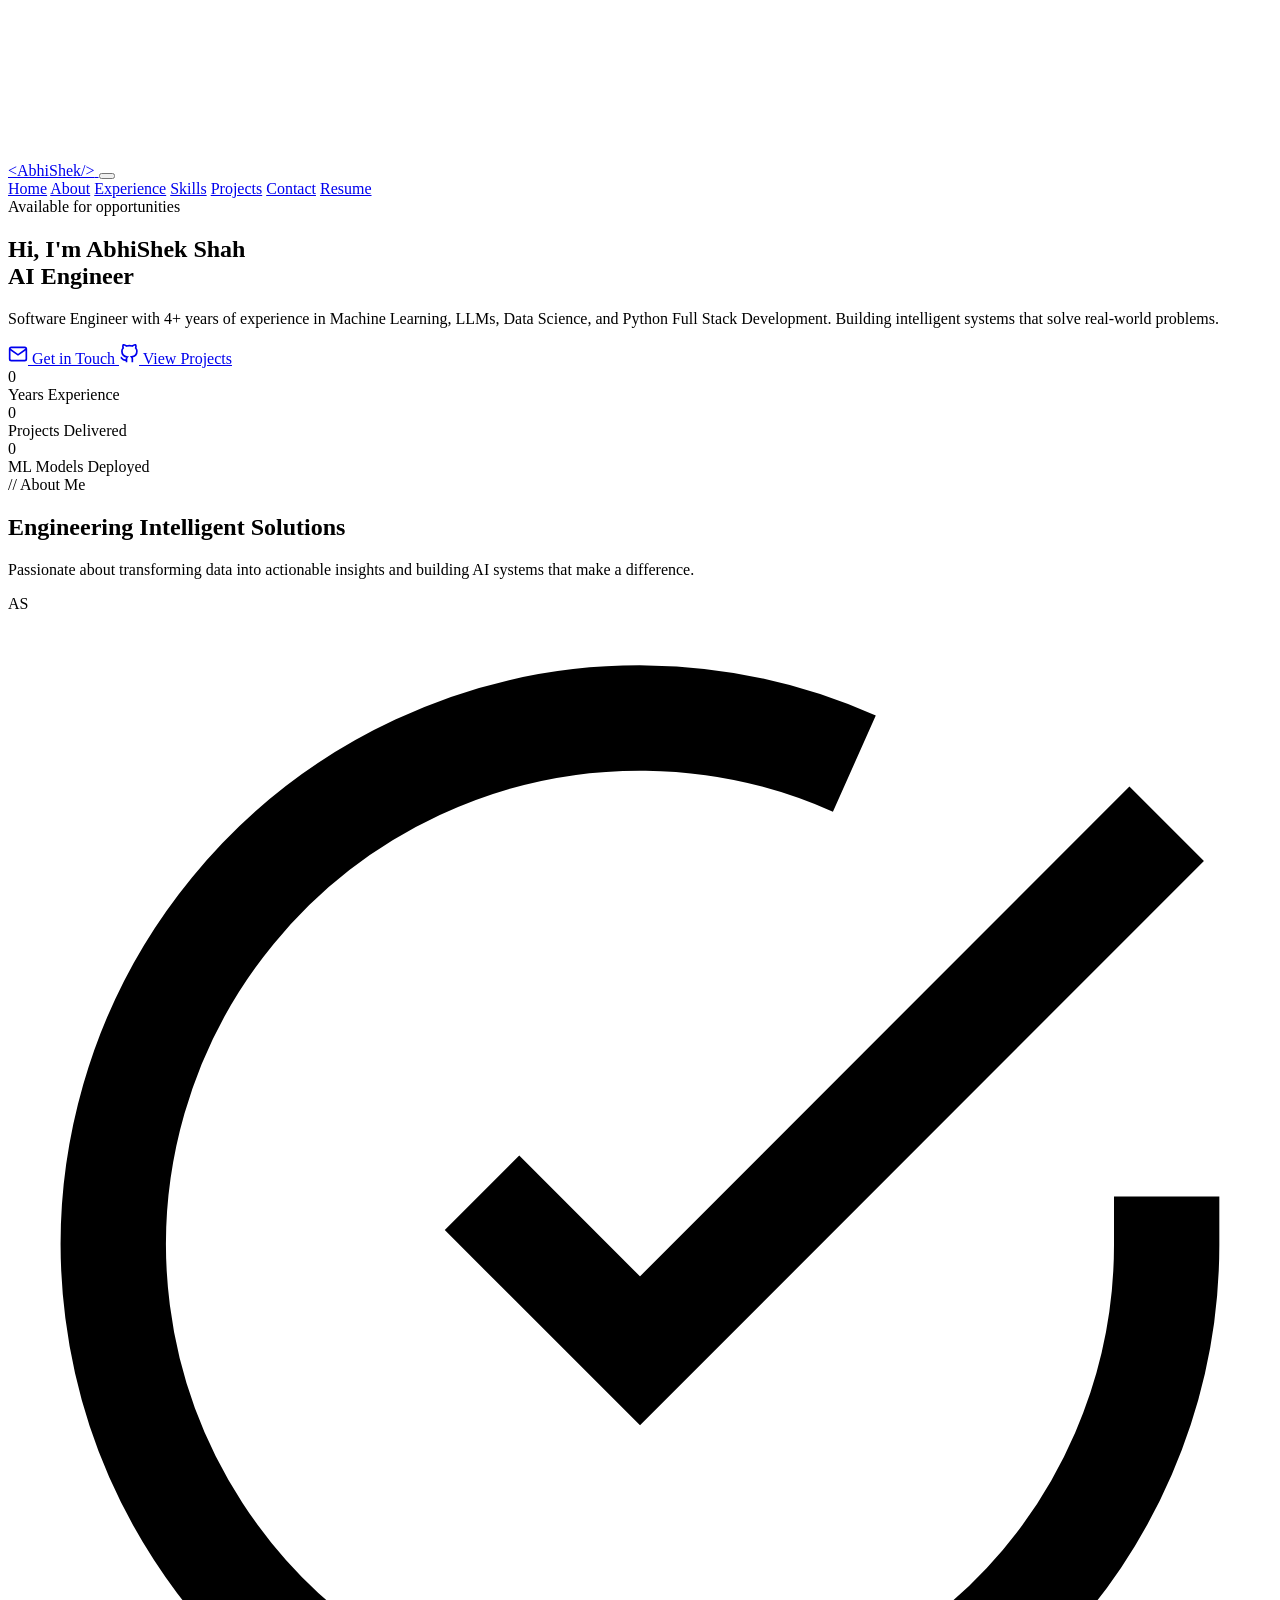
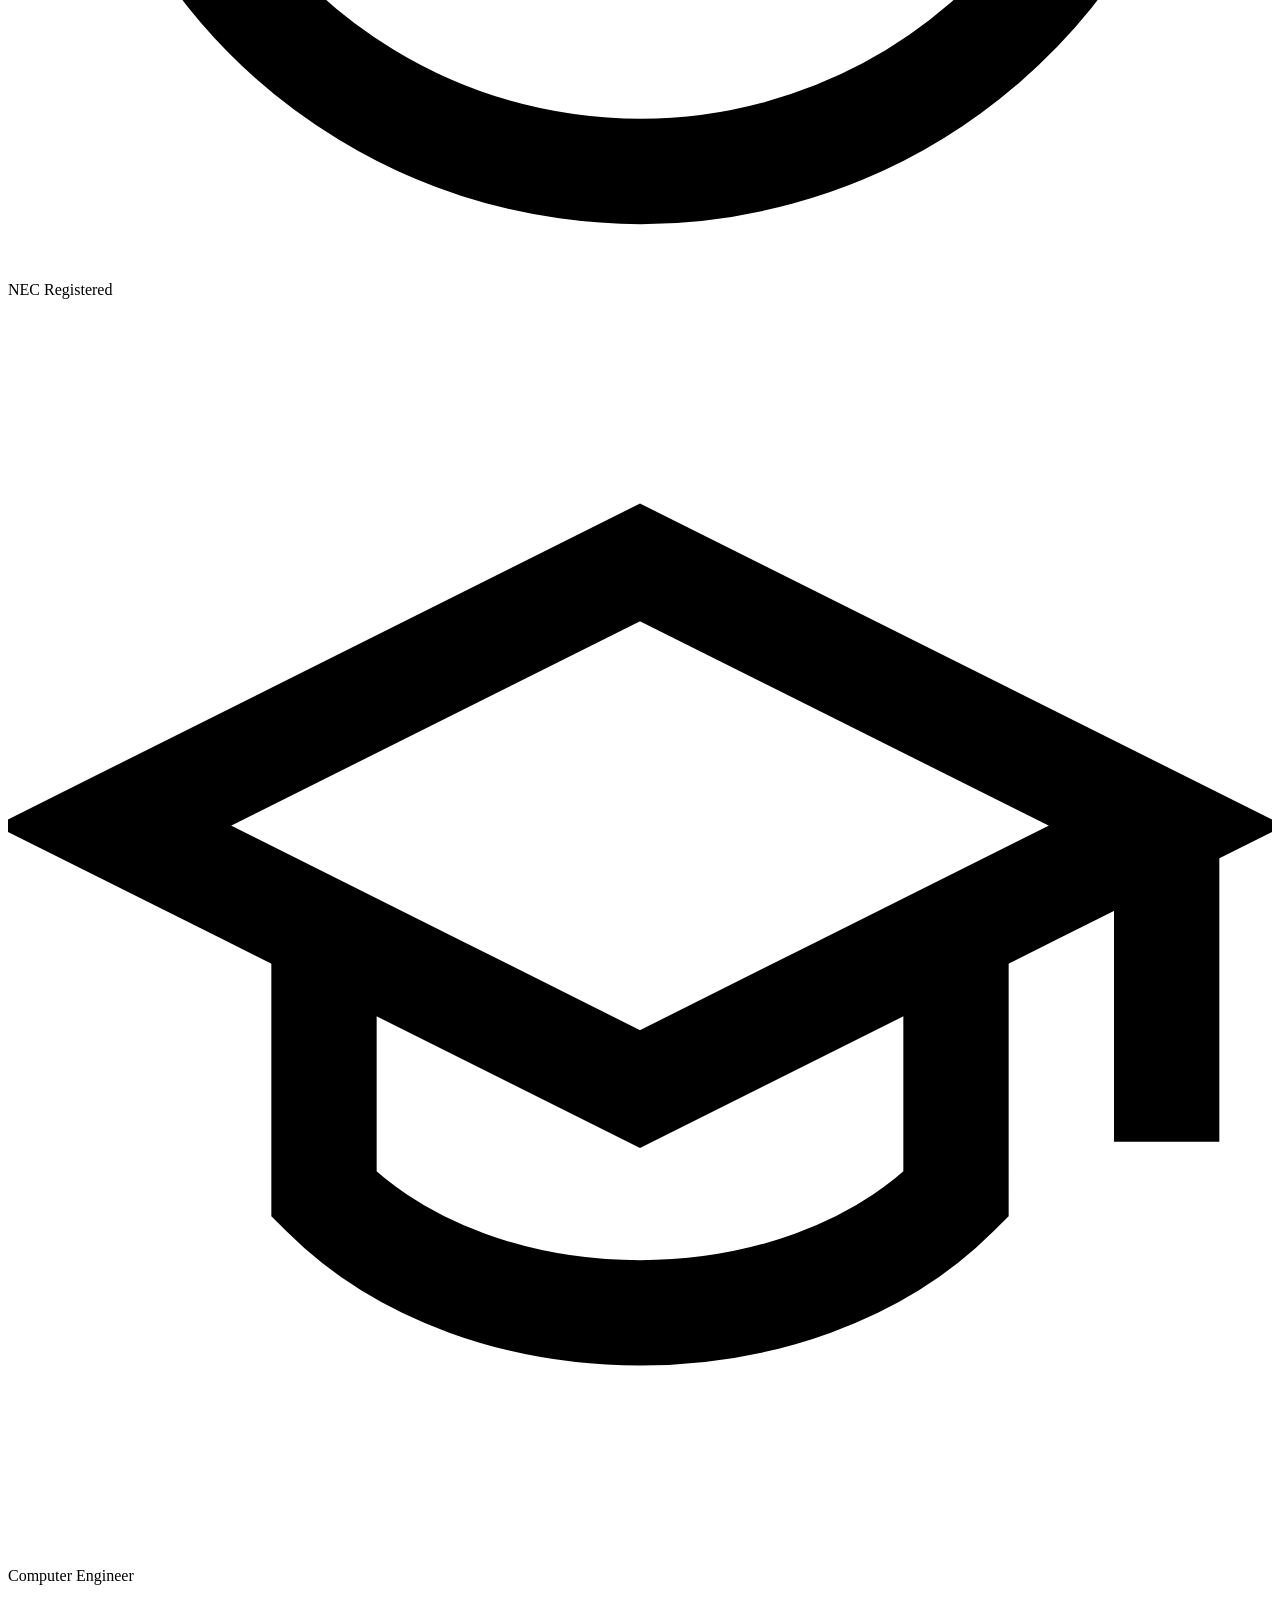
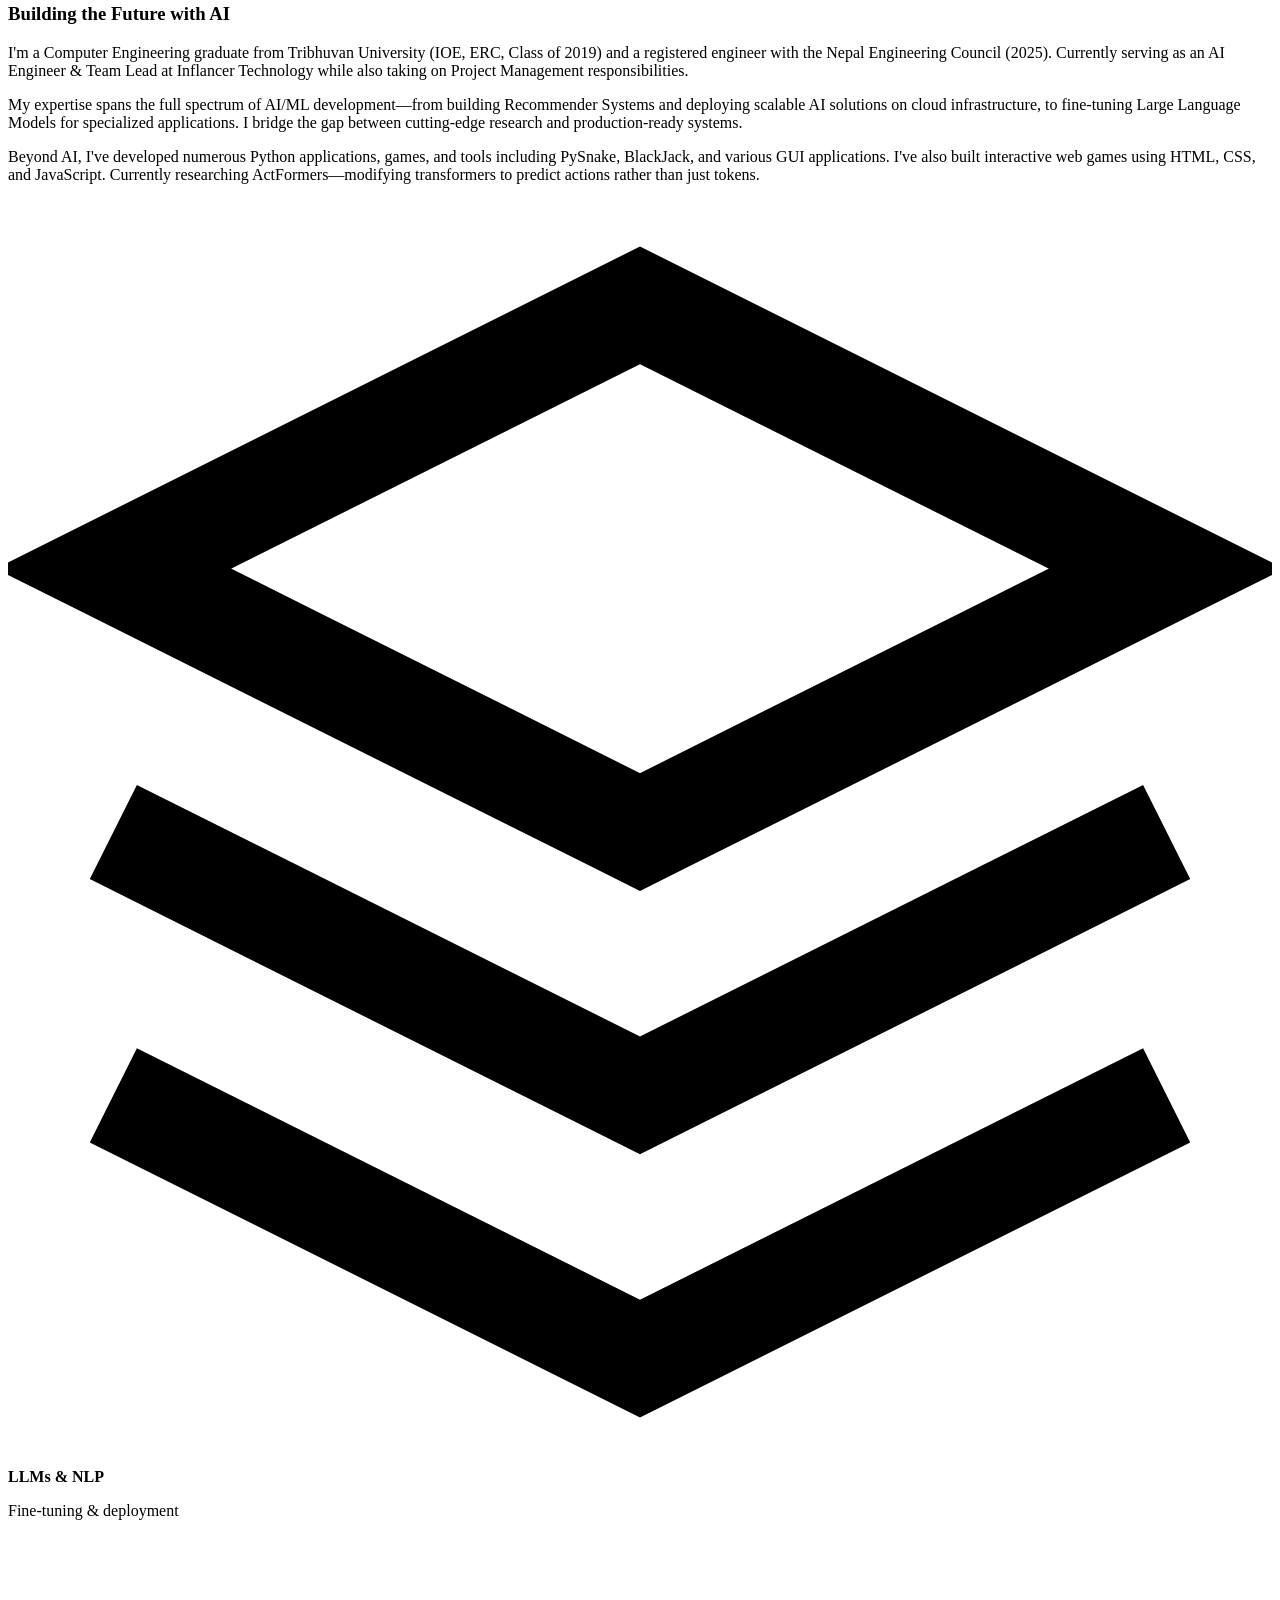
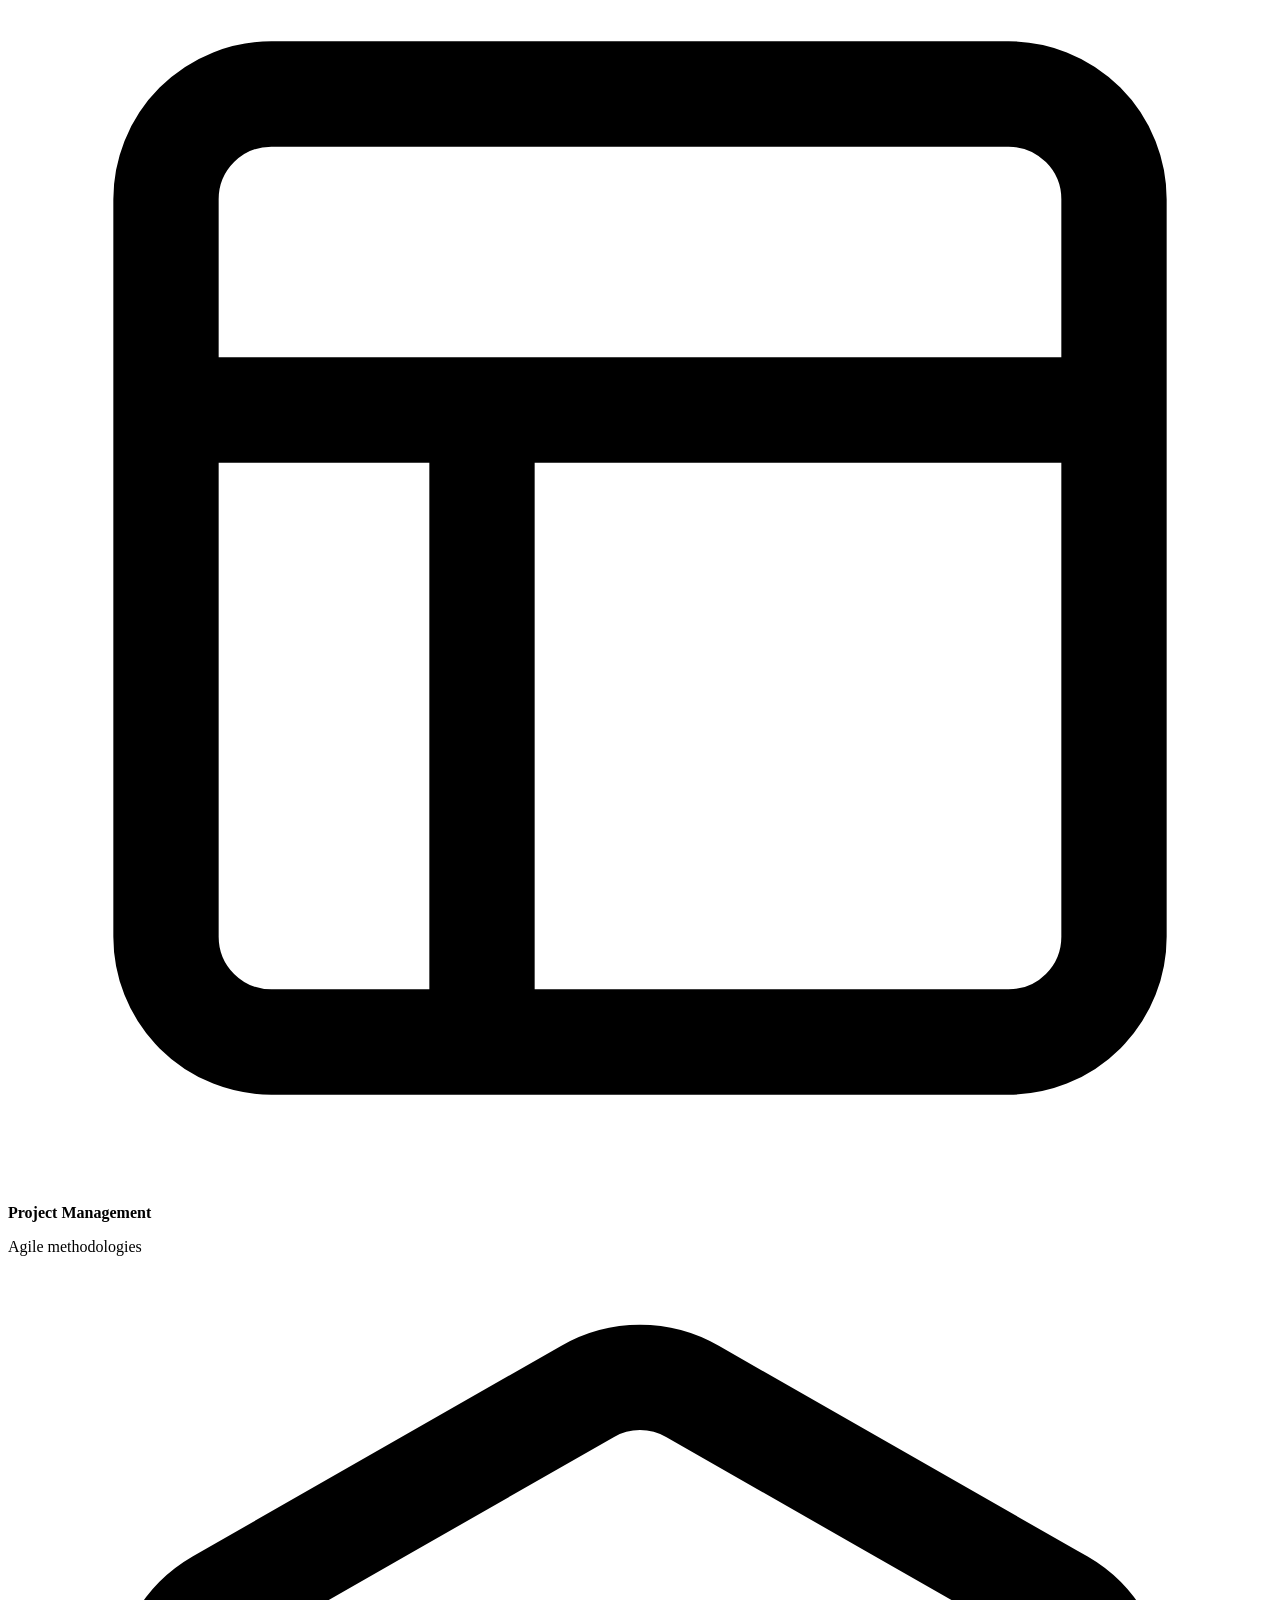
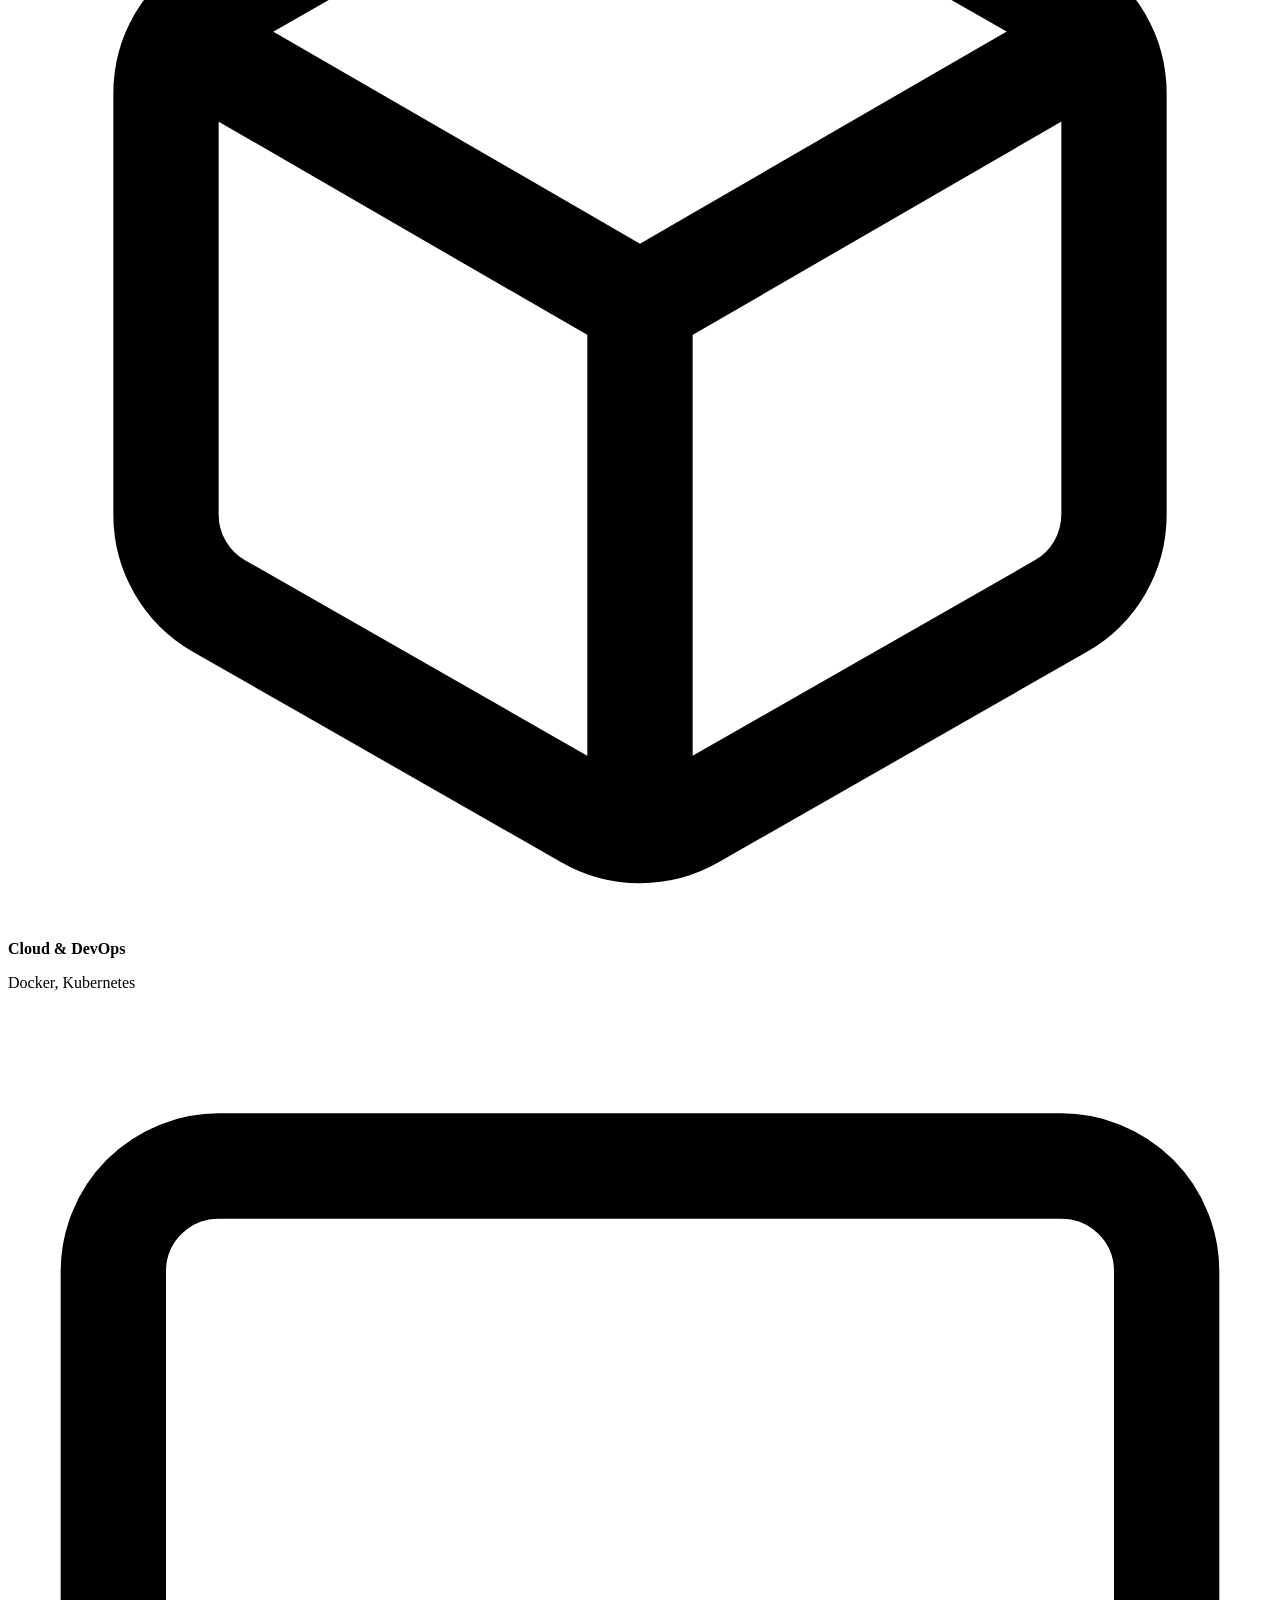
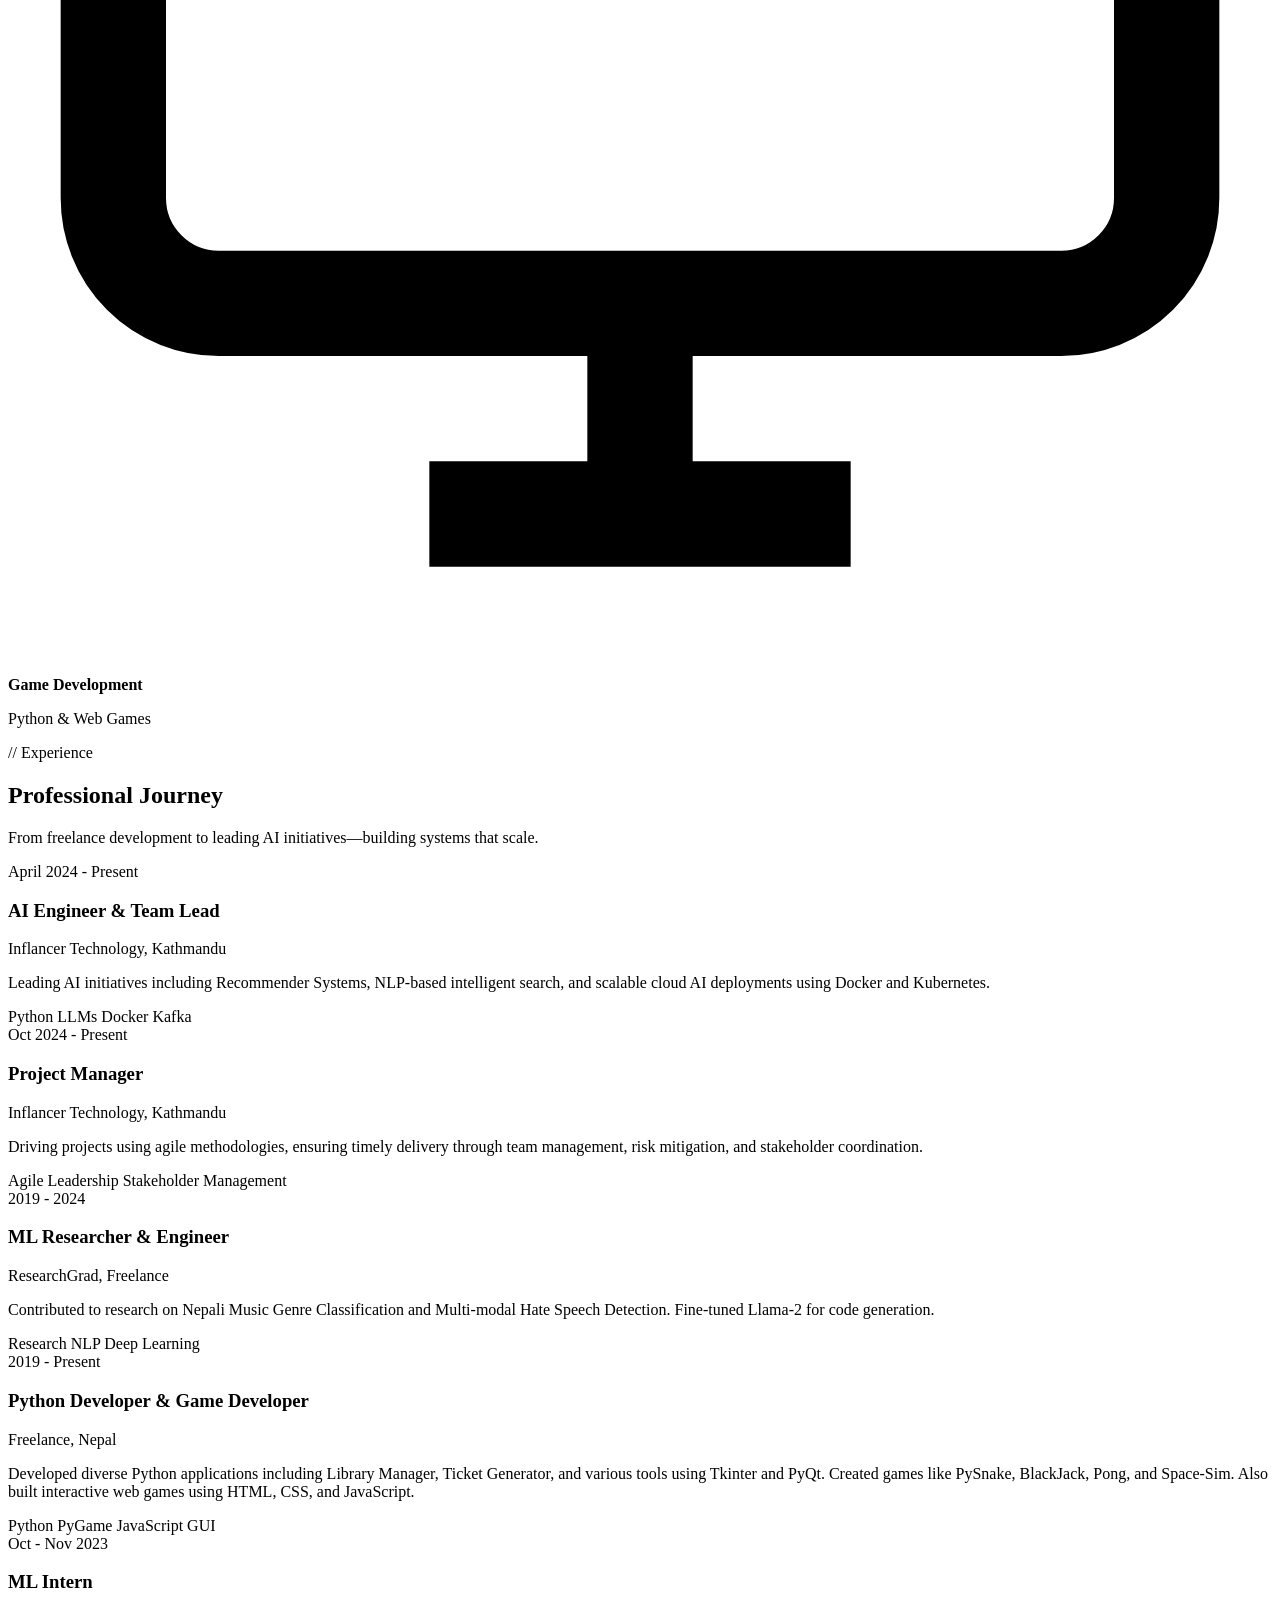
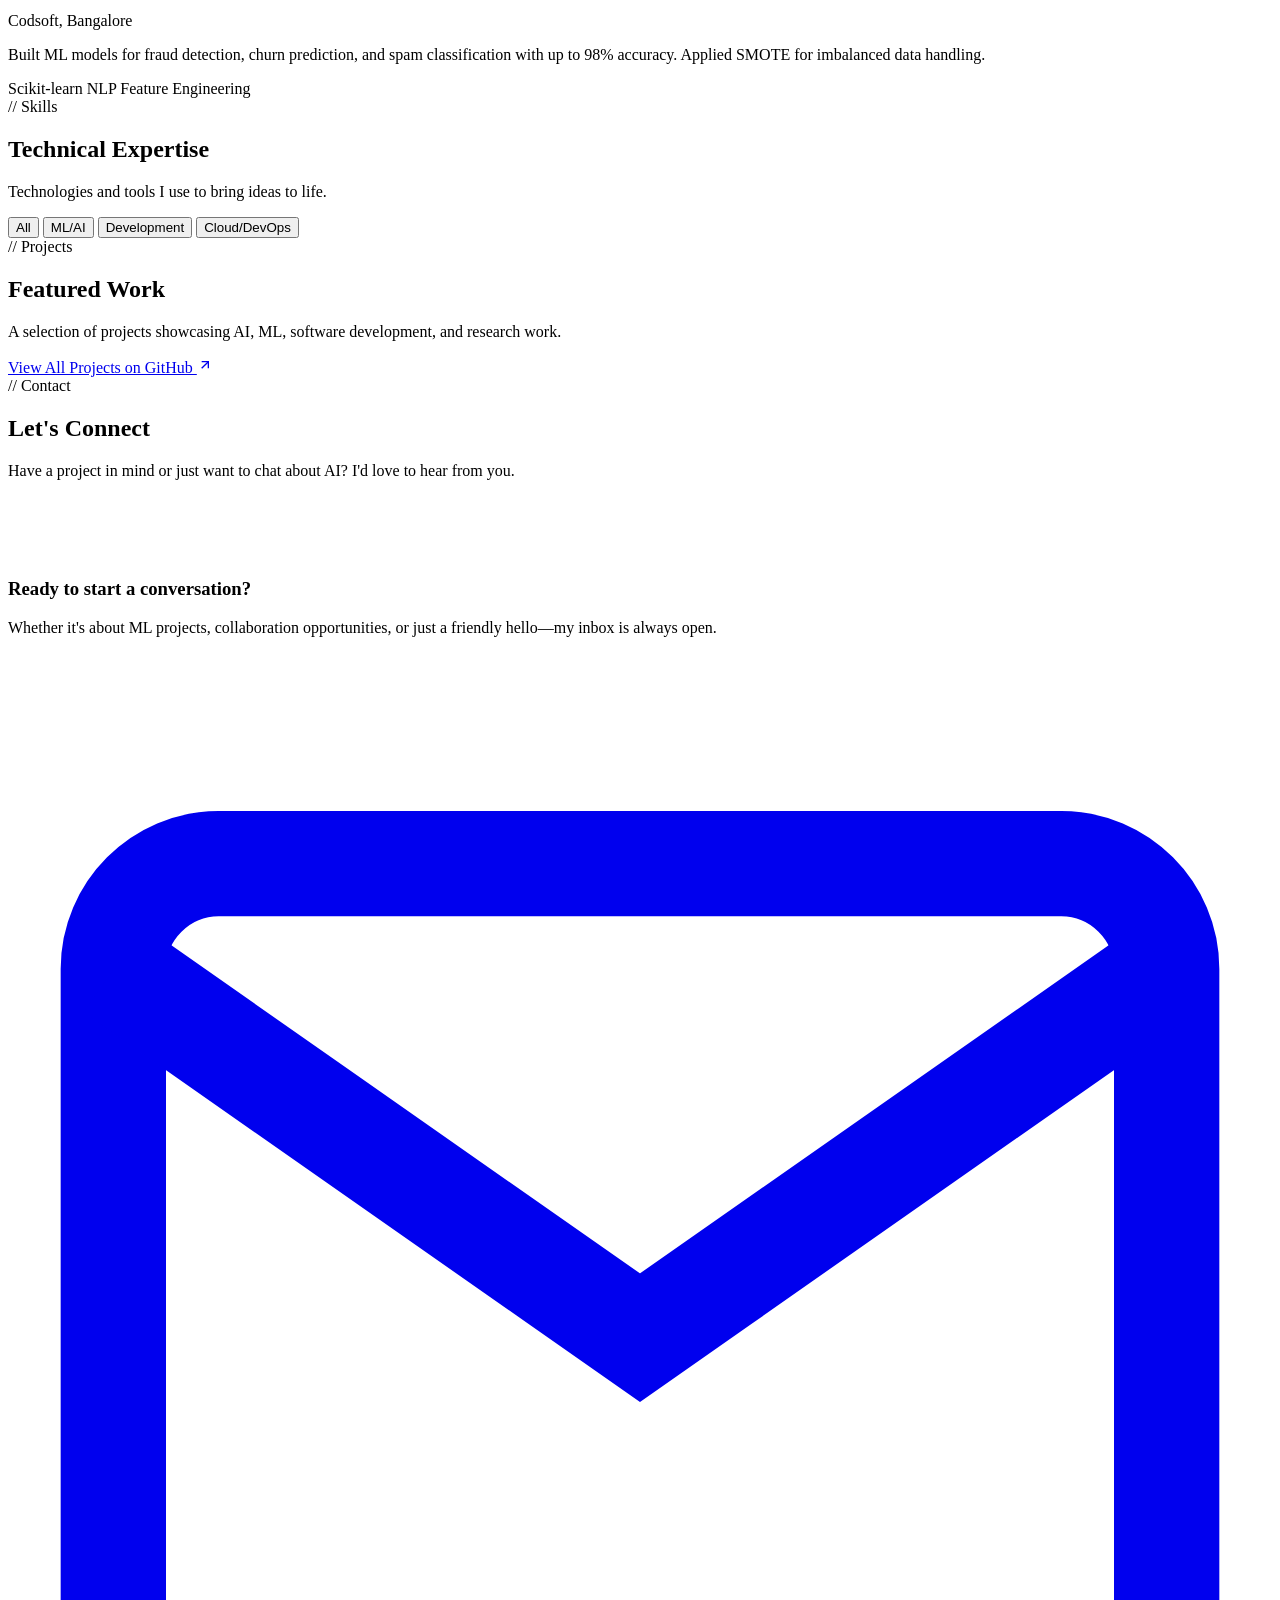
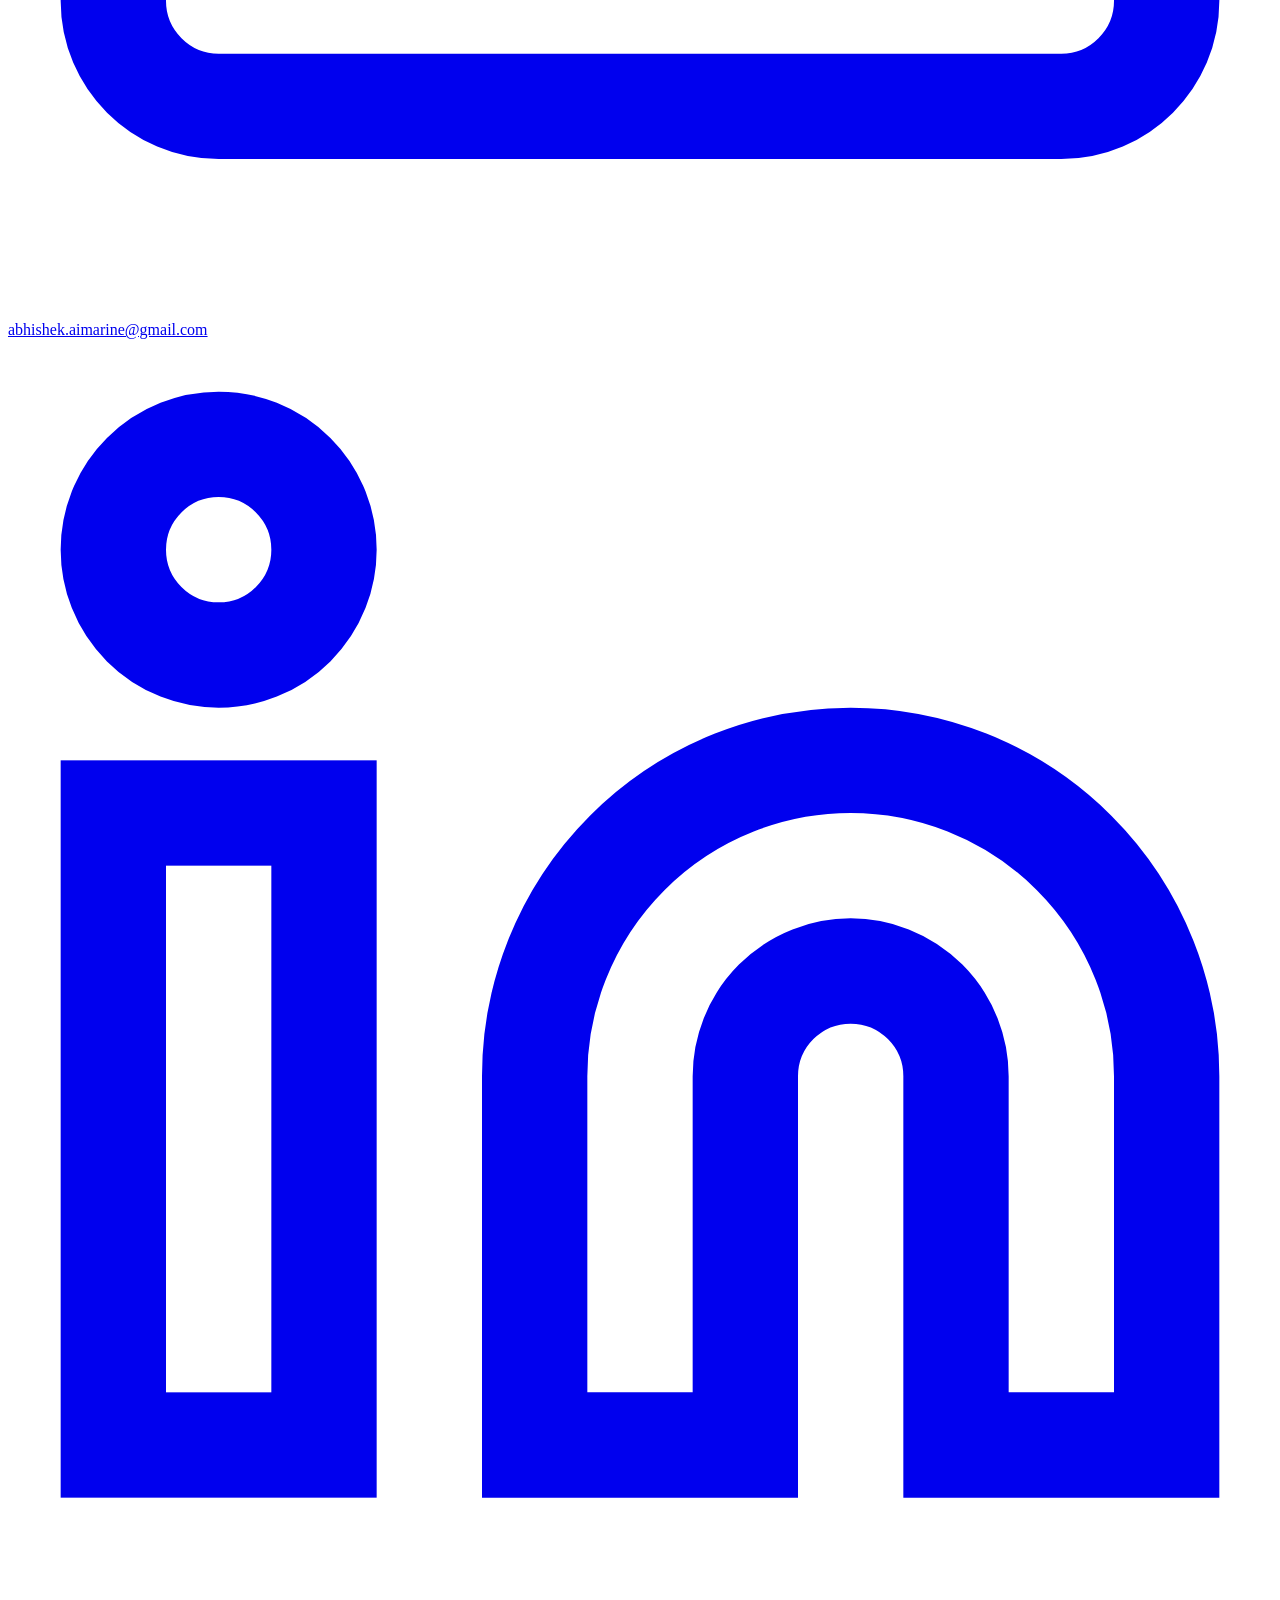
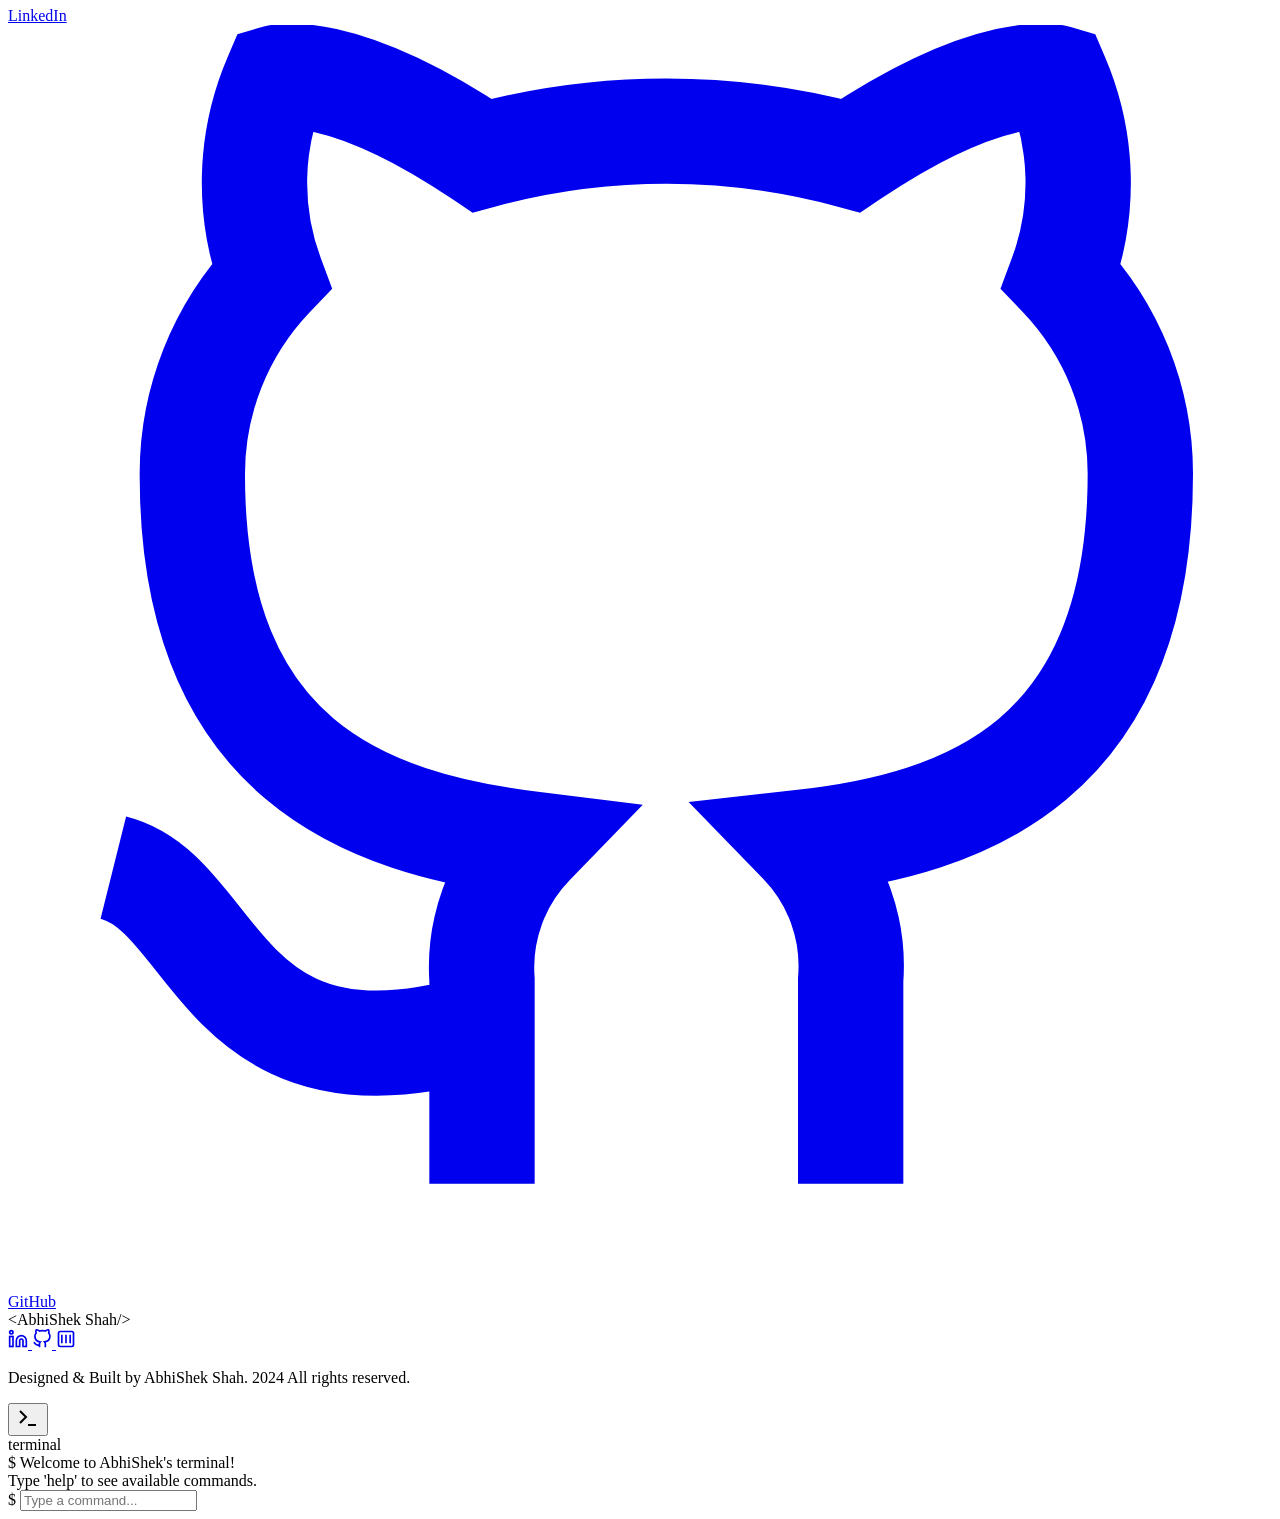
==== index.html @ e0167c3c "Update greeting from 'Hello World' to 'Goodbye World'" ====
<!DOCTYPE html>
<html lang="en">
<head>
    <meta charset="UTF-8">
    <meta name="viewport" content="width=device-width, initial-scale=1.0">
    <title>AbhiShek Shah | AI Engineer & Project Manager</title>
    
    <link rel="preconnect" href="https://fonts.googleapis.com">
    <link rel="preconnect" href="https://fonts.gstatic.com" crossorigin>
    <link href="https://fonts.googleapis.com/css2?family=JetBrains+Mono:wght@400;500;600;700&family=Outfit:wght@300;400;500;600;700&display=swap" rel="stylesheet">
    
    <link rel="stylesheet" href="styles.css">
    
    <title>AbhiShek Shah Portfolio</title>
</head>
<body>
    <!-- Neural Network Canvas -->
    <canvas id="neural-canvas"></canvas>

    <!-- Header -->
    <header class="header" id="header">
        <nav class="nav-container">
            <a href="#" class="logo">
                <span class="accent">&lt;</span>AbhiShek<span class="accent">/&gt;</span>
            </a>

            <button class="mobile-menu-btn" id="mobile-menu-btn" aria-label="Toggle menu">
                <span></span>
                <span></span>
                <span></span>
            </button>

            <div class="nav-links" id="nav-links">
                <a href="#home" class="nav-link active">Home</a>
                <a href="#about" class="nav-link">About</a>
                <a href="#experience" class="nav-link">Experience</a>
                <a href="#skills" class="nav-link">Skills</a>
                <a href="#projects" class="nav-link">Projects</a>
                <a href="#contact" class="nav-link">Contact</a>
                <a href="https://abhishekshahhtmlresume.vercel.app" target="_blank" class="btn btn-primary btn-small">Resume</a>
            </div>
        </nav>
    </header>

    <!-- Mobile Overlay -->
    <div class="mobile-overlay" id="mobile-overlay"></div>

    <main>
        <!-- Hero Section -->
        <section class="hero" id="home">
            <div class="hero-content">
                <div class="hero-label reveal">
                    <span>Available for opportunities</span>
                </div>
                
                <h1 class="hero-title reveal">
                    Hi, I'm <span class="name-highlight" id="name-highlight">AbhiShek Shah</span><br>
                    <span id="typing-container">AI Engineer</span><span class="typing-text"></span>
                </h1>
                
                <p class="hero-subtitle reveal">
                    Software Engineer with 4+ years of experience in Machine Learning, LLMs, Data Science, and Python Full Stack Development. Building intelligent systems that solve real-world problems.
                </p>

                <div class="hero-cta reveal">
                    <a href="#contact" class="btn btn-primary">
                        <svg width="20" height="20" viewBox="0 0 24 24" fill="none" stroke="currentColor" stroke-width="2">
                            <path d="M4 4h16c1.1 0 2 .9 2 2v12c0 1.1-.9 2-2 2H4c-1.1 0-2-.9-2-2V6c0-1.1.9-2 2-2z"/>
                            <polyline points="22,6 12,13 2,6"/>
                        </svg>
                        Get in Touch
                    </a>
                    <a href="#projects" class="btn btn-secondary">
                        <svg width="20" height="20" viewBox="0 0 24 24" fill="none" stroke="currentColor" stroke-width="2">
                            <path d="M9 19c-5 1.5-5-2.5-7-3m14 6v-3.87a3.37 3.37 0 0 0-.94-2.61c3.14-.35 6.44-1.54 6.44-7A5.44 5.44 0 0 0 20 4.77 5.07 5.07 0 0 0 19.91 1S18.73.65 16 2.48a13.38 13.38 0 0 0-7 0C6.27.65 5.09 1 5.09 1A5.07 5.07 0 0 0 5 4.77a5.44 5.44 0 0 0-1.5 3.78c0 5.42 3.3 6.61 6.44 7A3.37 3.37 0 0 0 9 18.13V22"/>
                        </svg>
                        View Projects
                    </a>
                </div>

                <div class="hero-stats reveal">
                    <div class="stat-item">
                        <div class="stat-value" data-target="4">0</div>
                        <div class="stat-label">Years Experience</div>
                    </div>
                    <div class="stat-item">
                        <div class="stat-value" data-target="30">0</div>
                        <div class="stat-label">Projects Delivered</div>
                    </div>
                    <div class="stat-item">
                        <div class="stat-value" data-target="15">0</div>
                        <div class="stat-label">ML Models Deployed</div>
                    </div>
                </div>
            </div>
        </section>

        <!-- About Section -->
        <section class="section" id="about">
            <div class="section-header reveal">
                <div class="section-label">// About Me</div>
                <h2 class="section-title">Engineering Intelligent Solutions</h2>
                <p class="section-desc">Passionate about transforming data into actionable insights and building AI systems that make a difference.</p>
            </div>

            <div class="about-grid">
                <div class="about-image reveal">
                    <div class="about-image-frame">
                        <div class="about-image-placeholder">
                            <div class="avatar-circle">
                                <span class="avatar-initials">AS</span>
                            </div>
                        </div>
                    </div>
                    <div class="about-credentials">
                        <div class="credential-badge">
                            <svg viewBox="0 0 24 24" fill="none" stroke="currentColor" stroke-width="2">
                                <path d="M22 11.08V12a10 10 0 1 1-5.93-9.14"/>
                                <polyline points="22 4 12 14.01 9 11.01"/>
                            </svg>
                            <span>NEC Registered</span>
                        </div>
                        <div class="credential-badge">
                            <svg viewBox="0 0 24 24" fill="none" stroke="currentColor" stroke-width="2">
                                <path d="M22 10v6M2 10l10-5 10 5-10 5z"/>
                                <path d="M6 12v5c3 3 9 3 12 0v-5"/>
                            </svg>
                            <span>Computer Engineer</span>
                        </div>
                    </div>
                </div>

                <div class="about-content reveal">
                    <h3>Building the Future with AI</h3>
                    <p>
                        I'm a Computer Engineering graduate from Tribhuvan University (IOE, ERC, Class of 2019) and a registered engineer with the Nepal Engineering Council (2025). Currently serving as an AI Engineer & Team Lead at Inflancer Technology while also taking on Project Management responsibilities.
                    </p>
                    <p>
                        My expertise spans the full spectrum of AI/ML development—from building Recommender Systems and deploying scalable AI solutions on cloud infrastructure, to fine-tuning Large Language Models for specialized applications. I bridge the gap between cutting-edge research and production-ready systems.
                    </p>
                    <p>
                        Beyond AI, I've developed numerous Python applications, games, and tools including PySnake, BlackJack, and various GUI applications. I've also built interactive web games using HTML, CSS, and JavaScript. Currently researching ActFormers—modifying transformers to predict actions rather than just tokens.
                    </p>

                    <div class="about-highlights">
                        <div class="highlight-item">
                            <svg class="highlight-icon" viewBox="0 0 24 24" fill="none" stroke="currentColor" stroke-width="2">
                                <path d="M12 2L2 7l10 5 10-5-10-5zM2 17l10 5 10-5M2 12l10 5 10-5"/>
                            </svg>
                            <div class="highlight-text">
                                <strong>LLMs & NLP</strong>
                                <p>Fine-tuning & deployment</p>
                            </div>
                        </div>
                        <div class="highlight-item">
                            <svg class="highlight-icon" viewBox="0 0 24 24" fill="none" stroke="currentColor" stroke-width="2">
                                <rect x="3" y="3" width="18" height="18" rx="2" ry="2"/>
                                <line x1="3" y1="9" x2="21" y2="9"/>
                                <line x1="9" y1="21" x2="9" y2="9"/>
                            </svg>
                            <div class="highlight-text">
                                <strong>Project Management</strong>
                                <p>Agile methodologies</p>
                            </div>
                        </div>
                        <div class="highlight-item">
                            <svg class="highlight-icon" viewBox="0 0 24 24" fill="none" stroke="currentColor" stroke-width="2">
                                <path d="M21 16V8a2 2 0 0 0-1-1.73l-7-4a2 2 0 0 0-2 0l-7 4A2 2 0 0 0 3 8v8a2 2 0 0 0 1 1.73l7 4a2 2 0 0 0 2 0l7-4A2 2 0 0 0 21 16z"/>
                                <polyline points="3.27 6.96 12 12.01 20.73 6.96"/>
                                <line x1="12" y1="22.08" x2="12" y2="12"/>
                            </svg>
                            <div class="highlight-text">
                                <strong>Cloud & DevOps</strong>
                                <p>Docker, Kubernetes</p>
                            </div>
                        </div>
                        <div class="highlight-item">
                            <svg class="highlight-icon" viewBox="0 0 24 24" fill="none" stroke="currentColor" stroke-width="2">
                                <rect x="2" y="3" width="20" height="14" rx="2" ry="2"/>
                                <line x1="8" y1="21" x2="16" y2="21"/>
                                <line x1="12" y1="17" x2="12" y2="21"/>
                            </svg>
                            <div class="highlight-text">
                                <strong>Game Development</strong>
                                <p>Python & Web Games</p>
                            </div>
                        </div>
                    </div>
                </div>
            </div>
        </section>

        <!-- Experience Section -->
        <section class="section section-alt" id="experience">
            <div class="section-header reveal">
                <div class="section-label">// Experience</div>
                <h2 class="section-title">Professional Journey</h2>
                <p class="section-desc">From freelance development to leading AI initiatives—building systems that scale.</p>
            </div>

            <div class="timeline">
                <div class="timeline-item reveal">
                    <div class="timeline-dot"></div>
                    <div class="timeline-card">
                        <div class="timeline-date">April 2024 - Present</div>
                        <h3 class="timeline-title">AI Engineer & Team Lead</h3>
                        <div class="timeline-company">Inflancer Technology, Kathmandu</div>
                        <p class="timeline-desc">Leading AI initiatives including Recommender Systems, NLP-based intelligent search, and scalable cloud AI deployments using Docker and Kubernetes.</p>
                        <div class="timeline-tags">
                            <span class="tag">Python</span>
                            <span class="tag">LLMs</span>
                            <span class="tag">Docker</span>
                            <span class="tag">Kafka</span>
                        </div>
                    </div>
                </div>

                <div class="timeline-item reveal">
                    <div class="timeline-dot"></div>
                    <div class="timeline-card">
                        <div class="timeline-date">Oct 2024 - Present</div>
                        <h3 class="timeline-title">Project Manager</h3>
                        <div class="timeline-company">Inflancer Technology, Kathmandu</div>
                        <p class="timeline-desc">Driving projects using agile methodologies, ensuring timely delivery through team management, risk mitigation, and stakeholder coordination.</p>
                        <div class="timeline-tags">
                            <span class="tag">Agile</span>
                            <span class="tag">Leadership</span>
                            <span class="tag">Stakeholder Management</span>
                        </div>
                    </div>
                </div>

                <div class="timeline-item reveal">
                    <div class="timeline-dot"></div>
                    <div class="timeline-card">
                        <div class="timeline-date">2019 - 2024</div>
                        <h3 class="timeline-title">ML Researcher & Engineer</h3>
                        <div class="timeline-company">ResearchGrad, Freelance</div>
                        <p class="timeline-desc">Contributed to research on Nepali Music Genre Classification and Multi-modal Hate Speech Detection. Fine-tuned Llama-2 for code generation.</p>
                        <div class="timeline-tags">
                            <span class="tag">Research</span>
                            <span class="tag">NLP</span>
                            <span class="tag">Deep Learning</span>
                        </div>
                    </div>
                </div>

                <div class="timeline-item reveal">
                    <div class="timeline-dot"></div>
                    <div class="timeline-card">
                        <div class="timeline-date">2019 - Present</div>
                        <h3 class="timeline-title">Python Developer & Game Developer</h3>
                        <div class="timeline-company">Freelance, Nepal</div>
                        <p class="timeline-desc">Developed diverse Python applications including Library Manager, Ticket Generator, and various tools using Tkinter and PyQt. Created games like PySnake, BlackJack, Pong, and Space-Sim. Also built interactive web games using HTML, CSS, and JavaScript.</p>
                        <div class="timeline-tags">
                            <span class="tag">Python</span>
                            <span class="tag">PyGame</span>
                            <span class="tag">JavaScript</span>
                            <span class="tag">GUI</span>
                        </div>
                    </div>
                </div>

                <div class="timeline-item reveal">
                    <div class="timeline-dot"></div>
                    <div class="timeline-card">
                        <div class="timeline-date">Oct - Nov 2023</div>
                        <h3 class="timeline-title">ML Intern</h3>
                        <div class="timeline-company">Codsoft, Bangalore</div>
                        <p class="timeline-desc">Built ML models for fraud detection, churn prediction, and spam classification with up to 98% accuracy. Applied SMOTE for imbalanced data handling.</p>
                        <div class="timeline-tags">
                            <span class="tag">Scikit-learn</span>
                            <span class="tag">NLP</span>
                            <span class="tag">Feature Engineering</span>
                        </div>
                    </div>
                </div>
            </div>
        </section>

        <!-- Skills Section -->
        <section class="section" id="skills">
            <div class="section-header reveal">
                <div class="section-label">// Skills</div>
                <h2 class="section-title">Technical Expertise</h2>
                <p class="section-desc">Technologies and tools I use to bring ideas to life.</p>
            </div>

            <div class="skills-container">
                <div class="skills-categories reveal">
                    <button class="skill-category-btn active" data-category="all">All</button>
                    <button class="skill-category-btn" data-category="ml">ML/AI</button>
                    <button class="skill-category-btn" data-category="dev">Development</button>
                    <button class="skill-category-btn" data-category="cloud">Cloud/DevOps</button>
                </div>

                <div class="skills-grid reveal" id="skills-grid">
                    <!-- Skills populated by JS -->
                </div>
            </div>
        </section>

        <!-- Projects Section -->
        <section class="section section-alt" id="projects">
            <div class="section-header reveal">
                <div class="section-label">// Projects</div>
                <h2 class="section-title">Featured Work</h2>
                <p class="section-desc">A selection of projects showcasing AI, ML, software development, and research work.</p>
            </div>

            <div class="projects-grid" id="projects-grid">
                <!-- Projects populated by JS -->
            </div>

            <div class="text-center mt-12 reveal">
                <a href="https://github.com/abhiverse01?tab=repositories" target="_blank" class="btn btn-secondary">
                    View All Projects on GitHub
                    <svg width="16" height="16" viewBox="0 0 24 24" fill="none" stroke="currentColor" stroke-width="2">
                        <line x1="7" y1="17" x2="17" y2="7"/>
                        <polyline points="7 7 17 7 17 17"/>
                    </svg>
                </a>
            </div>
        </section>

        <!-- Contact Section -->
        <section class="section" id="contact">
            <div class="section-header reveal">
                <div class="section-label">// Contact</div>
                <h2 class="section-title">Let's Connect</h2>
                <p class="section-desc">Have a project in mind or just want to chat about AI? I'd love to hear from you.</p>
            </div>

            <div class="contact-container reveal">
                <div class="contact-card">
                    <svg width="60" height="60" viewBox="0 0 24 24" fill="none" stroke="var(--accent)" stroke-width="1.5" class="contact-icon">
                        <path d="M4 4h16c1.1 0 2 .9 2 2v12c0 1.1-.9 2-2 2H4c-1.1 0-2-.9-2-2V6c0-1.1.9-2 2-2z"/>
                        <polyline points="22,6 12,13 2,6"/>
                    </svg>
                    <h3 class="contact-title">Ready to start a conversation?</h3>
                    <p class="contact-desc">Whether it's about ML projects, collaboration opportunities, or just a friendly hello—my inbox is always open.</p>
                    
                    <div class="contact-links">
                        <a href="mailto:abhishek.aimarine@gmail.com" class="contact-link">
                            <svg viewBox="0 0 24 24" fill="none" stroke="currentColor" stroke-width="2">
                                <path d="M4 4h16c1.1 0 2 .9 2 2v12c0 1.1-.9 2-2 2H4c-1.1 0-2-.9-2-2V6c0-1.1.9-2 2-2z"/>
                                <polyline points="22,6 12,13 2,6"/>
                            </svg>
                            <span>abhishek.aimarine@gmail.com</span>
                        </a>
                        <a href="https://www.linkedin.com/in/theabhishekshah/" target="_blank" class="contact-link">
                            <svg viewBox="0 0 24 24" fill="none" stroke="currentColor" stroke-width="2">
                                <path d="M16 8a6 6 0 0 1 6 6v7h-4v-7a2 2 0 0 0-2-2 2 2 0 0 0-2 2v7h-4v-7a6 6 0 0 1 6-6z"/>
                                <rect x="2" y="9" width="4" height="12"/>
                                <circle cx="4" cy="4" r="2"/>
                            </svg>
                            <span>LinkedIn</span>
                        </a>
                        <a href="https://github.com/abhiverse01" target="_blank" class="contact-link">
                            <svg viewBox="0 0 24 24" fill="none" stroke="currentColor" stroke-width="2">
                                <path d="M9 19c-5 1.5-5-2.5-7-3m14 6v-3.87a3.37 3.37 0 0 0-.94-2.61c3.14-.35 6.44-1.54 6.44-7A5.44 5.44 0 0 0 20 4.77 5.07 5.07 0 0 0 19.91 1S18.73.65 16 2.48a13.38 13.38 0 0 0-7 0C6.27.65 5.09 1 5.09 1A5.07 5.07 0 0 0 5 4.77a5.44 5.44 0 0 0-1.5 3.78c0 5.42 3.3 6.61 6.44 7A3.37 3.37 0 0 0 9 18.13V22"/>
                            </svg>
                            <span>GitHub</span>
                        </a>
                    </div>
                </div>
            </div>
        </section>
    </main>

    <!-- Footer -->
    <footer class="footer">
        <div class="footer-content">
            <div class="footer-logo">
                <span class="accent">&lt;</span>AbhiShek Shah<span class="accent">/&gt;</span>
            </div>
            <div class="footer-social">
                <a href="https://www.linkedin.com/in/theabhishekshah/" target="_blank" aria-label="LinkedIn">
                    <svg width="20" height="20" viewBox="0 0 24 24" fill="none" stroke="currentColor" stroke-width="2">
                        <path d="M16 8a6 6 0 0 1 6 6v7h-4v-7a2 2 0 0 0-2-2 2 2 0 0 0-2 2v7h-4v-7a6 6 0 0 1 6-6z"/>
                        <rect x="2" y="9" width="4" height="12"/>
                        <circle cx="4" cy="4" r="2"/>
                    </svg>
                </a>
                <a href="https://github.com/abhiverse01" target="_blank" aria-label="GitHub">
                    <svg width="20" height="20" viewBox="0 0 24 24" fill="none" stroke="currentColor" stroke-width="2">
                        <path d="M9 19c-5 1.5-5-2.5-7-3m14 6v-3.87a3.37 3.37 0 0 0-.94-2.61c3.14-.35 6.44-1.54 6.44-7A5.44 5.44 0 0 0 20 4.77 5.07 5.07 0 0 0 19.91 1S18.73.65 16 2.48a13.38 13.38 0 0 0-7 0C6.27.65 5.09 1 5.09 1A5.07 5.07 0 0 0 5 4.77a5.44 5.44 0 0 0-1.5 3.78c0 5.42 3.3 6.61 6.44 7A3.37 3.37 0 0 0 9 18.13V22"/>
                    </svg>
                </a>
                <a href="https://medium.com/@theabhishekshah" target="_blank" aria-label="Medium">
                    <svg width="20" height="20" viewBox="0 0 24 24" fill="none" stroke="currentColor" stroke-width="2">
                        <rect x="3" y="3" width="18" height="18" rx="2"/>
                        <path d="M7 7v10M12 7v10M17 7v10"/>
                    </svg>
                </a>
            </div>
            <p class="footer-copy">Designed & Built by AbhiShek Shah. 2024 All rights reserved.</p>
        </div>
    </footer>

    <!-- Terminal Easter Egg -->
    <div class="terminal-trigger">
        <button class="terminal-btn" id="terminal-toggle" aria-label="Open terminal">
            <svg width="24" height="24" viewBox="0 0 24 24" fill="none" stroke="currentColor" stroke-width="2">
                <polyline points="4 17 10 11 4 5"/>
                <line x1="12" y1="19" x2="20" y2="19"/>
            </svg>
        </button>
    </div>

    <div class="terminal-modal" id="terminal-modal">
        <div class="terminal-header">
            <div class="terminal-dot" style="background: #ff5f56;"></div>
            <div class="terminal-dot" style="background: #ffbd2e;"></div>
            <div class="terminal-dot" style="background: #27ca40;"></div>
            <span class="terminal-title">terminal</span>
        </div>
        <div class="terminal-body" id="terminal-output">
            <div class="terminal-line"><span class="terminal-prompt">$</span> Welcome to AbhiShek's terminal!</div>
            <div class="terminal-line terminal-muted">Type 'help' to see available commands.</div>
        </div>
        <div class="terminal-input-line">
            <span class="terminal-prompt">$</span>
            <input type="text" class="terminal-input" id="terminal-input" placeholder="Type a command..." autocomplete="off">
        </div>
    </div>

    <script src="main.js"></script>
</body>
</html>
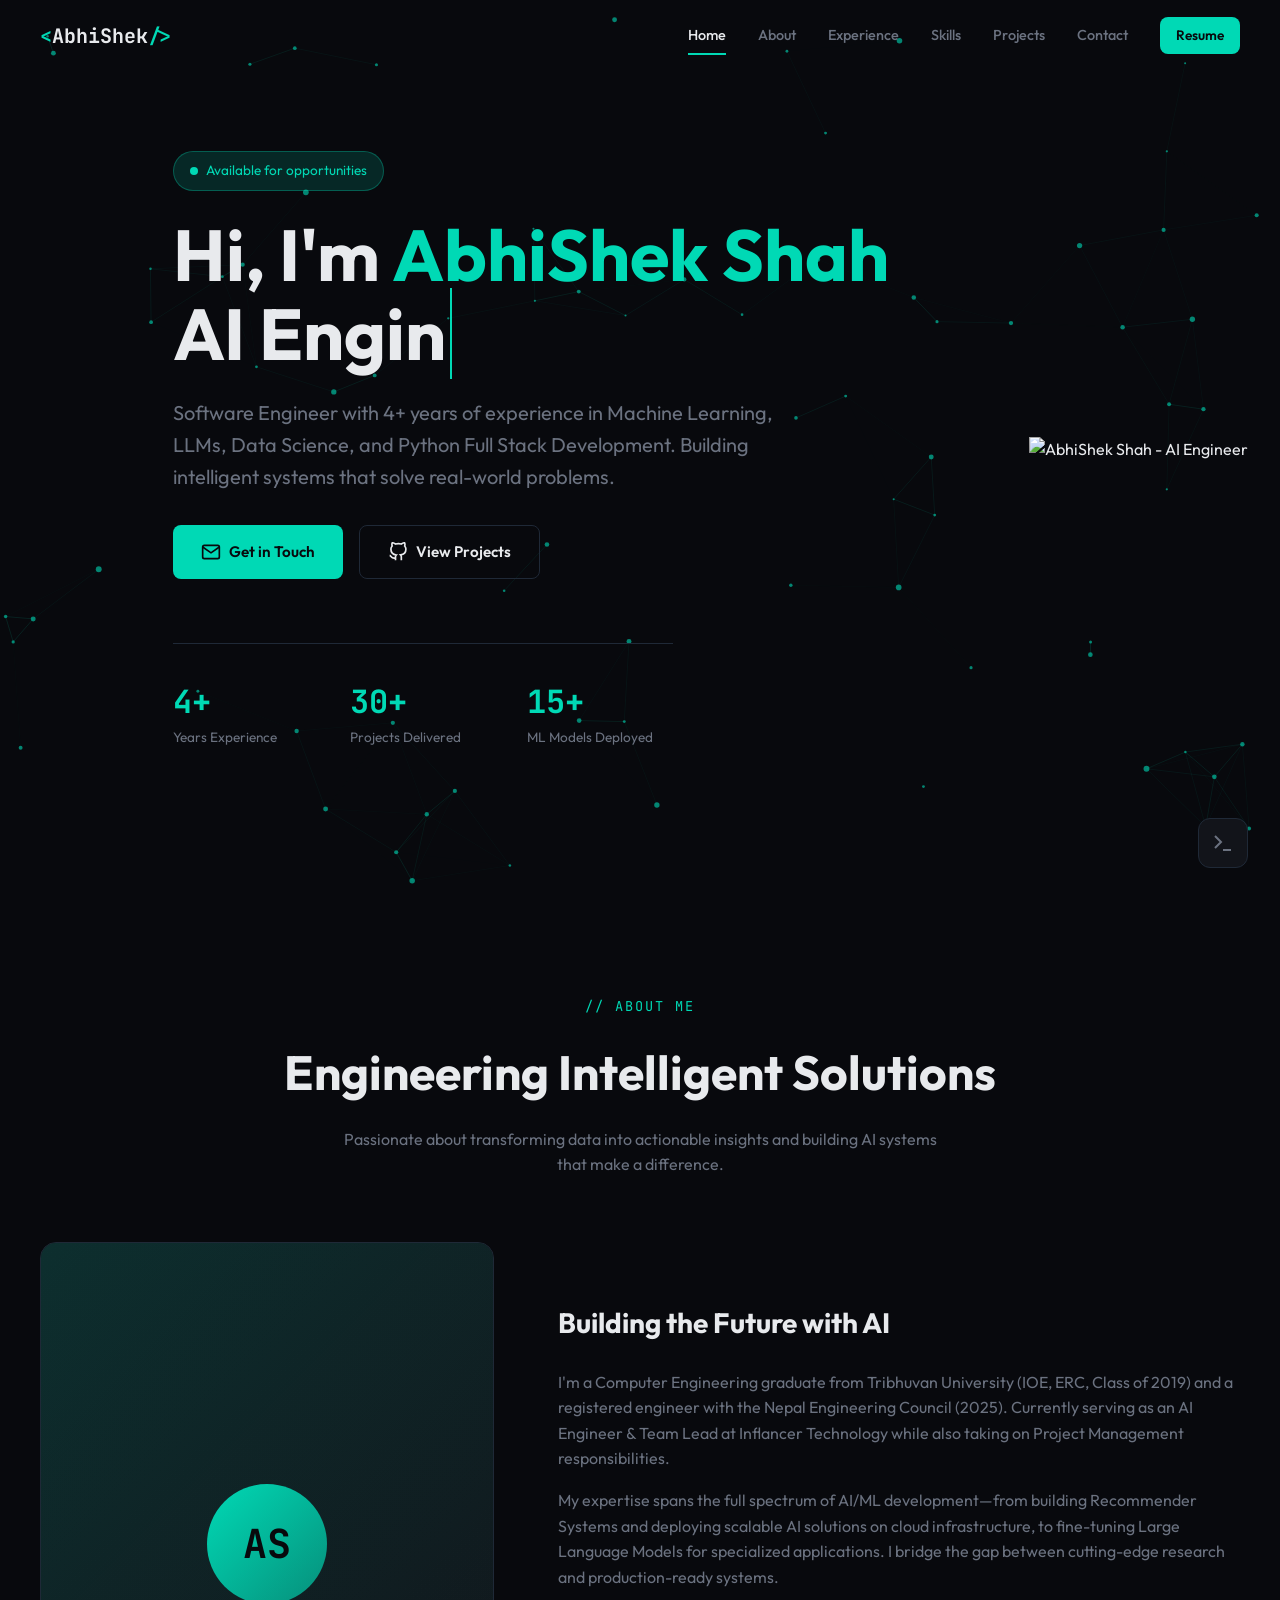
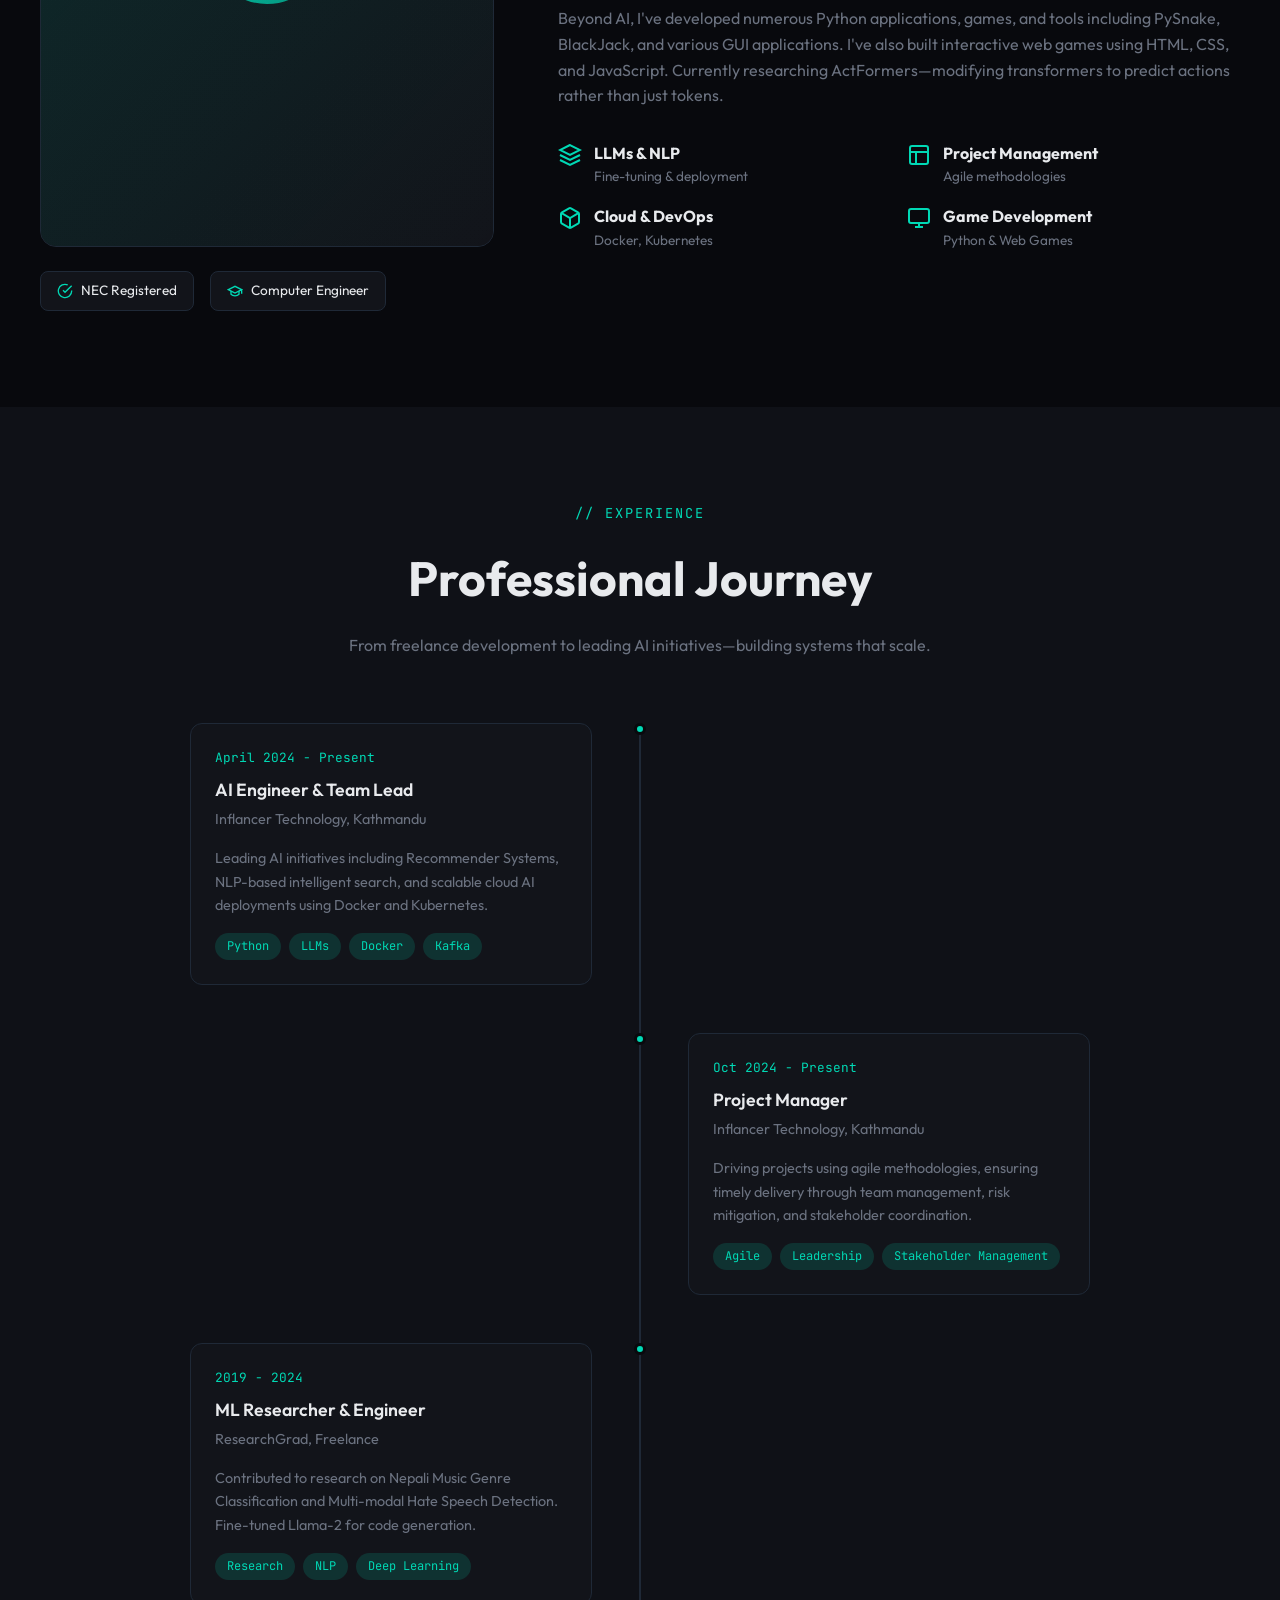
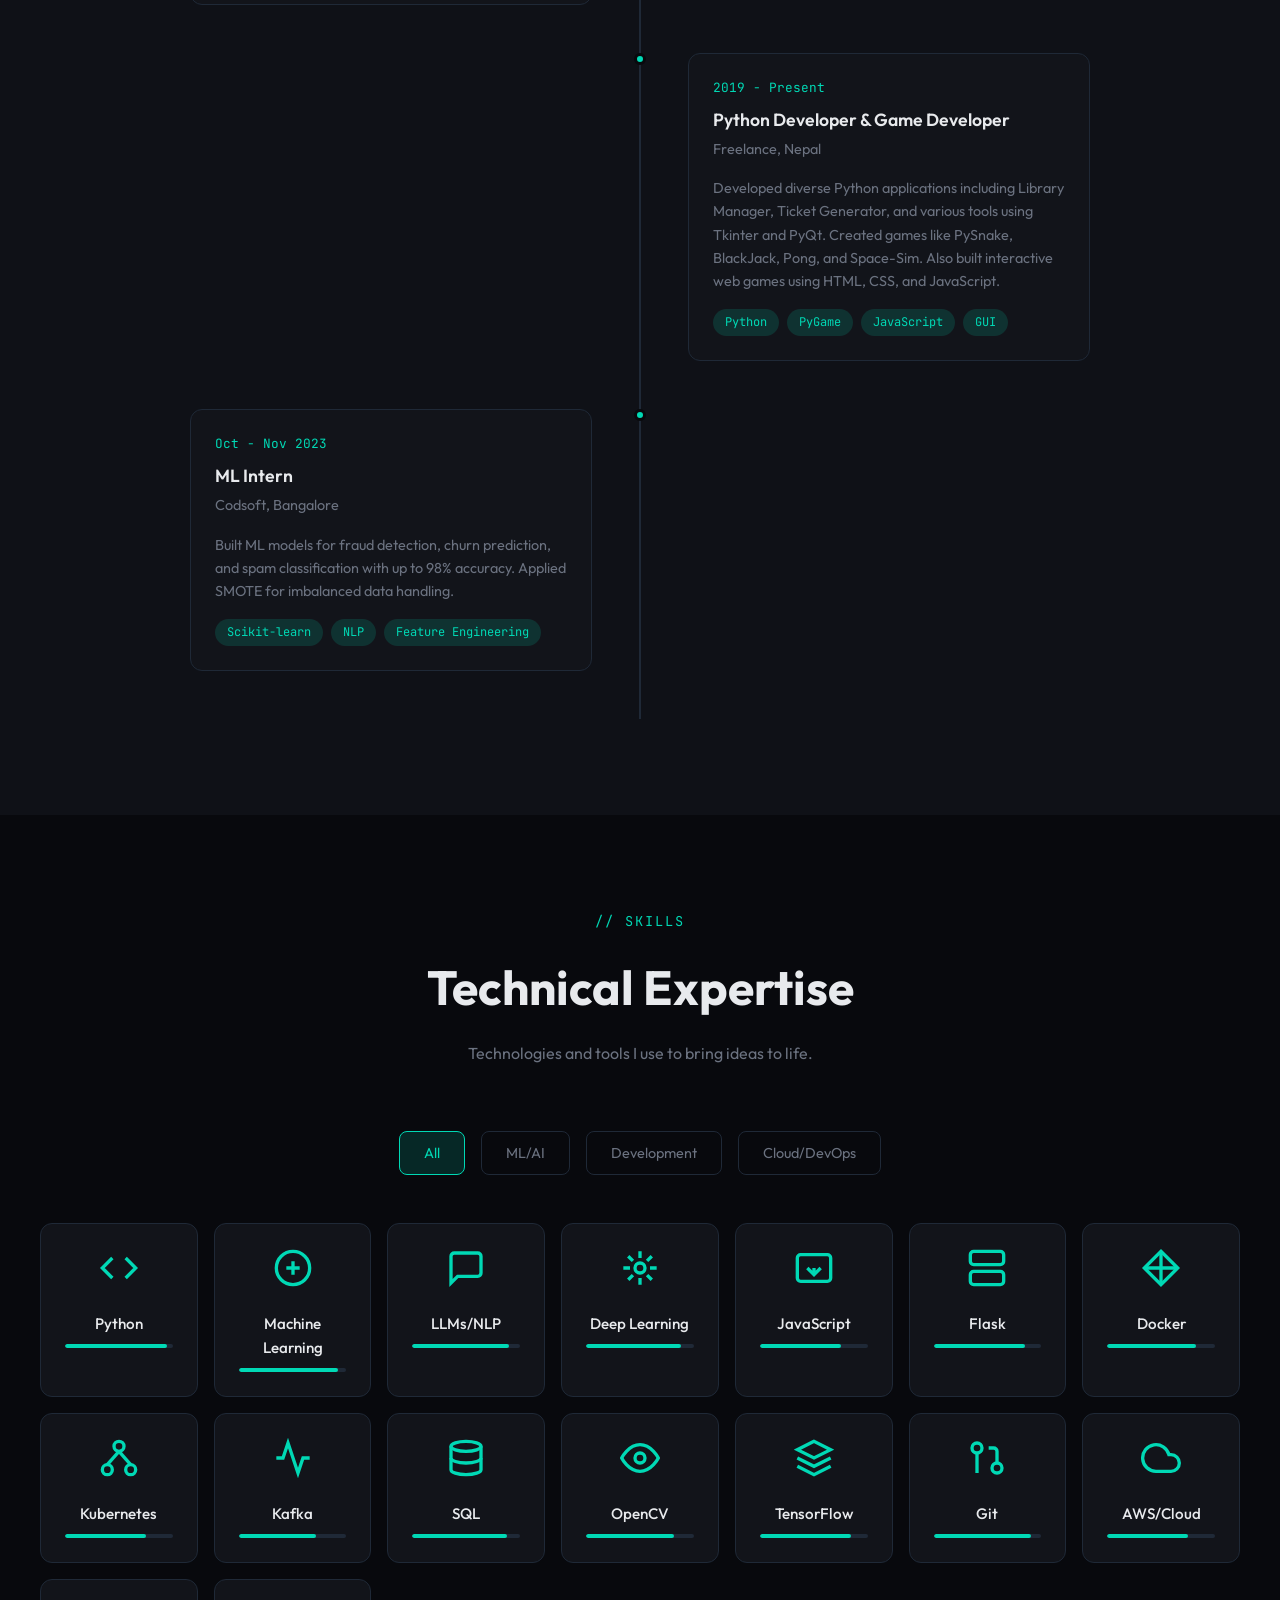
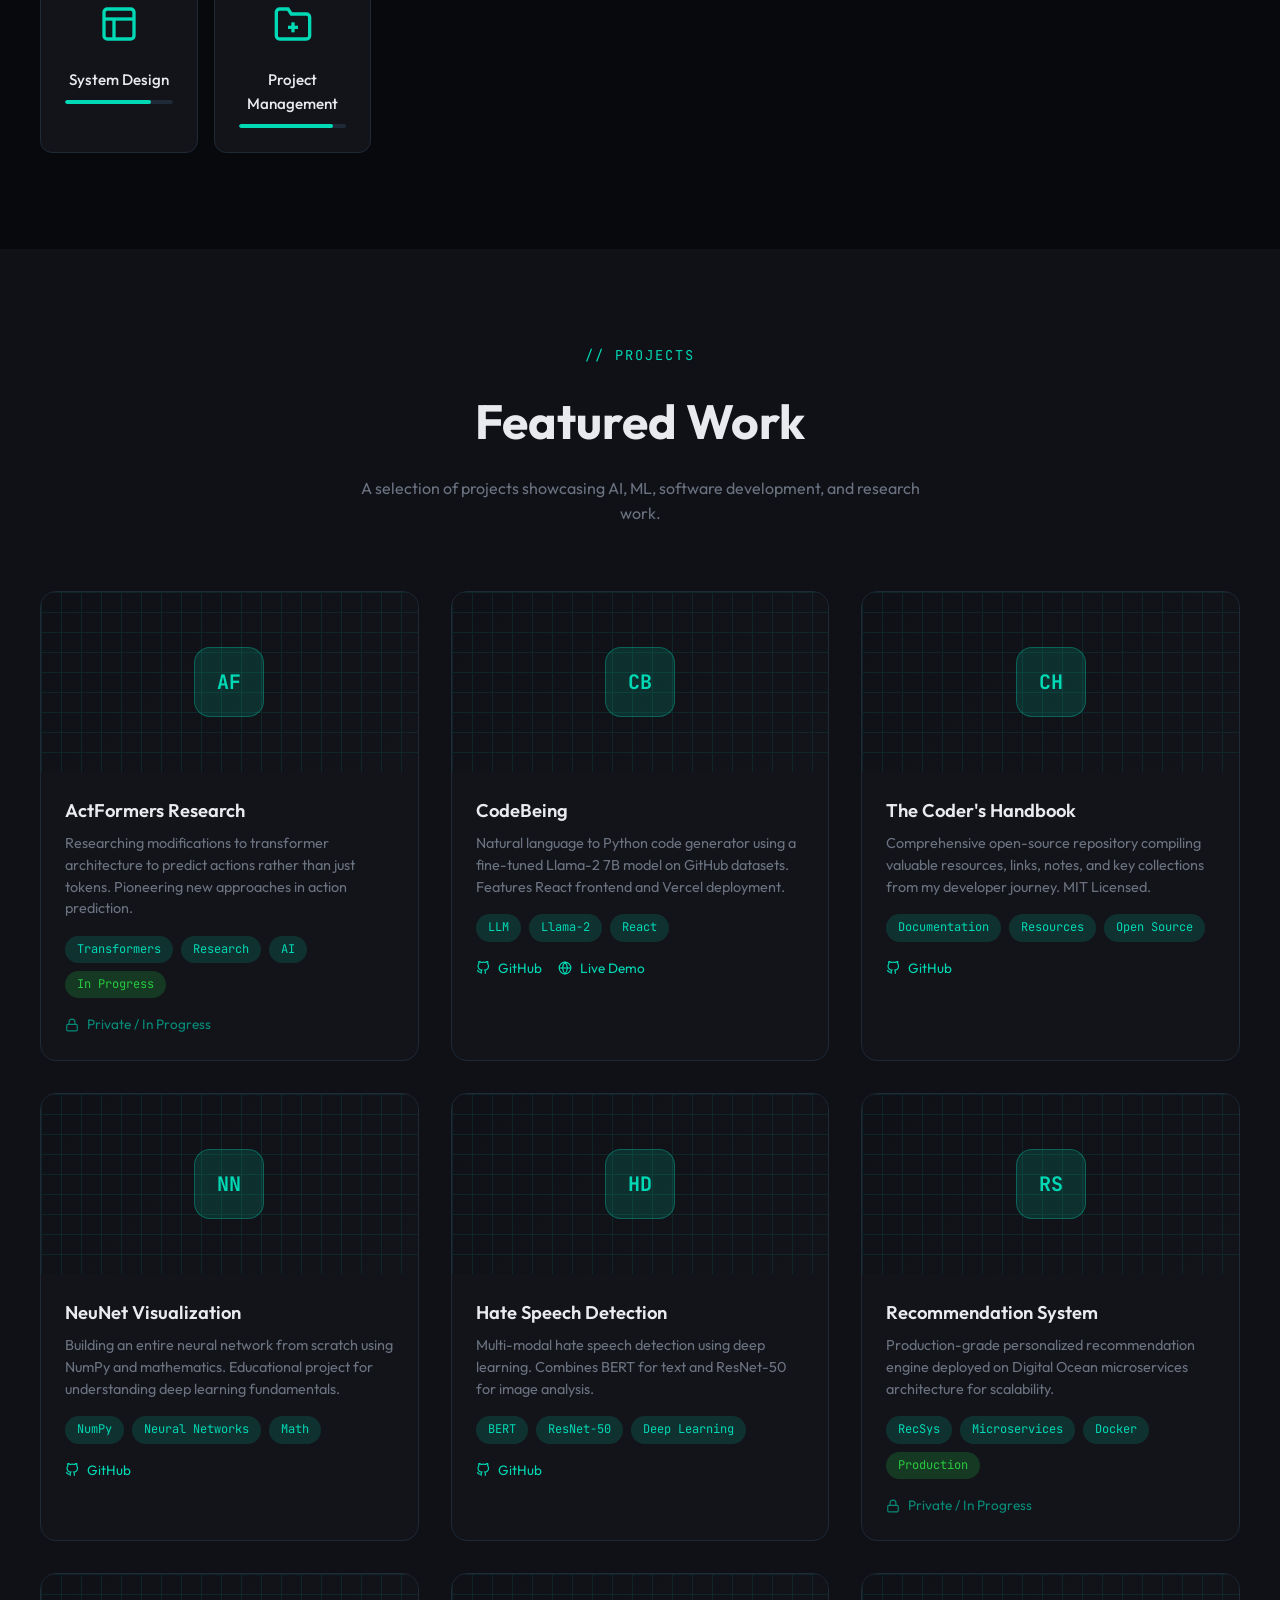
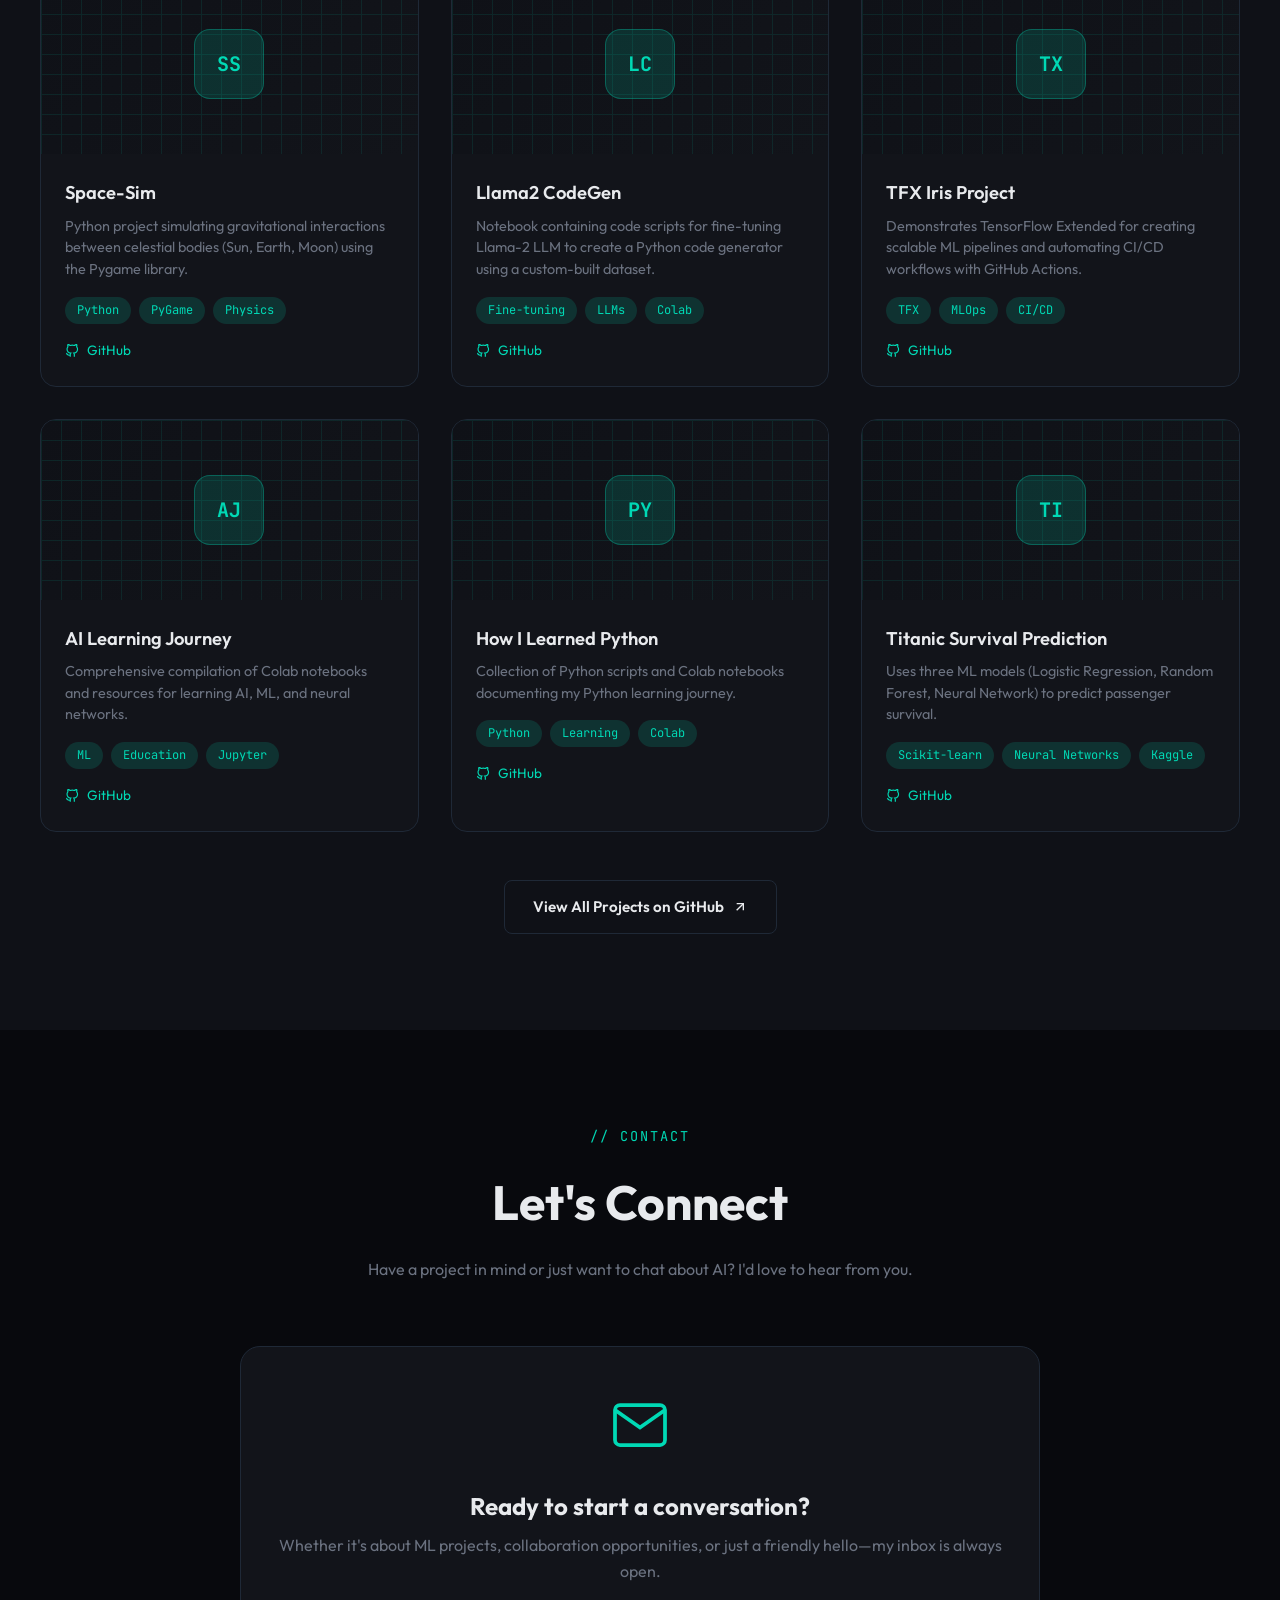
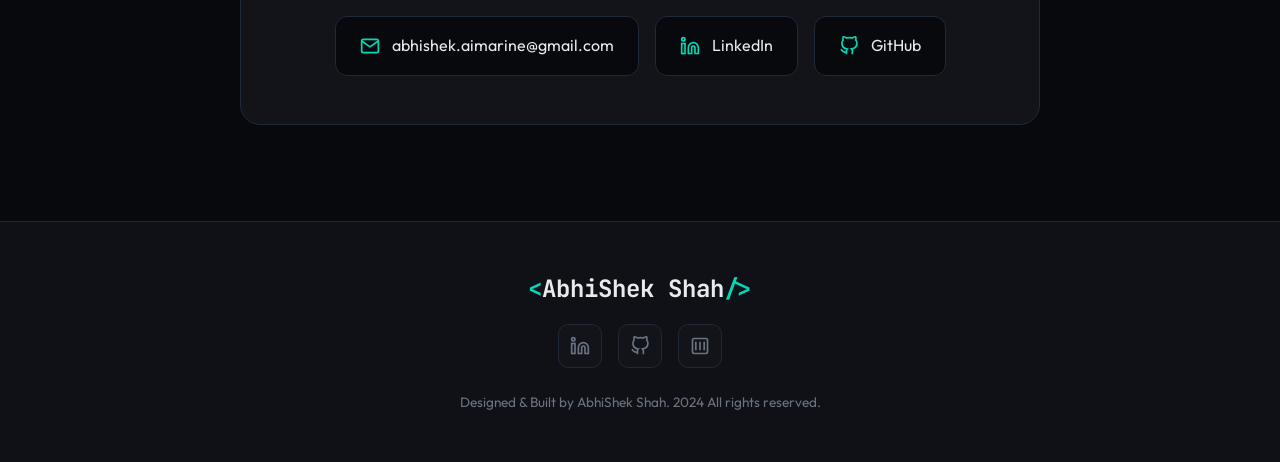
==== commit 2aea3a86: "Add hero image section to index.html" ====
--- a/index.html
+++ b/index.html
@@ -91,6 +91,12 @@
                         <div class="stat-value" data-target="15">0</div>
                         <div class="stat-label">ML Models Deployed</div>
                     </div>
+                </div>
+            </div>
+            <div class="hero-image-wrapper reveal">
+                <div class="hero-image-frame">
+                    <img src="assets/hero-photo.png" alt="AbhiShek Shah - AI Engineer" class="hero-image">
+                    <div class="hero-image-overlay"></div>
                 </div>
             </div>
         </section>
--- a/styles.css
+++ b/styles.css
@@ -0,0 +1,1142 @@
+/* ========== CSS Variables ========== */
+:root {
+    --bg: #08090d;
+    --bg-secondary: #0f1117;
+    --fg: #e8eaed;
+    --muted: #6b7280;
+    --accent: #00d9b5;
+    --accent-dim: rgba(0, 217, 181, 0.15);
+    --card: #12141a;
+    --border: #1f2937;
+    --glow: rgba(0, 217, 181, 0.4);
+}
+
+/* ========== Base Styles ========== */
+* {
+    margin: 0;
+    padding: 0;
+    box-sizing: border-box;
+}
+
+html {
+    scroll-behavior: smooth;
+}
+
+body {
+    font-family: 'Outfit', sans-serif;
+    background: var(--bg);
+    color: var(--fg);
+    overflow-x: hidden;
+    line-height: 1.6;
+}
+
+::selection {
+    background: var(--accent);
+    color: var(--bg);
+}
+
+::-webkit-scrollbar {
+    width: 8px;
+}
+
+::-webkit-scrollbar-track {
+    background: var(--bg);
+}
+
+::-webkit-scrollbar-thumb {
+    background: var(--border);
+    border-radius: 4px;
+}
+
+::-webkit-scrollbar-thumb:hover {
+    background: var(--accent);
+}
+
+.font-mono {
+    font-family: 'JetBrains Mono', monospace;
+}
+
+.accent {
+    color: var(--accent);
+}
+
+.text-center {
+    text-align: center;
+}
+
+.mt-12 {
+    margin-top: 3rem;
+}
+
+/* ========== Neural Canvas ========== */
+#neural-canvas {
+    position: fixed;
+    top: 0;
+    left: 0;
+    width: 100%;
+    height: 100%;
+    z-index: 0;
+    pointer-events: none;
+}
+
+/* ========== Header ========== */
+.header {
+    position: fixed;
+    top: 0;
+    left: 0;
+    right: 0;
+    z-index: 100;
+    padding: 1rem 2rem;
+    transition: all 0.3s ease;
+    background: transparent;
+}
+
+.header.scrolled {
+    background: rgba(8, 9, 13, 0.9);
+    backdrop-filter: blur(20px);
+    border-bottom: 1px solid var(--border);
+}
+
+.nav-container {
+    display: flex;
+    align-items: center;
+    justify-content: space-between;
+    max-width: 1200px;
+    margin: 0 auto;
+}
+
+.logo {
+    font-family: 'JetBrains Mono', monospace;
+    font-size: 1.25rem;
+    font-weight: 700;
+    color: var(--fg);
+    text-decoration: none;
+    transition: transform 0.3s ease;
+}
+
+.logo:hover {
+    transform: scale(1.05);
+}
+
+.nav-links {
+    display: flex;
+    align-items: center;
+    gap: 2rem;
+}
+
+.nav-link {
+    position: relative;
+    color: var(--muted);
+    text-decoration: none;
+    font-weight: 500;
+    font-size: 0.9rem;
+    transition: color 0.3s ease;
+    padding: 0.5rem 0;
+}
+
+.nav-link::after {
+    content: '';
+    position: absolute;
+    bottom: 0;
+    left: 0;
+    width: 0;
+    height: 2px;
+    background: var(--accent);
+    transition: width 0.3s ease;
+}
+
+.nav-link:hover,
+.nav-link.active {
+    color: var(--fg);
+}
+
+.nav-link:hover::after,
+.nav-link.active::after {
+    width: 100%;
+}
+
+/* ========== Buttons ========== */
+.btn {
+    display: inline-flex;
+    align-items: center;
+    gap: 0.5rem;
+    padding: 0.875rem 1.75rem;
+    border-radius: 8px;
+    font-weight: 600;
+    font-size: 0.95rem;
+    text-decoration: none;
+    transition: all 0.3s ease;
+    cursor: pointer;
+    border: none;
+    font-family: 'Outfit', sans-serif;
+}
+
+.btn-primary {
+    background: var(--accent);
+    color: var(--bg);
+}
+
+.btn-primary:hover {
+    transform: translateY(-2px);
+    box-shadow: 0 10px 30px var(--glow);
+}
+
+.btn-secondary {
+    background: transparent;
+    color: var(--fg);
+    border: 1px solid var(--border);
+}
+
+.btn-secondary:hover {
+    border-color: var(--accent);
+    color: var(--accent);
+}
+
+.btn-small {
+    padding: 0.5rem 1rem;
+    font-size: 0.85rem;
+}
+
+/* ========== Mobile Menu ========== */
+.mobile-menu-btn {
+    display: none;
+    flex-direction: column;
+    gap: 5px;
+    background: none;
+    border: none;
+    cursor: pointer;
+    padding: 5px;
+}
+
+.mobile-menu-btn span {
+    width: 24px;
+    height: 2px;
+    background: var(--fg);
+    transition: all 0.3s ease;
+}
+
+.mobile-overlay {
+    display: none;
+    position: fixed;
+    inset: 0;
+    background: rgba(0, 0, 0, 0.5);
+    z-index: 90;
+}
+
+.mobile-overlay.open {
+    display: block;
+}
+
+@media (max-width: 768px) {
+    .mobile-menu-btn {
+        display: flex;
+    }
+
+    .nav-links {
+        position: fixed;
+        top: 0;
+        right: -100%;
+        width: 70%;
+        max-width: 300px;
+        height: 100vh;
+        background: var(--bg-secondary);
+        flex-direction: column;
+        padding: 5rem 2rem;
+        gap: 1.5rem;
+        transition: right 0.3s ease;
+        border-left: 1px solid var(--border);
+    }
+
+    .nav-links.open {
+        right: 0;
+    }
+}
+
+/* ========== Hero Section ========== */
+.hero {
+    min-height: 100vh;
+    display: flex;
+    align-items: center;
+    position: relative;
+    padding: 6rem 2rem;
+}
+
+.hero-content {
+    position: relative;
+    z-index: 1;
+    max-width: 800px;
+    margin: 0 auto;
+}
+
+.hero-label {
+    display: inline-flex;
+    align-items: center;
+    gap: 0.5rem;
+    background: var(--accent-dim);
+    border: 1px solid rgba(0, 217, 181, 0.3);
+    padding: 0.5rem 1rem;
+    border-radius: 100px;
+    font-size: 0.85rem;
+    color: var(--accent);
+    margin-bottom: 1.5rem;
+}
+
+.hero-label::before {
+    content: '';
+    width: 8px;
+    height: 8px;
+    background: var(--accent);
+    border-radius: 50%;
+    animation: pulse 2s ease-in-out infinite;
+}
+
+@keyframes pulse {
+    0%, 100% { opacity: 1; transform: scale(1); }
+    50% { opacity: 0.5; transform: scale(1.2); }
+}
+
+.hero-title {
+    font-size: clamp(2.5rem, 6vw, 4.5rem);
+    font-weight: 700;
+    line-height: 1.1;
+    margin-bottom: 1.5rem;
+}
+
+.name-highlight {
+    position: relative;
+    color: var(--accent);
+    cursor: default;
+}
+
+.name-highlight::after {
+    content: '';
+    position: absolute;
+    bottom: 0;
+    left: 0;
+    width: 100%;
+    height: 2px;
+    background: var(--accent);
+    transform: scaleX(0);
+    transform-origin: right;
+    transition: transform 0.5s ease;
+}
+
+.name-highlight:hover::after {
+    transform: scaleX(1);
+    transform-origin: left;
+}
+
+.hero-subtitle {
+    font-size: clamp(1rem, 2vw, 1.25rem);
+    color: var(--muted);
+    margin-bottom: 2rem;
+    max-width: 600px;
+}
+
+.typing-text {
+    color: var(--accent);
+    border-right: 2px solid var(--accent);
+    animation: blink 1s step-end infinite;
+    padding-right: 4px;
+}
+
+@keyframes blink {
+    50% { border-color: transparent; }
+}
+
+.hero-cta {
+    display: flex;
+    gap: 1rem;
+    flex-wrap: wrap;
+}
+
+.hero-stats {
+    display: grid;
+    grid-template-columns: repeat(3, 1fr);
+    gap: 2rem;
+    margin-top: 4rem;
+    padding-top: 2rem;
+    border-top: 1px solid var(--border);
+    max-width: 500px;
+}
+
+.stat-item {
+    text-align: left;
+}
+
+.stat-value {
+    font-size: 2rem;
+    font-weight: 700;
+    color: var(--accent);
+    font-family: 'JetBrains Mono', monospace;
+}
+
+.stat-label {
+    font-size: 0.85rem;
+    color: var(--muted);
+}
+
+/* ========== Section Styles ========== */
+.section {
+    padding: 6rem 2rem;
+    position: relative;
+    z-index: 1;
+}
+
+.section-alt {
+    background: var(--bg-secondary);
+}
+
+.section-header {
+    text-align: center;
+    margin-bottom: 4rem;
+}
+
+.section-label {
+    font-family: 'JetBrains Mono', monospace;
+    font-size: 0.85rem;
+    color: var(--accent);
+    text-transform: uppercase;
+    letter-spacing: 2px;
+    margin-bottom: 1rem;
+}
+
+.section-title {
+    font-size: clamp(2rem, 4vw, 3rem);
+    font-weight: 700;
+    margin-bottom: 1rem;
+}
+
+.section-desc {
+    color: var(--muted);
+    max-width: 600px;
+    margin: 0 auto;
+}
+
+/* ========== About Section ========== */
+.about-grid {
+    display: grid;
+    grid-template-columns: 1fr 1.5fr;
+    gap: 4rem;
+    max-width: 1200px;
+    margin: 0 auto;
+    align-items: center;
+}
+
+@media (max-width: 900px) {
+    .about-grid {
+        grid-template-columns: 1fr;
+        gap: 2rem;
+    }
+}
+
+.about-image-frame {
+    position: relative;
+    border-radius: 16px;
+    overflow: hidden;
+    border: 1px solid var(--border);
+    background: var(--card);
+}
+
+.about-image-placeholder {
+    aspect-ratio: 3/4;
+    background: linear-gradient(135deg, var(--bg-secondary), var(--card));
+    display: flex;
+    align-items: center;
+    justify-content: center;
+    position: relative;
+    overflow: hidden;
+}
+
+.about-image-placeholder::before {
+    content: '';
+    position: absolute;
+    inset: 0;
+    background: linear-gradient(135deg, var(--accent-dim), transparent);
+}
+
+.avatar-circle {
+    width: 120px;
+    height: 120px;
+    border-radius: 50%;
+    background: linear-gradient(135deg, var(--accent), rgba(0, 217, 181, 0.6));
+    display: flex;
+    align-items: center;
+    justify-content: center;
+    position: relative;
+    z-index: 1;
+    animation: float 3s ease-in-out infinite;
+}
+
+@keyframes float {
+    0%, 100% { transform: translateY(0); }
+    50% { transform: translateY(-10px); }
+}
+
+.avatar-initials {
+    font-family: 'JetBrains Mono', monospace;
+    font-size: 2.5rem;
+    font-weight: 700;
+    color: var(--bg);
+}
+
+.about-credentials {
+    display: flex;
+    gap: 1rem;
+    margin-top: 1.5rem;
+    flex-wrap: wrap;
+}
+
+.credential-badge {
+    display: inline-flex;
+    align-items: center;
+    gap: 0.5rem;
+    background: var(--card);
+    border: 1px solid var(--border);
+    padding: 0.5rem 1rem;
+    border-radius: 8px;
+    font-size: 0.85rem;
+    transition: all 0.3s ease;
+}
+
+.credential-badge:hover {
+    border-color: var(--accent);
+    transform: translateY(-2px);
+}
+
+.credential-badge svg {
+    width: 16px;
+    height: 16px;
+    color: var(--accent);
+}
+
+.about-content h3 {
+    font-size: 1.75rem;
+    margin-bottom: 1.5rem;
+}
+
+.about-content p {
+    color: var(--muted);
+    margin-bottom: 1rem;
+}
+
+.about-highlights {
+    display: grid;
+    grid-template-columns: repeat(2, 1fr);
+    gap: 1rem;
+    margin-top: 2rem;
+}
+
+@media (max-width: 500px) {
+    .about-highlights {
+        grid-template-columns: 1fr;
+    }
+}
+
+.highlight-item {
+    display: flex;
+    align-items: flex-start;
+    gap: 0.75rem;
+}
+
+.highlight-icon {
+    width: 24px;
+    height: 24px;
+    color: var(--accent);
+    flex-shrink: 0;
+    margin-top: 2px;
+}
+
+.highlight-text p {
+    font-size: 0.85rem;
+    margin: 0;
+}
+
+/* ========== Timeline ========== */
+.timeline {
+    max-width: 900px;
+    margin: 0 auto;
+    position: relative;
+}
+
+.timeline::before {
+    content: '';
+    position: absolute;
+    left: 0;
+    top: 0;
+    bottom: 0;
+    width: 2px;
+    background: var(--border);
+}
+
+@media (min-width: 768px) {
+    .timeline::before {
+        left: 50%;
+        transform: translateX(-50%);
+    }
+}
+
+.timeline-item {
+    position: relative;
+    padding-left: 2rem;
+    padding-bottom: 3rem;
+}
+
+@media (min-width: 768px) {
+    .timeline-item {
+        width: 50%;
+        padding-left: 0;
+        padding-right: 3rem;
+    }
+
+    .timeline-item:nth-child(even) {
+        margin-left: 50%;
+        padding-right: 0;
+        padding-left: 3rem;
+    }
+}
+
+.timeline-dot {
+    position: absolute;
+    left: -5px;
+    top: 0;
+    width: 12px;
+    height: 12px;
+    background: var(--accent);
+    border-radius: 50%;
+    border: 3px solid var(--bg);
+}
+
+@media (min-width: 768px) {
+    .timeline-dot {
+        left: auto;
+        right: -6px;
+    }
+
+    .timeline-item:nth-child(even) .timeline-dot {
+        right: auto;
+        left: -6px;
+    }
+}
+
+.timeline-card {
+    background: var(--card);
+    border: 1px solid var(--border);
+    border-radius: 12px;
+    padding: 1.5rem;
+    transition: all 0.3s ease;
+}
+
+.timeline-card:hover {
+    border-color: var(--accent);
+    transform: translateY(-4px);
+}
+
+.timeline-date {
+    font-family: 'JetBrains Mono', monospace;
+    font-size: 0.8rem;
+    color: var(--accent);
+    margin-bottom: 0.5rem;
+}
+
+.timeline-title {
+    font-size: 1.1rem;
+    font-weight: 600;
+    margin-bottom: 0.25rem;
+}
+
+.timeline-company {
+    font-size: 0.9rem;
+    color: var(--muted);
+    margin-bottom: 1rem;
+}
+
+.timeline-desc {
+    font-size: 0.9rem;
+    color: var(--muted);
+}
+
+.timeline-tags {
+    display: flex;
+    flex-wrap: wrap;
+    gap: 0.5rem;
+    margin-top: 1rem;
+}
+
+.tag {
+    font-size: 0.75rem;
+    padding: 0.25rem 0.75rem;
+    background: var(--accent-dim);
+    color: var(--accent);
+    border-radius: 100px;
+    font-family: 'JetBrains Mono', monospace;
+}
+
+/* ========== Skills Section ========== */
+.skills-container {
+    max-width: 1200px;
+    margin: 0 auto;
+}
+
+.skills-categories {
+    display: flex;
+    justify-content: center;
+    gap: 1rem;
+    margin-bottom: 3rem;
+    flex-wrap: wrap;
+}
+
+.skill-category-btn {
+    padding: 0.75rem 1.5rem;
+    background: transparent;
+    border: 1px solid var(--border);
+    color: var(--muted);
+    border-radius: 8px;
+    font-family: 'Outfit', sans-serif;
+    font-size: 0.9rem;
+    cursor: pointer;
+    transition: all 0.3s ease;
+}
+
+.skill-category-btn:hover,
+.skill-category-btn.active {
+    border-color: var(--accent);
+    color: var(--accent);
+    background: var(--accent-dim);
+}
+
+.skills-grid {
+    display: grid;
+    grid-template-columns: repeat(auto-fill, minmax(140px, 1fr));
+    gap: 1rem;
+}
+
+.skill-card {
+    background: var(--card);
+    border: 1px solid var(--border);
+    border-radius: 12px;
+    padding: 1.5rem;
+    text-align: center;
+    transition: all 0.3s ease;
+    cursor: default;
+}
+
+.skill-card:hover {
+    border-color: var(--accent);
+    transform: translateY(-4px);
+}
+
+.skill-icon {
+    width: 40px;
+    height: 40px;
+    margin: 0 auto 1rem;
+    color: var(--accent);
+}
+
+.skill-name {
+    font-weight: 500;
+    font-size: 0.95rem;
+    margin-bottom: 0.5rem;
+}
+
+.skill-level {
+    height: 4px;
+    background: var(--border);
+    border-radius: 2px;
+    overflow: hidden;
+}
+
+.skill-level-fill {
+    height: 100%;
+    background: var(--accent);
+    border-radius: 2px;
+    transition: width 1s ease;
+}
+
+/* ========== Projects Section ========== */
+.projects-grid {
+    display: grid;
+    grid-template-columns: repeat(auto-fill, minmax(350px, 1fr));
+    gap: 2rem;
+    max-width: 1200px;
+    margin: 0 auto;
+}
+
+@media (max-width: 400px) {
+    .projects-grid {
+        grid-template-columns: 1fr;
+    }
+}
+
+.project-card {
+    background: var(--card);
+    border: 1px solid var(--border);
+    border-radius: 16px;
+    overflow: hidden;
+    transition: all 0.3s ease;
+}
+
+.project-card:hover {
+    border-color: var(--accent);
+    transform: translateY(-8px);
+}
+
+.project-image {
+    position: relative;
+    height: 180px;
+    background: linear-gradient(135deg, var(--bg-secondary), var(--card));
+    overflow: hidden;
+}
+
+.project-image-pattern {
+    position: absolute;
+    inset: 0;
+    opacity: 0.1;
+    background-image: 
+        linear-gradient(var(--accent) 1px, transparent 1px),
+        linear-gradient(90deg, var(--accent) 1px, transparent 1px);
+    background-size: 20px 20px;
+}
+
+.project-logo {
+    position: absolute;
+    top: 50%;
+    left: 50%;
+    transform: translate(-50%, -50%);
+    width: 70px;
+    height: 70px;
+    background: var(--accent-dim);
+    border-radius: 16px;
+    display: flex;
+    align-items: center;
+    justify-content: center;
+    font-family: 'JetBrains Mono', monospace;
+    font-size: 1.25rem;
+    font-weight: 700;
+    color: var(--accent);
+    border: 1px solid rgba(0, 217, 181, 0.3);
+}
+
+.project-content {
+    padding: 1.5rem;
+}
+
+.project-title {
+    font-size: 1.15rem;
+    font-weight: 600;
+    margin-bottom: 0.5rem;
+}
+
+.project-desc {
+    font-size: 0.9rem;
+    color: var(--muted);
+    margin-bottom: 1rem;
+    line-height: 1.5;
+}
+
+.project-tags {
+    display: flex;
+    flex-wrap: wrap;
+    gap: 0.5rem;
+    margin-bottom: 1rem;
+}
+
+.project-links {
+    display: flex;
+    gap: 1rem;
+}
+
+.project-link {
+    display: inline-flex;
+    align-items: center;
+    gap: 0.5rem;
+    font-size: 0.85rem;
+    color: var(--accent);
+    text-decoration: none;
+    transition: opacity 0.3s ease;
+}
+
+.project-link:hover {
+    opacity: 0.7;
+}
+
+.project-link svg {
+    width: 14px;
+    height: 14px;
+}
+
+/* ========== Contact Section ========== */
+.contact-container {
+    max-width: 800px;
+    margin: 0 auto;
+    text-align: center;
+}
+
+.contact-card {
+    background: var(--card);
+    border: 1px solid var(--border);
+    border-radius: 20px;
+    padding: 3rem 2rem;
+    margin-top: 3rem;
+}
+
+.contact-icon {
+    margin: 0 auto 1.5rem;
+}
+
+.contact-title {
+    font-size: 1.5rem;
+    margin-bottom: 0.5rem;
+}
+
+.contact-desc {
+    color: var(--muted);
+}
+
+.contact-links {
+    display: flex;
+    justify-content: center;
+    gap: 1rem;
+    margin-top: 2rem;
+    flex-wrap: wrap;
+}
+
+.contact-link {
+    display: flex;
+    align-items: center;
+    gap: 0.75rem;
+    padding: 1rem 1.5rem;
+    background: var(--bg);
+    border: 1px solid var(--border);
+    border-radius: 12px;
+    text-decoration: none;
+    color: var(--fg);
+    transition: all 0.3s ease;
+}
+
+.contact-link:hover {
+    border-color: var(--accent);
+    transform: translateY(-2px);
+}
+
+.contact-link svg {
+    width: 20px;
+    height: 20px;
+    color: var(--accent);
+}
+
+/* ========== Footer ========== */
+.footer {
+    background: var(--bg-secondary);
+    border-top: 1px solid var(--border);
+    padding: 3rem 2rem;
+    text-align: center;
+    position: relative;
+    z-index: 1;
+}
+
+.footer-content {
+    max-width: 600px;
+    margin: 0 auto;
+}
+
+.footer-logo {
+    font-family: 'JetBrains Mono', monospace;
+    font-size: 1.5rem;
+    font-weight: 700;
+    margin-bottom: 1rem;
+}
+
+.footer-social {
+    display: flex;
+    justify-content: center;
+    gap: 1rem;
+    margin-bottom: 1.5rem;
+}
+
+.footer-social a {
+    width: 44px;
+    height: 44px;
+    display: flex;
+    align-items: center;
+    justify-content: center;
+    background: var(--card);
+    border: 1px solid var(--border);
+    border-radius: 10px;
+    color: var(--muted);
+    transition: all 0.3s ease;
+}
+
+.footer-social a:hover {
+    border-color: var(--accent);
+    color: var(--accent);
+    transform: translateY(-2px);
+}
+
+.footer-copy {
+    font-size: 0.85rem;
+    color: var(--muted);
+}
+
+/* ========== Terminal ========== */
+.terminal-trigger {
+    position: fixed;
+    bottom: 2rem;
+    right: 2rem;
+    z-index: 50;
+}
+
+.terminal-btn {
+    width: 50px;
+    height: 50px;
+    background: var(--card);
+    border: 1px solid var(--border);
+    border-radius: 12px;
+    display: flex;
+    align-items: center;
+    justify-content: center;
+    cursor: pointer;
+    transition: all 0.3s ease;
+    color: var(--muted);
+}
+
+.terminal-btn:hover {
+    border-color: var(--accent);
+    color: var(--accent);
+}
+
+.terminal-modal {
+    display: none;
+    position: fixed;
+    bottom: 6rem;
+    right: 2rem;
+    width: 450px;
+    max-width: calc(100vw - 2rem);
+    background: var(--card);
+    border: 1px solid var(--border);
+    border-radius: 12px;
+    overflow: hidden;
+    z-index: 60;
+    box-shadow: 0 20px 50px rgba(0, 0, 0, 0.5);
+}
+
+.terminal-modal.open {
+    display: block;
+    animation: slideUp 0.3s ease;
+}
+
+@keyframes slideUp {
+    from {
+        opacity: 0;
+        transform: translateY(20px);
+    }
+    to {
+        opacity: 1;
+        transform: translateY(0);
+    }
+}
+
+.terminal-header {
+    background: var(--bg);
+    padding: 0.75rem 1rem;
+    display: flex;
+    align-items: center;
+    gap: 0.5rem;
+    border-bottom: 1px solid var(--border);
+}
+
+.terminal-dot {
+    width: 12px;
+    height: 12px;
+    border-radius: 50%;
+}
+
+.terminal-title {
+    margin-left: auto;
+    font-size: 0.8rem;
+    color: var(--muted);
+    font-family: 'JetBrains Mono', monospace;
+}
+
+.terminal-body {
+    padding: 1rem;
+    font-family: 'JetBrains Mono', monospace;
+    font-size: 0.85rem;
+    max-height: 300px;
+    overflow-y: auto;
+}
+
+.terminal-line {
+    margin-bottom: 0.5rem;
+    word-wrap: break-word;
+}
+
+.terminal-muted {
+    color: var(--muted);
+}
+
+.terminal-prompt {
+    color: var(--accent);
+    margin-right: 0.5rem;
+}
+
+.terminal-input-line {
+    display: flex;
+    align-items: center;
+    padding: 0 1rem 1rem;
+    gap: 0.5rem;
+}
+
+.terminal-input {
+    flex: 1;
+    background: transparent;
+    border: none;
+    color: var(--fg);
+    font-family: 'JetBrains Mono', monospace;
+    font-size: 0.85rem;
+    outline: none;
+}
+
+.terminal-error {
+    color: #ff5f56;
+}
+
+.terminal-success {
+    color: #27ca40;
+}
+
+.terminal-info {
+    color: #00d9b5;
+}
+
+/* ========== Reveal Animations ========== */
+.reveal {
+    opacity: 0;
+    transform: translateY(30px);
+    transition: all 0.8s cubic-bezier(0.4, 0, 0.2, 1);
+}
+
+.reveal.visible {
+    opacity: 1;
+    transform: translateY(0);
+}
+
+@media (prefers-reduced-motion: reduce) {
+    .reveal {
+        opacity: 1;
+        transform: none;
+        transition: none;
+    }
+
+    .typing-text {
+        animation: none;
+    }
+
+    .avatar-circle {
+        animation: none;
+    }
+
+    @keyframes pulse {
+        0%, 100% { opacity: 1; }
+    }
+}
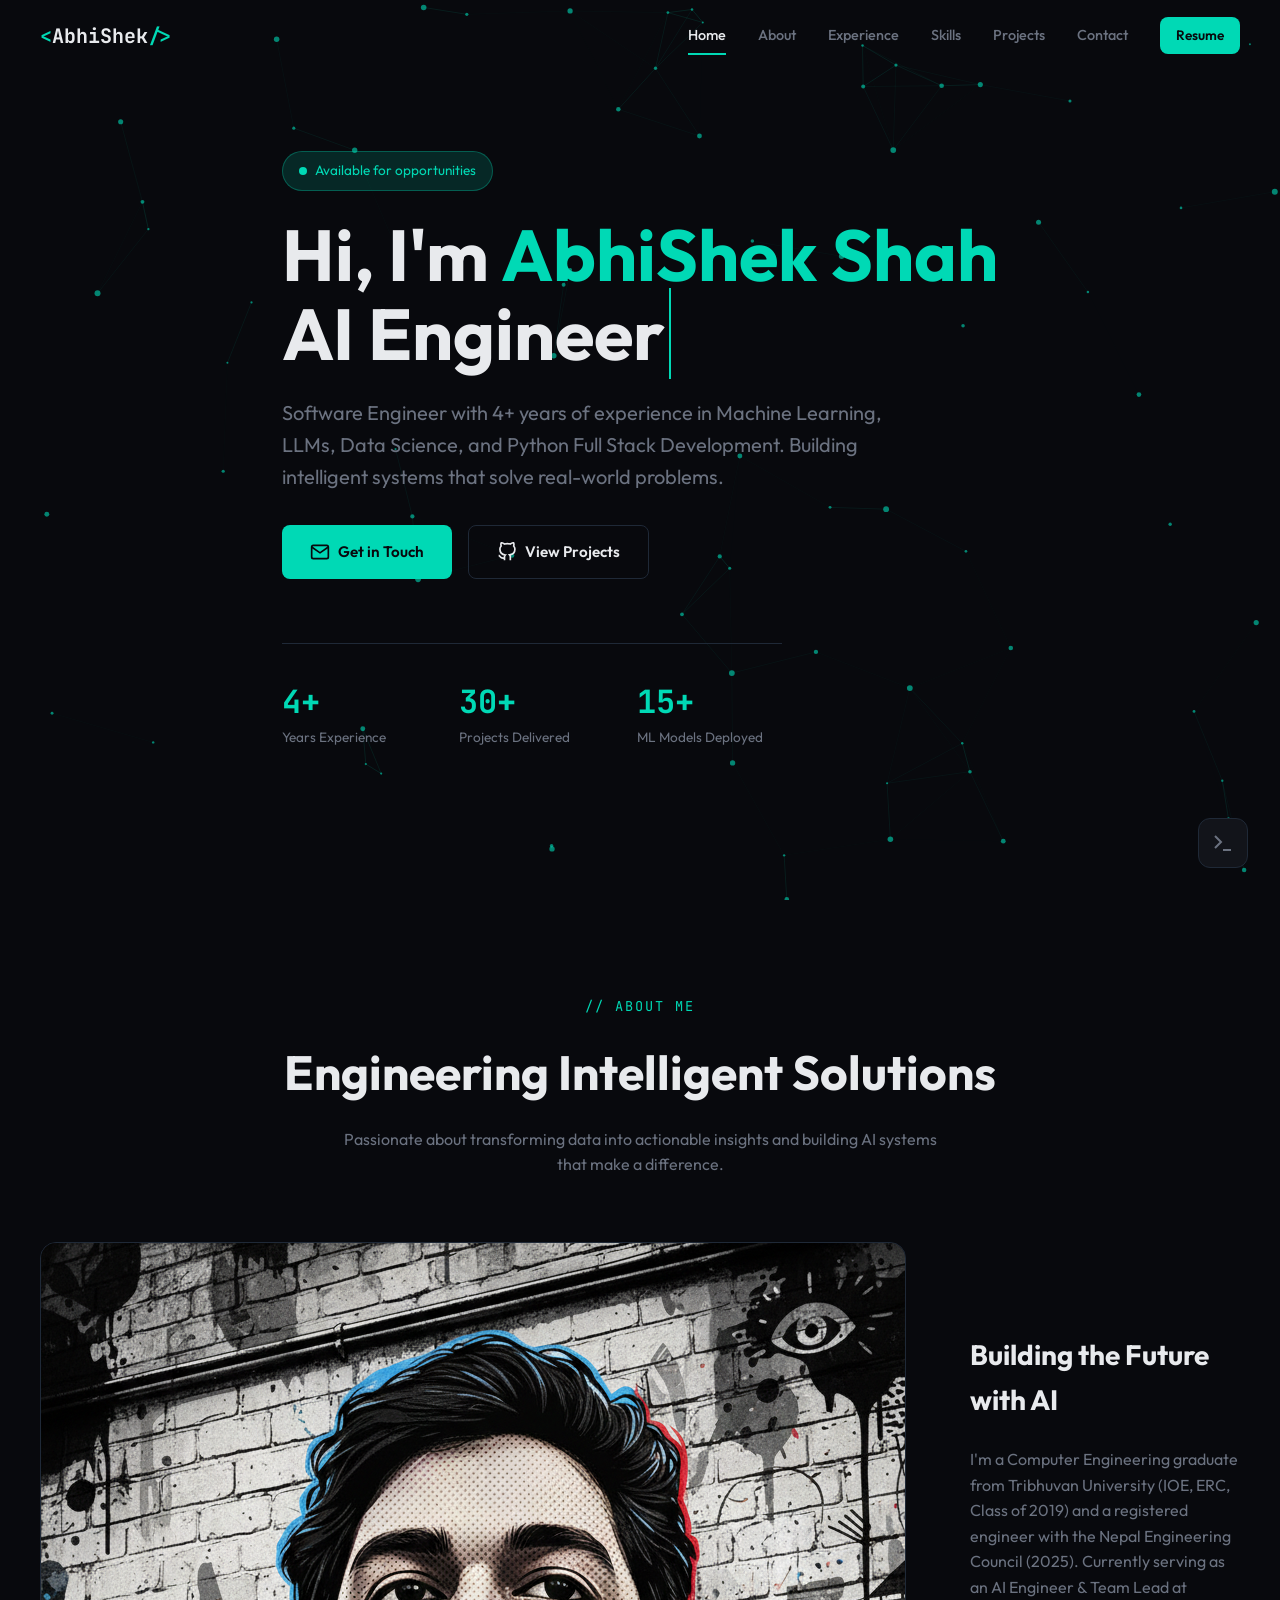
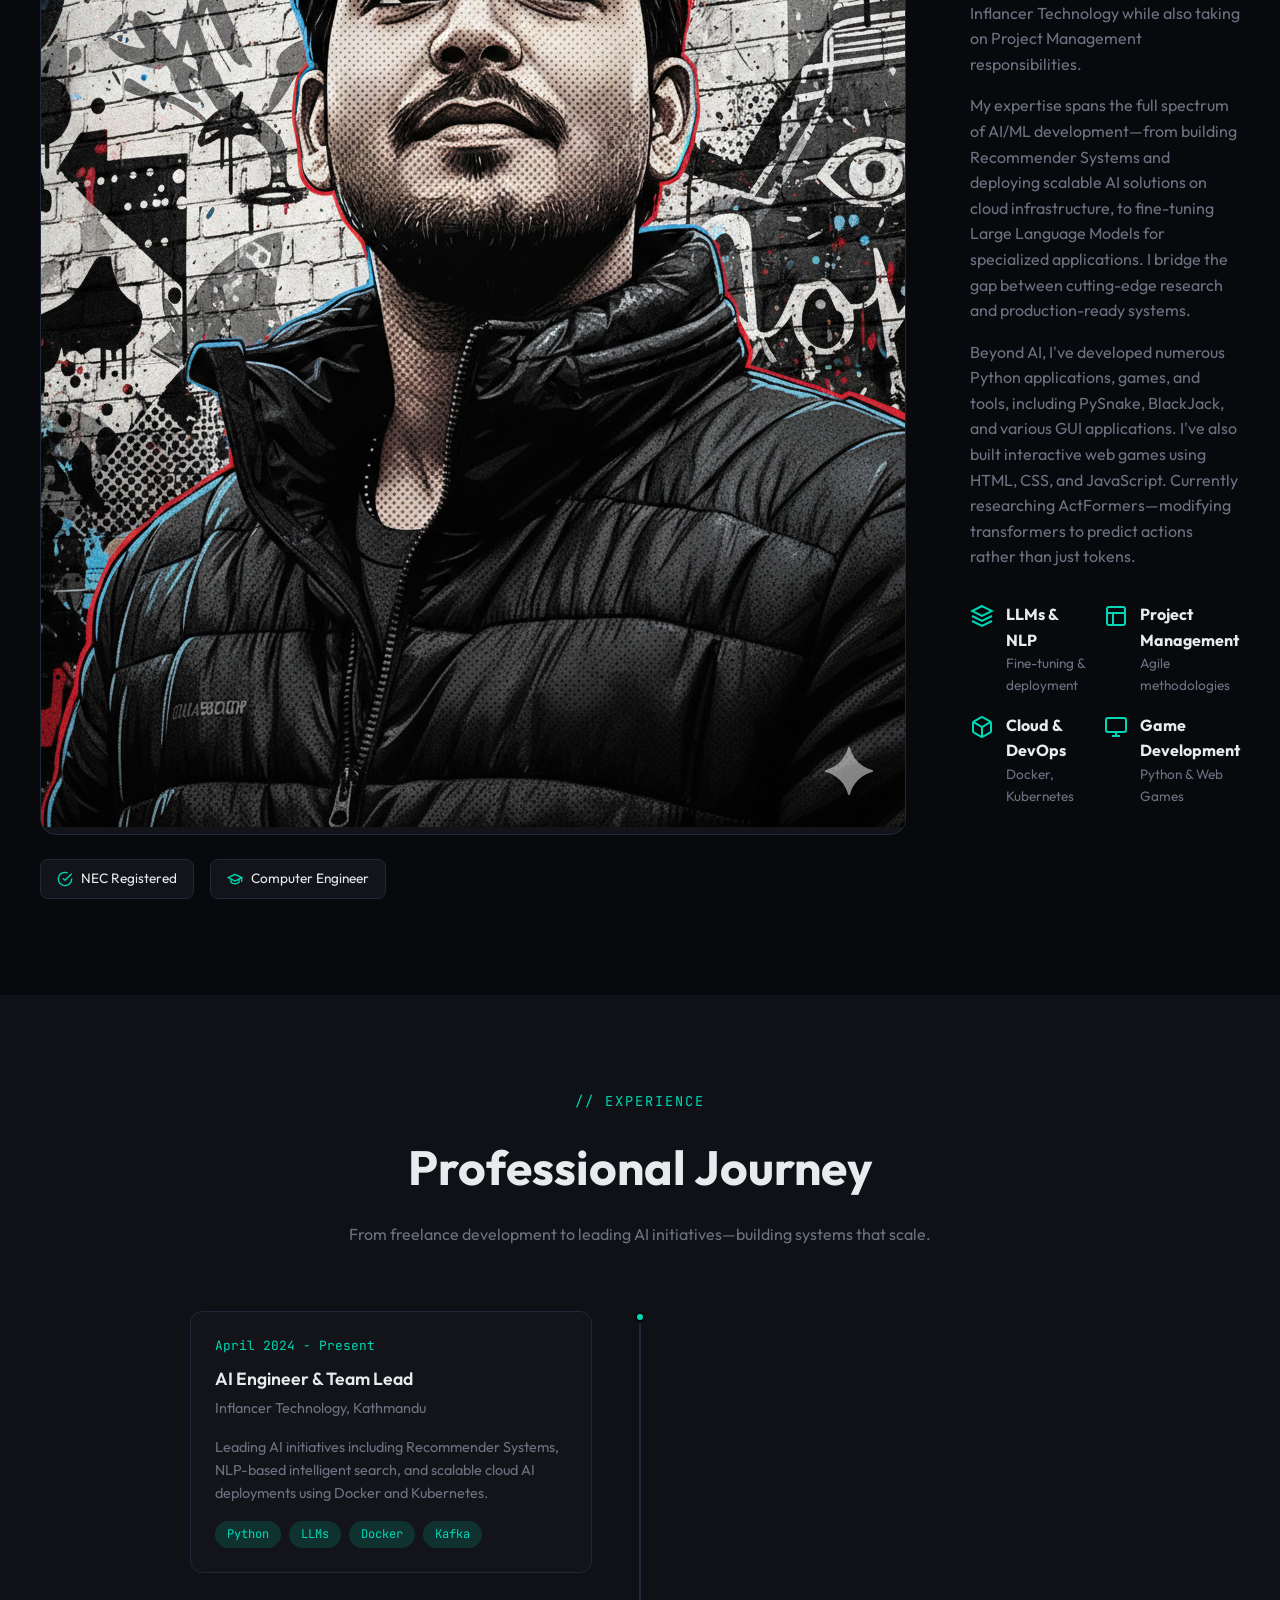
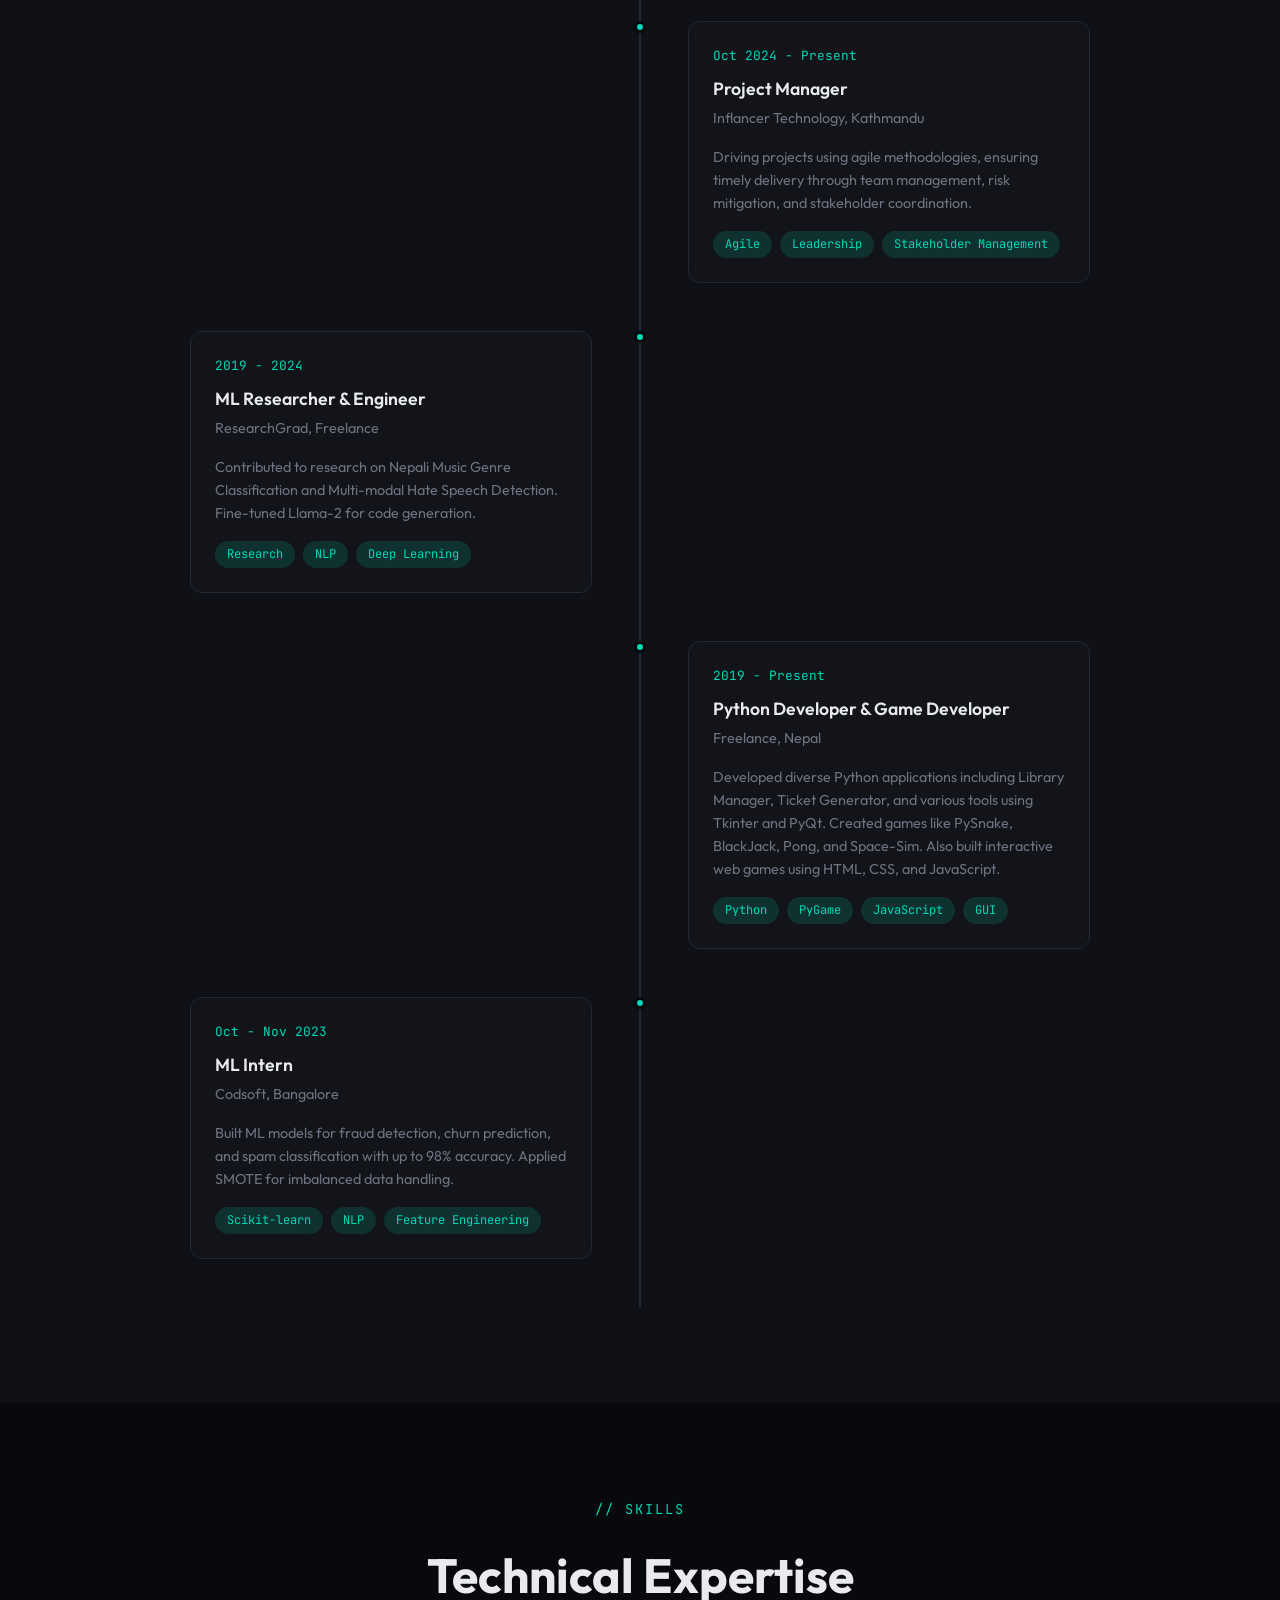
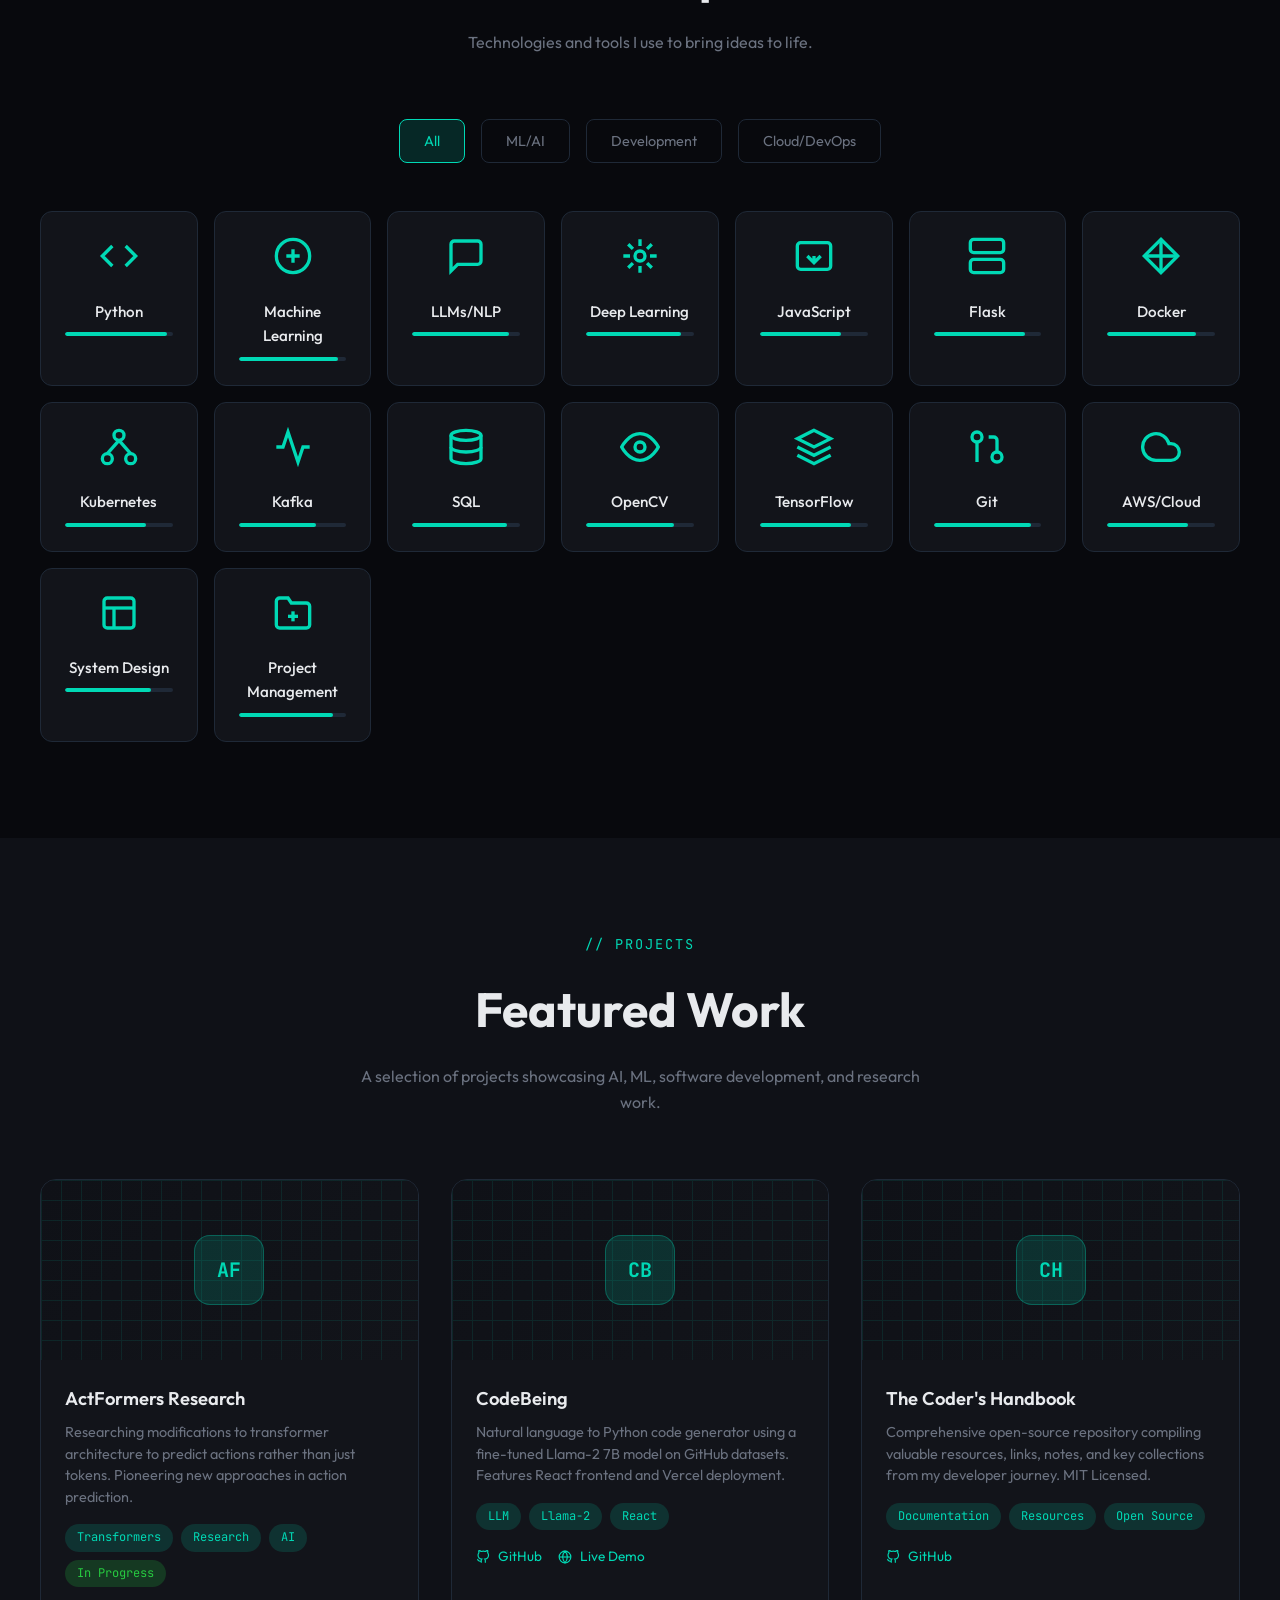
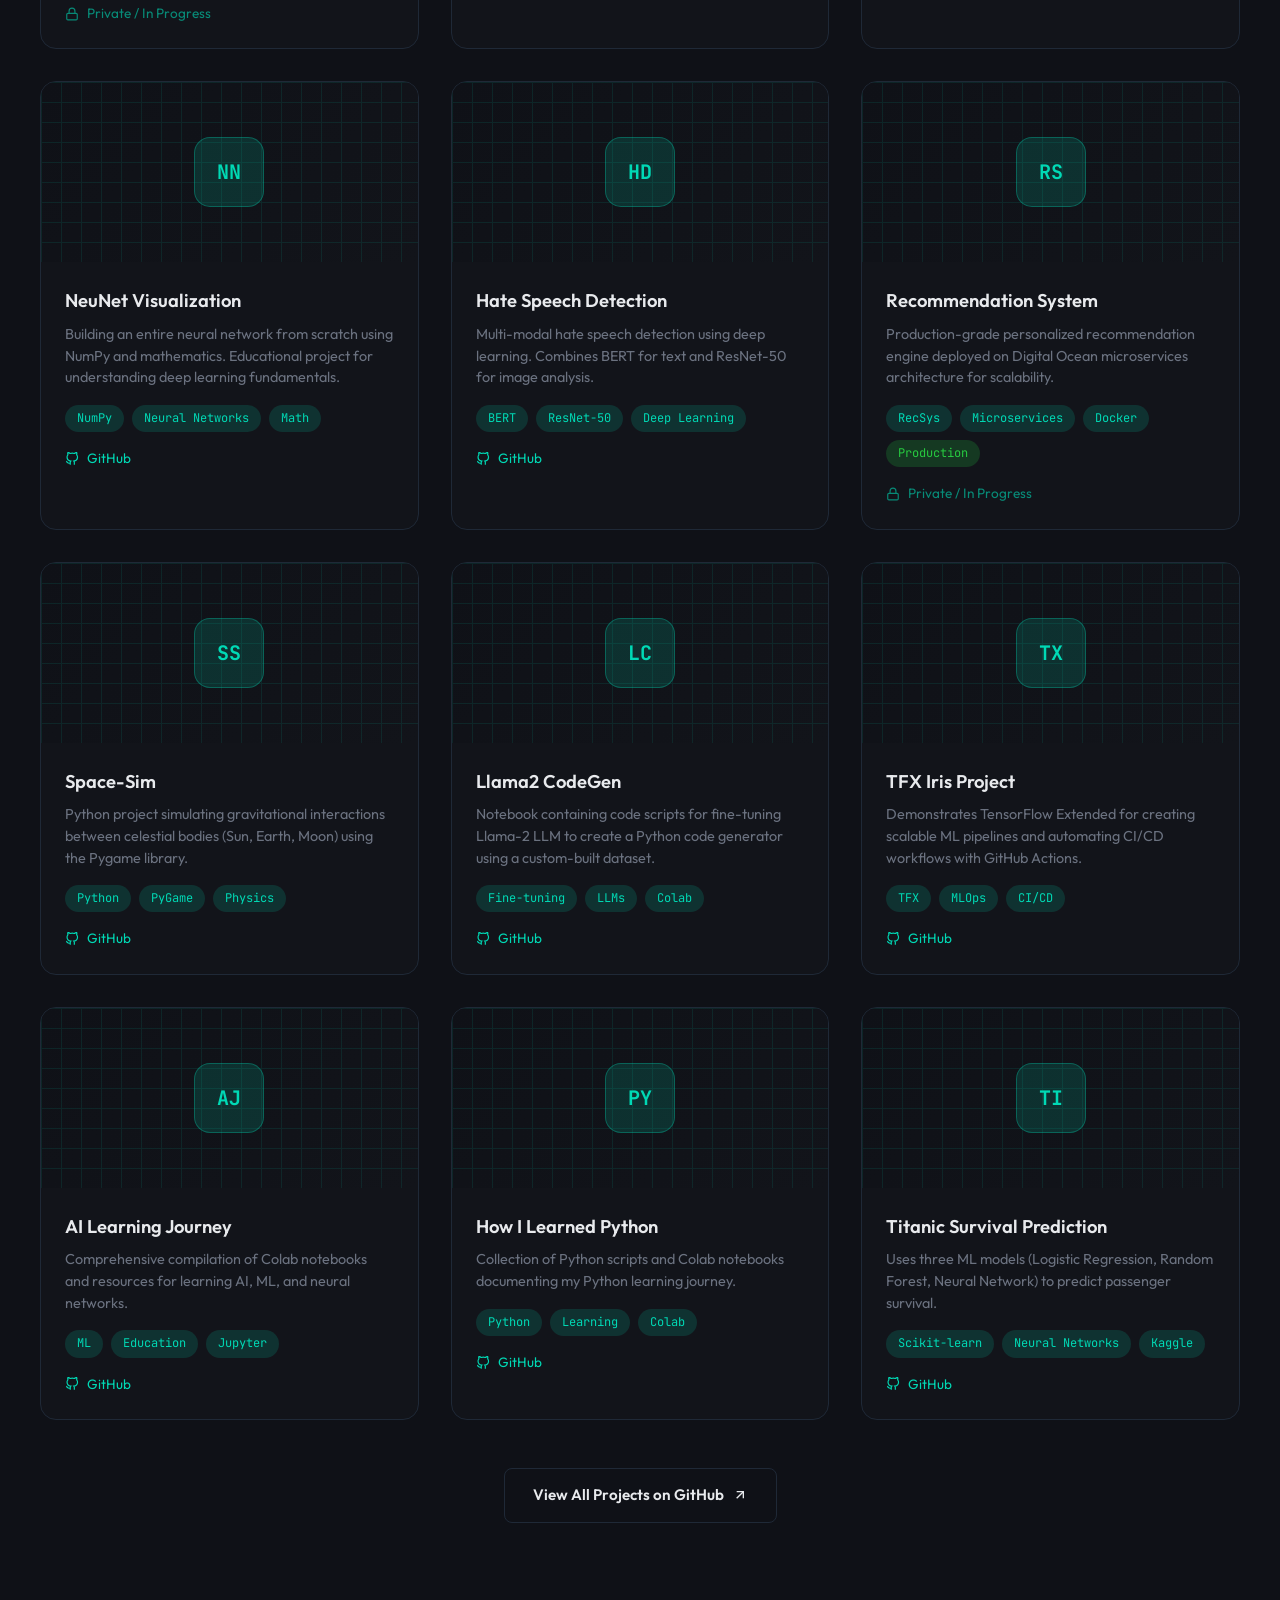
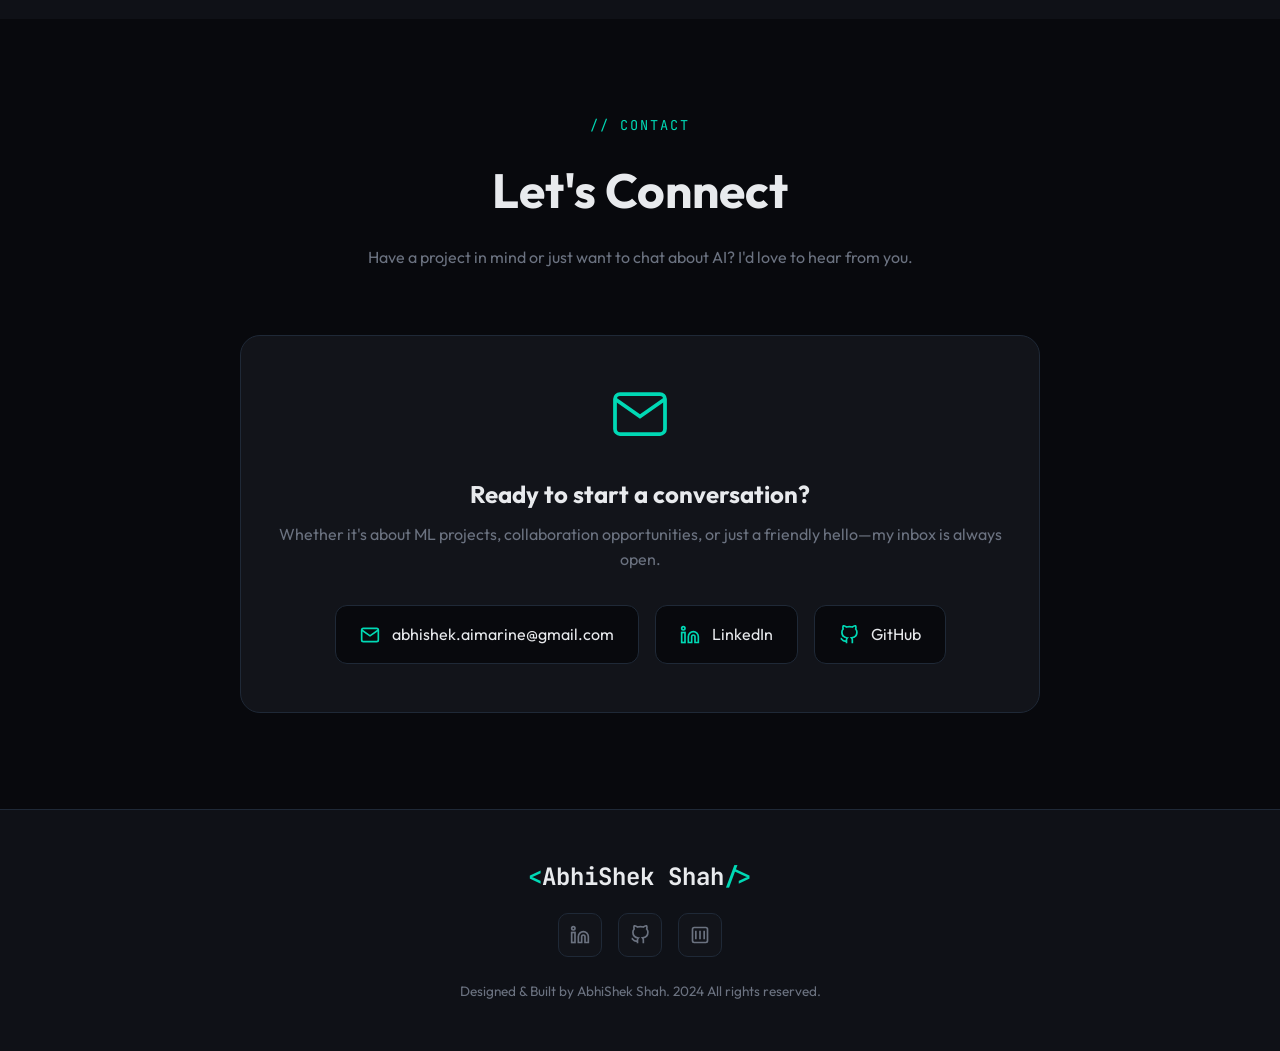
==== commit 74d69c76: "Refactor index.html to remove hero image Removed hero image section and updated about section image." ====
--- a/index.html
+++ b/index.html
@@ -93,12 +93,6 @@
                     </div>
                 </div>
             </div>
-            <div class="hero-image-wrapper reveal">
-                <div class="hero-image-frame">
-                    <img src="assets/hero-photo.png" alt="AbhiShek Shah - AI Engineer" class="hero-image">
-                    <div class="hero-image-overlay"></div>
-                </div>
-            </div>
         </section>
 
         <!-- About Section -->
@@ -112,11 +106,7 @@
             <div class="about-grid">
                 <div class="about-image reveal">
                     <div class="about-image-frame">
-                        <div class="about-image-placeholder">
-                            <div class="avatar-circle">
-                                <span class="avatar-initials">AS</span>
-                            </div>
-                        </div>
+                        <img src="assets/hero-photo.png" alt="AbhiShek Shah" class="about-photo">
                     </div>
                     <div class="about-credentials">
                         <div class="credential-badge">
@@ -145,7 +135,7 @@
                         My expertise spans the full spectrum of AI/ML development—from building Recommender Systems and deploying scalable AI solutions on cloud infrastructure, to fine-tuning Large Language Models for specialized applications. I bridge the gap between cutting-edge research and production-ready systems.
                     </p>
                     <p>
-                        Beyond AI, I've developed numerous Python applications, games, and tools including PySnake, BlackJack, and various GUI applications. I've also built interactive web games using HTML, CSS, and JavaScript. Currently researching ActFormers—modifying transformers to predict actions rather than just tokens.
+                        Beyond AI, I've developed numerous Python applications, games, and tools, including PySnake, BlackJack, and various GUI applications. I've also built interactive web games using HTML, CSS, and JavaScript. Currently researching ActFormers—modifying transformers to predict actions rather than just tokens.
                     </p>
 
                     <div class="about-highlights">
--- a/styles.css
+++ b/styles.css
@@ -1140,3 +1140,9 @@
         0%, 100% { opacity: 1; }
     }
 }
+
+
+
+
+
+
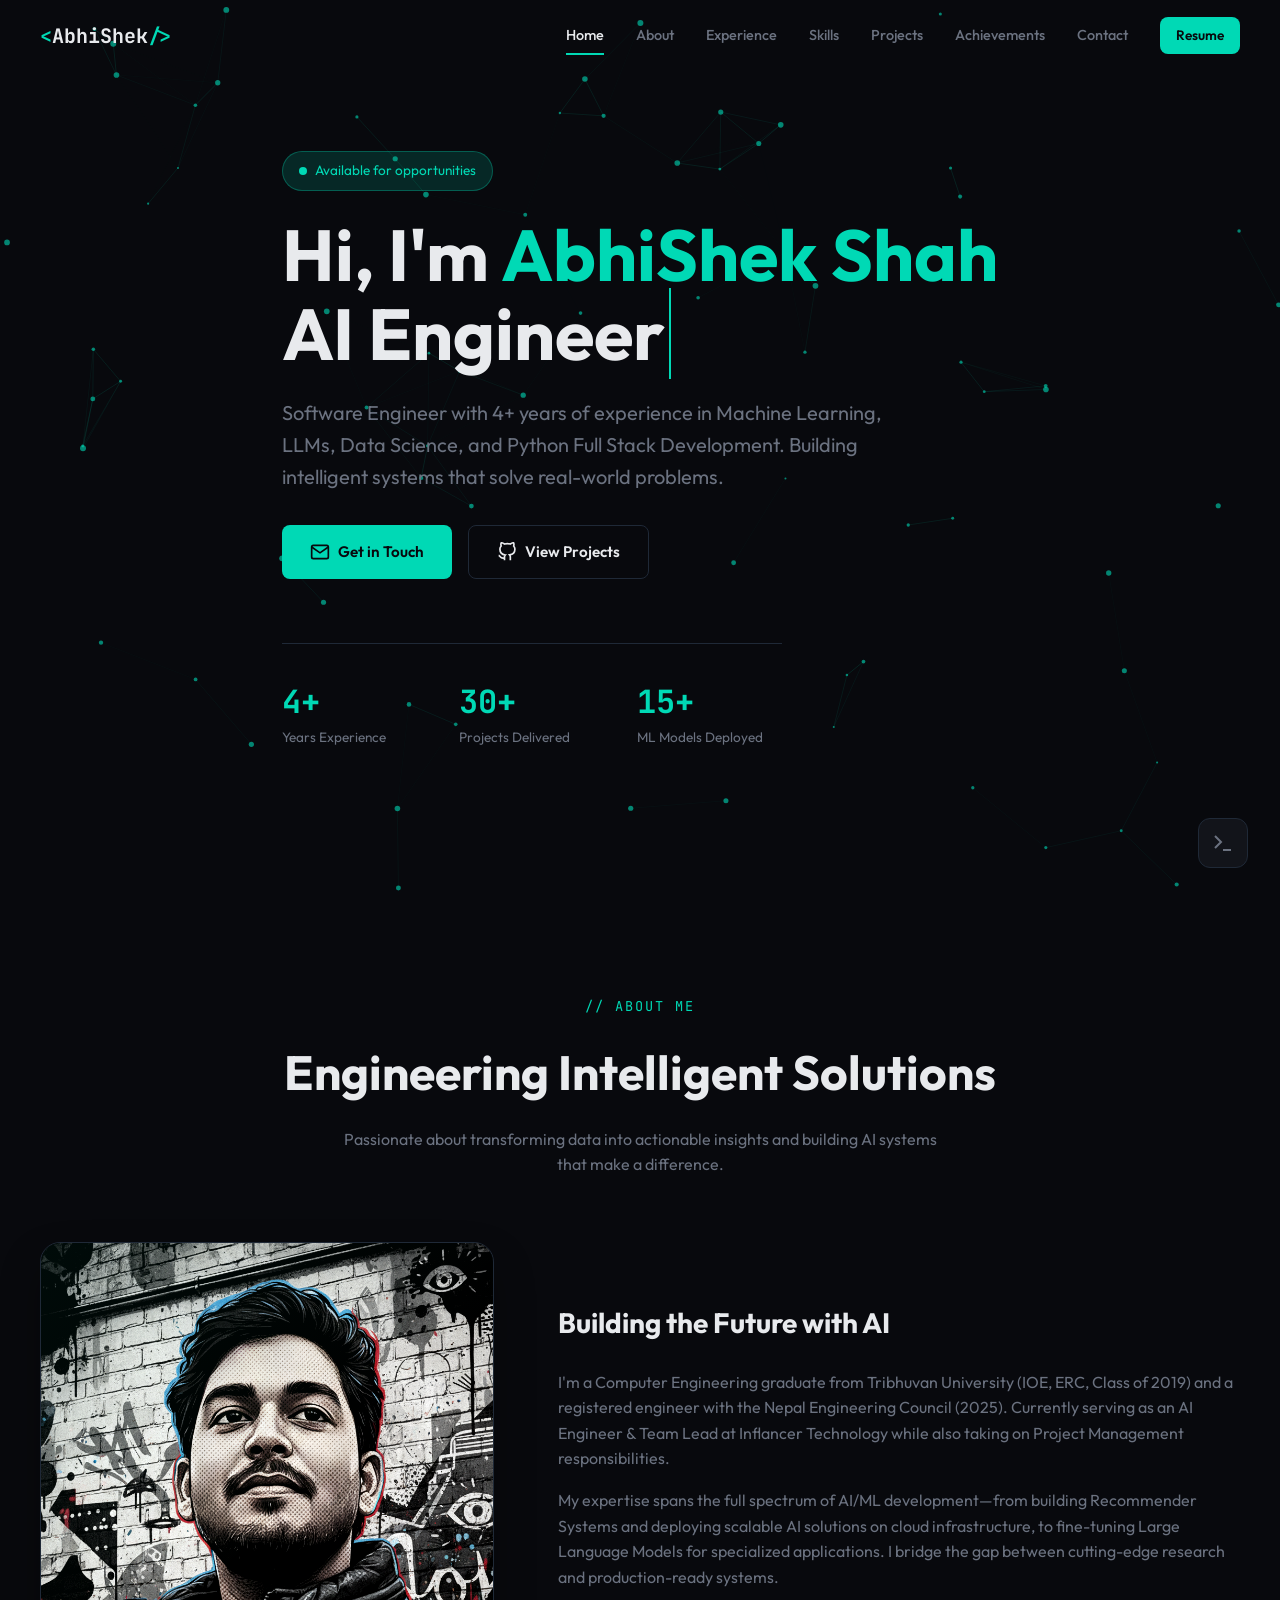
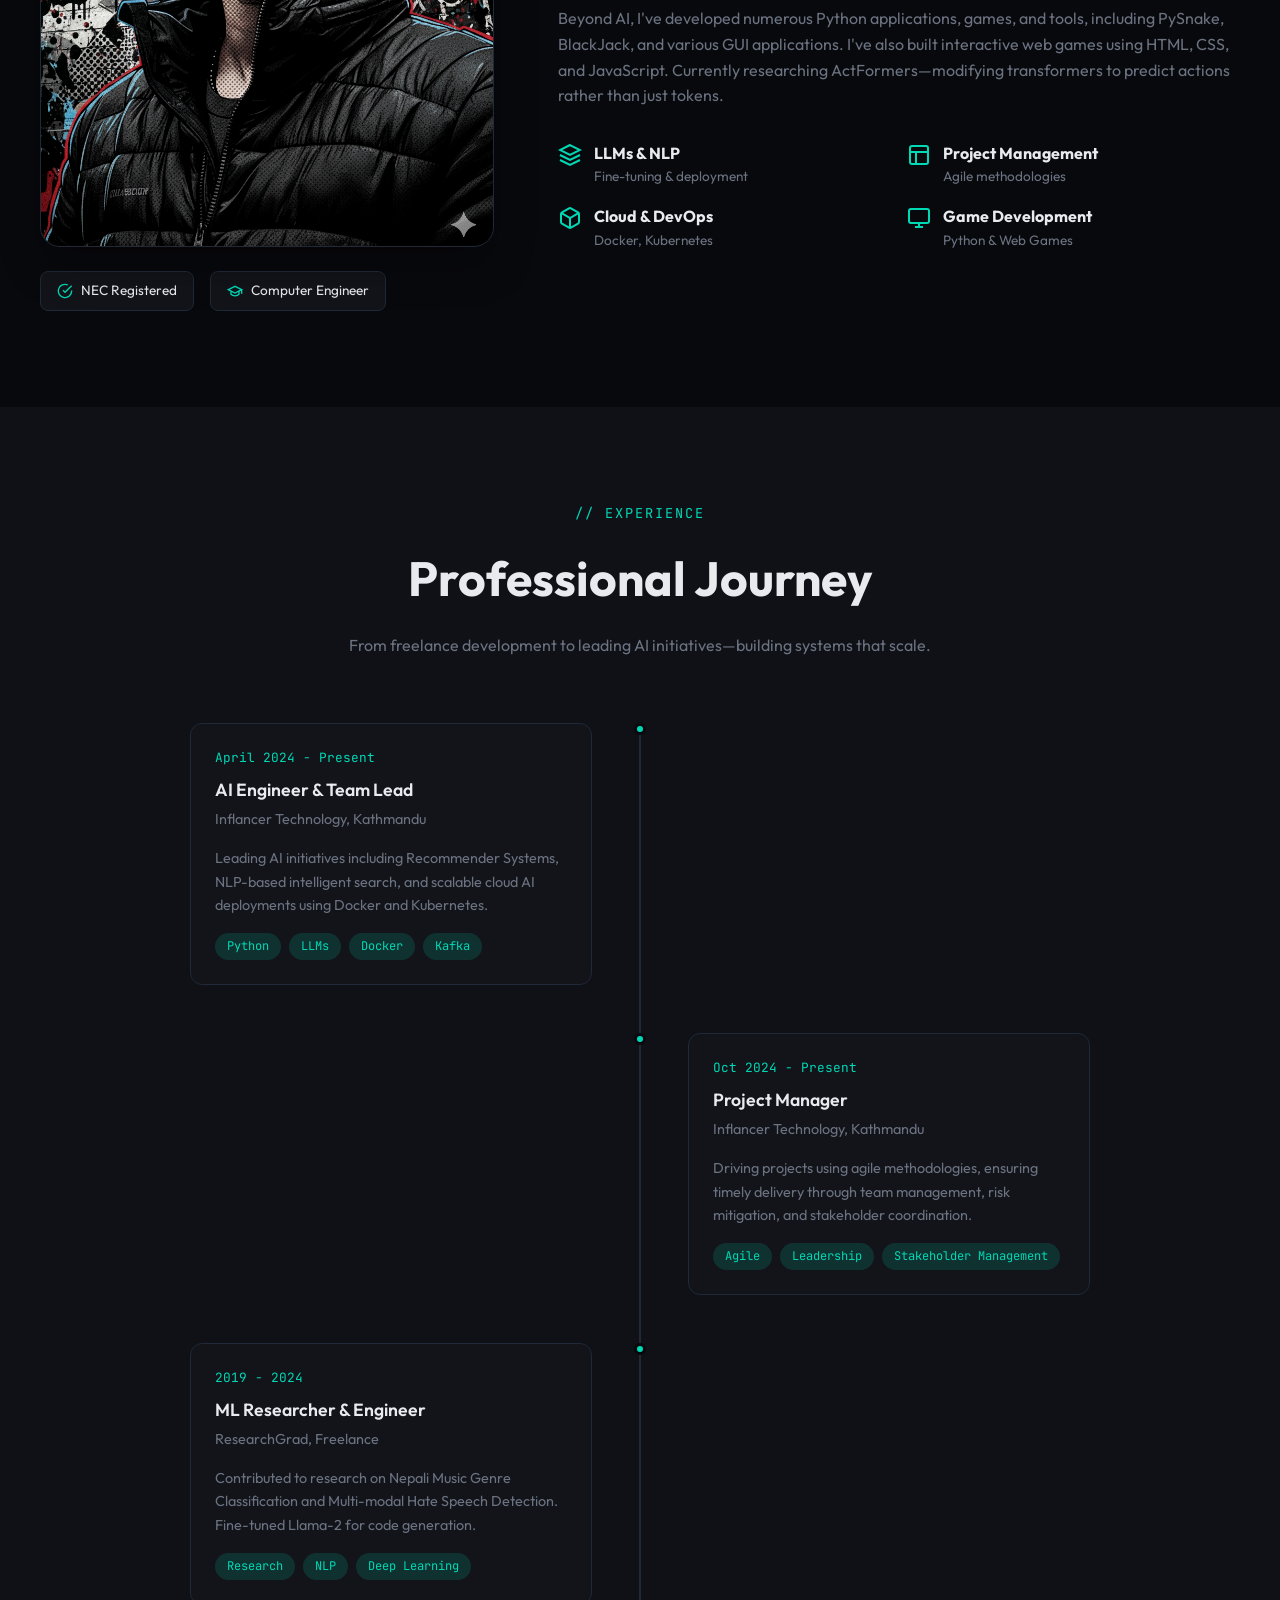
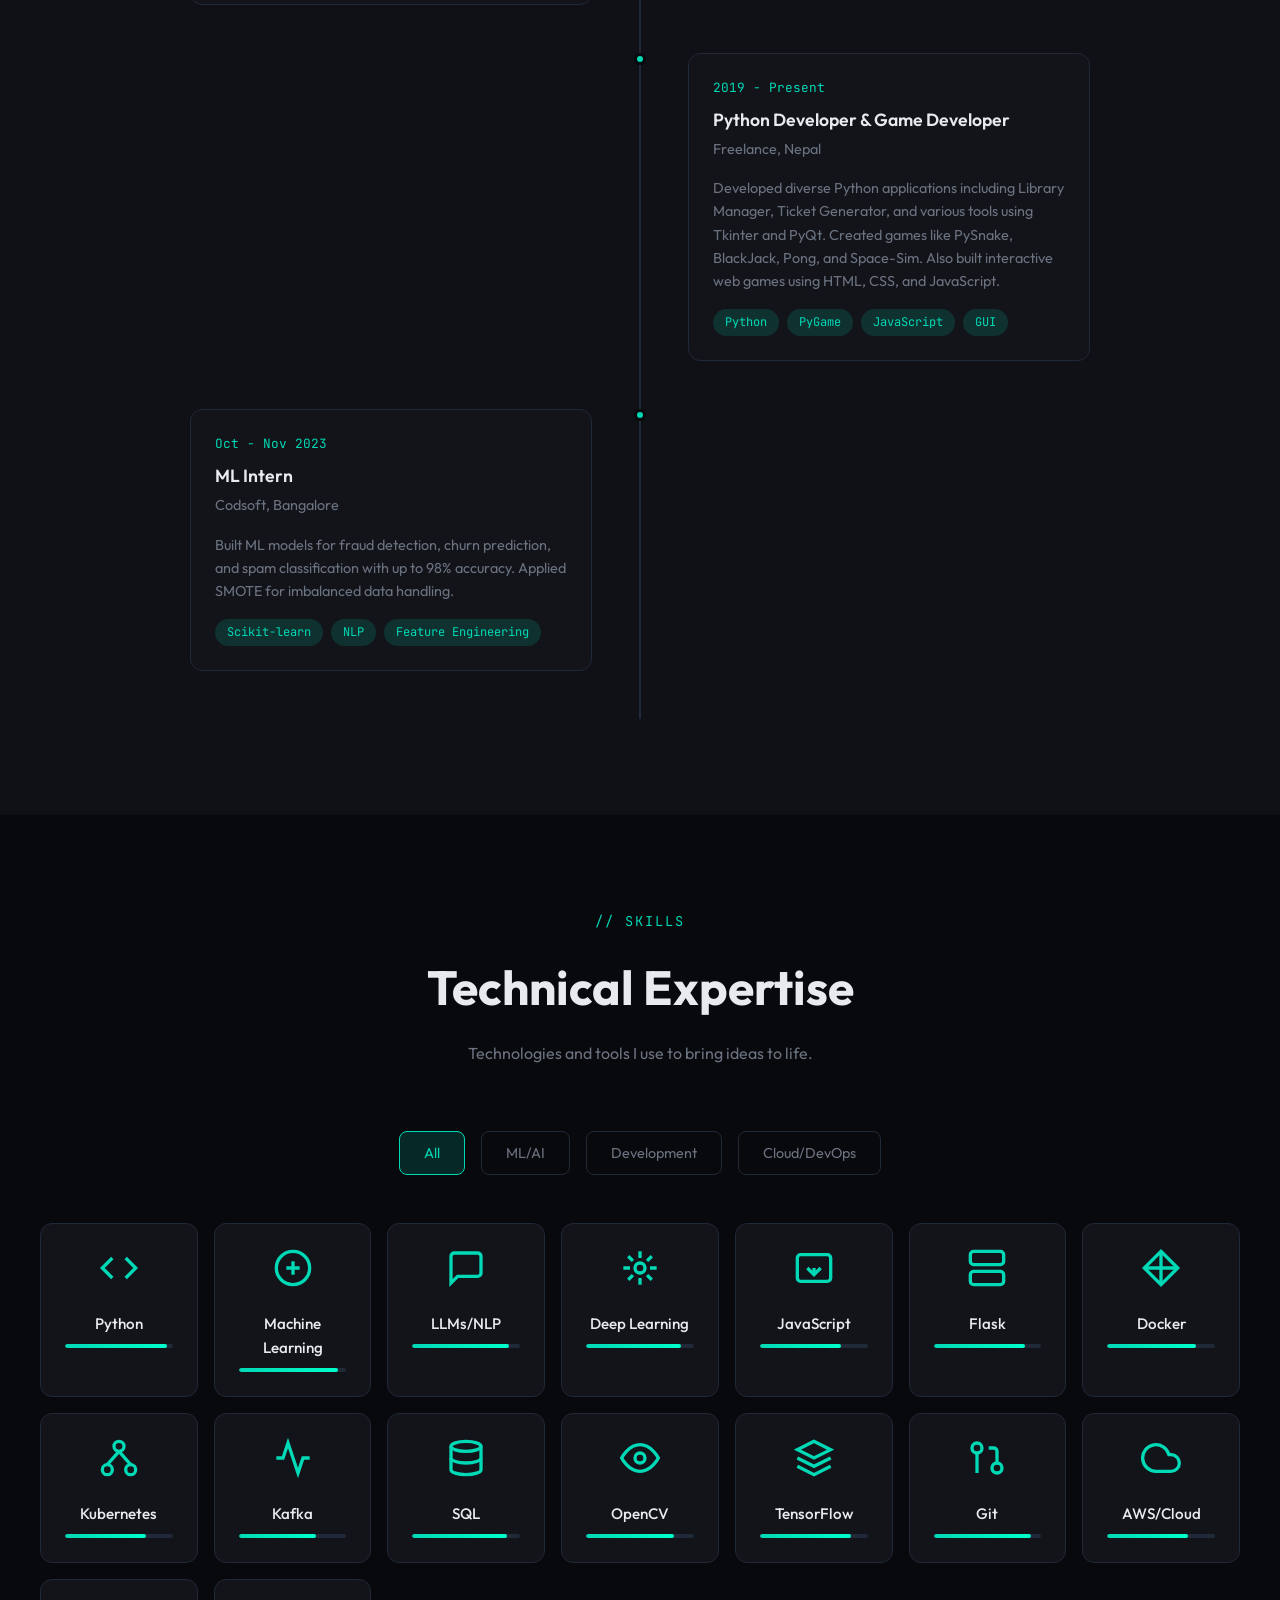
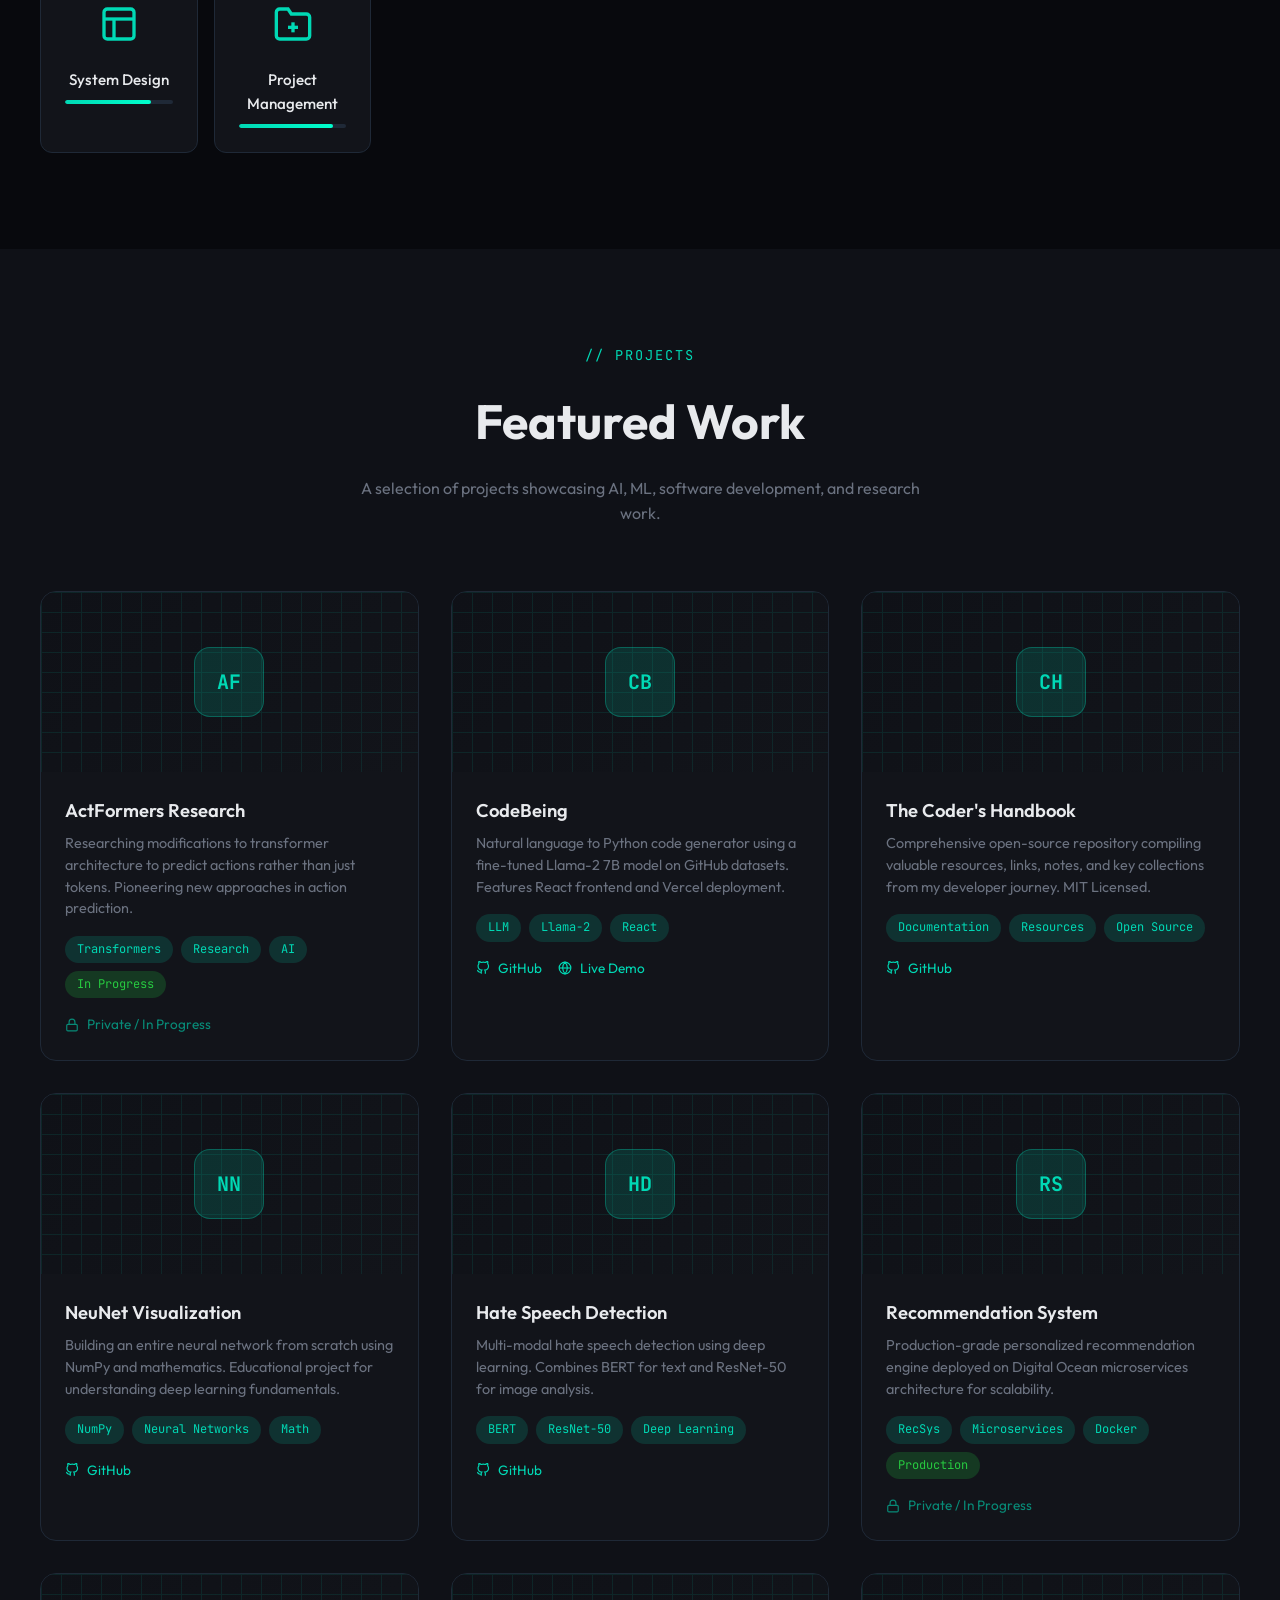
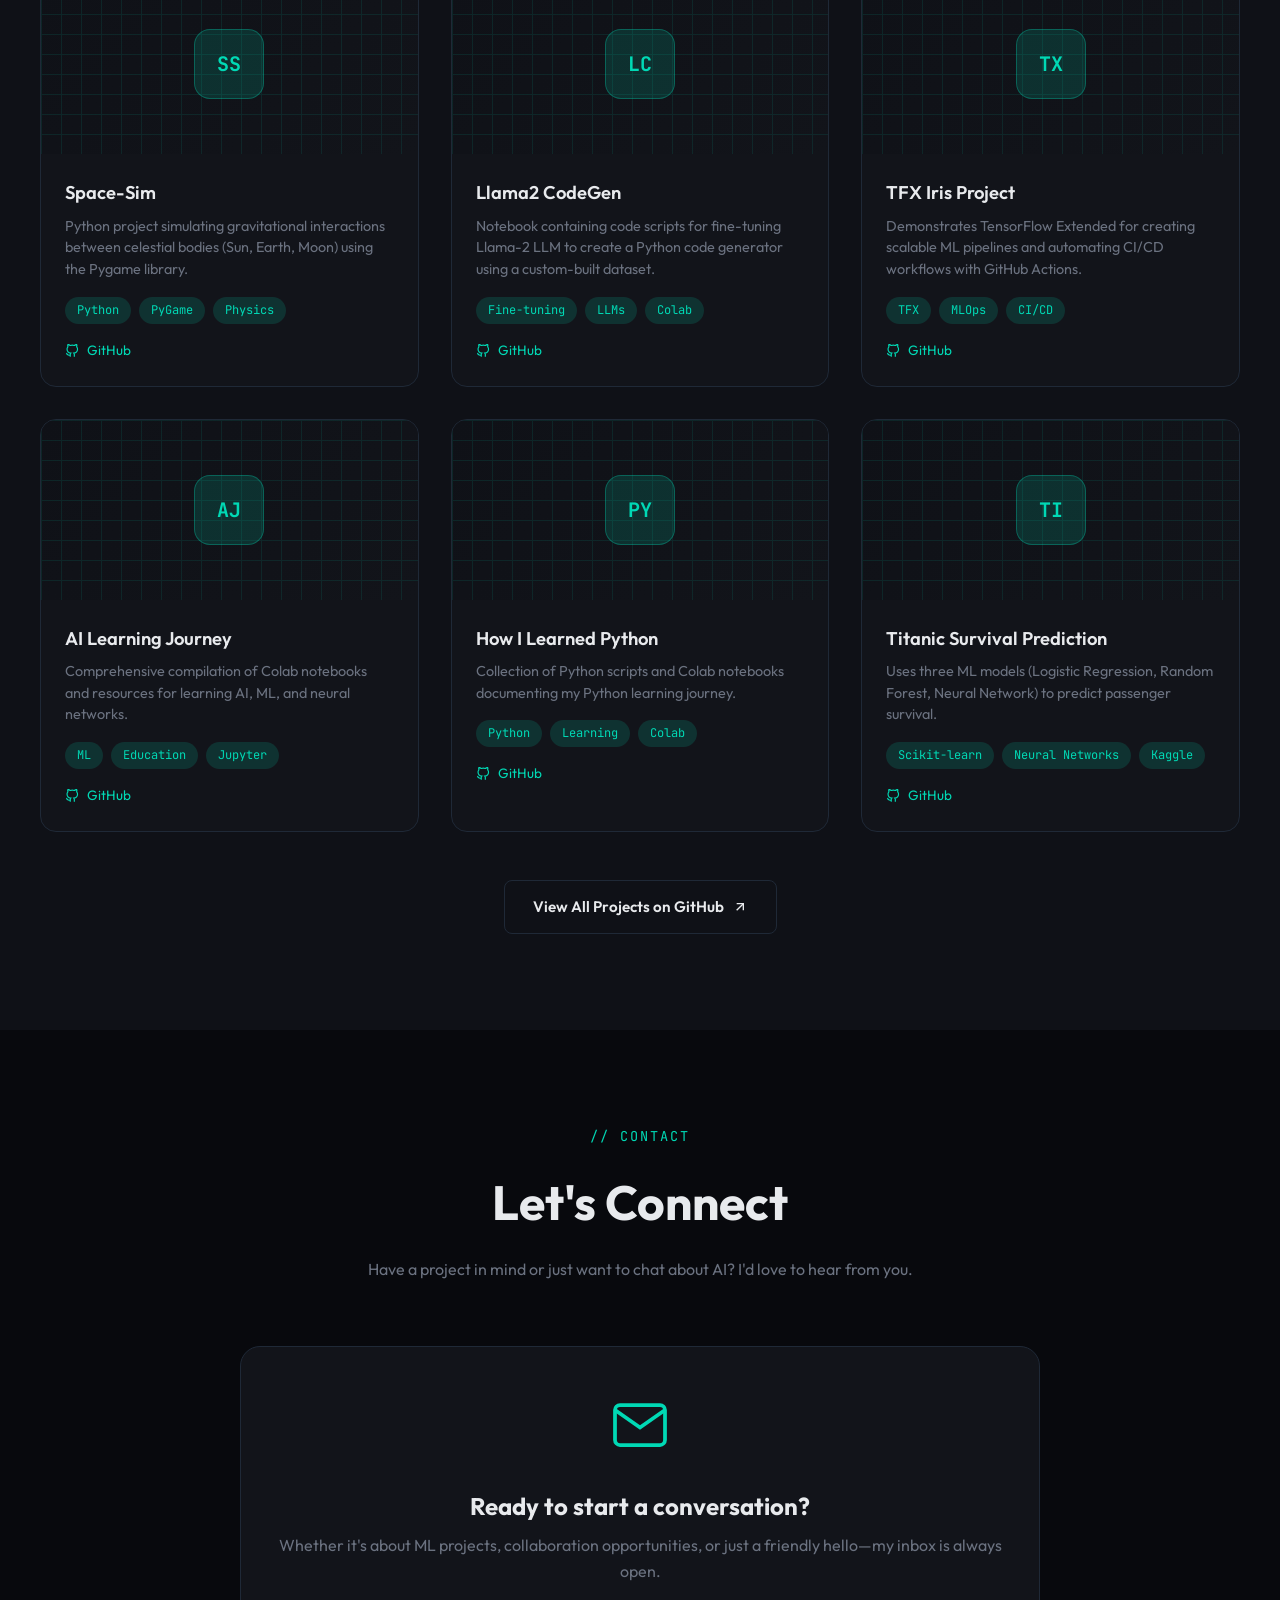
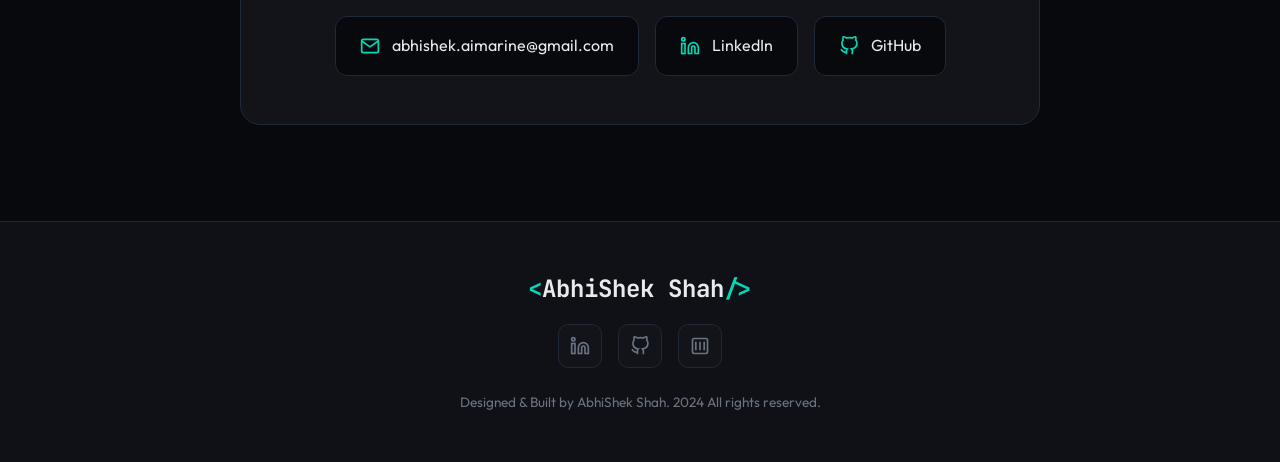
==== commit edf36066: "Add Achievements link to navigation menu" ====
--- a/index.html
+++ b/index.html
@@ -36,6 +36,7 @@
                 <a href="#experience" class="nav-link">Experience</a>
                 <a href="#skills" class="nav-link">Skills</a>
                 <a href="#projects" class="nav-link">Projects</a>
+                <a href="achievements.html" class="nav-link">Achievements</a>
                 <a href="#contact" class="nav-link">Contact</a>
                 <a href="https://abhishekshahhtmlresume.vercel.app" target="_blank" class="btn btn-primary btn-small">Resume</a>
             </div>
--- a/styles.css
+++ b/styles.css
@@ -35,6 +35,7 @@
     color: var(--bg);
 }
 
+/* Custom Scrollbar */
 ::-webkit-scrollbar {
     width: 8px;
 }
@@ -92,7 +93,7 @@
 }
 
 .header.scrolled {
-    background: rgba(8, 9, 13, 0.9);
+    background: rgba(8, 9, 13, 0.92);
     backdrop-filter: blur(20px);
     border-bottom: 1px solid var(--border);
 }
@@ -195,6 +196,14 @@
 .btn-small {
     padding: 0.5rem 1rem;
     font-size: 0.85rem;
+}
+
+/* ========== Focus States (Accessibility) ========== */
+a:focus-visible,
+button:focus-visible,
+input:focus-visible {
+    outline: 2px solid var(--accent);
+    outline-offset: 3px;
 }
 
 /* ========== Mobile Menu ========== */
@@ -432,52 +441,41 @@
 
 .about-image-frame {
     position: relative;
-    border-radius: 16px;
+    border-radius: 20px;
     overflow: hidden;
     border: 1px solid var(--border);
     background: var(--card);
-}
-
-.about-image-placeholder {
+    box-shadow: 0 20px 40px rgba(0, 0, 0, 0.3);
+    transition: transform 0.4s ease, box-shadow 0.4s ease;
+}
+
+.about-image-frame:hover {
+    transform: translateY(-5px);
+    box-shadow: 0 25px 50px rgba(0, 0, 0, 0.4);
+    border-color: var(--accent);
+}
+
+.about-photo {
+    width: 100%;
+    height: auto;
+    display: block;
     aspect-ratio: 3/4;
-    background: linear-gradient(135deg, var(--bg-secondary), var(--card));
-    display: flex;
-    align-items: center;
-    justify-content: center;
-    position: relative;
-    overflow: hidden;
-}
-
-.about-image-placeholder::before {
+    object-fit: cover;
+    filter: grayscale(20%) contrast(1.1);
+    transition: filter 0.5s ease, transform 0.5s ease;
+}
+
+.about-image-frame:hover .about-photo {
+    filter: grayscale(0%) contrast(1.1);
+    transform: scale(1.03);
+}
+
+.about-image-frame::after {
     content: '';
     position: absolute;
     inset: 0;
-    background: linear-gradient(135deg, var(--accent-dim), transparent);
-}
-
-.avatar-circle {
-    width: 120px;
-    height: 120px;
-    border-radius: 50%;
-    background: linear-gradient(135deg, var(--accent), rgba(0, 217, 181, 0.6));
-    display: flex;
-    align-items: center;
-    justify-content: center;
-    position: relative;
-    z-index: 1;
-    animation: float 3s ease-in-out infinite;
-}
-
-@keyframes float {
-    0%, 100% { transform: translateY(0); }
-    50% { transform: translateY(-10px); }
-}
-
-.avatar-initials {
-    font-family: 'JetBrains Mono', monospace;
-    font-size: 2.5rem;
-    font-weight: 700;
-    color: var(--bg);
+    background: linear-gradient(135deg, rgba(0, 217, 181, 0.05), transparent 50%);
+    pointer-events: none;
 }
 
 .about-credentials {
@@ -605,6 +603,12 @@
     background: var(--accent);
     border-radius: 50%;
     border: 3px solid var(--bg);
+    box-shadow: 0 0 0 0 rgba(0, 217, 181, 0.4);
+    transition: box-shadow 0.3s ease;
+}
+
+.timeline-item:hover .timeline-dot {
+    box-shadow: 0 0 0 6px rgba(0, 217, 181, 0.2);
 }
 
 @media (min-width: 768px) {
@@ -630,6 +634,7 @@
 .timeline-card:hover {
     border-color: var(--accent);
     transform: translateY(-4px);
+    box-shadow: 0 10px 20px rgba(0, 0, 0, 0.2);
 }
 
 .timeline-date {
@@ -724,6 +729,7 @@
 .skill-card:hover {
     border-color: var(--accent);
     transform: translateY(-4px);
+    box-shadow: 0 0 15px rgba(0, 217, 181, 0.1);
 }
 
 .skill-icon {
@@ -748,7 +754,7 @@
 
 .skill-level-fill {
     height: 100%;
-    background: var(--accent);
+    background: linear-gradient(90deg, var(--accent), #00ffcc);
     border-radius: 2px;
     transition: width 1s ease;
 }
@@ -779,6 +785,7 @@
 .project-card:hover {
     border-color: var(--accent);
     transform: translateY(-8px);
+    box-shadow: 0 15px 30px rgba(0, 0, 0, 0.3), 0 0 20px rgba(0, 217, 181, 0.1);
 }
 
 .project-image {
@@ -1140,9 +1147,3 @@
         0%, 100% { opacity: 1; }
     }
 }
-
-
-
-
-
-
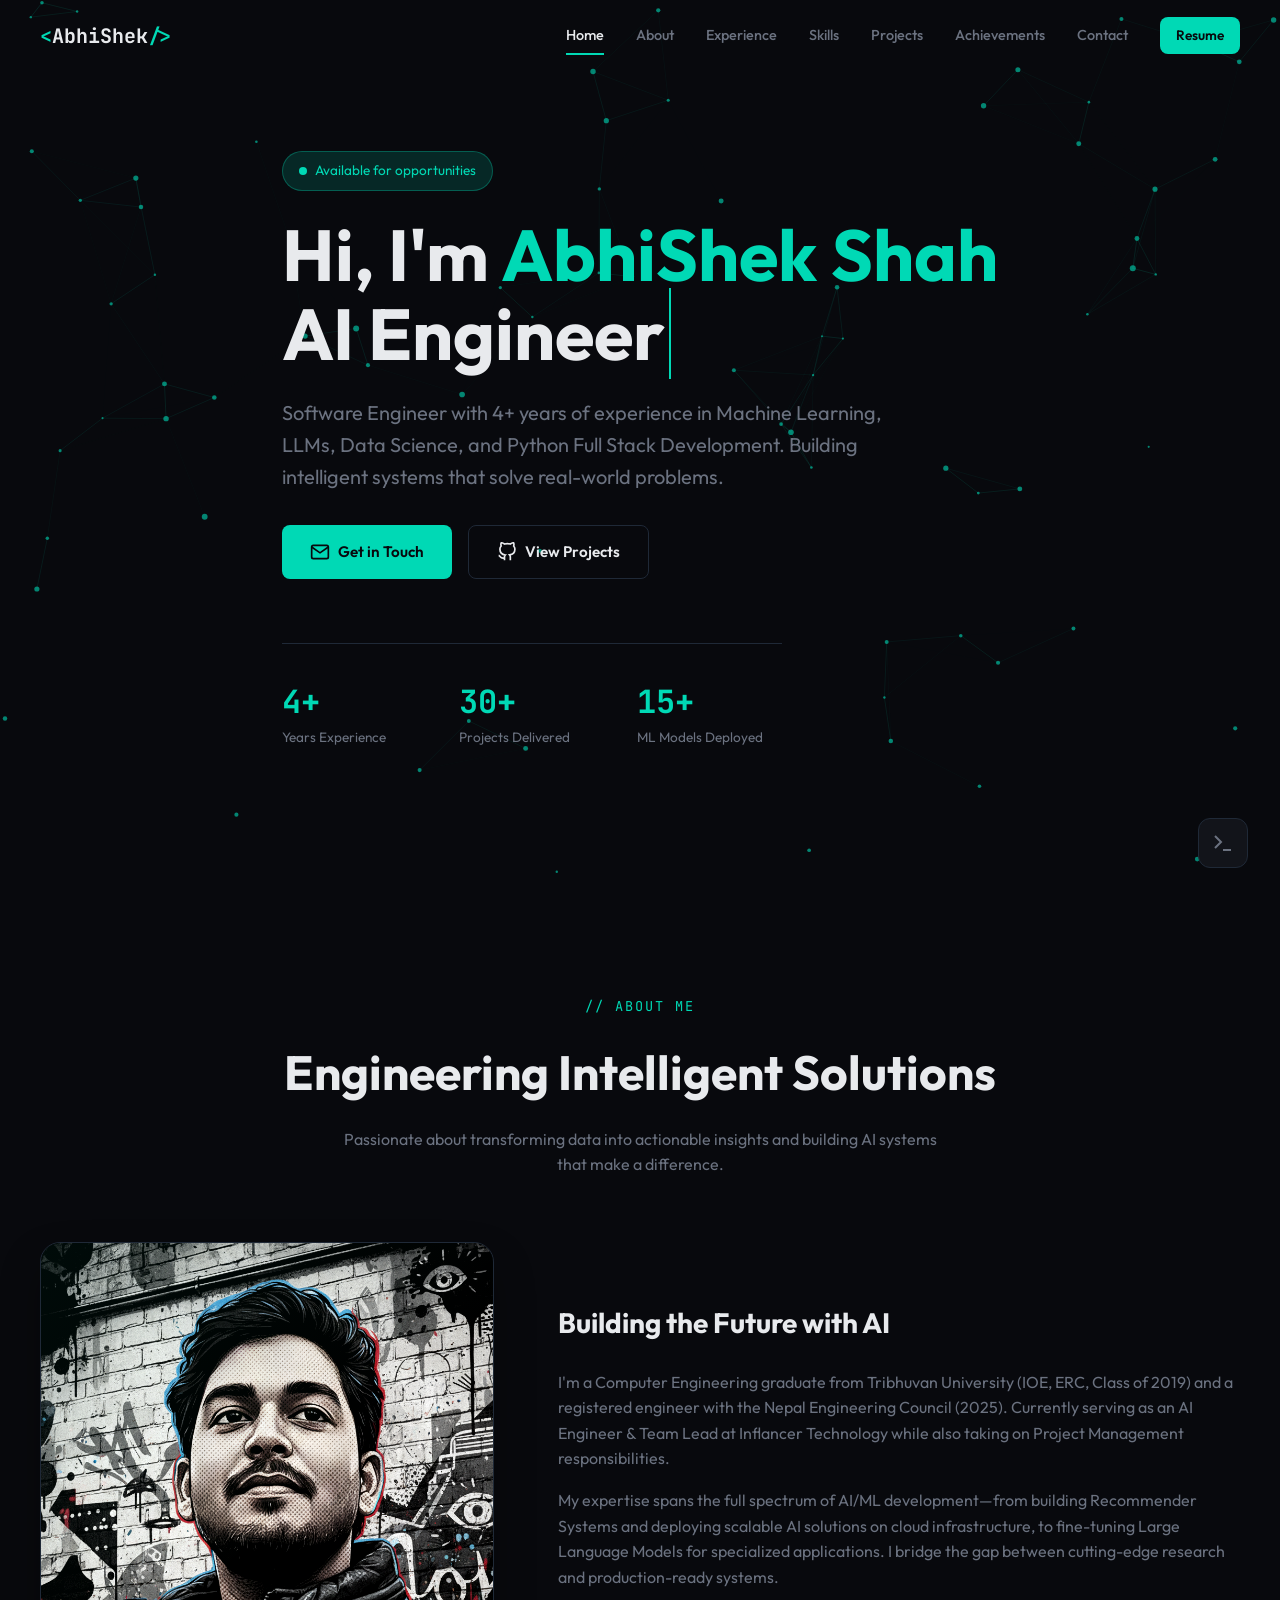
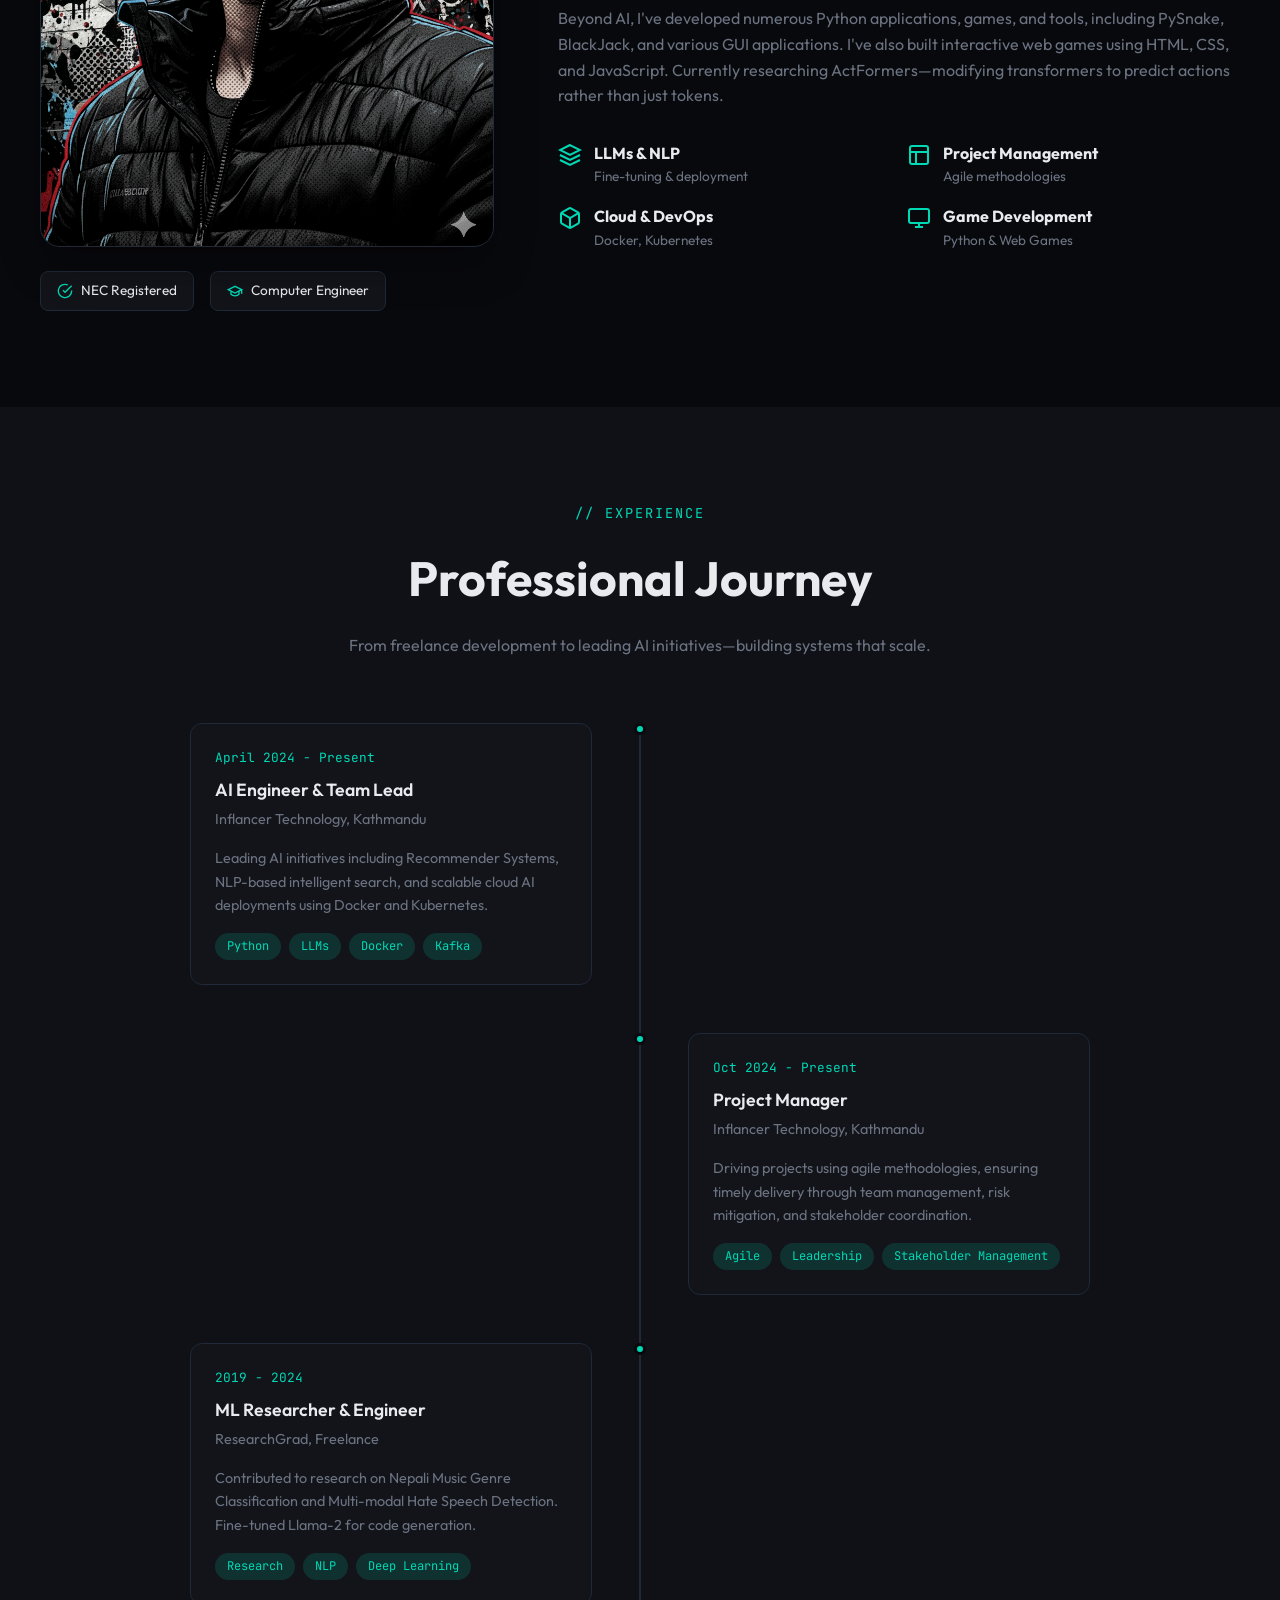
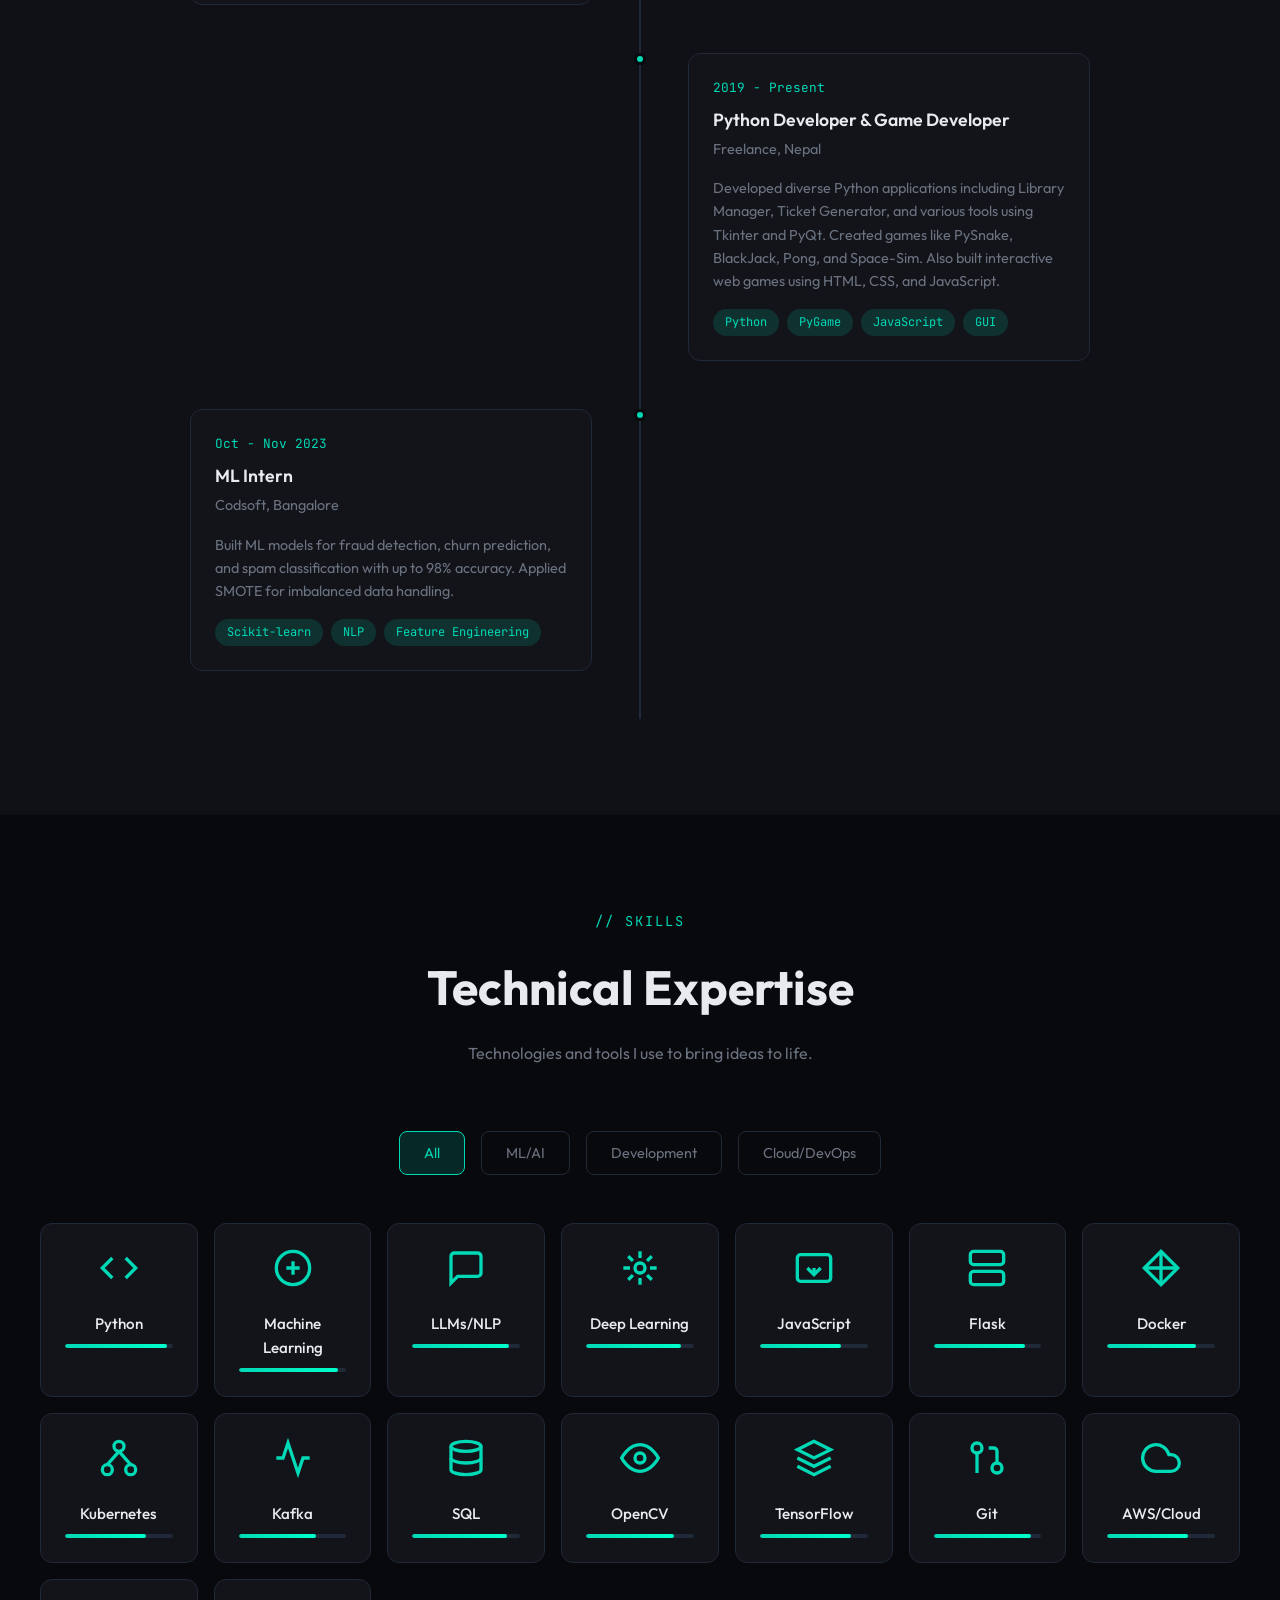
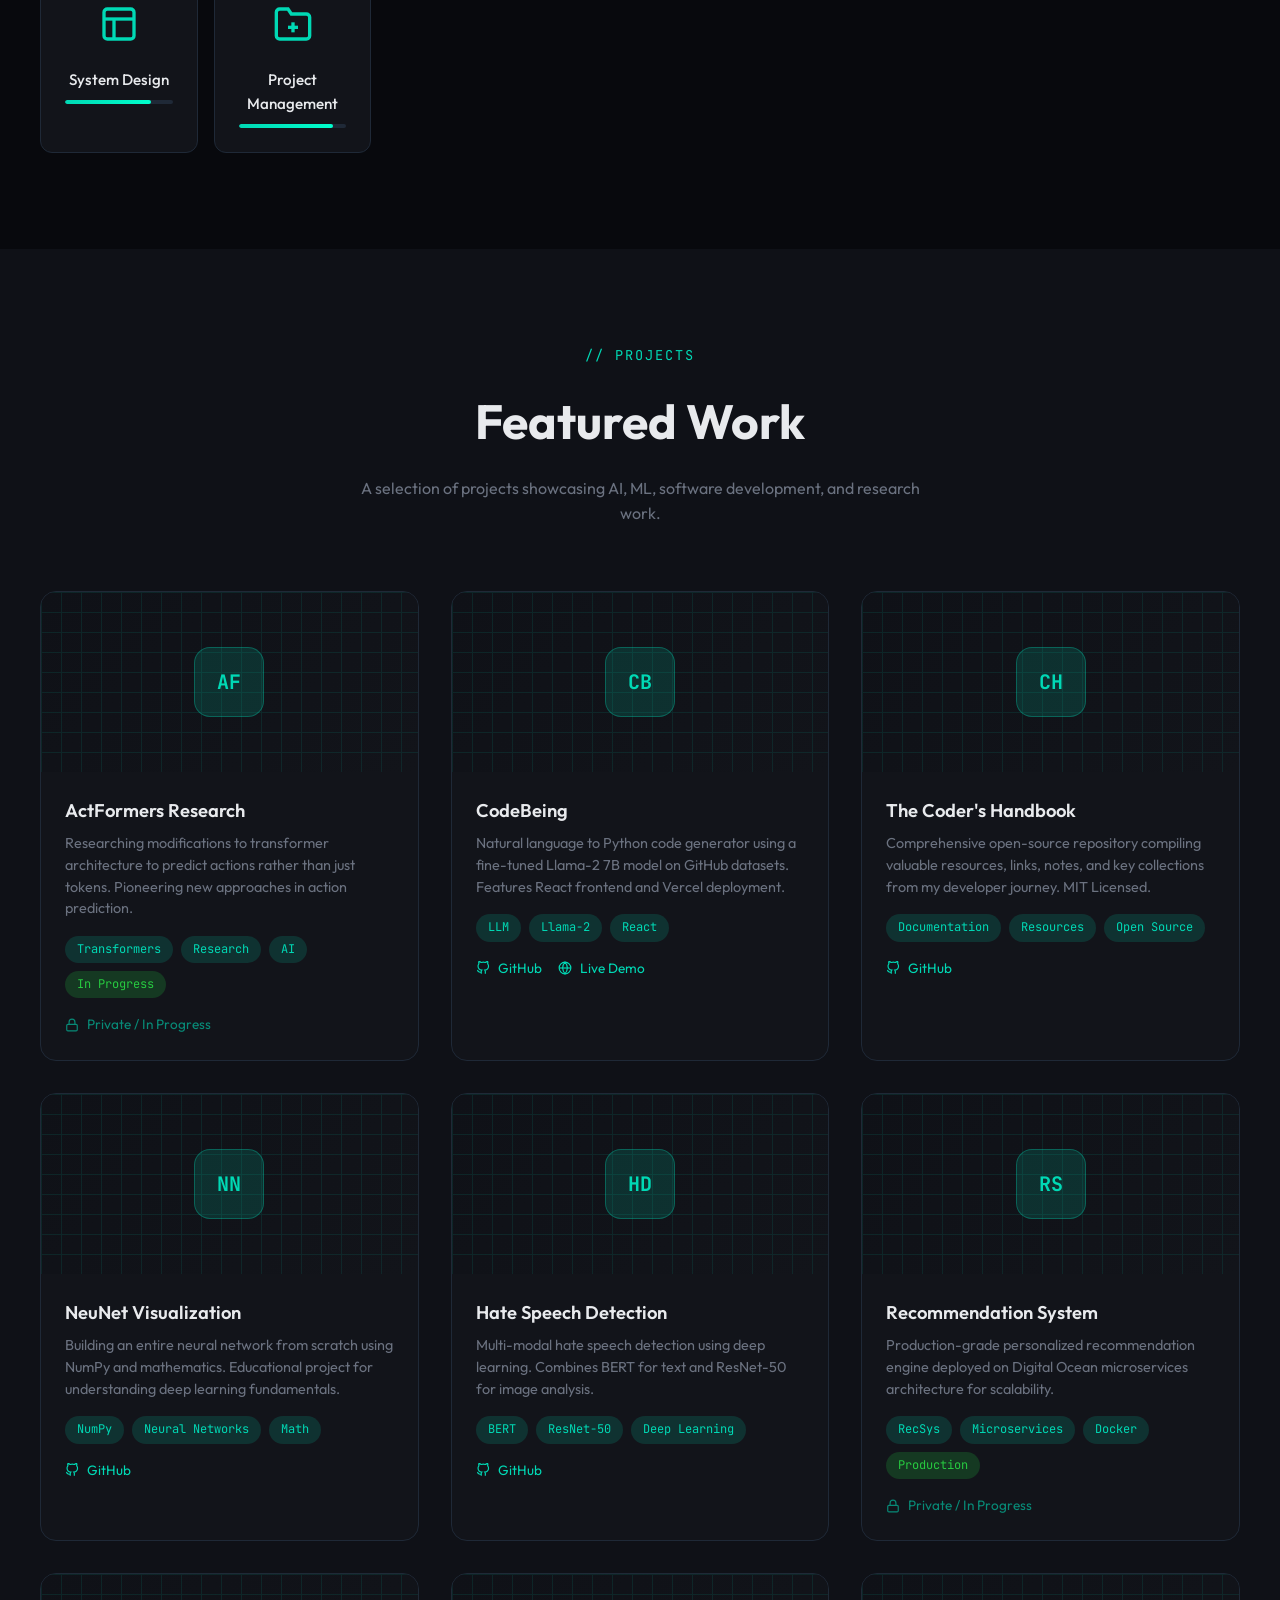
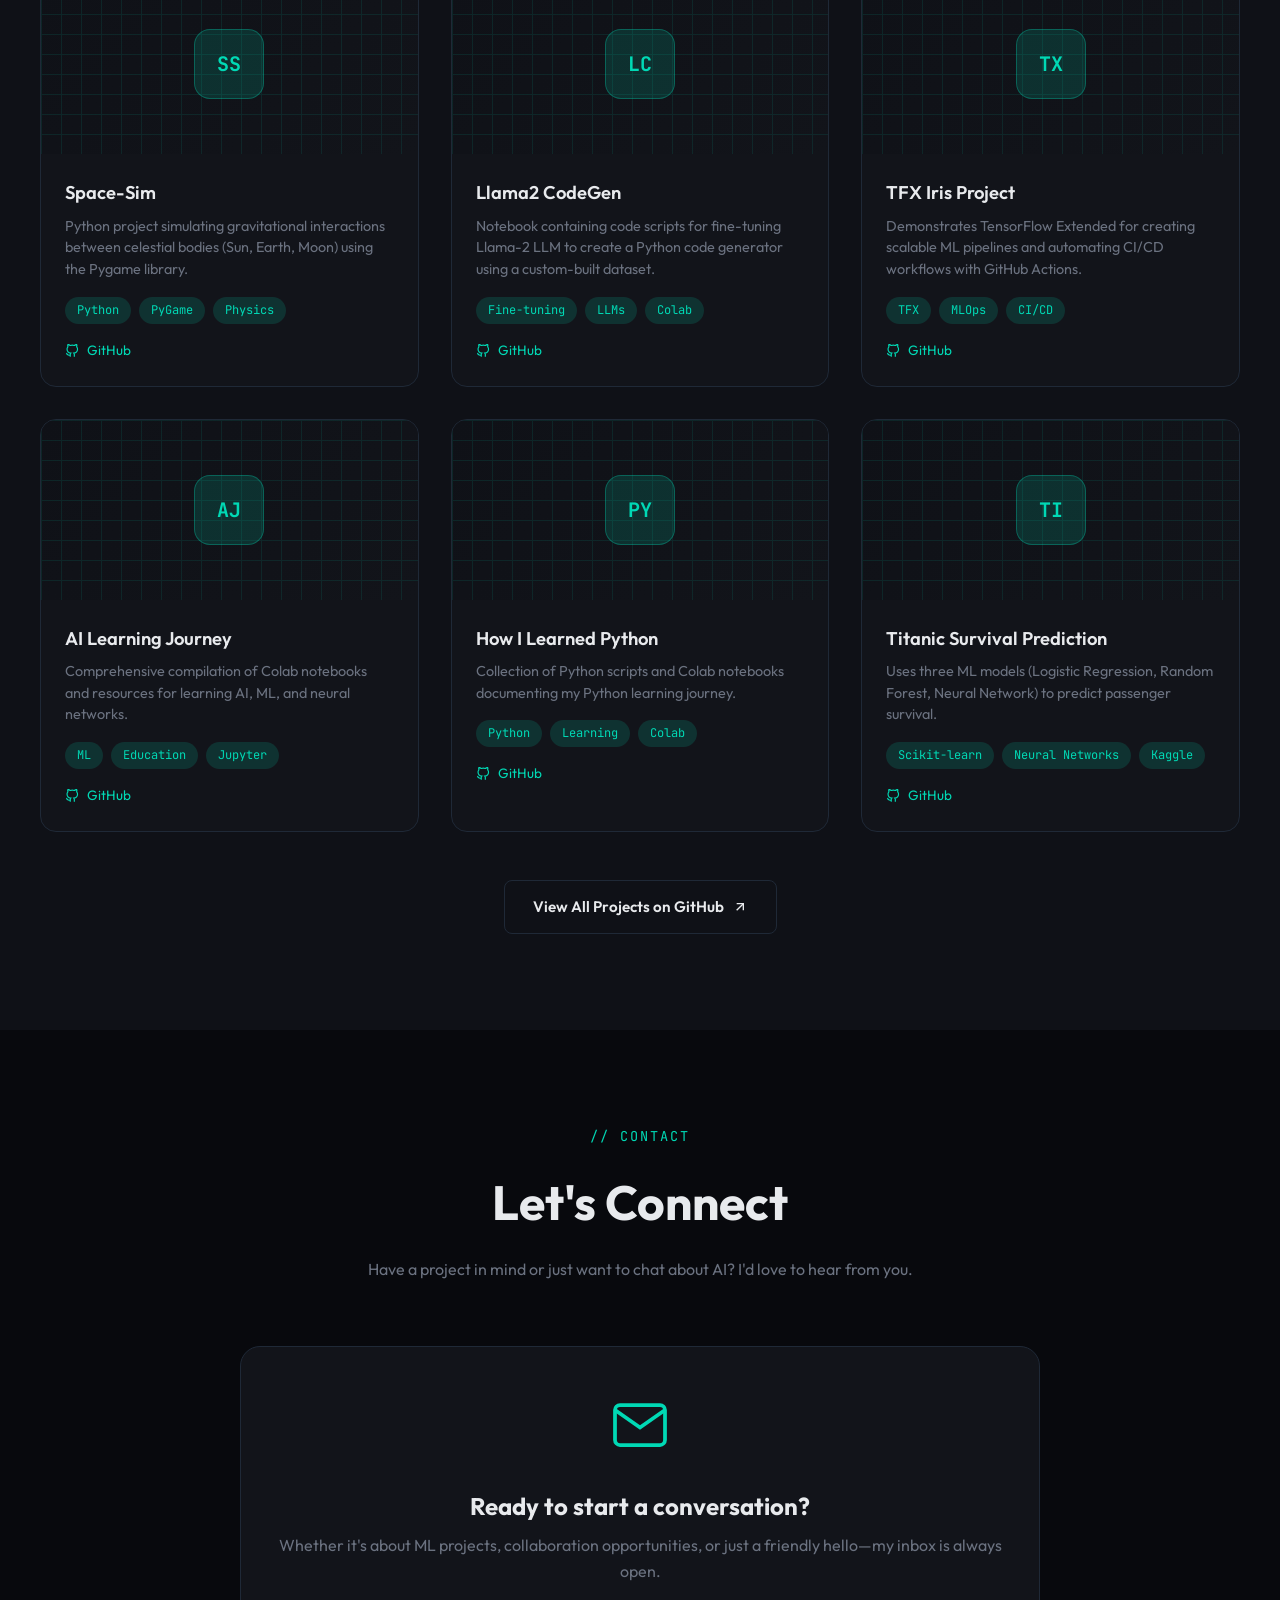
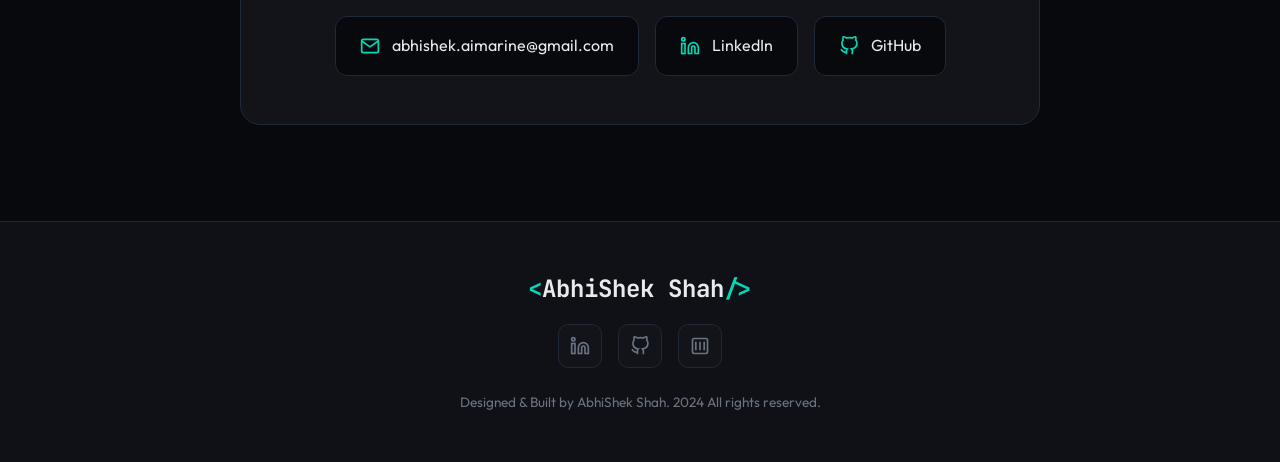
==== commit 39ad4b35: "Update index.html" ====
--- a/index.html
+++ b/index.html
@@ -38,7 +38,7 @@
                 <a href="#projects" class="nav-link">Projects</a>
                 <a href="achievements.html" class="nav-link">Achievements</a>
                 <a href="#contact" class="nav-link">Contact</a>
-                <a href="https://abhishekshahhtmlresume.vercel.app" target="_blank" class="btn btn-primary btn-small">Resume</a>
+                <a href="https://abhiverse-tex.vercel.app" target="_blank" class="btn btn-primary btn-small">Resume</a>
             </div>
         </nav>
     </header>
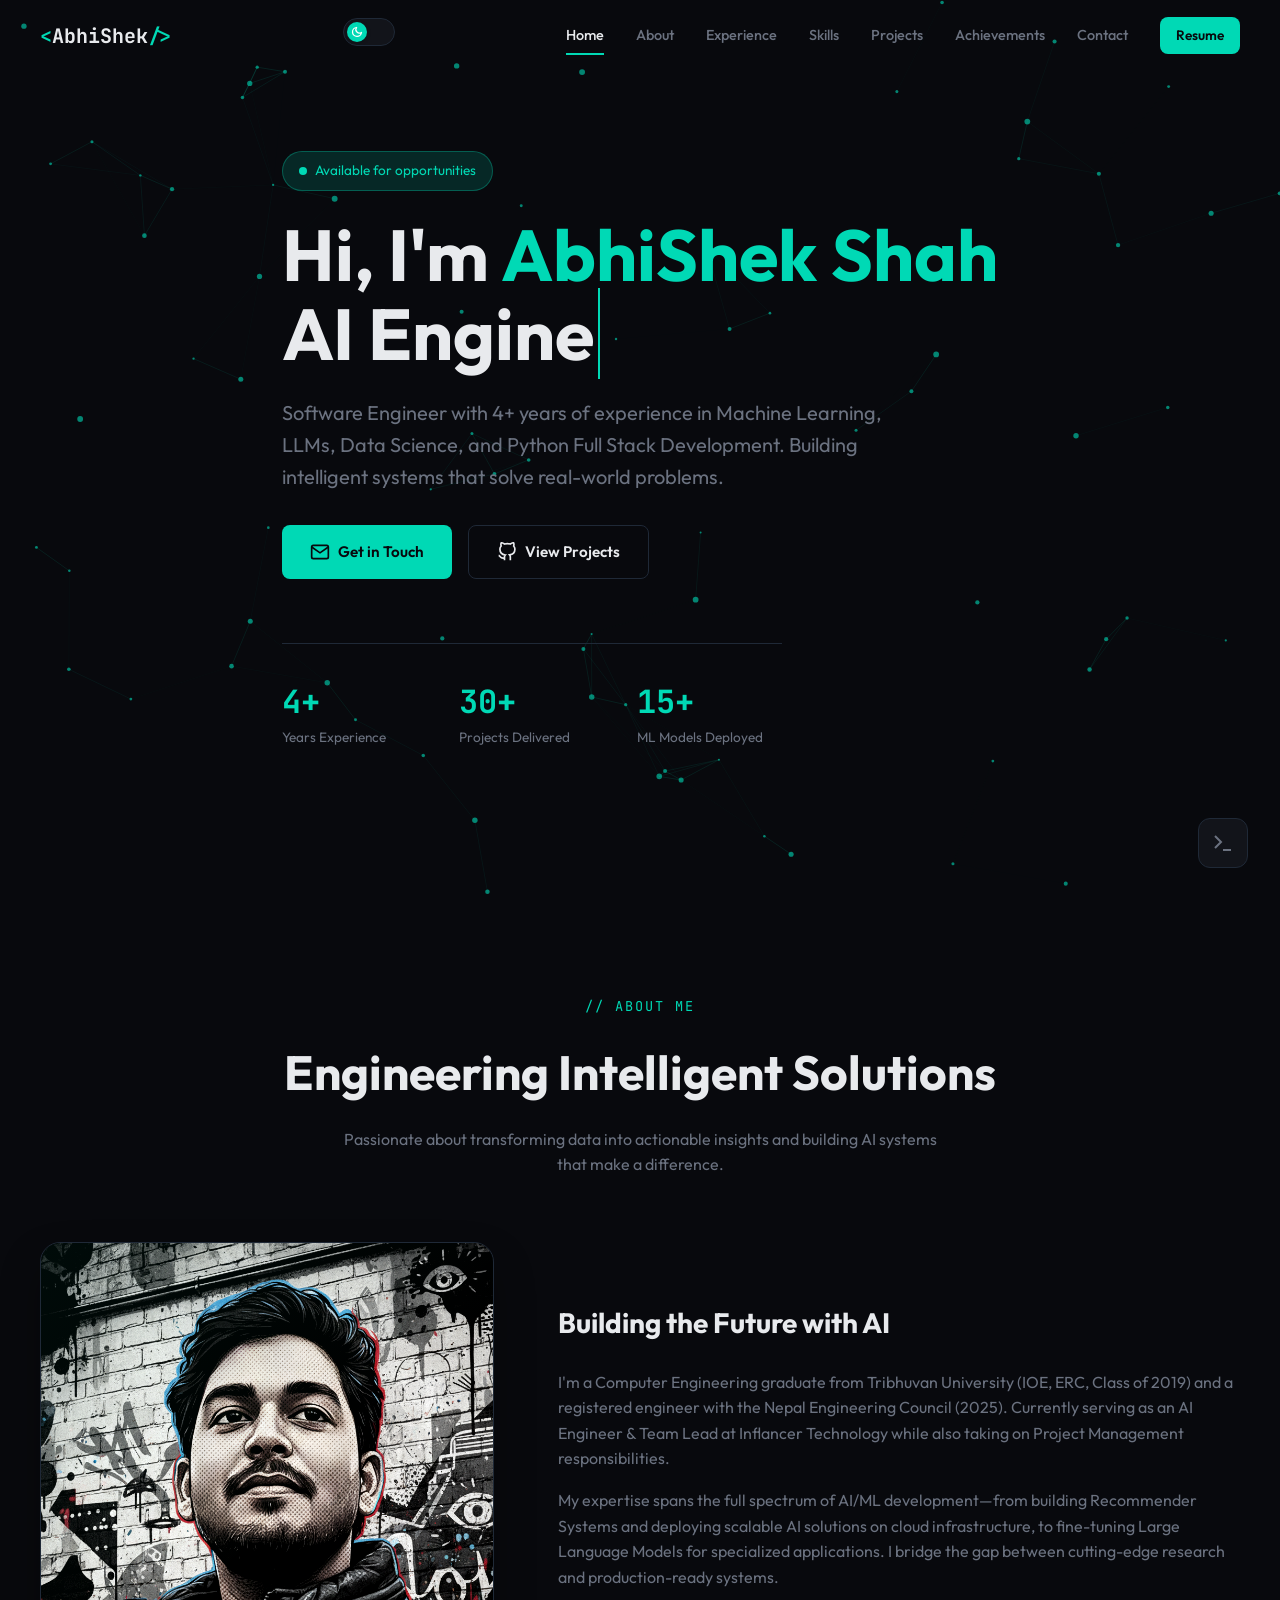
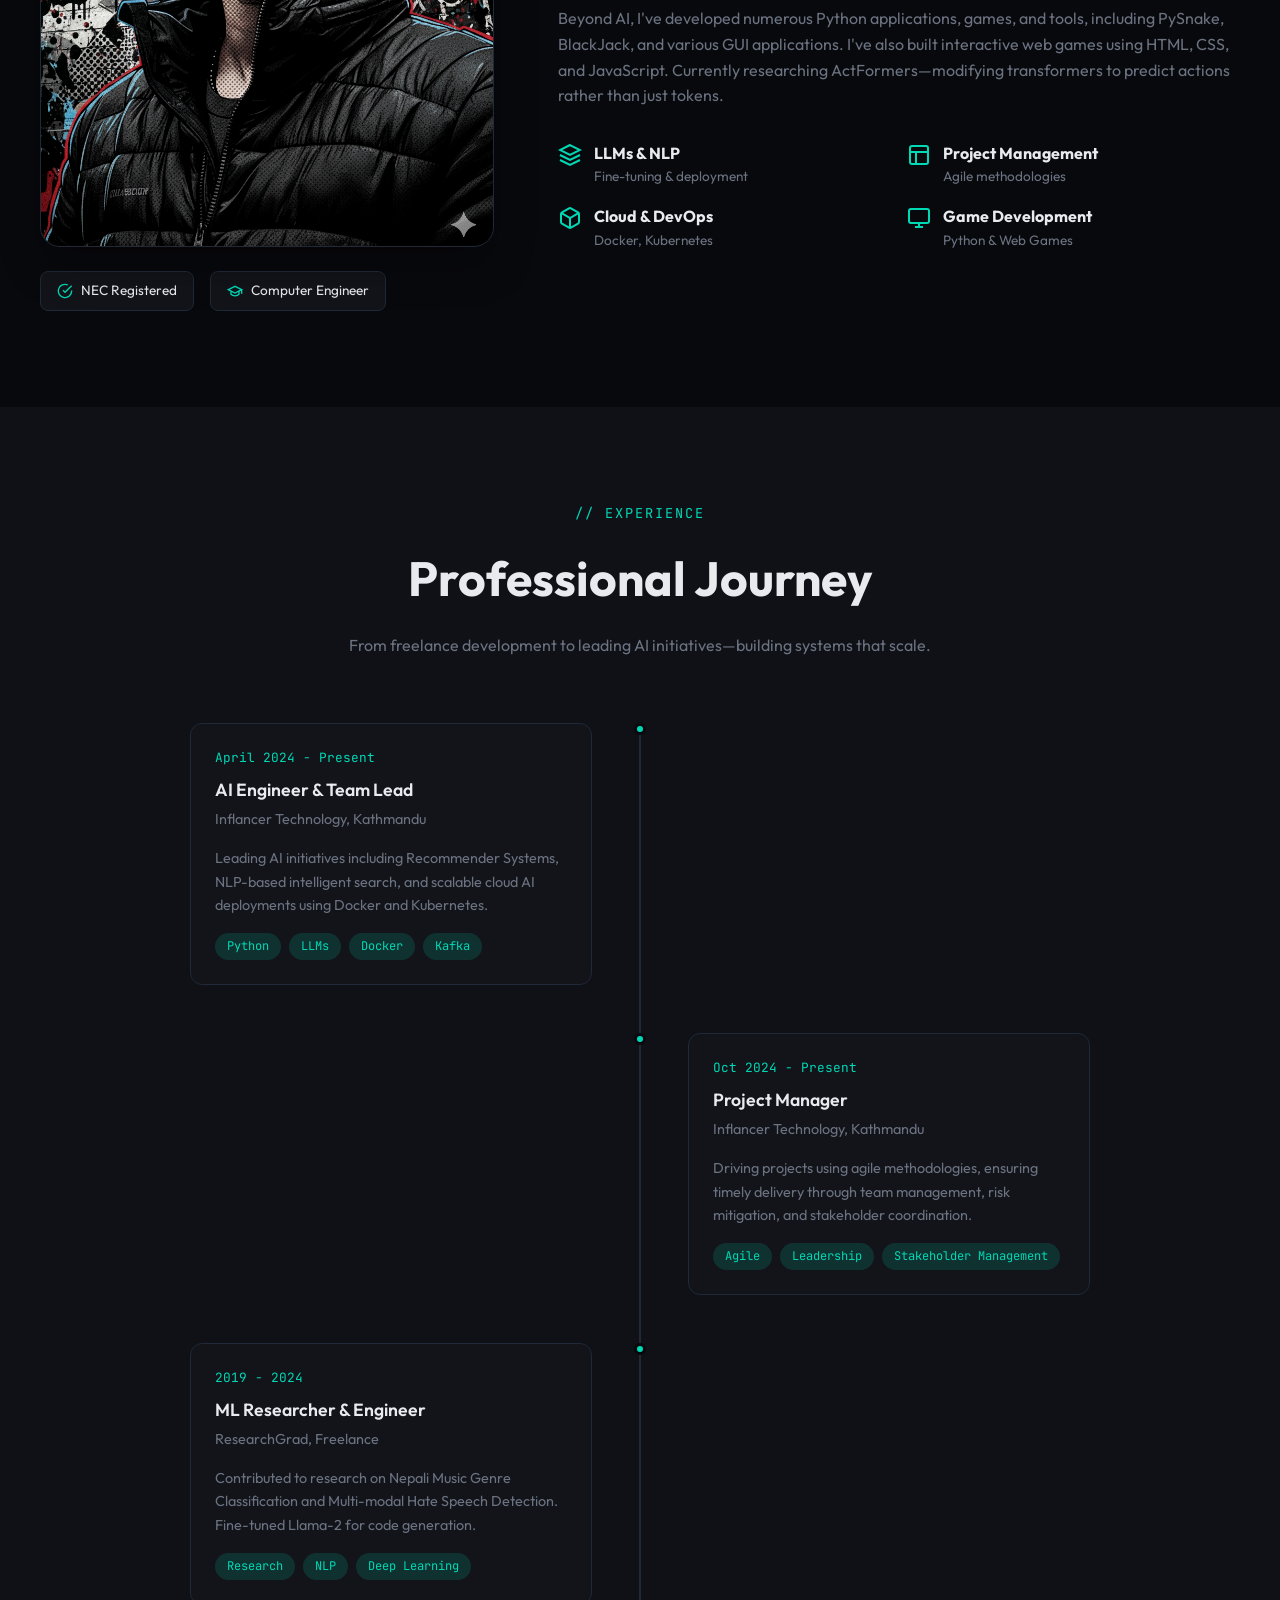
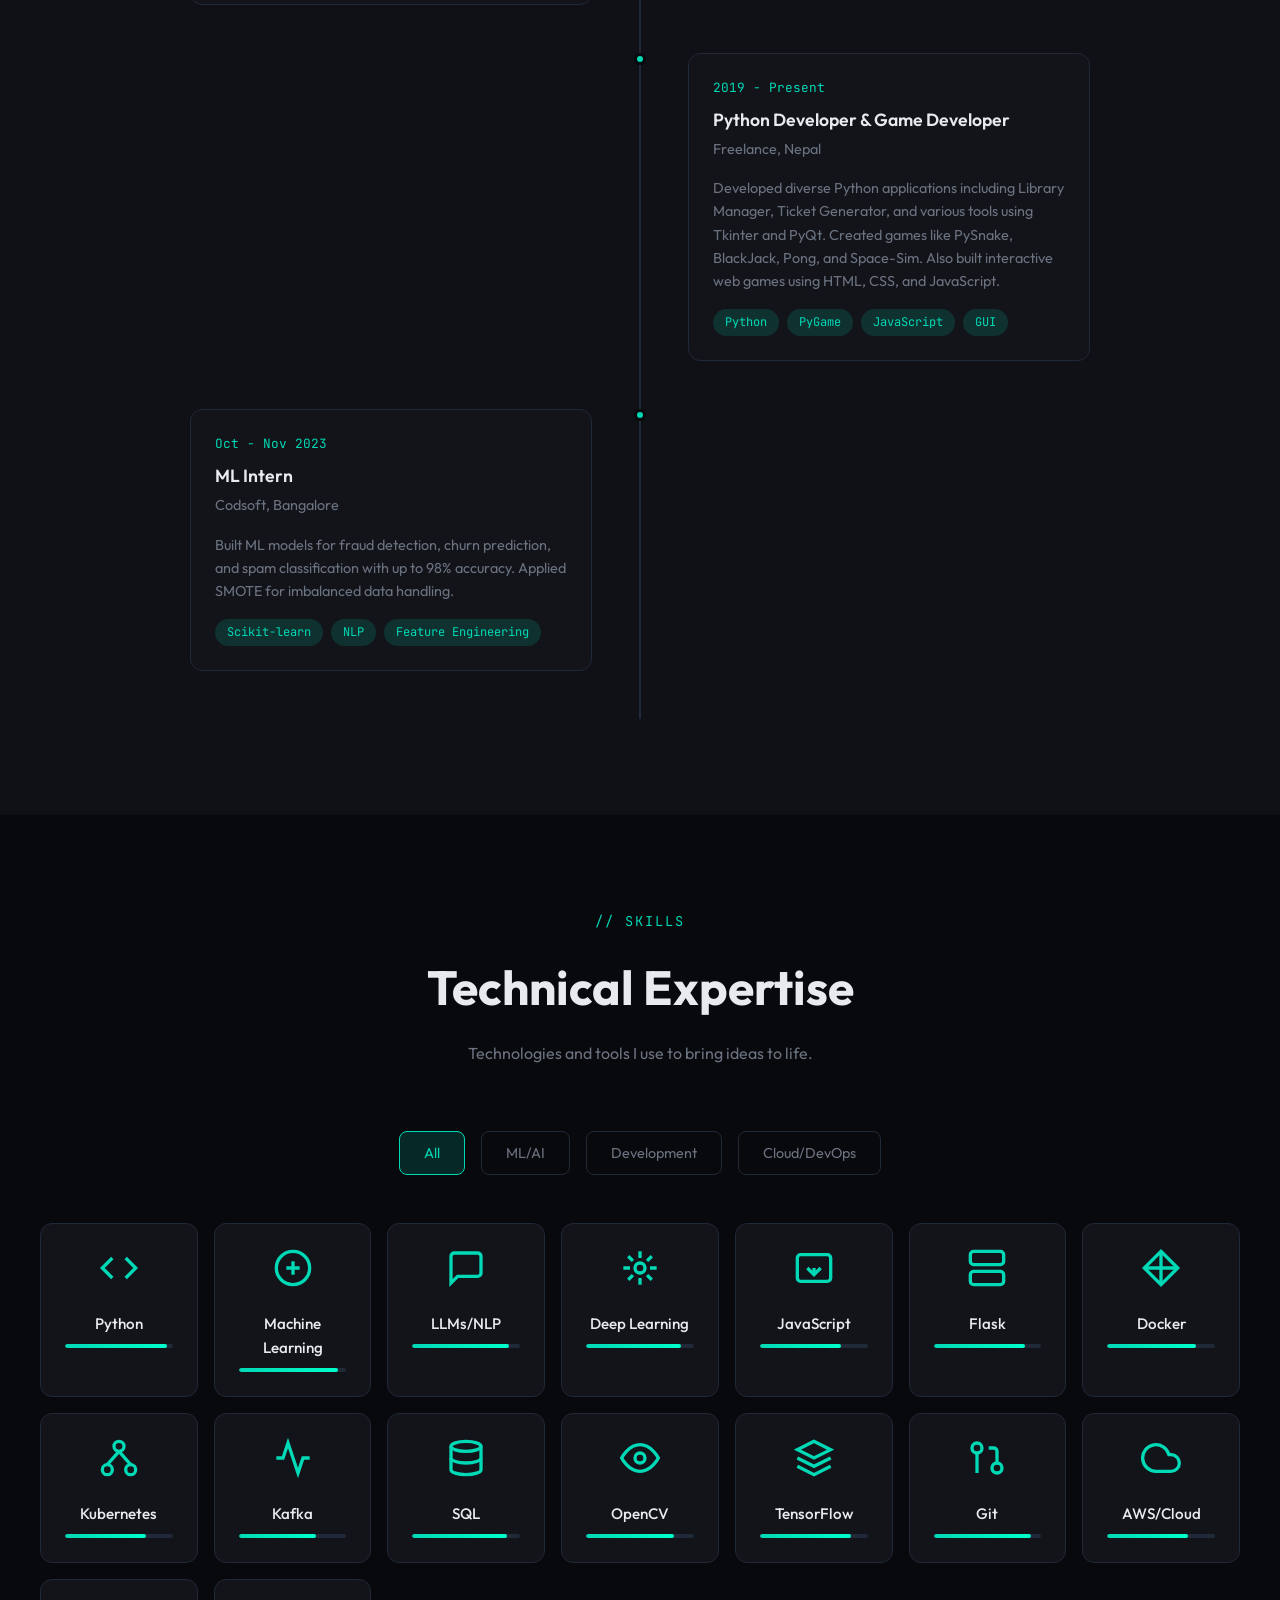
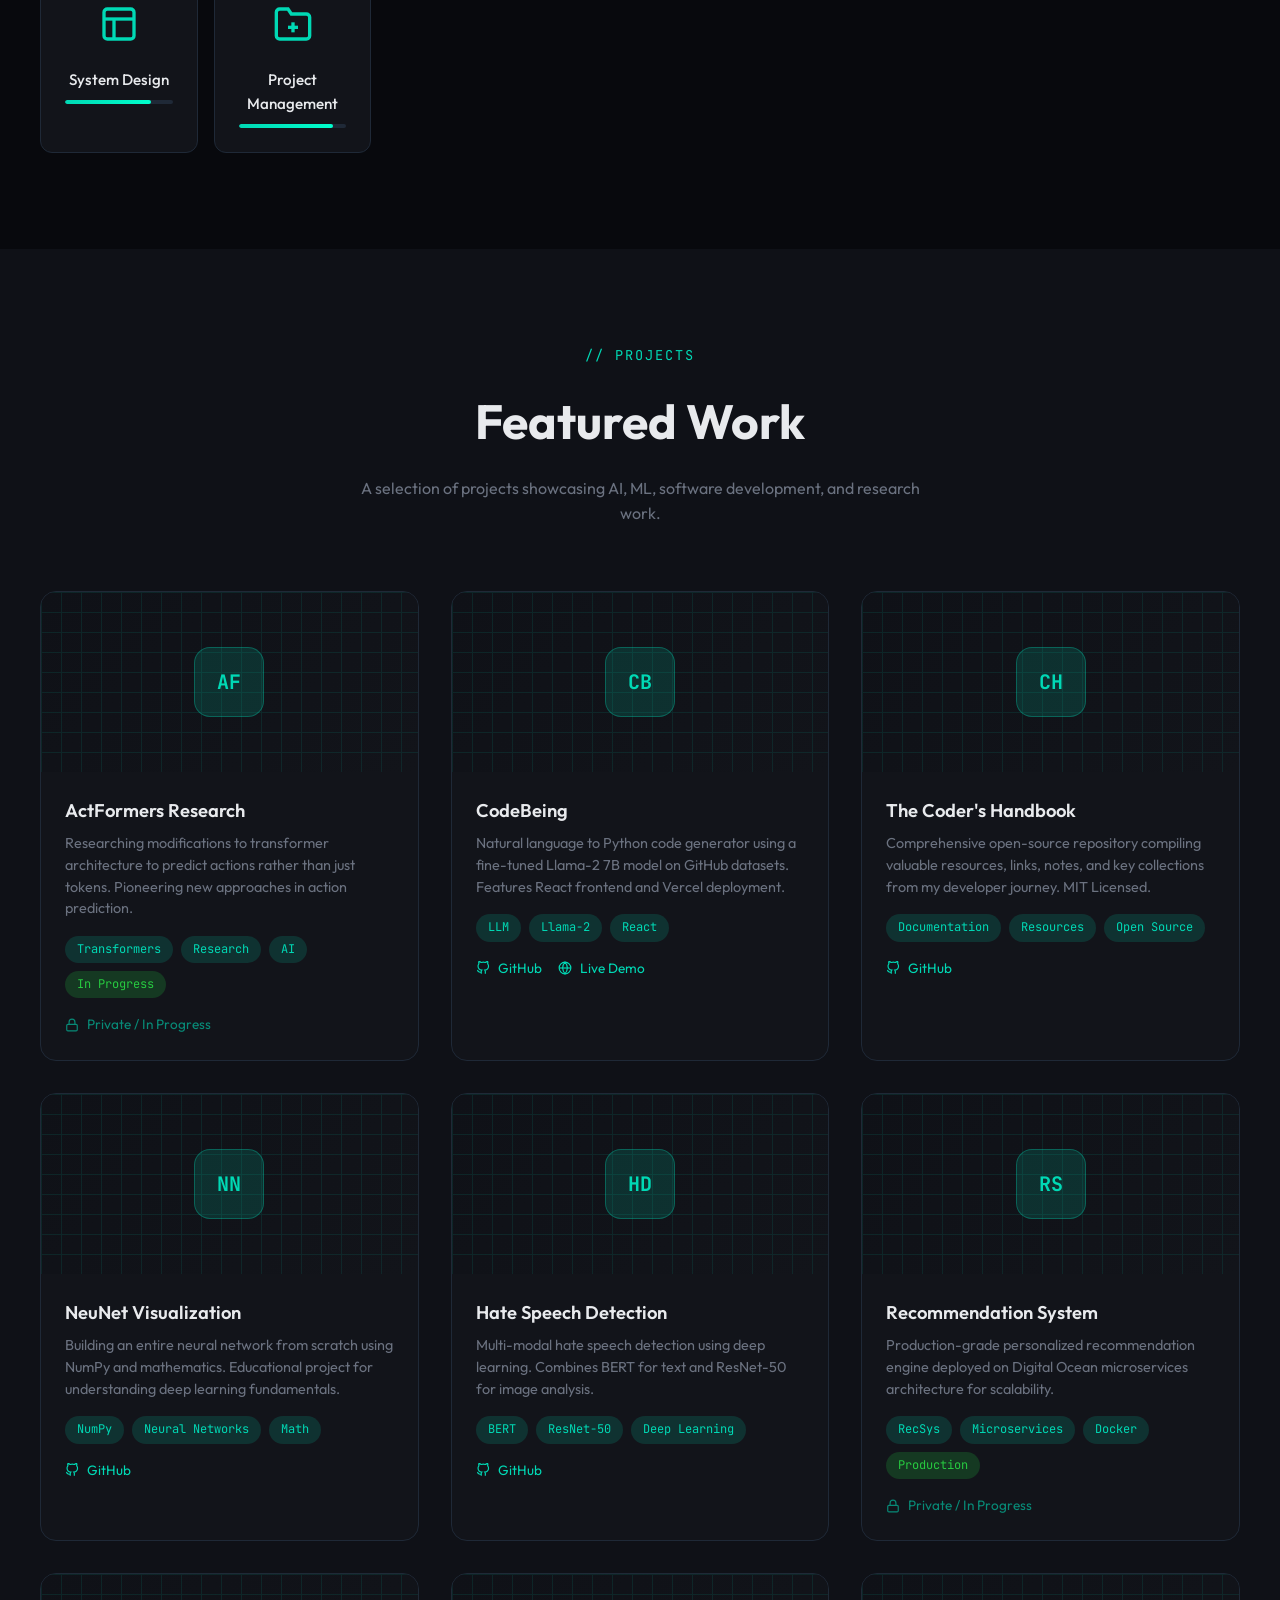
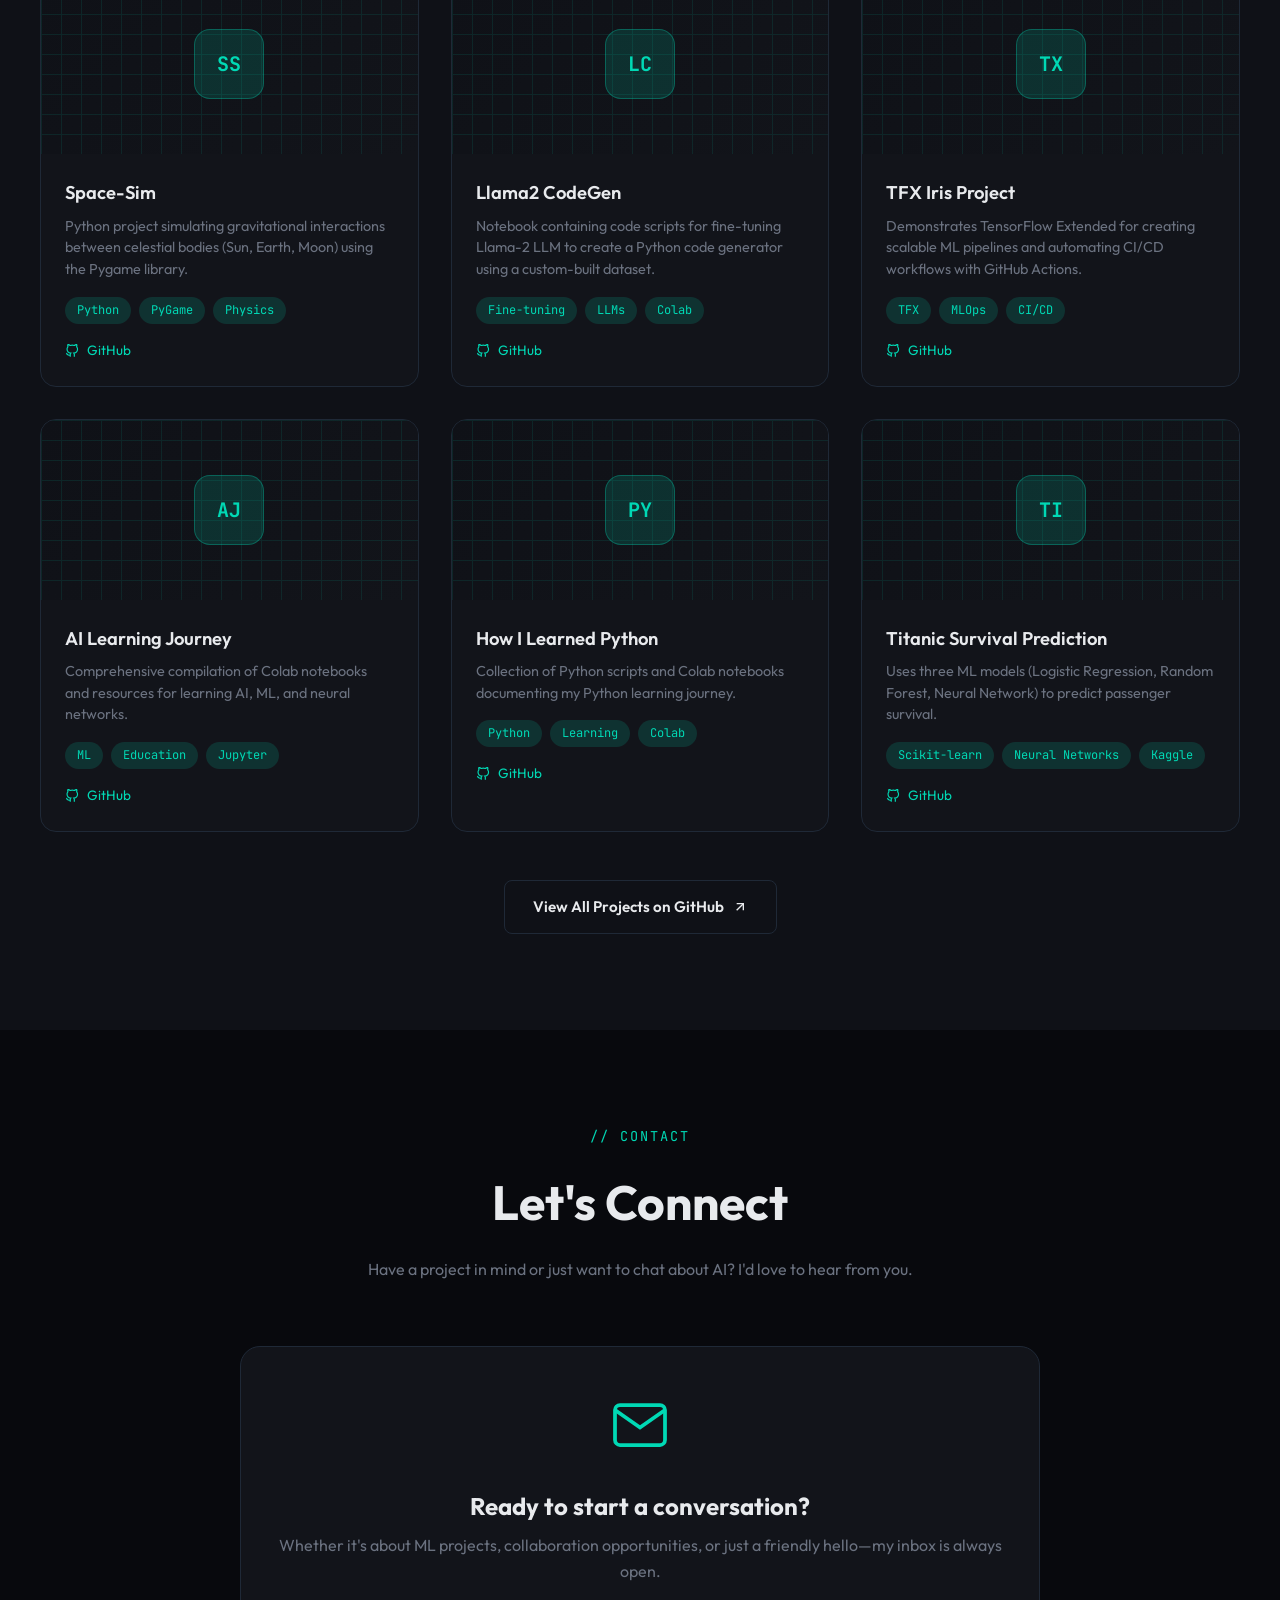
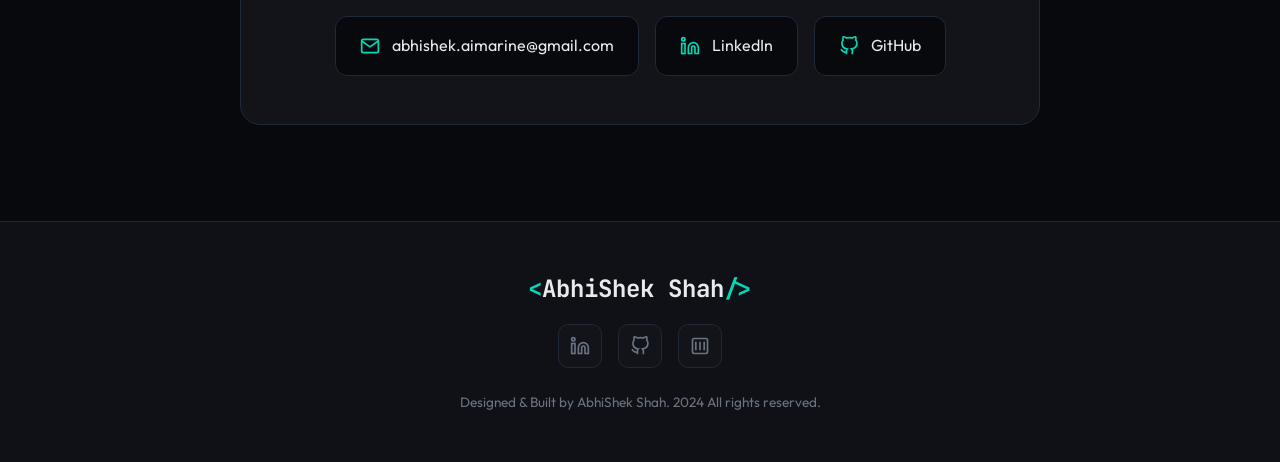
==== commit 389d1a9d: "Update index.html" ====
--- a/index.html
+++ b/index.html
@@ -1,5 +1,5 @@
 <!DOCTYPE html>
-<html lang="en">
+<html lang="en" data-theme="dark">
 <head>
     <meta charset="UTF-8">
     <meta name="viewport" content="width=device-width, initial-scale=1.0">
@@ -14,35 +14,59 @@
     <title>AbhiShek Shah Portfolio</title>
 </head>
 <body>
-    <!-- Neural Network Canvas -->
-    <canvas id="neural-canvas"></canvas>
-
-    <!-- Header -->
-    <header class="header" id="header">
-        <nav class="nav-container">
-            <a href="#" class="logo">
-                <span class="accent">&lt;</span>AbhiShek<span class="accent">/&gt;</span>
-            </a>
-
-            <button class="mobile-menu-btn" id="mobile-menu-btn" aria-label="Toggle menu">
-                <span></span>
-                <span></span>
-                <span></span>
-            </button>
-
-            <div class="nav-links" id="nav-links">
-                <a href="#home" class="nav-link active">Home</a>
-                <a href="#about" class="nav-link">About</a>
-                <a href="#experience" class="nav-link">Experience</a>
-                <a href="#skills" class="nav-link">Skills</a>
-                <a href="#projects" class="nav-link">Projects</a>
-                <a href="achievements.html" class="nav-link">Achievements</a>
-                <a href="#contact" class="nav-link">Contact</a>
-                <a href="https://abhiverse-tex.vercel.app" target="_blank" class="btn btn-primary btn-small">Resume</a>
-            </div>
-        </nav>
-    </header>
-
+   <!-- Neural Network Canvas -->
+   <canvas id="neural-canvas"></canvas>
+
+   <!-- Header -->
+   <header class="header" id="header">
+       <nav class="nav-container">
+           <a href="#" class="logo">
+               <span class="accent">&lt;</span>AbhiShek<span class="accent">/&gt;</span>
+           </a>
+
+           <div class="nav-controls">
+               <button id="theme-toggle" class="theme-toggle" aria-label="Toggle colour theme" aria-pressed="false">
+                   <span class="theme-toggle-track">
+                       <span class="theme-toggle-thumb">
+                           <!-- Moon icon (dark mode indicator) -->
+                           <svg class="icon-moon" viewBox="0 0 24 24" fill="none" stroke="currentColor" stroke-width="2.5" stroke-linecap="round" stroke-linejoin="round" aria-hidden="true">
+                               <path d="M21 12.79A9 9 0 1 1 11.21 3 7 7 0 0 0 21 12.79z"/>
+                           </svg>
+                           <!-- Sun icon (light mode indicator) -->
+                           <svg class="icon-sun" viewBox="0 0 24 24" fill="none" stroke="currentColor" stroke-width="2.5" stroke-linecap="round" stroke-linejoin="round" aria-hidden="true">
+                               <circle cx="12" cy="12" r="5"/>
+                               <line x1="12" y1="1" x2="12" y2="3"/>
+                               <line x1="12" y1="21" x2="12" y2="23"/>
+                               <line x1="4.22" y1="4.22" x2="5.64" y2="5.64"/>
+                               <line x1="18.36" y1="18.36" x2="19.78" y2="19.78"/>
+                               <line x1="1" y1="12" x2="3" y2="12"/>
+                               <line x1="21" y1="12" x2="23" y2="12"/>
+                               <line x1="4.22" y1="19.78" x2="5.64" y2="18.36"/>
+                               <line x1="18.36" y1="5.64" x2="19.78" y2="4.22"/>
+                           </svg>
+                       </span>
+                   </span>
+               </button>
+
+               <button class="mobile-menu-btn" id="mobile-menu-btn" aria-label="Toggle menu" aria-expanded="false" aria-controls="nav-links">
+                   <span></span>
+                   <span></span>
+                   <span></span>
+               </button>
+           </div>
+
+           <div class="nav-links" id="nav-links">
+               <a href="#home" class="nav-link active">Home</a>
+               <a href="#about" class="nav-link">About</a>
+               <a href="#experience" class="nav-link">Experience</a>
+               <a href="#skills" class="nav-link">Skills</a>
+               <a href="#projects" class="nav-link">Projects</a>
+               <a href="achievements.html" class="nav-link">Achievements</a>
+               <a href="#contact" class="nav-link">Contact</a>
+               <a href="https://abhiverse-tex.vercel.app" target="_blank" rel="noopener noreferrer" class="btn btn-primary btn-small">Resume</a>
+           </div>
+       </nav>
+   </header>
     <!-- Mobile Overlay -->
     <div class="mobile-overlay" id="mobile-overlay"></div>
 
--- a/styles.css
+++ b/styles.css
@@ -1147,3 +1147,768 @@
         0%, 100% { opacity: 1; }
     }
 }
+
+
+/* ==========================================================================
+   LIGHT MODE THEME — PORTFOLIO
+   Complete override layer for all components.
+   
+   HOW TO USE:
+   1.  Add this file as a <link> after your main stylesheet.
+   2.  Add data-theme="dark" to your <html> tag as default.
+   3.  Paste the Toggle HTML into your <nav> (see bottom of this file).
+   4.  Paste the Toggle JS before </body> (see bottom of this file).
+   5.  For the neural canvas, see the canvas integration note at the bottom.
+   ========================================================================== */
+ 
+ 
+/* ==========================================================================
+   1. LIGHT MODE CSS CUSTOM PROPERTIES
+   
+   Design intent:
+   ─ Cool-tinted light backgrounds preserve the tech/dev personality.
+   ─ Accent is shifted from #00d9b5 → #009e8c for WCAG AA contrast on white.
+   ─ Cards are pure white to create clear elevation layers.
+   ─ Borders are stronger than in dark mode (dark mode uses bg contrast;
+     light mode needs explicit delineation).
+   ─ Shadows replace the "void" depth of dark mode.
+   ========================================================================== */
+ 
+[data-theme="light"] {
+    --bg:           #f0f2f8;          /* Cool-tinted off-white page bg       */
+    --bg-secondary: #e4e8f2;          /* Alt section bg — slightly deeper     */
+    --fg:           #0a0c14;          /* Near-black primary text              */
+    --muted:        #5a6680;          /* Blue-grey muted text                 */
+    --accent:       #009e8c;          /* WCAG AA teal on white bg             */
+    --accent-dim:   rgba(0,158,140,0.10); /* Tinted accent bg wash            */
+    --card:         #ffffff;          /* Pure white card surfaces             */
+    --border:       #ced3e3;          /* Visible but soft border              */
+    --glow:         rgba(0,158,140,0.28); /* Softer glow for light bg         */
+ 
+    /* Extra tokens — only used in light mode overrides below */
+    --shadow-sm:    0 2px  8px rgba(10,12,40,0.06);
+    --shadow-md:    0 8px 24px rgba(10,12,40,0.10);
+    --shadow-lg:    0 16px 48px rgba(10,12,40,0.14);
+    --shadow-glow:  0 10px 30px var(--glow);
+    --canvas-color: rgba(0,158,140,0.18);  /* read by JS canvas renderer      */
+}
+ 
+ 
+/* ==========================================================================
+   2. GLOBAL BASE — body, selection, scrollbar
+   ========================================================================== */
+ 
+[data-theme="light"] body {
+    background: var(--bg);
+    color: var(--fg);
+}
+ 
+[data-theme="light"] ::selection {
+    background: var(--accent);
+    color: #ffffff;
+}
+ 
+[data-theme="light"] ::-webkit-scrollbar-track {
+    background: var(--bg-secondary);
+}
+ 
+[data-theme="light"] ::-webkit-scrollbar-thumb {
+    background: var(--border);
+}
+ 
+[data-theme="light"] ::-webkit-scrollbar-thumb:hover {
+    background: var(--accent);
+}
+ 
+ 
+/* ==========================================================================
+   3. NEURAL CANVAS
+   In dark mode the canvas particles are bright on black.
+   In light mode we reduce opacity so the faint lines sit behind content
+   without dominating. The JS integration note at the bottom tells you
+   how to change the particle draw colour via the CSS variable.
+   ========================================================================== */
+ 
+[data-theme="light"] #neural-canvas {
+    opacity: 0.35;
+    mix-blend-mode: multiply;   /* blends teal lines into the light bg */
+}
+ 
+ 
+/* ==========================================================================
+   4. HEADER & NAVIGATION
+   ========================================================================== */
+ 
+/* Scrolled state — was a near-black glass panel */
+[data-theme="light"] .header.scrolled {
+    background: rgba(240, 242, 248, 0.92);
+    border-bottom: 1px solid var(--border);
+    box-shadow: var(--shadow-sm);
+}
+ 
+/* Logo */
+[data-theme="light"] .logo {
+    color: var(--fg);
+}
+ 
+/* Nav links */
+[data-theme="light"] .nav-link {
+    color: var(--muted);
+}
+ 
+[data-theme="light"] .nav-link:hover,
+[data-theme="light"] .nav-link.active {
+    color: var(--fg);
+}
+ 
+/* Mobile drawer */
+[data-theme="light"] .nav-links {
+    background: var(--card);
+    border-left: 1px solid var(--border);
+    box-shadow: var(--shadow-lg);
+}
+ 
+/* Mobile hamburger lines */
+[data-theme="light"] .mobile-menu-btn span {
+    background: var(--fg);
+}
+ 
+/* Mobile overlay */
+[data-theme="light"] .mobile-overlay {
+    background: rgba(10, 12, 20, 0.4);
+}
+ 
+/* Focus rings */
+[data-theme="light"] a:focus-visible,
+[data-theme="light"] button:focus-visible,
+[data-theme="light"] input:focus-visible {
+    outline-color: var(--accent);
+}
+ 
+ 
+/* ==========================================================================
+   5. BUTTONS
+   ========================================================================== */
+ 
+/* Primary — accent fill stays, but shadow and text adjust */
+[data-theme="light"] .btn-primary {
+    background: var(--accent);
+    color: #ffffff;
+    box-shadow: var(--shadow-sm);
+}
+ 
+[data-theme="light"] .btn-primary:hover {
+    transform: translateY(-2px);
+    box-shadow: var(--shadow-glow);
+}
+ 
+/* Secondary — was transparent on dark bg; now needs a subtle fill */
+[data-theme="light"] .btn-secondary {
+    background: var(--card);
+    color: var(--fg);
+    border: 1px solid var(--border);
+    box-shadow: var(--shadow-sm);
+}
+ 
+[data-theme="light"] .btn-secondary:hover {
+    border-color: var(--accent);
+    color: var(--accent);
+    background: var(--accent-dim);
+    box-shadow: none;
+}
+ 
+ 
+/* ==========================================================================
+   6. HERO SECTION
+   ========================================================================== */
+ 
+/* Status badge */
+[data-theme="light"] .hero-label {
+    background: var(--accent-dim);
+    border: 1px solid rgba(0, 158, 140, 0.25);
+    color: var(--accent);
+}
+ 
+[data-theme="light"] .hero-label::before {
+    background: var(--accent);
+}
+ 
+/* Title */
+[data-theme="light"] .hero-title {
+    color: var(--fg);
+}
+ 
+[data-theme="light"] .name-highlight {
+    color: var(--accent);
+}
+ 
+[data-theme="light"] .name-highlight::after {
+    background: var(--accent);
+}
+ 
+/* Subtitle */
+[data-theme="light"] .hero-subtitle {
+    color: var(--muted);
+}
+ 
+/* Typing cursor */
+[data-theme="light"] .typing-text {
+    color: var(--accent);
+    border-right-color: var(--accent);
+}
+ 
+/* Stats strip */
+[data-theme="light"] .hero-stats {
+    border-top: 1px solid var(--border);
+}
+ 
+[data-theme="light"] .stat-value {
+    color: var(--accent);
+}
+ 
+[data-theme="light"] .stat-label {
+    color: var(--muted);
+}
+ 
+ 
+/* ==========================================================================
+   7. SECTION CHROME — labels, titles, descriptions
+   ========================================================================== */
+ 
+[data-theme="light"] .section-label {
+    color: var(--accent);
+}
+ 
+[data-theme="light"] .section-title {
+    color: var(--fg);
+}
+ 
+[data-theme="light"] .section-desc {
+    color: var(--muted);
+}
+ 
+[data-theme="light"] .section-alt {
+    background: var(--bg-secondary);
+}
+ 
+ 
+/* ==========================================================================
+   8. ABOUT SECTION
+   ========================================================================== */
+ 
+/* Image frame — was pure-dark card */
+[data-theme="light"] .about-image-frame {
+    background: var(--card);
+    border: 1px solid var(--border);
+    box-shadow: var(--shadow-md);
+}
+ 
+[data-theme="light"] .about-image-frame:hover {
+    border-color: var(--accent);
+    box-shadow: var(--shadow-lg), 0 0 0 1px var(--accent);
+}
+ 
+/* Photo — less aggressive desaturation on light */
+[data-theme="light"] .about-photo {
+    filter: grayscale(10%) contrast(1.05) brightness(1.02);
+}
+ 
+[data-theme="light"] .about-image-frame:hover .about-photo {
+    filter: grayscale(0%) contrast(1.05) brightness(1.02);
+}
+ 
+/* Light overlay on image frame — flip gradient direction for light */
+[data-theme="light"] .about-image-frame::after {
+    background: linear-gradient(
+        135deg,
+        rgba(0, 158, 140, 0.04),
+        transparent 60%
+    );
+}
+ 
+/* Credential badges */
+[data-theme="light"] .credential-badge {
+    background: var(--card);
+    border: 1px solid var(--border);
+    color: var(--fg);
+    box-shadow: var(--shadow-sm);
+}
+ 
+[data-theme="light"] .credential-badge:hover {
+    border-color: var(--accent);
+    background: var(--accent-dim);
+}
+ 
+[data-theme="light"] .credential-badge svg {
+    color: var(--accent);
+}
+ 
+/* About text */
+[data-theme="light"] .about-content h3 {
+    color: var(--fg);
+}
+ 
+[data-theme="light"] .about-content p {
+    color: var(--muted);
+}
+ 
+/* Highlight items */
+[data-theme="light"] .highlight-icon {
+    color: var(--accent);
+}
+ 
+[data-theme="light"] .highlight-text p {
+    color: var(--muted);
+}
+ 
+ 
+/* ==========================================================================
+   9. TIMELINE
+   ========================================================================== */
+ 
+/* Vertical guide line */
+[data-theme="light"] .timeline::before {
+    background: var(--border);
+}
+ 
+/* Dot */
+[data-theme="light"] .timeline-dot {
+    background: var(--accent);
+    border-color: var(--bg);    /* matches page bg so it "cuts through" the line */
+    box-shadow: 0 0 0 0 rgba(0, 158, 140, 0.4);
+}
+ 
+[data-theme="light"] .timeline-item:hover .timeline-dot {
+    box-shadow: 0 0 0 6px rgba(0, 158, 140, 0.18);
+}
+ 
+/* Cards */
+[data-theme="light"] .timeline-card {
+    background: var(--card);
+    border: 1px solid var(--border);
+    box-shadow: var(--shadow-sm);
+}
+ 
+[data-theme="light"] .timeline-card:hover {
+    border-color: var(--accent);
+    transform: translateY(-4px);
+    box-shadow: var(--shadow-md), 0 0 0 1px var(--accent);
+}
+ 
+[data-theme="light"] .timeline-date {
+    color: var(--accent);
+}
+ 
+[data-theme="light"] .timeline-title {
+    color: var(--fg);
+}
+ 
+[data-theme="light"] .timeline-company {
+    color: var(--muted);
+}
+ 
+[data-theme="light"] .timeline-desc {
+    color: var(--muted);
+}
+ 
+/* Tags (shared with projects) */
+[data-theme="light"] .tag {
+    background: var(--accent-dim);
+    color: var(--accent);
+    border: 1px solid rgba(0, 158, 140, 0.2);
+}
+ 
+ 
+/* ==========================================================================
+   10. SKILLS SECTION
+   ========================================================================== */
+ 
+/* Category filter buttons */
+[data-theme="light"] .skill-category-btn {
+    background: var(--card);
+    border: 1px solid var(--border);
+    color: var(--muted);
+    box-shadow: var(--shadow-sm);
+}
+ 
+[data-theme="light"] .skill-category-btn:hover,
+[data-theme="light"] .skill-category-btn.active {
+    border-color: var(--accent);
+    color: var(--accent);
+    background: var(--accent-dim);
+    box-shadow: none;
+}
+ 
+/* Skill cards */
+[data-theme="light"] .skill-card {
+    background: var(--card);
+    border: 1px solid var(--border);
+    box-shadow: var(--shadow-sm);
+}
+ 
+[data-theme="light"] .skill-card:hover {
+    border-color: var(--accent);
+    transform: translateY(-4px);
+    box-shadow: var(--shadow-md), 0 0 20px rgba(0, 158, 140, 0.10);
+}
+ 
+[data-theme="light"] .skill-icon {
+    color: var(--accent);
+}
+ 
+[data-theme="light"] .skill-name {
+    color: var(--fg);
+}
+ 
+/* Level bar track */
+[data-theme="light"] .skill-level {
+    background: var(--border);
+}
+ 
+/* Level fill — keep same gradient, it works on both modes */
+[data-theme="light"] .skill-level-fill {
+    background: linear-gradient(90deg, var(--accent), #00d4b0);
+}
+ 
+ 
+/* ==========================================================================
+   11. PROJECTS SECTION
+   ========================================================================== */
+ 
+[data-theme="light"] .project-card {
+    background: var(--card);
+    border: 1px solid var(--border);
+    box-shadow: var(--shadow-sm);
+}
+ 
+[data-theme="light"] .project-card:hover {
+    border-color: var(--accent);
+    transform: translateY(-8px);
+    box-shadow: var(--shadow-lg), 0 0 24px rgba(0, 158, 140, 0.12);
+}
+ 
+/* Project thumbnail area */
+[data-theme="light"] .project-image {
+    background: linear-gradient(135deg, var(--bg-secondary), var(--bg));
+}
+ 
+/* Grid pattern overlay — needs to be darker/visible on light bg */
+[data-theme="light"] .project-image-pattern {
+    opacity: 0.08;
+    background-image:
+        linear-gradient(var(--accent) 1px, transparent 1px),
+        linear-gradient(90deg, var(--accent) 1px, transparent 1px);
+}
+ 
+/* Project logo pill */
+[data-theme="light"] .project-logo {
+    background: var(--accent-dim);
+    border: 1px solid rgba(0, 158, 140, 0.25);
+    color: var(--accent);
+    box-shadow: var(--shadow-sm);
+}
+ 
+[data-theme="light"] .project-title {
+    color: var(--fg);
+}
+ 
+[data-theme="light"] .project-desc {
+    color: var(--muted);
+}
+ 
+/* Project action links */
+[data-theme="light"] .project-link {
+    color: var(--accent);
+}
+ 
+[data-theme="light"] .project-link:hover {
+    opacity: 0.65;
+}
+ 
+ 
+/* ==========================================================================
+   12. CONTACT SECTION
+   ========================================================================== */
+ 
+[data-theme="light"] .contact-card {
+    background: var(--card);
+    border: 1px solid var(--border);
+    box-shadow: var(--shadow-md);
+}
+ 
+[data-theme="light"] .contact-title {
+    color: var(--fg);
+}
+ 
+[data-theme="light"] .contact-desc {
+    color: var(--muted);
+}
+ 
+/* Individual contact link pills */
+[data-theme="light"] .contact-link {
+    background: var(--bg);
+    border: 1px solid var(--border);
+    color: var(--fg);
+    box-shadow: var(--shadow-sm);
+}
+ 
+[data-theme="light"] .contact-link:hover {
+    border-color: var(--accent);
+    background: var(--accent-dim);
+    transform: translateY(-2px);
+    box-shadow: var(--shadow-md);
+}
+ 
+[data-theme="light"] .contact-link svg {
+    color: var(--accent);
+}
+ 
+ 
+/* ==========================================================================
+   13. FOOTER
+   ========================================================================== */
+ 
+[data-theme="light"] .footer {
+    background: var(--bg-secondary);
+    border-top: 1px solid var(--border);
+}
+ 
+[data-theme="light"] .footer-logo {
+    color: var(--fg);
+}
+ 
+[data-theme="light"] .footer-social a {
+    background: var(--card);
+    border: 1px solid var(--border);
+    color: var(--muted);
+    box-shadow: var(--shadow-sm);
+}
+ 
+[data-theme="light"] .footer-social a:hover {
+    border-color: var(--accent);
+    color: var(--accent);
+    background: var(--accent-dim);
+    transform: translateY(-2px);
+}
+ 
+[data-theme="light"] .footer-copy {
+    color: var(--muted);
+}
+ 
+ 
+/* ==========================================================================
+   14. TERMINAL WIDGET
+   ========================================================================== */
+ 
+[data-theme="light"] .terminal-btn {
+    background: var(--card);
+    border: 1px solid var(--border);
+    color: var(--muted);
+    box-shadow: var(--shadow-sm);
+}
+ 
+[data-theme="light"] .terminal-btn:hover {
+    border-color: var(--accent);
+    color: var(--accent);
+}
+ 
+[data-theme="light"] .terminal-modal {
+    background: var(--card);
+    border: 1px solid var(--border);
+    box-shadow: var(--shadow-lg);
+}
+ 
+/* Terminal "title bar" */
+[data-theme="light"] .terminal-header {
+    background: var(--bg-secondary);
+    border-bottom: 1px solid var(--border);
+}
+ 
+[data-theme="light"] .terminal-title {
+    color: var(--muted);
+}
+ 
+/* Terminal output body */
+[data-theme="light"] .terminal-body {
+    background: var(--card);
+}
+ 
+[data-theme="light"] .terminal-muted {
+    color: var(--muted);
+}
+ 
+[data-theme="light"] .terminal-prompt {
+    color: var(--accent);
+}
+ 
+[data-theme="light"] .terminal-info {
+    color: var(--accent);
+}
+ 
+/* Error/success stay vivid on both themes — they're semantic colours */
+[data-theme="light"] .terminal-error {
+    color: #d93025;
+}
+ 
+[data-theme="light"] .terminal-success {
+    color: #188038;
+}
+ 
+/* Input line */
+[data-theme="light"] .terminal-input-line {
+    border-top: 1px solid var(--border);
+}
+ 
+[data-theme="light"] .terminal-input {
+    background: transparent;
+    color: var(--fg);
+    caret-color: var(--accent);
+}
+ 
+/* Scrollbar inside terminal body */
+[data-theme="light"] .terminal-body::-webkit-scrollbar-track {
+    background: var(--bg-secondary);
+}
+ 
+[data-theme="light"] .terminal-body::-webkit-scrollbar-thumb {
+    background: var(--border);
+}
+ 
+ 
+/* ==========================================================================
+   15. THEME TOGGLE BUTTON
+   A pill-shaped toggle that sits in the nav, with sun/moon icons.
+   The track slides a thumb; CSS transitions handle animation.
+   ========================================================================== */
+ 
+.theme-toggle {
+    position: relative;
+    display: inline-flex;
+    align-items: center;
+    gap: 0.5rem;
+    background: none;
+    border: none;
+    cursor: pointer;
+    padding: 0;
+    color: var(--muted);
+    transition: color 0.3s ease;
+    flex-shrink: 0;
+}
+ 
+.theme-toggle:hover {
+    color: var(--fg);
+}
+ 
+/* The sliding track */
+.theme-toggle-track {
+    position: relative;
+    width: 52px;
+    height: 28px;
+    background: var(--card);
+    border: 1px solid var(--border);
+    border-radius: 100px;
+    transition: background 0.35s ease, border-color 0.35s ease;
+    flex-shrink: 0;
+    overflow: hidden;
+}
+ 
+/* Sliding thumb */
+.theme-toggle-thumb {
+    position: absolute;
+    top: 3px;
+    left: 3px;
+    width: 20px;
+    height: 20px;
+    background: var(--accent);
+    border-radius: 50%;
+    transition: transform 0.35s cubic-bezier(0.4, 0, 0.2, 1),
+                background 0.35s ease;
+    display: flex;
+    align-items: center;
+    justify-content: center;
+    box-shadow: 0 1px 4px rgba(0,0,0,0.2);
+}
+ 
+/* Icon visibility: dark mode shows moon, light mode shows sun */
+.theme-toggle .icon-sun,
+.theme-toggle .icon-moon {
+    position: absolute;
+    width: 12px;
+    height: 12px;
+    color: #ffffff;
+    transition: opacity 0.25s ease, transform 0.35s ease;
+}
+ 
+/* Dark mode state (default): thumb left, moon visible */
+.theme-toggle .icon-sun  { opacity: 0; transform: rotate(90deg) scale(0.5); }
+.theme-toggle .icon-moon { opacity: 1; transform: rotate(0deg) scale(1);    }
+ 
+/* Light mode state: thumb right, sun visible */
+[data-theme="light"] .theme-toggle-thumb {
+    transform: translateX(24px);
+}
+ 
+[data-theme="light"] .theme-toggle-track {
+    background: #e4e8f2;
+    border-color: #ced3e3;
+}
+ 
+[data-theme="light"] .theme-toggle .icon-sun  { opacity: 1; transform: rotate(0deg) scale(1);    }
+[data-theme="light"] .theme-toggle .icon-moon { opacity: 0; transform: rotate(-90deg) scale(0.5); }
+ 
+/* Focus ring */
+.theme-toggle:focus-visible .theme-toggle-track {
+    outline: 2px solid var(--accent);
+    outline-offset: 2px;
+}
+ 
+/* Reduce motion */
+@media (prefers-reduced-motion: reduce) {
+    .theme-toggle-thumb,
+    .theme-toggle .icon-sun,
+    .theme-toggle .icon-moon,
+    .theme-toggle-track {
+        transition: none;
+    }
+}
+ 
+ 
+/* ==========================================================================
+   16. REVEAL ANIMATIONS — light-mode shadow variants
+   The dark-mode reveals use translateY; the shadow adds
+   depth as cards lift into view.
+   ========================================================================== */
+ 
+[data-theme="light"] .timeline-card,
+[data-theme="light"] .skill-card,
+[data-theme="light"] .project-card,
+[data-theme="light"] .contact-card {
+    /* Base shadow for all cards */
+    box-shadow: var(--shadow-sm);
+}
+ 
+ 
+/* ==========================================================================
+   17. SYSTEM PREFERENCE — auto dark/light without JS toggle
+   If user hasn't explicitly chosen a theme, respect their OS preference.
+   This block runs ONLY when data-theme is not set on <html>.
+   ========================================================================== */
+ 
+@media (prefers-color-scheme: light) {
+    html:not([data-theme]) {
+        --bg:           #f0f2f8;
+        --bg-secondary: #e4e8f2;
+        --fg:           #0a0c14;
+        --muted:        #5a6680;
+        --accent:       #009e8c;
+        --accent-dim:   rgba(0,158,140,0.10);
+        --card:         #ffffff;
+        --border:       #ced3e3;
+        --glow:         rgba(0,158,140,0.28);
+        --shadow-sm:    0 2px  8px rgba(10,12,40,0.06);
+        --shadow-md:    0 8px 24px rgba(10,12,40,0.10);
+        --shadow-lg:    0 16px 48px rgba(10,12,40,0.14);
+        --shadow-glow:  0 10px 30px var(--glow);
+    }
+}
+ 
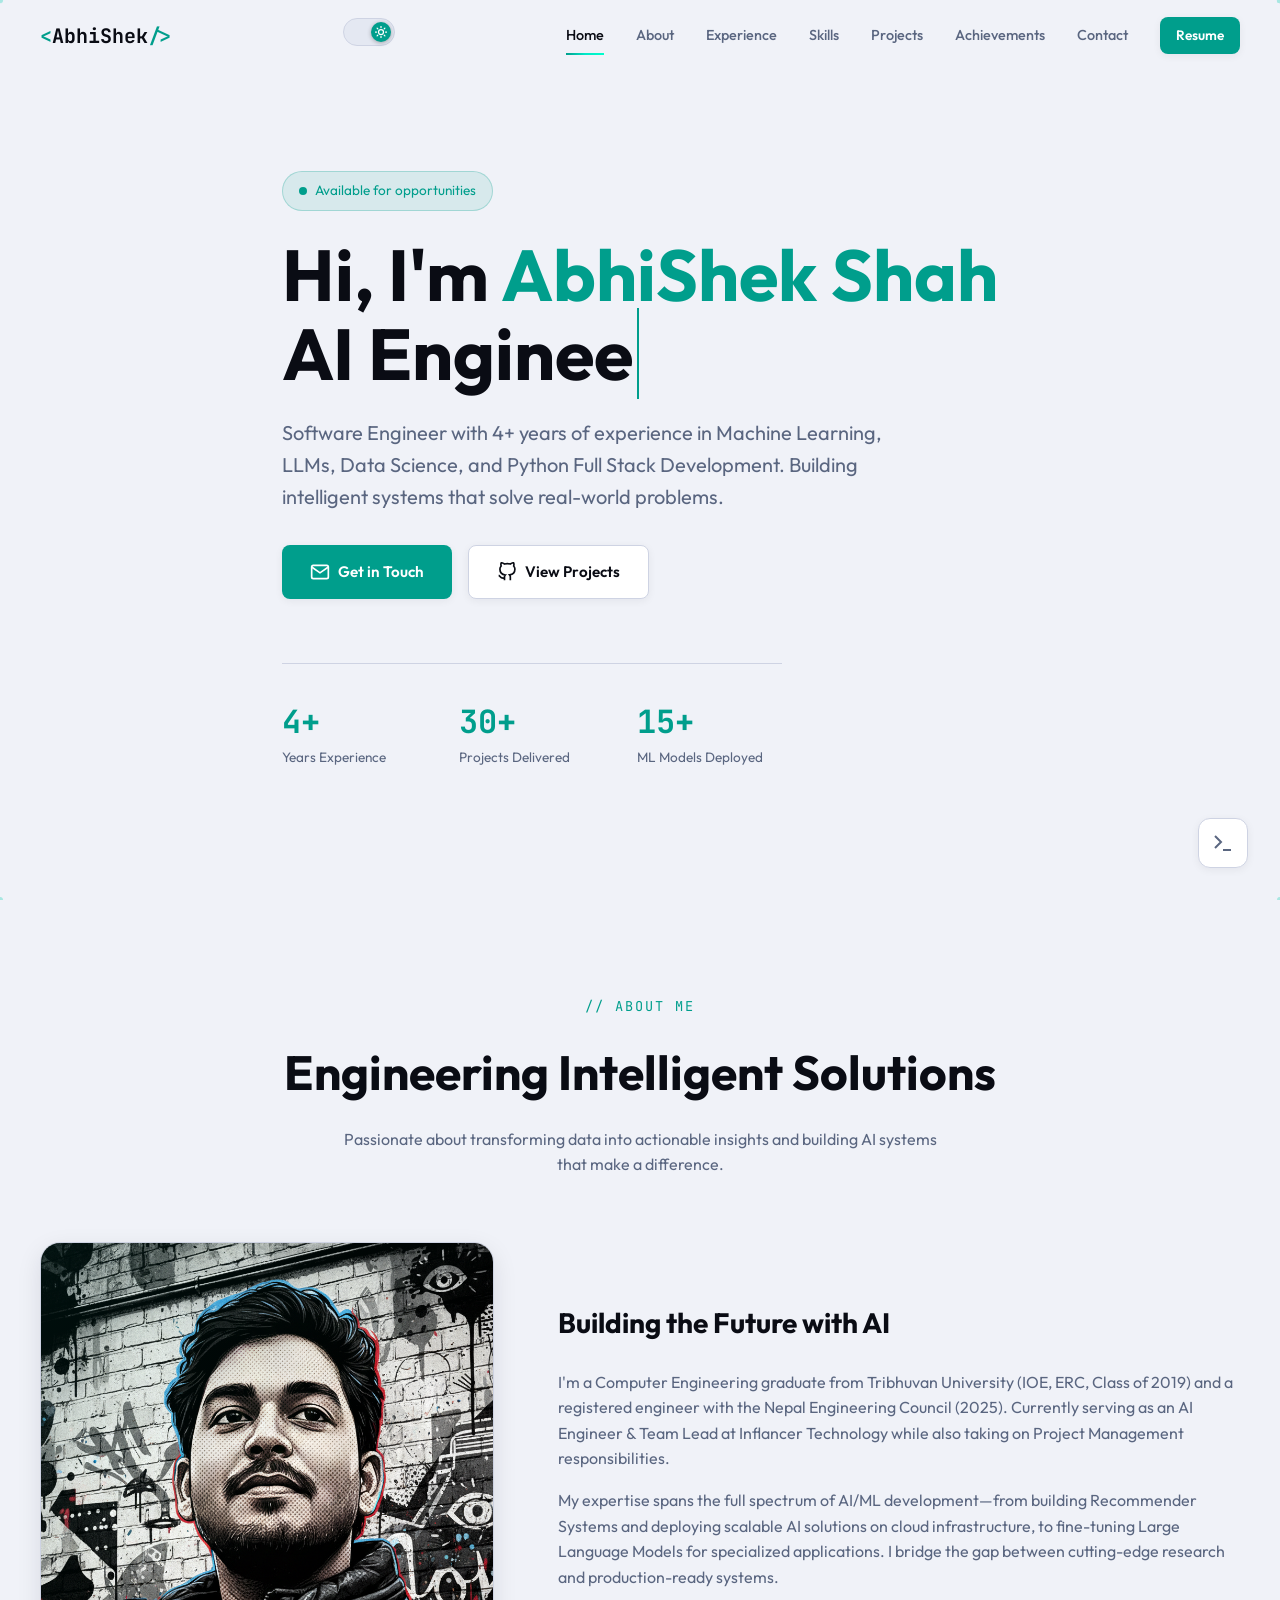
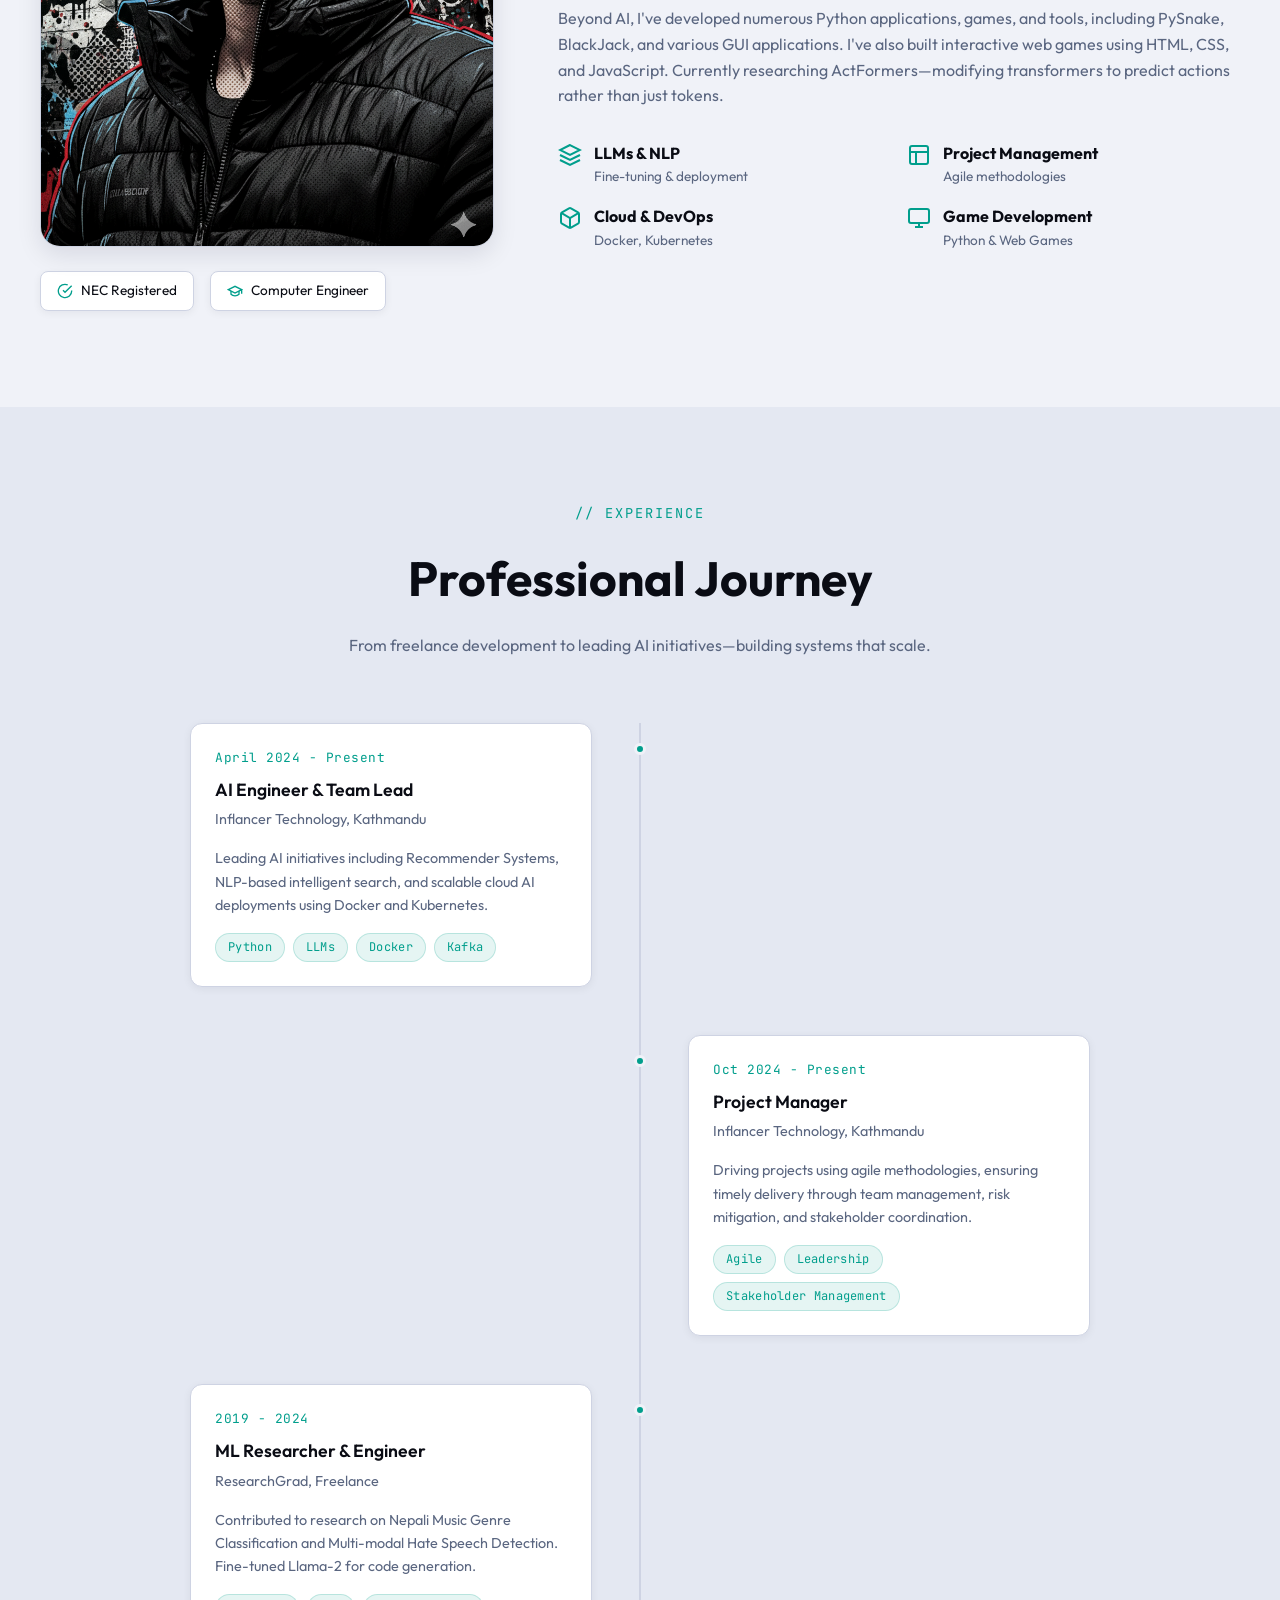
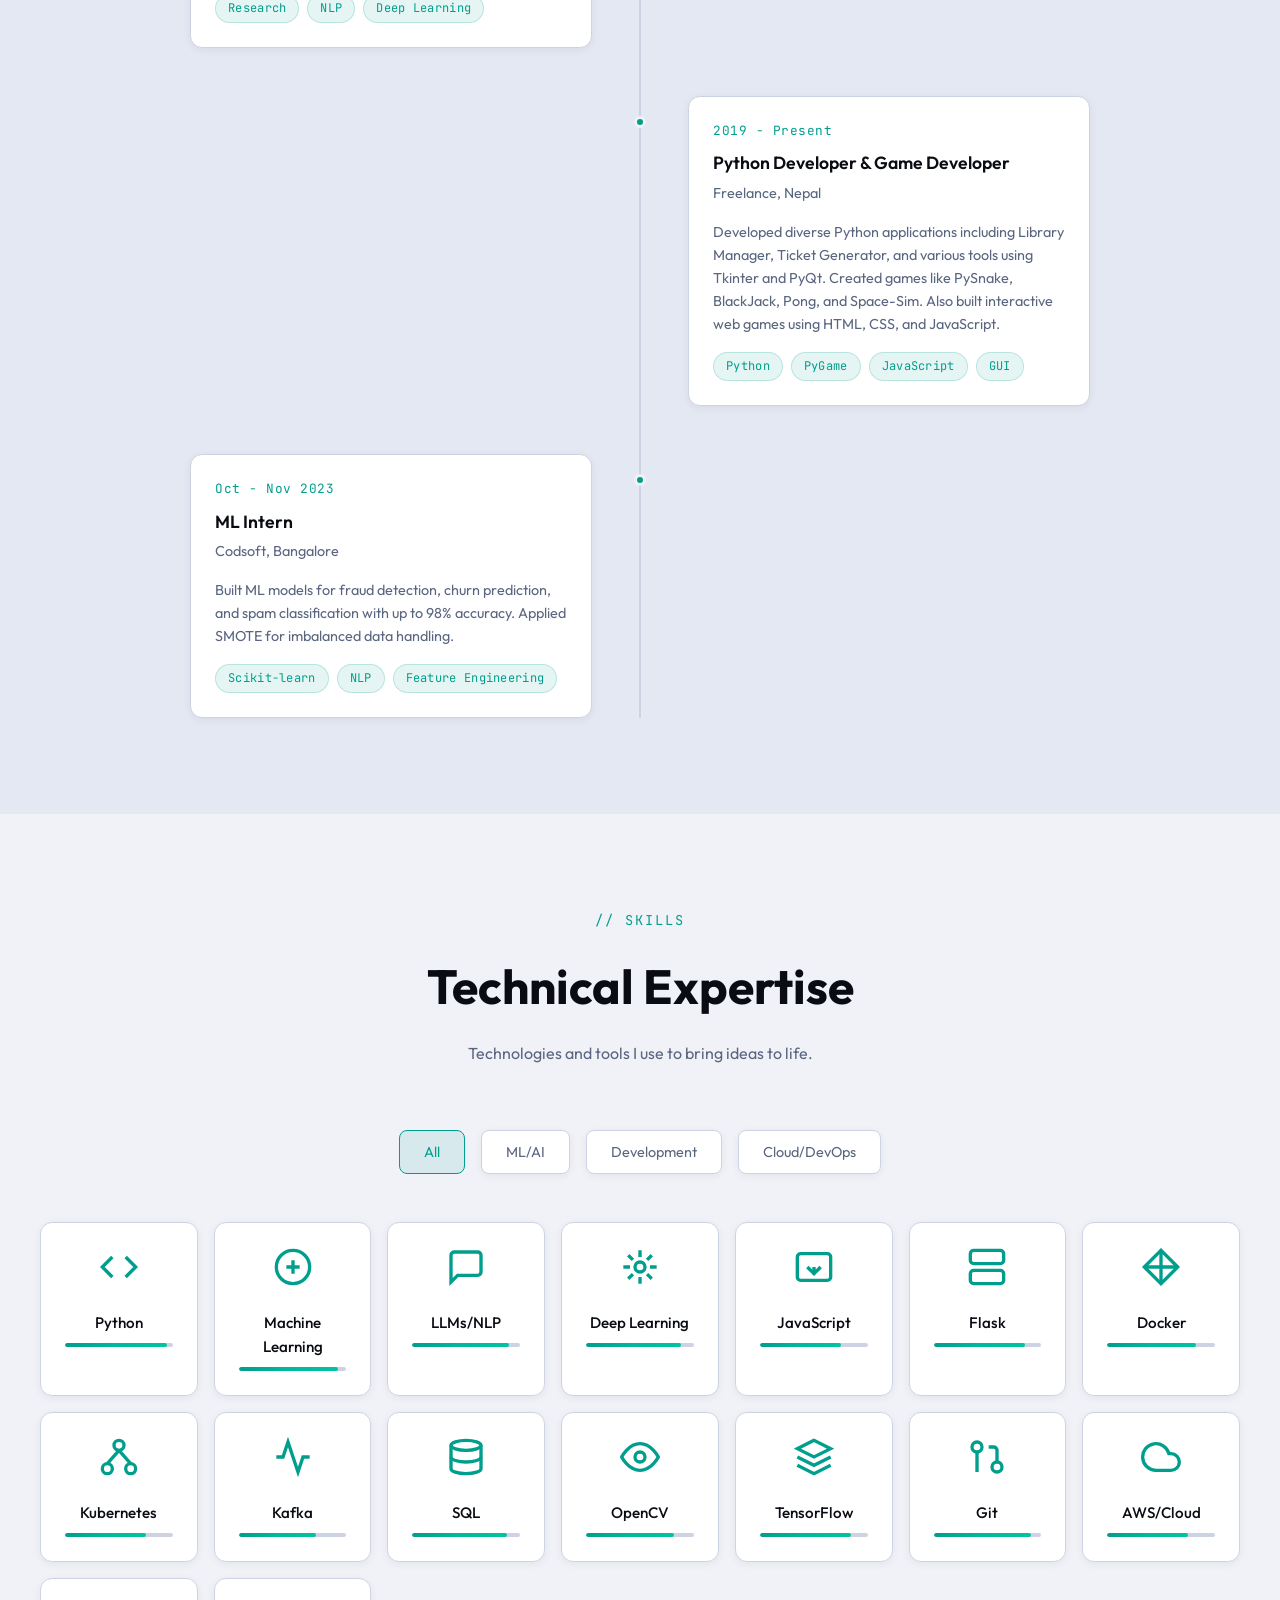
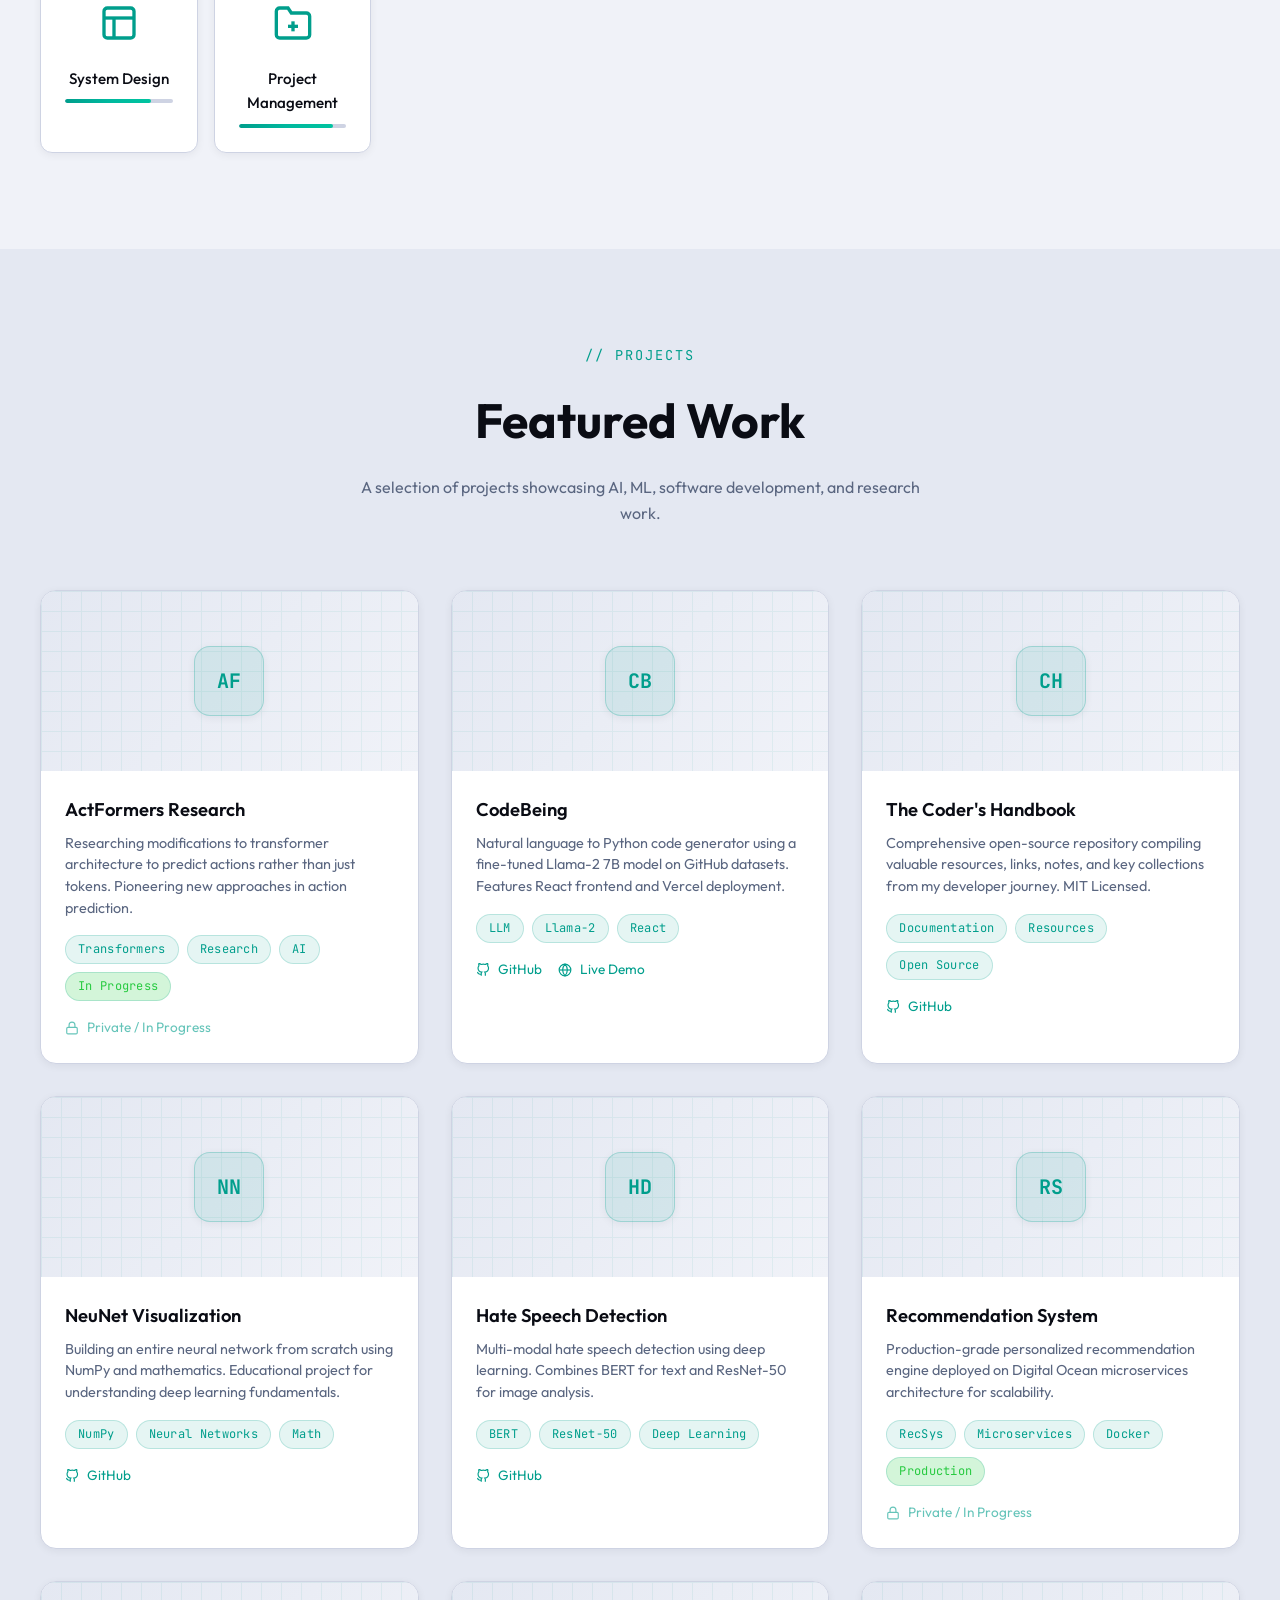
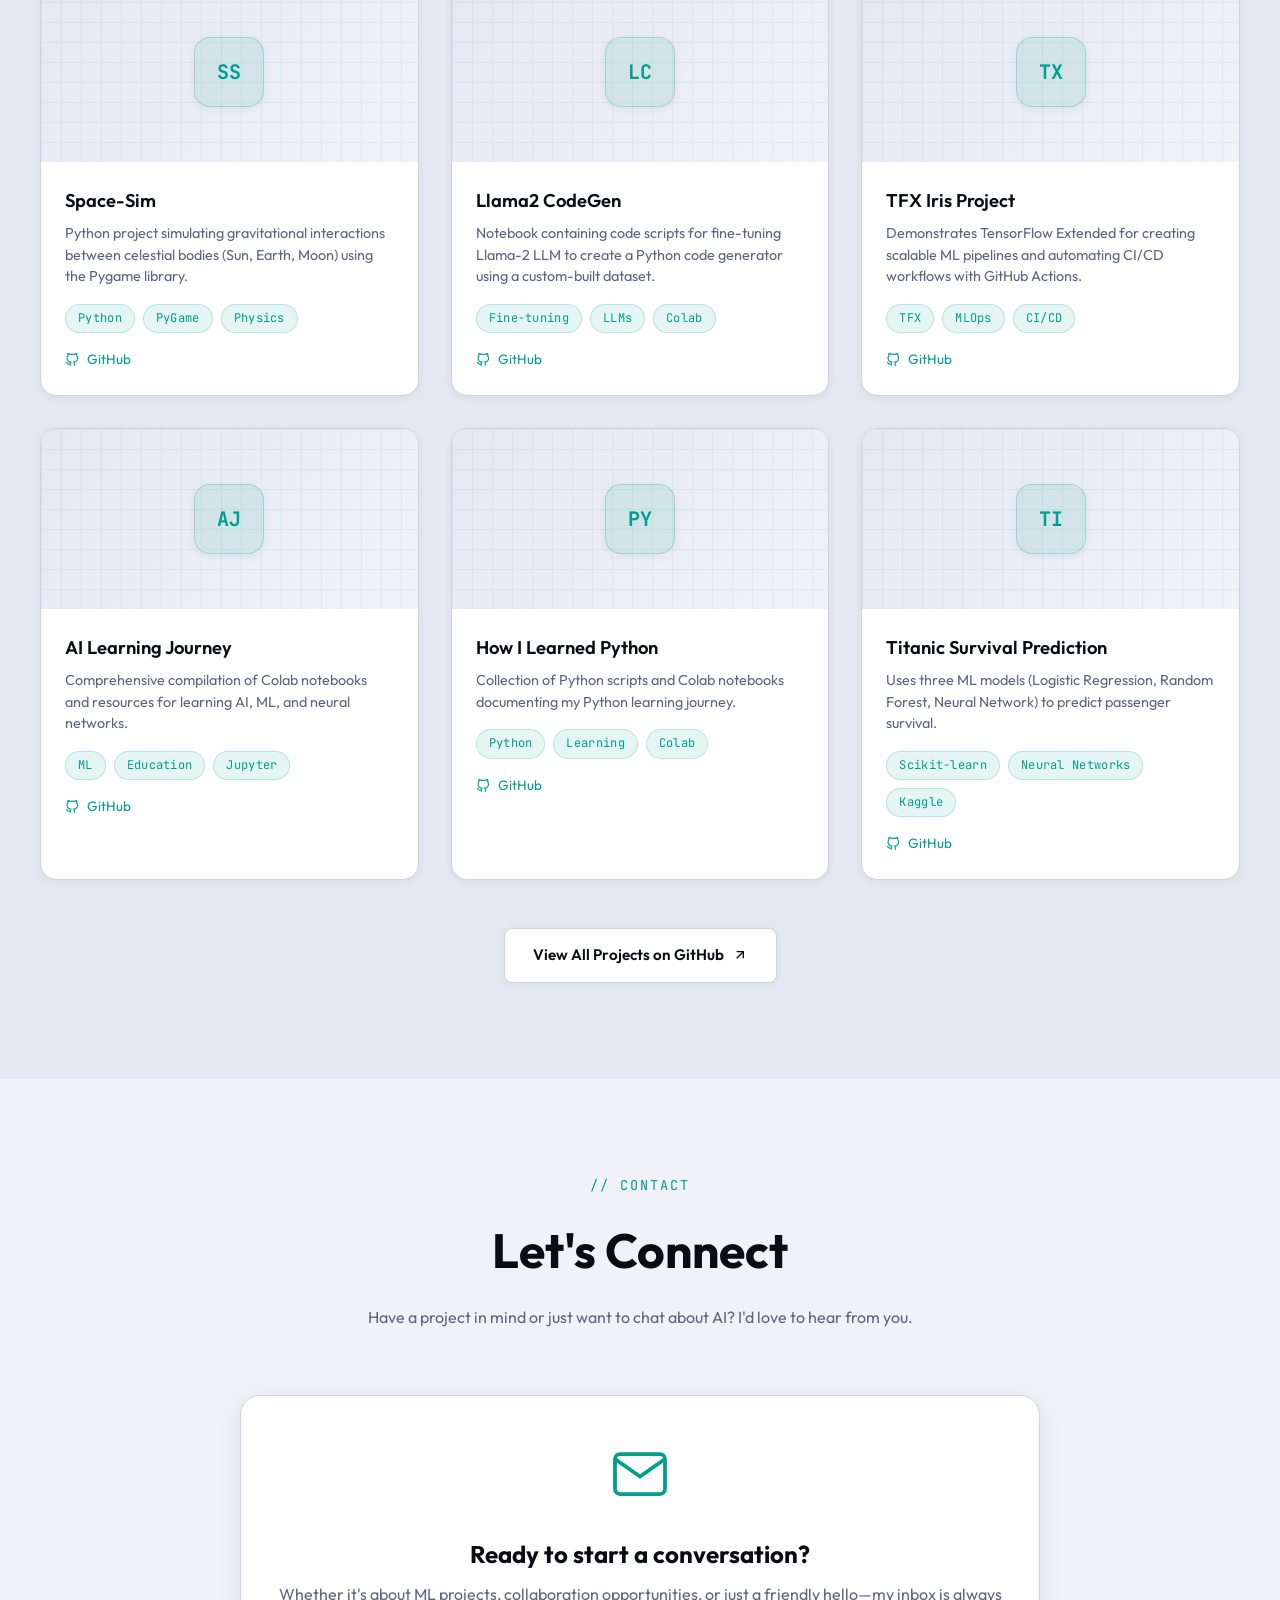
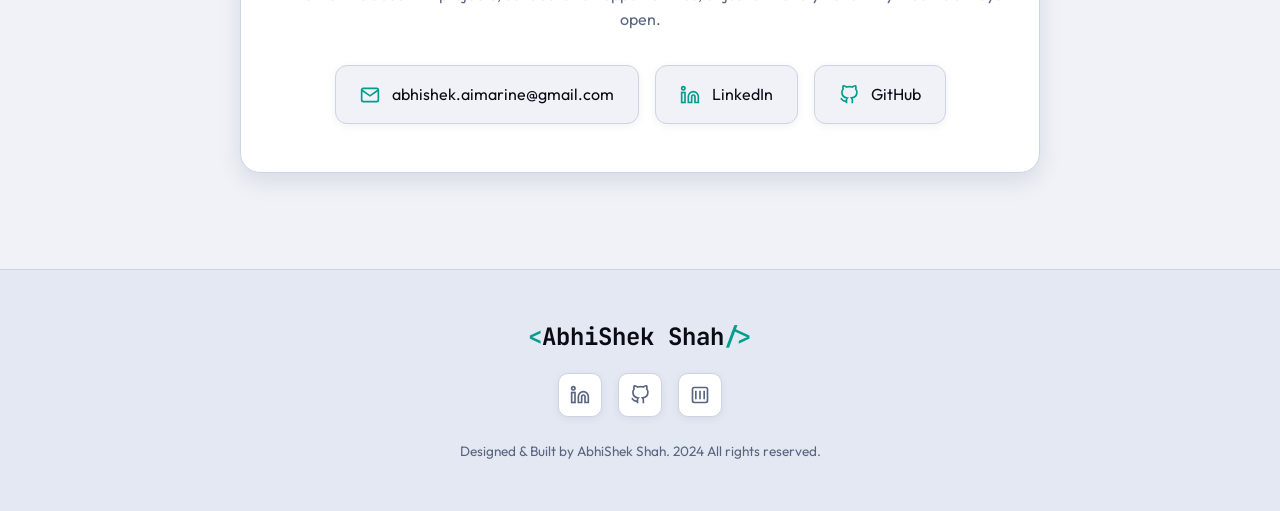
==== commit acb48403: "Update index.html" ====
--- a/index.html
+++ b/index.html
@@ -3,15 +3,246 @@
 <head>
     <meta charset="UTF-8">
     <meta name="viewport" content="width=device-width, initial-scale=1.0">
-    <title>AbhiShek Shah | AI Engineer & Project Manager</title>
-    
+
+    <!--
+    ╔══════════════════════════════════════════════════════════════════╗
+    ║  SEO LAYER — AbhiShek Shah Portfolio                            ║
+    ║  All additions are metadata only. Zero visual/JS changes.       ║
+    ╚══════════════════════════════════════════════════════════════════╝
+    -->
+
+    <!-- ═══ 1. PRIMARY META ════════════════════════════════════════════
+         FIX: Removed duplicate <title>. One canonical title, keyword-
+         optimised, under 60 chars, primary keyword first.
+         "AbhiShek Shah | AI Engineer & ML Developer — Nepal" = 51 chars.
+    ══════════════════════════════════════════════════════════════════ -->
+    <title>AbhiShek Shah | AI Engineer &amp; ML Developer — Nepal</title>
+
+    <!-- FIX: Meta description — 155 chars, keywords natural, CTA present.
+         Google boldens matching keywords in SERPs, boosting visual CTR. -->
+    <meta name="description" content="AbhiShek Shah is an AI Engineer & Team Lead at Inflancer Technology, Kathmandu. Expert in LLMs, NLP, Recommender Systems, Python, Docker & Agile project management.">
+
+    <!-- FIX: Author + robots — explicit E-E-A-T signal for authorship -->
+    <meta name="author" content="AbhiShek Shah">
+    <meta name="robots" content="index, follow, max-snippet:-1, max-image-preview:large, max-video-preview:-1">
+
+    <!-- FIX: Geo tags — helps Google & Bing surface this page for
+         Kathmandu / Nepal engineering talent searches -->
+    <meta name="geo.region" content="NP-BA">
+    <meta name="geo.placename" content="Kathmandu, Nepal">
+    <meta name="geo.position" content="27.7172;85.3240">
+    <meta name="ICBM" content="27.7172, 85.3240">
+
+    <!-- FIX: theme-color — brand teal in Chrome/Android address bar -->
+    <meta name="theme-color" content="#00d9b5">
+    <meta name="theme-color" media="(prefers-color-scheme: light)" content="#009e8c">
+
+    <!-- ═══ 2. CANONICAL ══════════════════════════════════════════════
+         FIX: Prevents indexing of www. vs non-www. vs /index.html
+         duplicates. Update the domain to your real deployed URL.
+    ══════════════════════════════════════════════════════════════════ -->
+    <link rel="canonical" href="https://abhiverse01.github.io/">
+    <!-- ^ Replace with your actual live domain, e.g.:
+         https://abhishekshah.dev/ or https://yourname.vercel.app/    -->
+
+    <!-- ═══ 3. OPEN GRAPH (Facebook, LinkedIn, WhatsApp, Slack) ═══════
+         FIX: LinkedIn job applications and recruiter shares now show a
+         rich preview card instead of a blank link. OG:image should be a
+         1200×630px screenshot/graphic of the portfolio. Store it at
+         assets/og-preview.png and update the content URL below.
+    ══════════════════════════════════════════════════════════════════ -->
+    <meta property="og:type"        content="profile">
+    <meta property="og:site_name"   content="AbhiShek Shah Portfolio">
+    <meta property="og:title"       content="AbhiShek Shah | AI Engineer &amp; ML Developer">
+    <meta property="og:description" content="Software Engineer with 4+ years in Machine Learning, LLMs, NLP, and Python Full-Stack. Currently AI Engineer & Team Lead at Inflancer Technology, Kathmandu.">
+    <meta property="og:url"         content="https://abhiverse01.github.io/">
+    <meta property="og:image"       content="https://abhiverse01.github.io/assets/og-preview.png">
+    <meta property="og:image:width"  content="1200">
+    <meta property="og:image:height" content="630">
+    <meta property="og:image:alt"    content="AbhiShek Shah — AI Engineer portfolio">
+    <meta property="og:locale"      content="en_US">
+    <!-- Profile-specific OG (used by Facebook and LinkedIn person profiles) -->
+    <meta property="profile:first_name" content="AbhiShek">
+    <meta property="profile:last_name"  content="Shah">
+    <meta property="profile:username"   content="abhiverse01">
+
+    <!-- ═══ 4. TWITTER / X CARD ══════════════════════════════════════
+         FIX: summary_large_image renders a big hero preview on X/Twitter.
+         Update twitter:site if you have a Twitter handle.
+    ══════════════════════════════════════════════════════════════════ -->
+    <meta name="twitter:card"        content="summary_large_image">
+    <meta name="twitter:title"       content="AbhiShek Shah | AI Engineer &amp; ML Developer">
+    <meta name="twitter:description" content="Software Engineer with 4+ years in ML, LLMs, NLP, and Python. Team Lead at Inflancer Technology, Kathmandu, Nepal.">
+    <meta name="twitter:image"       content="https://abhiverse01.github.io/assets/og-preview.png">
+    <meta name="twitter:image:alt"   content="AbhiShek Shah — AI Engineer portfolio">
+    <!-- <meta name="twitter:site"   content="@yourhandle"> -->
+    <!-- <meta name="twitter:creator" content="@yourhandle"> -->
+
+    <!-- ═══ 5. FAVICONS ═══════════════════════════════════════════════
+         FIX: Browsers show a blank tab without these. Create the icon
+         files and drop them in the root / assets folder.
+         Recommended: Use realfavicongenerator.net with your logo/initial.
+    ══════════════════════════════════════════════════════════════════ -->
+    <link rel="icon"             type="image/x-icon"  href="/favicon.ico">
+    <link rel="icon"             type="image/png"     href="/assets/favicon-32x32.png" sizes="32x32">
+    <link rel="icon"             type="image/png"     href="/assets/favicon-16x16.png" sizes="16x16">
+    <link rel="apple-touch-icon"                      href="/assets/apple-touch-icon.png" sizes="180x180">
+    <link rel="manifest"                              href="/site.webmanifest">
+
+    <!-- ═══ 6. PERFORMANCE — PRECONNECT & PRELOAD ════════════════════
+         FIX 1: Preconnect to Google Fonts origins (unchanged from original).
+         FIX 2: Preload the hero photo (LCP element) — Google's Core Web
+         Vitals score this as a ranking signal. fetchpriority="high" tells
+         the browser to fetch it before anything else above the fold.
+         FIX 3: font-display=swap appended to Google Fonts URL prevents
+         invisible text during font load (FOIT), improving CLS scores.
+    ══════════════════════════════════════════════════════════════════ -->
     <link rel="preconnect" href="https://fonts.googleapis.com">
     <link rel="preconnect" href="https://fonts.gstatic.com" crossorigin>
+
+    <!-- FIX: Preload LCP hero image — update path if your image differs -->
+    <link rel="preload" as="image" href="assets/hero-photo.png" fetchpriority="high">
+
+    <!-- FIX: &display=swap added — eliminates FOIT, improves CLS -->
     <link href="https://fonts.googleapis.com/css2?family=JetBrains+Mono:wght@400;500;600;700&family=Outfit:wght@300;400;500;600;700&display=swap" rel="stylesheet">
-    
+
     <link rel="stylesheet" href="styles.css">
-    
-    <title>AbhiShek Shah Portfolio</title>
+
+    <!-- ═══ 7. JSON-LD STRUCTURED DATA ═══════════════════════════════
+         FIX: Google's March 2026 update made entity schema the highest-
+         leverage SEO signal for AI Overviews and Knowledge Graph inclusion.
+         Using @graph to nest Person + ProfilePage + WebSite in one block.
+
+         KEY SIGNALS:
+         • Person.sameAs → LinkedIn, GitHub, Medium = entity disambiguation.
+           Google/Bing/Perplexity use these to resolve "who is this person"
+           with high confidence → increased probability of AI Overview citation.
+         • Person.knowsAbout → maps expertise to searchable topics.
+         • ProfilePage wraps Person per Google's portfolio schema guidance.
+         • WebSite with potentialAction enables Sitelinks Search Box
+           (if Google decides to show it for branded queries).
+         • BreadcrumbList → establishes navigation structure for rich results.
+
+         Content parity rule (March 2026): every schema property here has
+         matching visible text on the page. Do not add properties for
+         content that isn't rendered — Google flags this as spammy.
+    ══════════════════════════════════════════════════════════════════ -->
+    <script type="application/ld+json">
+    {
+      "@context": "https://schema.org",
+      "@graph": [
+        {
+          "@type": "Person",
+          "@id": "https://abhiverse01.github.io/#person",
+          "name": "AbhiShek Shah",
+          "alternateName": "Abhishek Shah",
+          "jobTitle": "AI Engineer & Team Lead",
+          "description": "Software Engineer with 4+ years of experience in Machine Learning, LLMs, NLP, Data Science, and Python Full Stack Development. Currently AI Engineer & Team Lead and Project Manager at Inflancer Technology, Kathmandu, Nepal.",
+          "url": "https://abhiverse01.github.io/",
+          "email": "abhishek.aimarine@gmail.com",
+          "image": "https://abhiverse01.github.io/assets/hero-photo.png",
+          "nationality": "NP",
+          "address": {
+            "@type": "PostalAddress",
+            "addressLocality": "Kathmandu",
+            "addressCountry": "NP"
+          },
+          "alumniOf": {
+            "@type": "CollegeOrUniversity",
+            "name": "Tribhuvan University, IOE ERC",
+            "url": "https://ioe.tu.edu.np/"
+          },
+          "worksFor": {
+            "@type": "Organization",
+            "name": "Inflancer Technology",
+            "url": "https://inflancer.com",
+            "address": {
+              "@type": "PostalAddress",
+              "addressLocality": "Kathmandu",
+              "addressCountry": "NP"
+            }
+          },
+          "knowsAbout": [
+            "Machine Learning",
+            "Large Language Models",
+            "Natural Language Processing",
+            "Python Programming",
+            "Recommender Systems",
+            "Deep Learning",
+            "Docker",
+            "Kubernetes",
+            "Agile Project Management",
+            "Data Science",
+            "AI Engineering",
+            "LLM Fine-tuning",
+            "Llama-2",
+            "Transformers",
+            "Apache Kafka"
+          ],
+          "hasCredential": [
+            {
+              "@type": "EducationalOccupationalCredential",
+              "name": "Nepal Engineering Council Registration",
+              "credentialCategory": "Professional Engineering License"
+            }
+          ],
+          "sameAs": [
+            "https://www.linkedin.com/in/theabhishekshah/",
+            "https://github.com/abhiverse01",
+            "https://medium.com/@theabhishekshah"
+          ]
+        },
+        {
+          "@type": "ProfilePage",
+          "@id": "https://abhiverse01.github.io/#profilepage",
+          "url": "https://abhiverse01.github.io/",
+          "name": "AbhiShek Shah — AI Engineer & ML Developer Portfolio",
+          "description": "Portfolio of AbhiShek Shah, AI Engineer & Team Lead at Inflancer Technology, Kathmandu. Specialising in LLMs, NLP, Recommender Systems, and Python development.",
+          "inLanguage": "en",
+          "dateModified": "2025-01-01",
+          "mainEntity": {
+            "@id": "https://abhiverse01.github.io/#person"
+          },
+          "breadcrumb": {
+            "@type": "BreadcrumbList",
+            "itemListElement": [
+              {
+                "@type": "ListItem",
+                "position": 1,
+                "name": "Home",
+                "item": "https://abhiverse01.github.io/"
+              },
+              {
+                "@type": "ListItem",
+                "position": 2,
+                "name": "Achievements",
+                "item": "https://abhiverse01.github.io/achievements.html"
+              }
+            ]
+          }
+        },
+        {
+          "@type": "WebSite",
+          "@id": "https://abhiverse01.github.io/#website",
+          "url": "https://abhiverse01.github.io/",
+          "name": "AbhiShek Shah Portfolio",
+          "description": "AI Engineer and ML Developer portfolio showcasing projects in LLMs, NLP, Recommender Systems, and Python development.",
+          "inLanguage": "en",
+          "author": {
+            "@id": "https://abhiverse01.github.io/#person"
+          },
+          "potentialAction": {
+            "@type": "SearchAction",
+            "target": {
+              "@type": "EntryPoint",
+              "urlTemplate": "https://abhiverse01.github.io/?q={search_term_string}"
+            },
+            "query-input": "required name=search_term_string"
+          }
+        }
+      ]
+    }
+    </script>
 </head>
 <body>
    <!-- Neural Network Canvas -->
@@ -131,18 +362,25 @@
             <div class="about-grid">
                 <div class="about-image reveal">
                     <div class="about-image-frame">
-                        <img src="assets/hero-photo.png" alt="AbhiShek Shah" class="about-photo">
+                        <!-- FIX: Enriched alt text — contributes to image search ranking
+                             and E-E-A-T signals. Matches JSON-LD Person entity. -->
+                        <img src="assets/hero-photo.png"
+                             alt="AbhiShek Shah — AI Engineer and ML Developer based in Kathmandu, Nepal"
+                             class="about-photo"
+                             width="600"
+                             height="800"
+                             loading="eager">
                     </div>
                     <div class="about-credentials">
                         <div class="credential-badge">
-                            <svg viewBox="0 0 24 24" fill="none" stroke="currentColor" stroke-width="2">
+                            <svg viewBox="0 0 24 24" fill="none" stroke="currentColor" stroke-width="2" aria-hidden="true">
                                 <path d="M22 11.08V12a10 10 0 1 1-5.93-9.14"/>
                                 <polyline points="22 4 12 14.01 9 11.01"/>
                             </svg>
                             <span>NEC Registered</span>
                         </div>
                         <div class="credential-badge">
-                            <svg viewBox="0 0 24 24" fill="none" stroke="currentColor" stroke-width="2">
+                            <svg viewBox="0 0 24 24" fill="none" stroke="currentColor" stroke-width="2" aria-hidden="true">
                                 <path d="M22 10v6M2 10l10-5 10 5-10 5z"/>
                                 <path d="M6 12v5c3 3 9 3 12 0v-5"/>
                             </svg>
@@ -165,7 +403,7 @@
 
                     <div class="about-highlights">
                         <div class="highlight-item">
-                            <svg class="highlight-icon" viewBox="0 0 24 24" fill="none" stroke="currentColor" stroke-width="2">
+                            <svg class="highlight-icon" viewBox="0 0 24 24" fill="none" stroke="currentColor" stroke-width="2" aria-hidden="true">
                                 <path d="M12 2L2 7l10 5 10-5-10-5zM2 17l10 5 10-5M2 12l10 5 10-5"/>
                             </svg>
                             <div class="highlight-text">
@@ -174,7 +412,7 @@
                             </div>
                         </div>
                         <div class="highlight-item">
-                            <svg class="highlight-icon" viewBox="0 0 24 24" fill="none" stroke="currentColor" stroke-width="2">
+                            <svg class="highlight-icon" viewBox="0 0 24 24" fill="none" stroke="currentColor" stroke-width="2" aria-hidden="true">
                                 <rect x="3" y="3" width="18" height="18" rx="2" ry="2"/>
                                 <line x1="3" y1="9" x2="21" y2="9"/>
                                 <line x1="9" y1="21" x2="9" y2="9"/>
@@ -185,7 +423,7 @@
                             </div>
                         </div>
                         <div class="highlight-item">
-                            <svg class="highlight-icon" viewBox="0 0 24 24" fill="none" stroke="currentColor" stroke-width="2">
+                            <svg class="highlight-icon" viewBox="0 0 24 24" fill="none" stroke="currentColor" stroke-width="2" aria-hidden="true">
                                 <path d="M21 16V8a2 2 0 0 0-1-1.73l-7-4a2 2 0 0 0-2 0l-7 4A2 2 0 0 0 3 8v8a2 2 0 0 0 1 1.73l7 4a2 2 0 0 0 2 0l7-4A2 2 0 0 0 21 16z"/>
                                 <polyline points="3.27 6.96 12 12.01 20.73 6.96"/>
                                 <line x1="12" y1="22.08" x2="12" y2="12"/>
@@ -196,7 +434,7 @@
                             </div>
                         </div>
                         <div class="highlight-item">
-                            <svg class="highlight-icon" viewBox="0 0 24 24" fill="none" stroke="currentColor" stroke-width="2">
+                            <svg class="highlight-icon" viewBox="0 0 24 24" fill="none" stroke="currentColor" stroke-width="2" aria-hidden="true">
                                 <rect x="2" y="3" width="20" height="14" rx="2" ry="2"/>
                                 <line x1="8" y1="21" x2="16" y2="21"/>
                                 <line x1="12" y1="17" x2="12" y2="21"/>
@@ -334,9 +572,9 @@
             </div>
 
             <div class="text-center mt-12 reveal">
-                <a href="https://github.com/abhiverse01?tab=repositories" target="_blank" class="btn btn-secondary">
+                <a href="https://github.com/abhiverse01?tab=repositories" target="_blank" rel="noopener noreferrer" class="btn btn-secondary">
                     View All Projects on GitHub
-                    <svg width="16" height="16" viewBox="0 0 24 24" fill="none" stroke="currentColor" stroke-width="2">
+                    <svg width="16" height="16" viewBox="0 0 24 24" fill="none" stroke="currentColor" stroke-width="2" aria-hidden="true">
                         <line x1="7" y1="17" x2="17" y2="7"/>
                         <polyline points="7 7 17 7 17 17"/>
                     </svg>
@@ -354,7 +592,7 @@
 
             <div class="contact-container reveal">
                 <div class="contact-card">
-                    <svg width="60" height="60" viewBox="0 0 24 24" fill="none" stroke="var(--accent)" stroke-width="1.5" class="contact-icon">
+                    <svg width="60" height="60" viewBox="0 0 24 24" fill="none" stroke="var(--accent)" stroke-width="1.5" class="contact-icon" aria-hidden="true">
                         <path d="M4 4h16c1.1 0 2 .9 2 2v12c0 1.1-.9 2-2 2H4c-1.1 0-2-.9-2-2V6c0-1.1.9-2 2-2z"/>
                         <polyline points="22,6 12,13 2,6"/>
                     </svg>
@@ -363,22 +601,22 @@
                     
                     <div class="contact-links">
                         <a href="mailto:abhishek.aimarine@gmail.com" class="contact-link">
-                            <svg viewBox="0 0 24 24" fill="none" stroke="currentColor" stroke-width="2">
+                            <svg viewBox="0 0 24 24" fill="none" stroke="currentColor" stroke-width="2" aria-hidden="true">
                                 <path d="M4 4h16c1.1 0 2 .9 2 2v12c0 1.1-.9 2-2 2H4c-1.1 0-2-.9-2-2V6c0-1.1.9-2 2-2z"/>
                                 <polyline points="22,6 12,13 2,6"/>
                             </svg>
                             <span>abhishek.aimarine@gmail.com</span>
                         </a>
-                        <a href="https://www.linkedin.com/in/theabhishekshah/" target="_blank" class="contact-link">
-                            <svg viewBox="0 0 24 24" fill="none" stroke="currentColor" stroke-width="2">
+                        <a href="https://www.linkedin.com/in/theabhishekshah/" target="_blank" rel="noopener noreferrer" class="contact-link">
+                            <svg viewBox="0 0 24 24" fill="none" stroke="currentColor" stroke-width="2" aria-hidden="true">
                                 <path d="M16 8a6 6 0 0 1 6 6v7h-4v-7a2 2 0 0 0-2-2 2 2 0 0 0-2 2v7h-4v-7a6 6 0 0 1 6-6z"/>
                                 <rect x="2" y="9" width="4" height="12"/>
                                 <circle cx="4" cy="4" r="2"/>
                             </svg>
                             <span>LinkedIn</span>
                         </a>
-                        <a href="https://github.com/abhiverse01" target="_blank" class="contact-link">
-                            <svg viewBox="0 0 24 24" fill="none" stroke="currentColor" stroke-width="2">
+                        <a href="https://github.com/abhiverse01" target="_blank" rel="noopener noreferrer" class="contact-link">
+                            <svg viewBox="0 0 24 24" fill="none" stroke="currentColor" stroke-width="2" aria-hidden="true">
                                 <path d="M9 19c-5 1.5-5-2.5-7-3m14 6v-3.87a3.37 3.37 0 0 0-.94-2.61c3.14-.35 6.44-1.54 6.44-7A5.44 5.44 0 0 0 20 4.77 5.07 5.07 0 0 0 19.91 1S18.73.65 16 2.48a13.38 13.38 0 0 0-7 0C6.27.65 5.09 1 5.09 1A5.07 5.07 0 0 0 5 4.77a5.44 5.44 0 0 0-1.5 3.78c0 5.42 3.3 6.61 6.44 7A3.37 3.37 0 0 0 9 18.13V22"/>
                             </svg>
                             <span>GitHub</span>
@@ -396,20 +634,20 @@
                 <span class="accent">&lt;</span>AbhiShek Shah<span class="accent">/&gt;</span>
             </div>
             <div class="footer-social">
-                <a href="https://www.linkedin.com/in/theabhishekshah/" target="_blank" aria-label="LinkedIn">
-                    <svg width="20" height="20" viewBox="0 0 24 24" fill="none" stroke="currentColor" stroke-width="2">
+                <a href="https://www.linkedin.com/in/theabhishekshah/" target="_blank" rel="noopener noreferrer" aria-label="Visit AbhiShek Shah on LinkedIn">
+                    <svg width="20" height="20" viewBox="0 0 24 24" fill="none" stroke="currentColor" stroke-width="2" aria-hidden="true">
                         <path d="M16 8a6 6 0 0 1 6 6v7h-4v-7a2 2 0 0 0-2-2 2 2 0 0 0-2 2v7h-4v-7a6 6 0 0 1 6-6z"/>
                         <rect x="2" y="9" width="4" height="12"/>
                         <circle cx="4" cy="4" r="2"/>
                     </svg>
                 </a>
-                <a href="https://github.com/abhiverse01" target="_blank" aria-label="GitHub">
-                    <svg width="20" height="20" viewBox="0 0 24 24" fill="none" stroke="currentColor" stroke-width="2">
+                <a href="https://github.com/abhiverse01" target="_blank" rel="noopener noreferrer" aria-label="Visit AbhiShek Shah on GitHub">
+                    <svg width="20" height="20" viewBox="0 0 24 24" fill="none" stroke="currentColor" stroke-width="2" aria-hidden="true">
                         <path d="M9 19c-5 1.5-5-2.5-7-3m14 6v-3.87a3.37 3.37 0 0 0-.94-2.61c3.14-.35 6.44-1.54 6.44-7A5.44 5.44 0 0 0 20 4.77 5.07 5.07 0 0 0 19.91 1S18.73.65 16 2.48a13.38 13.38 0 0 0-7 0C6.27.65 5.09 1 5.09 1A5.07 5.07 0 0 0 5 4.77a5.44 5.44 0 0 0-1.5 3.78c0 5.42 3.3 6.61 6.44 7A3.37 3.37 0 0 0 9 18.13V22"/>
                     </svg>
                 </a>
-                <a href="https://medium.com/@theabhishekshah" target="_blank" aria-label="Medium">
-                    <svg width="20" height="20" viewBox="0 0 24 24" fill="none" stroke="currentColor" stroke-width="2">
+                <a href="https://medium.com/@theabhishekshah" target="_blank" rel="noopener noreferrer" aria-label="Visit AbhiShek Shah on Medium">
+                    <svg width="20" height="20" viewBox="0 0 24 24" fill="none" stroke="currentColor" stroke-width="2" aria-hidden="true">
                         <rect x="3" y="3" width="18" height="18" rx="2"/>
                         <path d="M7 7v10M12 7v10M17 7v10"/>
                     </svg>
@@ -422,7 +660,7 @@
     <!-- Terminal Easter Egg -->
     <div class="terminal-trigger">
         <button class="terminal-btn" id="terminal-toggle" aria-label="Open terminal">
-            <svg width="24" height="24" viewBox="0 0 24 24" fill="none" stroke="currentColor" stroke-width="2">
+            <svg width="24" height="24" viewBox="0 0 24 24" fill="none" stroke="currentColor" stroke-width="2" aria-hidden="true">
                 <polyline points="4 17 10 11 4 5"/>
                 <line x1="12" y1="19" x2="20" y2="19"/>
             </svg>
--- a/styles.css
+++ b/styles.css
@@ -1,18 +1,103 @@
 /* ========== CSS Variables ========== */
 :root {
-    --bg: #08090d;
+    --bg:           #08090d;
     --bg-secondary: #0f1117;
-    --fg: #e8eaed;
-    --muted: #6b7280;
-    --accent: #00d9b5;
-    --accent-dim: rgba(0, 217, 181, 0.15);
-    --card: #12141a;
-    --border: #1f2937;
-    --glow: rgba(0, 217, 181, 0.4);
-}
+    --fg:           #e8eaed;
+    --muted:        #6b7280;
+    --accent:       #00d9b5;
+    --accent-dim:   rgba(0, 217, 181, 0.15);
+    --card:         #12141a;
+    --border:       #1f2937;
+    --glow:         rgba(0, 217, 181, 0.4);
+
+    /* Shadow tokens */
+    --shadow-sm:    0 2px  8px rgba(0, 0, 0, 0.35);
+    --shadow-md:    0 8px 24px rgba(0, 0, 0, 0.45);
+    --shadow-lg:    0 16px 48px rgba(0, 0, 0, 0.55);
+    --shadow-glow:  0 10px 30px var(--glow);
+
+    /* Canvas particle color — read by JS */
+    --canvas-color: rgba(0, 217, 181, 0.55);
+
+    /* Transition speed for theme switching */
+    --theme-transition: 0.3s ease;
+
+    /* FIX 9: header height token — achievements.css references this
+       instead of a hardcoded 80px, so it stays in sync if JS changes it. */
+    --header-h: 72px;
+
+    color-scheme: dark;
+}
+
+/* ========== Smooth Theme Transitions ==========
+   FIX 1: Scope to layout elements only. Applying this to * causes
+   background-color to transition on :root itself (and canvas, SVG nodes)
+   during first paint, producing a flash-of-wrong-theme and layout jitter.
+   Pseudo-elements are excluded via explicit selectors below. ========== */
+body,
+.header,
+.nav-links,
+.logo,
+.btn,
+.nav-link,
+.skill-card,
+.project-card,
+.timeline-card,
+.contact-link,
+.contact-card,
+.credential-badge,
+.footer,
+.footer-social a,
+.terminal-btn,
+.terminal-modal,
+.terminal-header,
+.terminal-body,
+.terminal-input,
+.terminal-input-line,
+.about-image-frame,
+.mobile-overlay,
+.section-alt,
+.tag,
+.timeline-dot {
+    transition:
+        background-color var(--theme-transition),
+        border-color     var(--theme-transition),
+        color            var(--theme-transition),
+        box-shadow       var(--theme-transition),
+        outline-color    var(--theme-transition);
+}
+
+/* Elements with their own carefully-tuned transitions get full control */
+.btn,
+.btn-primary,
+.btn-secondary,
+.nav-link,
+.nav-link::after,
+.logo,
+.skill-card,
+.project-card,
+.timeline-card,
+.contact-link,
+.credential-badge,
+.footer-social a,
+.terminal-btn,
+.about-image-frame,
+.about-photo,
+.name-highlight::after,
+.skill-level-fill,
+.theme-toggle-thumb,
+.theme-toggle .icon-sun,
+.theme-toggle .icon-moon,
+.theme-toggle-track {
+    transition-property: background-color, border-color, color, box-shadow,
+                         outline-color, transform, opacity, filter, width;
+}
+
 
 /* ========== Base Styles ========== */
-* {
+*,
+*::before,
+*::after {
     margin: 0;
     padding: 0;
     box-sizing: border-box;
@@ -35,7 +120,8 @@
     color: var(--bg);
 }
 
-/* Custom Scrollbar */
+
+/* ========== Custom Scrollbar ========== */
 ::-webkit-scrollbar {
     width: 8px;
 }
@@ -44,8 +130,15 @@
     background: var(--bg);
 }
 
+/* FIX/E8: Scrollbar thumb now has a subtle teal tint at rest —
+   feels alive without shouting. Pure hover snap replaced with a
+   pre-tinted gradient so the transition is never jarring. */
 ::-webkit-scrollbar-thumb {
-    background: var(--border);
+    background: linear-gradient(
+        180deg,
+        var(--border),
+        color-mix(in srgb, var(--border) 55%, var(--accent))
+    );
     border-radius: 4px;
 }
 
@@ -53,6 +146,8 @@
     background: var(--accent);
 }
 
+
+/* ========== Utility Classes ========== */
 .font-mono {
     font-family: 'JetBrains Mono', monospace;
 }
@@ -69,7 +164,10 @@
     margin-top: 3rem;
 }
 
-/* ========== Neural Canvas ========== */
+
+/* ==========================================================================
+   NEURAL CANVAS
+   ========================================================================== */
 #neural-canvas {
     position: fixed;
     top: 0;
@@ -78,9 +176,13 @@
     height: 100%;
     z-index: 0;
     pointer-events: none;
-}
-
-/* ========== Header ========== */
+    transition: opacity 0.6s ease;
+}
+
+
+/* ==========================================================================
+   HEADER & NAVIGATION
+   ========================================================================== */
 .header {
     position: fixed;
     top: 0;
@@ -88,13 +190,15 @@
     right: 0;
     z-index: 100;
     padding: 1rem 2rem;
-    transition: all 0.3s ease;
+    transition: background 0.3s ease, border-color 0.3s ease,
+                box-shadow 0.3s ease, backdrop-filter 0.3s ease;
     background: transparent;
 }
 
 .header.scrolled {
     background: rgba(8, 9, 13, 0.92);
     backdrop-filter: blur(20px);
+    -webkit-backdrop-filter: blur(20px);
     border-bottom: 1px solid var(--border);
 }
 
@@ -112,13 +216,14 @@
     font-weight: 700;
     color: var(--fg);
     text-decoration: none;
-    transition: transform 0.3s ease;
+    transition: transform 0.3s ease, color var(--theme-transition);
 }
 
 .logo:hover {
     transform: scale(1.05);
 }
 
+/* Desktop nav — no background, just a flex row */
 .nav-links {
     display: flex;
     align-items: center;
@@ -135,6 +240,8 @@
     padding: 0.5rem 0;
 }
 
+/* E4: Nav underline now uses the same gradient as the cert ribbon —
+   cohesive design language across the whole portfolio. */
 .nav-link::after {
     content: '';
     position: absolute;
@@ -142,7 +249,7 @@
     left: 0;
     width: 0;
     height: 2px;
-    background: var(--accent);
+    background: linear-gradient(90deg, var(--accent), #00e8c8, #00ffcc);
     transition: width 0.3s ease;
 }
 
@@ -156,7 +263,10 @@
     width: 100%;
 }
 
-/* ========== Buttons ========== */
+
+/* ==========================================================================
+   BUTTONS
+   ========================================================================== */
 .btn {
     display: inline-flex;
     align-items: center;
@@ -166,7 +276,10 @@
     font-weight: 600;
     font-size: 0.95rem;
     text-decoration: none;
-    transition: all 0.3s ease;
+    transition: transform 0.3s ease, box-shadow 0.3s ease,
+                background-color var(--theme-transition),
+                border-color var(--theme-transition),
+                color var(--theme-transition);
     cursor: pointer;
     border: none;
     font-family: 'Outfit', sans-serif;
@@ -179,7 +292,7 @@
 
 .btn-primary:hover {
     transform: translateY(-2px);
-    box-shadow: 0 10px 30px var(--glow);
+    box-shadow: var(--shadow-glow);
 }
 
 .btn-secondary {
@@ -197,6 +310,7 @@
     padding: 0.5rem 1rem;
     font-size: 0.85rem;
 }
+
 
 /* ========== Focus States (Accessibility) ========== */
 a:focus-visible,
@@ -204,9 +318,13 @@
 input:focus-visible {
     outline: 2px solid var(--accent);
     outline-offset: 3px;
-}
-
-/* ========== Mobile Menu ========== */
+    border-radius: 4px;
+}
+
+
+/* ==========================================================================
+   MOBILE MENU
+   ========================================================================== */
 .mobile-menu-btn {
     display: none;
     flex-direction: column;
@@ -221,7 +339,20 @@
     width: 24px;
     height: 2px;
     background: var(--fg);
-    transition: all 0.3s ease;
+    transition: all 0.3s ease, background-color var(--theme-transition);
+    border-radius: 2px;
+}
+
+/* Hamburger → X animation */
+.mobile-menu-btn.open span:nth-child(1) {
+    transform: translateY(7px) rotate(45deg);
+}
+.mobile-menu-btn.open span:nth-child(2) {
+    opacity: 0;
+    transform: scaleX(0);
+}
+.mobile-menu-btn.open span:nth-child(3) {
+    transform: translateY(-7px) rotate(-45deg);
 }
 
 .mobile-overlay {
@@ -241,6 +372,7 @@
         display: flex;
     }
 
+    /* Mobile DRAWER */
     .nav-links {
         position: fixed;
         top: 0;
@@ -252,8 +384,10 @@
         flex-direction: column;
         padding: 5rem 2rem;
         gap: 1.5rem;
-        transition: right 0.3s ease;
+        transition: right 0.3s ease, background-color var(--theme-transition),
+                    border-color var(--theme-transition), box-shadow 0.3s ease;
         border-left: 1px solid var(--border);
+        z-index: 95;
     }
 
     .nav-links.open {
@@ -261,13 +395,18 @@
     }
 }
 
-/* ========== Hero Section ========== */
+
+/* ==========================================================================
+   HERO SECTION
+   ========================================================================== */
 .hero {
     min-height: 100vh;
     display: flex;
     align-items: center;
     position: relative;
-    padding: 6rem 2rem;
+    /* FIX 2: Use the --header-h token so padding always clears the fixed nav,
+       including on small screens where the header wraps to a taller height. */
+    padding: calc(var(--header-h) + 4rem) 2rem 6rem;
 }
 
 .hero-content {
@@ -290,6 +429,8 @@
     margin-bottom: 1.5rem;
 }
 
+/* E5: Pulse dot now uses box-shadow instead of transform:scale —
+   no layout jitter, more premium glow feel. */
 .hero-label::before {
     content: '';
     width: 8px;
@@ -297,11 +438,18 @@
     background: var(--accent);
     border-radius: 50%;
     animation: pulse 2s ease-in-out infinite;
+    flex-shrink: 0;
 }
 
 @keyframes pulse {
-    0%, 100% { opacity: 1; transform: scale(1); }
-    50% { opacity: 0.5; transform: scale(1.2); }
+    0%, 100% {
+        opacity: 1;
+        box-shadow: 0 0 0 0 rgba(0, 217, 181, 0);
+    }
+    50% {
+        opacity: 0.7;
+        box-shadow: 0 0 0 5px rgba(0, 217, 181, 0.25);
+    }
 }
 
 .hero-title {
@@ -309,8 +457,13 @@
     font-weight: 700;
     line-height: 1.1;
     margin-bottom: 1.5rem;
-}
-
+    color: var(--fg);
+}
+
+/* FIX 7: transform-origin no longer switches mid-transition.
+   Keep it always at 'left'; the underline grows left→right on hover
+   and shrinks left→right on mouseout (scaleX 1→0 from origin left
+   reads as a clean retract rather than a jarring flip). */
 .name-highlight {
     position: relative;
     color: var(--accent);
@@ -326,13 +479,12 @@
     height: 2px;
     background: var(--accent);
     transform: scaleX(0);
-    transform-origin: right;
-    transition: transform 0.5s ease;
+    transform-origin: left;
+    transition: transform 0.5s ease, background-color var(--theme-transition);
 }
 
 .name-highlight:hover::after {
     transform: scaleX(1);
-    transform-origin: left;
 }
 
 .hero-subtitle {
@@ -378,6 +530,7 @@
     font-weight: 700;
     color: var(--accent);
     font-family: 'JetBrains Mono', monospace;
+    transition: color var(--theme-transition);
 }
 
 .stat-label {
@@ -385,7 +538,10 @@
     color: var(--muted);
 }
 
-/* ========== Section Styles ========== */
+
+/* ==========================================================================
+   SECTION CHROME
+   ========================================================================== */
 .section {
     padding: 6rem 2rem;
     position: relative;
@@ -399,14 +555,19 @@
 .section-header {
     text-align: center;
     margin-bottom: 4rem;
-}
-
+    /* FIX 12: position:relative so any absolutely-positioned descendant
+       is correctly contained within the header block. */
+    position: relative;
+}
+
+/* E6: Letter-spacing corrected to 0.15em for optical uniformity
+   at JetBrains Mono 0.85rem on high-DPI displays. */
 .section-label {
     font-family: 'JetBrains Mono', monospace;
     font-size: 0.85rem;
     color: var(--accent);
     text-transform: uppercase;
-    letter-spacing: 2px;
+    letter-spacing: 0.15em;
     margin-bottom: 1rem;
 }
 
@@ -414,6 +575,7 @@
     font-size: clamp(2rem, 4vw, 3rem);
     font-weight: 700;
     margin-bottom: 1rem;
+    color: var(--fg);
 }
 
 .section-desc {
@@ -422,7 +584,10 @@
     margin: 0 auto;
 }
 
-/* ========== About Section ========== */
+
+/* ==========================================================================
+   ABOUT SECTION
+   ========================================================================== */
 .about-grid {
     display: grid;
     grid-template-columns: 1fr 1.5fr;
@@ -445,13 +610,15 @@
     overflow: hidden;
     border: 1px solid var(--border);
     background: var(--card);
-    box-shadow: 0 20px 40px rgba(0, 0, 0, 0.3);
-    transition: transform 0.4s ease, box-shadow 0.4s ease;
+    box-shadow: var(--shadow-md);
+    transition: transform 0.4s ease, box-shadow 0.4s ease,
+                border-color var(--theme-transition),
+                background-color var(--theme-transition);
 }
 
 .about-image-frame:hover {
     transform: translateY(-5px);
-    box-shadow: 0 25px 50px rgba(0, 0, 0, 0.4);
+    box-shadow: var(--shadow-lg);
     border-color: var(--accent);
 }
 
@@ -470,11 +637,13 @@
     transform: scale(1.03);
 }
 
+/* FIX 8: overlay now references var(--accent-dim) so it automatically
+   adapts to both dark and light accent values — no separate override needed. */
 .about-image-frame::after {
     content: '';
     position: absolute;
     inset: 0;
-    background: linear-gradient(135deg, rgba(0, 217, 181, 0.05), transparent 50%);
+    background: linear-gradient(135deg, var(--accent-dim), transparent 50%);
     pointer-events: none;
 }
 
@@ -494,12 +663,15 @@
     padding: 0.5rem 1rem;
     border-radius: 8px;
     font-size: 0.85rem;
-    transition: all 0.3s ease;
+    transition: border-color 0.3s ease, transform 0.3s ease,
+                background-color var(--theme-transition),
+                box-shadow 0.3s ease;
 }
 
 .credential-badge:hover {
     border-color: var(--accent);
     transform: translateY(-2px);
+    box-shadow: var(--shadow-sm);
 }
 
 .credential-badge svg {
@@ -511,6 +683,7 @@
 .about-content h3 {
     font-size: 1.75rem;
     margin-bottom: 1.5rem;
+    color: var(--fg);
 }
 
 .about-content p {
@@ -547,16 +720,21 @@
 
 .highlight-text p {
     font-size: 0.85rem;
+    color: var(--muted);
     margin: 0;
 }
 
-/* ========== Timeline ========== */
+
+/* ==========================================================================
+   TIMELINE (Experience)
+   ========================================================================== */
 .timeline {
     max-width: 900px;
     margin: 0 auto;
     position: relative;
 }
 
+/* Vertical guide line */
 .timeline::before {
     content: '';
     position: absolute;
@@ -565,6 +743,7 @@
     bottom: 0;
     width: 2px;
     background: var(--border);
+    transition: background-color var(--theme-transition);
 }
 
 @media (min-width: 768px) {
@@ -578,6 +757,12 @@
     position: relative;
     padding-left: 2rem;
     padding-bottom: 3rem;
+}
+
+/* FIX 3: Last timeline item removes bottom padding so the guide line
+   doesn't visually overshoot the final dot. */
+.timeline-item:last-child {
+    padding-bottom: 0;
 }
 
 @media (min-width: 768px) {
@@ -594,27 +779,34 @@
     }
 }
 
+/* Timeline dot */
 .timeline-dot {
     position: absolute;
     left: -5px;
-    top: 0;
+    top: 4px;
     width: 12px;
     height: 12px;
     background: var(--accent);
     border-radius: 50%;
     border: 3px solid var(--bg);
-    box-shadow: 0 0 0 0 rgba(0, 217, 181, 0.4);
-    transition: box-shadow 0.3s ease;
+    /* E2: Dual-ring sonar effect on hover — far more premium than single ring. */
+    box-shadow: 0 0 0 0 rgba(0, 217, 181, 0),
+                0 0 0 0 rgba(0, 217, 181, 0);
+    transition: box-shadow 0.4s ease, background-color var(--theme-transition),
+                border-color var(--theme-transition);
+    z-index: 1;
 }
 
 .timeline-item:hover .timeline-dot {
-    box-shadow: 0 0 0 6px rgba(0, 217, 181, 0.2);
+    box-shadow: 0 0 0 4px rgba(0, 217, 181, 0.25),
+                0 0 0 8px rgba(0, 217, 181, 0.08);
 }
 
 @media (min-width: 768px) {
     .timeline-dot {
         left: auto;
         right: -6px;
+        top: 20px;
     }
 
     .timeline-item:nth-child(even) .timeline-dot {
@@ -623,18 +815,21 @@
     }
 }
 
+/* Timeline card */
 .timeline-card {
     background: var(--card);
     border: 1px solid var(--border);
     border-radius: 12px;
     padding: 1.5rem;
-    transition: all 0.3s ease;
+    box-shadow: var(--shadow-sm);
+    transition: border-color 0.3s ease, transform 0.3s ease, box-shadow 0.3s ease,
+                background-color var(--theme-transition);
 }
 
 .timeline-card:hover {
     border-color: var(--accent);
     transform: translateY(-4px);
-    box-shadow: 0 10px 20px rgba(0, 0, 0, 0.2);
+    box-shadow: var(--shadow-md);
 }
 
 .timeline-date {
@@ -642,12 +837,14 @@
     font-size: 0.8rem;
     color: var(--accent);
     margin-bottom: 0.5rem;
+    letter-spacing: 0.5px;
 }
 
 .timeline-title {
     font-size: 1.1rem;
     font-weight: 600;
     margin-bottom: 0.25rem;
+    color: var(--fg);
 }
 
 .timeline-company {
@@ -659,6 +856,7 @@
 .timeline-desc {
     font-size: 0.9rem;
     color: var(--muted);
+    line-height: 1.6;
 }
 
 .timeline-tags {
@@ -668,6 +866,7 @@
     margin-top: 1rem;
 }
 
+/* Tags — shared across timeline, skills, projects */
 .tag {
     font-size: 0.75rem;
     padding: 0.25rem 0.75rem;
@@ -675,9 +874,16 @@
     color: var(--accent);
     border-radius: 100px;
     font-family: 'JetBrains Mono', monospace;
-}
-
-/* ========== Skills Section ========== */
+    letter-spacing: 0.3px;
+    transition: background-color var(--theme-transition),
+                color var(--theme-transition),
+                border-color var(--theme-transition);
+}
+
+
+/* ==========================================================================
+   SKILLS SECTION
+   ========================================================================== */
 .skills-container {
     max-width: 1200px;
     margin: 0 auto;
@@ -700,7 +906,8 @@
     font-family: 'Outfit', sans-serif;
     font-size: 0.9rem;
     cursor: pointer;
-    transition: all 0.3s ease;
+    transition: border-color 0.3s ease, color 0.3s ease, background-color 0.3s ease,
+                box-shadow 0.3s ease;
 }
 
 .skill-category-btn:hover,
@@ -722,14 +929,16 @@
     border-radius: 12px;
     padding: 1.5rem;
     text-align: center;
-    transition: all 0.3s ease;
     cursor: default;
+    box-shadow: var(--shadow-sm);
+    transition: border-color 0.3s ease, transform 0.3s ease, box-shadow 0.3s ease,
+                background-color var(--theme-transition);
 }
 
 .skill-card:hover {
     border-color: var(--accent);
     transform: translateY(-4px);
-    box-shadow: 0 0 15px rgba(0, 217, 181, 0.1);
+    box-shadow: var(--shadow-md), 0 0 15px rgba(0, 217, 181, 0.1);
 }
 
 .skill-icon {
@@ -743,6 +952,7 @@
     font-weight: 500;
     font-size: 0.95rem;
     margin-bottom: 0.5rem;
+    color: var(--fg);
 }
 
 .skill-level {
@@ -750,16 +960,27 @@
     background: var(--border);
     border-radius: 2px;
     overflow: hidden;
-}
-
+    transition: background-color var(--theme-transition);
+}
+
+/* FIX/E1: Three-stop gradient adds a subtle mid-shimmer so the bar reads
+   as luminous rather than flat. The #00e8c8 mid-stop is the geometric mean
+   between the accent and the pure cyan — natural optical progression. */
 .skill-level-fill {
     height: 100%;
-    background: linear-gradient(90deg, var(--accent), #00ffcc);
+    background: linear-gradient(90deg, var(--accent), #00e8c8 50%, #00f0cc);
     border-radius: 2px;
     transition: width 1s ease;
 }
 
-/* ========== Projects Section ========== */
+
+/* ==========================================================================
+   PROJECTS SECTION
+   ========================================================================== */
+
+/* FIX 6: Breakpoint raised to 480px — catches all phones in the 401-479px
+   range that were previously rendering a single 350px column wider than
+   the viewport (causing horizontal scroll). */
 .projects-grid {
     display: grid;
     grid-template-columns: repeat(auto-fill, minmax(350px, 1fr));
@@ -768,7 +989,7 @@
     margin: 0 auto;
 }
 
-@media (max-width: 400px) {
+@media (max-width: 480px) {
     .projects-grid {
         grid-template-columns: 1fr;
     }
@@ -779,13 +1000,15 @@
     border: 1px solid var(--border);
     border-radius: 16px;
     overflow: hidden;
-    transition: all 0.3s ease;
+    box-shadow: var(--shadow-sm);
+    transition: border-color 0.3s ease, transform 0.3s ease, box-shadow 0.3s ease,
+                background-color var(--theme-transition);
 }
 
 .project-card:hover {
     border-color: var(--accent);
     transform: translateY(-8px);
-    box-shadow: 0 15px 30px rgba(0, 0, 0, 0.3), 0 0 20px rgba(0, 217, 181, 0.1);
+    box-shadow: var(--shadow-lg), 0 0 20px rgba(0, 217, 181, 0.1);
 }
 
 .project-image {
@@ -793,16 +1016,18 @@
     height: 180px;
     background: linear-gradient(135deg, var(--bg-secondary), var(--card));
     overflow: hidden;
+    transition: background var(--theme-transition);
 }
 
 .project-image-pattern {
     position: absolute;
     inset: 0;
     opacity: 0.1;
-    background-image: 
+    background-image:
         linear-gradient(var(--accent) 1px, transparent 1px),
         linear-gradient(90deg, var(--accent) 1px, transparent 1px);
     background-size: 20px 20px;
+    transition: opacity var(--theme-transition);
 }
 
 .project-logo {
@@ -822,6 +1047,9 @@
     font-weight: 700;
     color: var(--accent);
     border: 1px solid rgba(0, 217, 181, 0.3);
+    transition: background-color var(--theme-transition),
+                border-color var(--theme-transition),
+                box-shadow 0.3s ease;
 }
 
 .project-content {
@@ -832,6 +1060,7 @@
     font-size: 1.15rem;
     font-weight: 600;
     margin-bottom: 0.5rem;
+    color: var(--fg);
 }
 
 .project-desc {
@@ -860,7 +1089,7 @@
     font-size: 0.85rem;
     color: var(--accent);
     text-decoration: none;
-    transition: opacity 0.3s ease;
+    transition: opacity 0.3s ease, color var(--theme-transition);
 }
 
 .project-link:hover {
@@ -872,7 +1101,10 @@
     height: 14px;
 }
 
-/* ========== Contact Section ========== */
+
+/* ==========================================================================
+   CONTACT SECTION
+   ========================================================================== */
 .contact-container {
     max-width: 800px;
     margin: 0 auto;
@@ -885,15 +1117,21 @@
     border-radius: 20px;
     padding: 3rem 2rem;
     margin-top: 3rem;
+    box-shadow: var(--shadow-md);
+    transition: background-color var(--theme-transition),
+                border-color var(--theme-transition),
+                box-shadow var(--theme-transition);
 }
 
 .contact-icon {
     margin: 0 auto 1.5rem;
+    color: var(--accent);
 }
 
 .contact-title {
     font-size: 1.5rem;
     margin-bottom: 0.5rem;
+    color: var(--fg);
 }
 
 .contact-desc {
@@ -918,12 +1156,15 @@
     border-radius: 12px;
     text-decoration: none;
     color: var(--fg);
-    transition: all 0.3s ease;
+    box-shadow: var(--shadow-sm);
+    transition: border-color 0.3s ease, transform 0.3s ease, box-shadow 0.3s ease,
+                background-color var(--theme-transition), color var(--theme-transition);
 }
 
 .contact-link:hover {
     border-color: var(--accent);
     transform: translateY(-2px);
+    box-shadow: var(--shadow-md);
 }
 
 .contact-link svg {
@@ -932,7 +1173,10 @@
     color: var(--accent);
 }
 
-/* ========== Footer ========== */
+
+/* ==========================================================================
+   FOOTER
+   ========================================================================== */
 .footer {
     background: var(--bg-secondary);
     border-top: 1px solid var(--border);
@@ -951,6 +1195,7 @@
     font-family: 'JetBrains Mono', monospace;
     font-size: 1.5rem;
     font-weight: 700;
+    color: var(--fg);
     margin-bottom: 1rem;
 }
 
@@ -971,13 +1216,16 @@
     border: 1px solid var(--border);
     border-radius: 10px;
     color: var(--muted);
-    transition: all 0.3s ease;
+    text-decoration: none;
+    transition: border-color 0.3s ease, color 0.3s ease, transform 0.3s ease,
+                background-color var(--theme-transition), box-shadow 0.3s ease;
 }
 
 .footer-social a:hover {
     border-color: var(--accent);
     color: var(--accent);
     transform: translateY(-2px);
+    box-shadow: var(--shadow-sm);
 }
 
 .footer-copy {
@@ -985,7 +1233,10 @@
     color: var(--muted);
 }
 
-/* ========== Terminal ========== */
+
+/* ==========================================================================
+   TERMINAL WIDGET
+   ========================================================================== */
 .terminal-trigger {
     position: fixed;
     bottom: 2rem;
@@ -1003,17 +1254,27 @@
     align-items: center;
     justify-content: center;
     cursor: pointer;
-    transition: all 0.3s ease;
     color: var(--muted);
+    box-shadow: var(--shadow-sm);
+    transition: border-color 0.3s ease, color 0.3s ease,
+                background-color var(--theme-transition), box-shadow 0.3s ease;
 }
 
 .terminal-btn:hover {
     border-color: var(--accent);
     color: var(--accent);
-}
-
+    box-shadow: var(--shadow-md), 0 0 12px rgba(0, 217, 181, 0.15);
+}
+
+/* FIX 13 (CSS side): Replace display:none/block toggle with
+   visibility + opacity + pointer-events so the closedown can be
+   animated. JS still adds/removes .open — but now the CSS does the
+   actual fading instead of blinking on/off. The slideUp keyframe fires
+   on open; closing lets opacity:0 + visibility:hidden fade out smoothly. */
 .terminal-modal {
-    display: none;
+    visibility: hidden;
+    opacity: 0;
+    pointer-events: none;
     position: fixed;
     bottom: 6rem;
     right: 2rem;
@@ -1024,23 +1285,23 @@
     border-radius: 12px;
     overflow: hidden;
     z-index: 60;
-    box-shadow: 0 20px 50px rgba(0, 0, 0, 0.5);
+    box-shadow: var(--shadow-lg);
+    transform: translateY(12px);
+    transition: opacity 0.25s ease, transform 0.25s ease,
+                visibility 0s linear 0.25s,
+                background-color var(--theme-transition),
+                border-color var(--theme-transition);
 }
 
 .terminal-modal.open {
-    display: block;
-    animation: slideUp 0.3s ease;
-}
-
-@keyframes slideUp {
-    from {
-        opacity: 0;
-        transform: translateY(20px);
-    }
-    to {
-        opacity: 1;
-        transform: translateY(0);
-    }
+    visibility: visible;
+    opacity: 1;
+    pointer-events: auto;
+    transform: translateY(0);
+    transition: opacity 0.25s ease, transform 0.25s ease,
+                visibility 0s linear 0s,
+                background-color var(--theme-transition),
+                border-color var(--theme-transition);
 }
 
 .terminal-header {
@@ -1050,6 +1311,8 @@
     align-items: center;
     gap: 0.5rem;
     border-bottom: 1px solid var(--border);
+    transition: background-color var(--theme-transition),
+                border-color var(--theme-transition);
 }
 
 .terminal-dot {
@@ -1071,27 +1334,34 @@
     font-size: 0.85rem;
     max-height: 300px;
     overflow-y: auto;
-}
+    background: var(--card);
+    transition: background-color var(--theme-transition);
+}
+
+.terminal-body::-webkit-scrollbar { width: 4px; }
+.terminal-body::-webkit-scrollbar-track  { background: transparent; }
+.terminal-body::-webkit-scrollbar-thumb  { background: var(--border); border-radius: 2px; }
+.terminal-body::-webkit-scrollbar-thumb:hover { background: var(--accent); }
 
 .terminal-line {
     margin-bottom: 0.5rem;
     word-wrap: break-word;
-}
-
-.terminal-muted {
-    color: var(--muted);
-}
-
-.terminal-prompt {
-    color: var(--accent);
-    margin-right: 0.5rem;
-}
+    line-height: 1.5;
+}
+
+.terminal-muted   { color: var(--muted);  }
+.terminal-prompt  { color: var(--accent); margin-right: 0.5rem; }
+.terminal-error   { color: #ff5f56; }
+.terminal-success { color: #27ca40; }
+.terminal-info    { color: var(--accent); }
 
 .terminal-input-line {
     display: flex;
     align-items: center;
-    padding: 0 1rem 1rem;
+    padding: 0.5rem 1rem 1rem;
     gap: 0.5rem;
+    border-top: 1px solid var(--border);
+    transition: border-color var(--theme-transition);
 }
 
 .terminal-input {
@@ -1102,685 +1372,14 @@
     font-family: 'JetBrains Mono', monospace;
     font-size: 0.85rem;
     outline: none;
-}
-
-.terminal-error {
-    color: #ff5f56;
-}
-
-.terminal-success {
-    color: #27ca40;
-}
-
-.terminal-info {
-    color: #00d9b5;
-}
-
-/* ========== Reveal Animations ========== */
-.reveal {
-    opacity: 0;
-    transform: translateY(30px);
-    transition: all 0.8s cubic-bezier(0.4, 0, 0.2, 1);
-}
-
-.reveal.visible {
-    opacity: 1;
-    transform: translateY(0);
-}
-
-@media (prefers-reduced-motion: reduce) {
-    .reveal {
-        opacity: 1;
-        transform: none;
-        transition: none;
-    }
-
-    .typing-text {
-        animation: none;
-    }
-
-    .avatar-circle {
-        animation: none;
-    }
-
-    @keyframes pulse {
-        0%, 100% { opacity: 1; }
-    }
+    caret-color: var(--accent);
+    transition: color var(--theme-transition);
 }
 
 
 /* ==========================================================================
-   LIGHT MODE THEME — PORTFOLIO
-   Complete override layer for all components.
-   
-   HOW TO USE:
-   1.  Add this file as a <link> after your main stylesheet.
-   2.  Add data-theme="dark" to your <html> tag as default.
-   3.  Paste the Toggle HTML into your <nav> (see bottom of this file).
-   4.  Paste the Toggle JS before </body> (see bottom of this file).
-   5.  For the neural canvas, see the canvas integration note at the bottom.
+   THEME TOGGLE BUTTON
    ========================================================================== */
- 
- 
-/* ==========================================================================
-   1. LIGHT MODE CSS CUSTOM PROPERTIES
-   
-   Design intent:
-   ─ Cool-tinted light backgrounds preserve the tech/dev personality.
-   ─ Accent is shifted from #00d9b5 → #009e8c for WCAG AA contrast on white.
-   ─ Cards are pure white to create clear elevation layers.
-   ─ Borders are stronger than in dark mode (dark mode uses bg contrast;
-     light mode needs explicit delineation).
-   ─ Shadows replace the "void" depth of dark mode.
-   ========================================================================== */
- 
-[data-theme="light"] {
-    --bg:           #f0f2f8;          /* Cool-tinted off-white page bg       */
-    --bg-secondary: #e4e8f2;          /* Alt section bg — slightly deeper     */
-    --fg:           #0a0c14;          /* Near-black primary text              */
-    --muted:        #5a6680;          /* Blue-grey muted text                 */
-    --accent:       #009e8c;          /* WCAG AA teal on white bg             */
-    --accent-dim:   rgba(0,158,140,0.10); /* Tinted accent bg wash            */
-    --card:         #ffffff;          /* Pure white card surfaces             */
-    --border:       #ced3e3;          /* Visible but soft border              */
-    --glow:         rgba(0,158,140,0.28); /* Softer glow for light bg         */
- 
-    /* Extra tokens — only used in light mode overrides below */
-    --shadow-sm:    0 2px  8px rgba(10,12,40,0.06);
-    --shadow-md:    0 8px 24px rgba(10,12,40,0.10);
-    --shadow-lg:    0 16px 48px rgba(10,12,40,0.14);
-    --shadow-glow:  0 10px 30px var(--glow);
-    --canvas-color: rgba(0,158,140,0.18);  /* read by JS canvas renderer      */
-}
- 
- 
-/* ==========================================================================
-   2. GLOBAL BASE — body, selection, scrollbar
-   ========================================================================== */
- 
-[data-theme="light"] body {
-    background: var(--bg);
-    color: var(--fg);
-}
- 
-[data-theme="light"] ::selection {
-    background: var(--accent);
-    color: #ffffff;
-}
- 
-[data-theme="light"] ::-webkit-scrollbar-track {
-    background: var(--bg-secondary);
-}
- 
-[data-theme="light"] ::-webkit-scrollbar-thumb {
-    background: var(--border);
-}
- 
-[data-theme="light"] ::-webkit-scrollbar-thumb:hover {
-    background: var(--accent);
-}
- 
- 
-/* ==========================================================================
-   3. NEURAL CANVAS
-   In dark mode the canvas particles are bright on black.
-   In light mode we reduce opacity so the faint lines sit behind content
-   without dominating. The JS integration note at the bottom tells you
-   how to change the particle draw colour via the CSS variable.
-   ========================================================================== */
- 
-[data-theme="light"] #neural-canvas {
-    opacity: 0.35;
-    mix-blend-mode: multiply;   /* blends teal lines into the light bg */
-}
- 
- 
-/* ==========================================================================
-   4. HEADER & NAVIGATION
-   ========================================================================== */
- 
-/* Scrolled state — was a near-black glass panel */
-[data-theme="light"] .header.scrolled {
-    background: rgba(240, 242, 248, 0.92);
-    border-bottom: 1px solid var(--border);
-    box-shadow: var(--shadow-sm);
-}
- 
-/* Logo */
-[data-theme="light"] .logo {
-    color: var(--fg);
-}
- 
-/* Nav links */
-[data-theme="light"] .nav-link {
-    color: var(--muted);
-}
- 
-[data-theme="light"] .nav-link:hover,
-[data-theme="light"] .nav-link.active {
-    color: var(--fg);
-}
- 
-/* Mobile drawer */
-[data-theme="light"] .nav-links {
-    background: var(--card);
-    border-left: 1px solid var(--border);
-    box-shadow: var(--shadow-lg);
-}
- 
-/* Mobile hamburger lines */
-[data-theme="light"] .mobile-menu-btn span {
-    background: var(--fg);
-}
- 
-/* Mobile overlay */
-[data-theme="light"] .mobile-overlay {
-    background: rgba(10, 12, 20, 0.4);
-}
- 
-/* Focus rings */
-[data-theme="light"] a:focus-visible,
-[data-theme="light"] button:focus-visible,
-[data-theme="light"] input:focus-visible {
-    outline-color: var(--accent);
-}
- 
- 
-/* ==========================================================================
-   5. BUTTONS
-   ========================================================================== */
- 
-/* Primary — accent fill stays, but shadow and text adjust */
-[data-theme="light"] .btn-primary {
-    background: var(--accent);
-    color: #ffffff;
-    box-shadow: var(--shadow-sm);
-}
- 
-[data-theme="light"] .btn-primary:hover {
-    transform: translateY(-2px);
-    box-shadow: var(--shadow-glow);
-}
- 
-/* Secondary — was transparent on dark bg; now needs a subtle fill */
-[data-theme="light"] .btn-secondary {
-    background: var(--card);
-    color: var(--fg);
-    border: 1px solid var(--border);
-    box-shadow: var(--shadow-sm);
-}
- 
-[data-theme="light"] .btn-secondary:hover {
-    border-color: var(--accent);
-    color: var(--accent);
-    background: var(--accent-dim);
-    box-shadow: none;
-}
- 
- 
-/* ==========================================================================
-   6. HERO SECTION
-   ========================================================================== */
- 
-/* Status badge */
-[data-theme="light"] .hero-label {
-    background: var(--accent-dim);
-    border: 1px solid rgba(0, 158, 140, 0.25);
-    color: var(--accent);
-}
- 
-[data-theme="light"] .hero-label::before {
-    background: var(--accent);
-}
- 
-/* Title */
-[data-theme="light"] .hero-title {
-    color: var(--fg);
-}
- 
-[data-theme="light"] .name-highlight {
-    color: var(--accent);
-}
- 
-[data-theme="light"] .name-highlight::after {
-    background: var(--accent);
-}
- 
-/* Subtitle */
-[data-theme="light"] .hero-subtitle {
-    color: var(--muted);
-}
- 
-/* Typing cursor */
-[data-theme="light"] .typing-text {
-    color: var(--accent);
-    border-right-color: var(--accent);
-}
- 
-/* Stats strip */
-[data-theme="light"] .hero-stats {
-    border-top: 1px solid var(--border);
-}
- 
-[data-theme="light"] .stat-value {
-    color: var(--accent);
-}
- 
-[data-theme="light"] .stat-label {
-    color: var(--muted);
-}
- 
- 
-/* ==========================================================================
-   7. SECTION CHROME — labels, titles, descriptions
-   ========================================================================== */
- 
-[data-theme="light"] .section-label {
-    color: var(--accent);
-}
- 
-[data-theme="light"] .section-title {
-    color: var(--fg);
-}
- 
-[data-theme="light"] .section-desc {
-    color: var(--muted);
-}
- 
-[data-theme="light"] .section-alt {
-    background: var(--bg-secondary);
-}
- 
- 
-/* ==========================================================================
-   8. ABOUT SECTION
-   ========================================================================== */
- 
-/* Image frame — was pure-dark card */
-[data-theme="light"] .about-image-frame {
-    background: var(--card);
-    border: 1px solid var(--border);
-    box-shadow: var(--shadow-md);
-}
- 
-[data-theme="light"] .about-image-frame:hover {
-    border-color: var(--accent);
-    box-shadow: var(--shadow-lg), 0 0 0 1px var(--accent);
-}
- 
-/* Photo — less aggressive desaturation on light */
-[data-theme="light"] .about-photo {
-    filter: grayscale(10%) contrast(1.05) brightness(1.02);
-}
- 
-[data-theme="light"] .about-image-frame:hover .about-photo {
-    filter: grayscale(0%) contrast(1.05) brightness(1.02);
-}
- 
-/* Light overlay on image frame — flip gradient direction for light */
-[data-theme="light"] .about-image-frame::after {
-    background: linear-gradient(
-        135deg,
-        rgba(0, 158, 140, 0.04),
-        transparent 60%
-    );
-}
- 
-/* Credential badges */
-[data-theme="light"] .credential-badge {
-    background: var(--card);
-    border: 1px solid var(--border);
-    color: var(--fg);
-    box-shadow: var(--shadow-sm);
-}
- 
-[data-theme="light"] .credential-badge:hover {
-    border-color: var(--accent);
-    background: var(--accent-dim);
-}
- 
-[data-theme="light"] .credential-badge svg {
-    color: var(--accent);
-}
- 
-/* About text */
-[data-theme="light"] .about-content h3 {
-    color: var(--fg);
-}
- 
-[data-theme="light"] .about-content p {
-    color: var(--muted);
-}
- 
-/* Highlight items */
-[data-theme="light"] .highlight-icon {
-    color: var(--accent);
-}
- 
-[data-theme="light"] .highlight-text p {
-    color: var(--muted);
-}
- 
- 
-/* ==========================================================================
-   9. TIMELINE
-   ========================================================================== */
- 
-/* Vertical guide line */
-[data-theme="light"] .timeline::before {
-    background: var(--border);
-}
- 
-/* Dot */
-[data-theme="light"] .timeline-dot {
-    background: var(--accent);
-    border-color: var(--bg);    /* matches page bg so it "cuts through" the line */
-    box-shadow: 0 0 0 0 rgba(0, 158, 140, 0.4);
-}
- 
-[data-theme="light"] .timeline-item:hover .timeline-dot {
-    box-shadow: 0 0 0 6px rgba(0, 158, 140, 0.18);
-}
- 
-/* Cards */
-[data-theme="light"] .timeline-card {
-    background: var(--card);
-    border: 1px solid var(--border);
-    box-shadow: var(--shadow-sm);
-}
- 
-[data-theme="light"] .timeline-card:hover {
-    border-color: var(--accent);
-    transform: translateY(-4px);
-    box-shadow: var(--shadow-md), 0 0 0 1px var(--accent);
-}
- 
-[data-theme="light"] .timeline-date {
-    color: var(--accent);
-}
- 
-[data-theme="light"] .timeline-title {
-    color: var(--fg);
-}
- 
-[data-theme="light"] .timeline-company {
-    color: var(--muted);
-}
- 
-[data-theme="light"] .timeline-desc {
-    color: var(--muted);
-}
- 
-/* Tags (shared with projects) */
-[data-theme="light"] .tag {
-    background: var(--accent-dim);
-    color: var(--accent);
-    border: 1px solid rgba(0, 158, 140, 0.2);
-}
- 
- 
-/* ==========================================================================
-   10. SKILLS SECTION
-   ========================================================================== */
- 
-/* Category filter buttons */
-[data-theme="light"] .skill-category-btn {
-    background: var(--card);
-    border: 1px solid var(--border);
-    color: var(--muted);
-    box-shadow: var(--shadow-sm);
-}
- 
-[data-theme="light"] .skill-category-btn:hover,
-[data-theme="light"] .skill-category-btn.active {
-    border-color: var(--accent);
-    color: var(--accent);
-    background: var(--accent-dim);
-    box-shadow: none;
-}
- 
-/* Skill cards */
-[data-theme="light"] .skill-card {
-    background: var(--card);
-    border: 1px solid var(--border);
-    box-shadow: var(--shadow-sm);
-}
- 
-[data-theme="light"] .skill-card:hover {
-    border-color: var(--accent);
-    transform: translateY(-4px);
-    box-shadow: var(--shadow-md), 0 0 20px rgba(0, 158, 140, 0.10);
-}
- 
-[data-theme="light"] .skill-icon {
-    color: var(--accent);
-}
- 
-[data-theme="light"] .skill-name {
-    color: var(--fg);
-}
- 
-/* Level bar track */
-[data-theme="light"] .skill-level {
-    background: var(--border);
-}
- 
-/* Level fill — keep same gradient, it works on both modes */
-[data-theme="light"] .skill-level-fill {
-    background: linear-gradient(90deg, var(--accent), #00d4b0);
-}
- 
- 
-/* ==========================================================================
-   11. PROJECTS SECTION
-   ========================================================================== */
- 
-[data-theme="light"] .project-card {
-    background: var(--card);
-    border: 1px solid var(--border);
-    box-shadow: var(--shadow-sm);
-}
- 
-[data-theme="light"] .project-card:hover {
-    border-color: var(--accent);
-    transform: translateY(-8px);
-    box-shadow: var(--shadow-lg), 0 0 24px rgba(0, 158, 140, 0.12);
-}
- 
-/* Project thumbnail area */
-[data-theme="light"] .project-image {
-    background: linear-gradient(135deg, var(--bg-secondary), var(--bg));
-}
- 
-/* Grid pattern overlay — needs to be darker/visible on light bg */
-[data-theme="light"] .project-image-pattern {
-    opacity: 0.08;
-    background-image:
-        linear-gradient(var(--accent) 1px, transparent 1px),
-        linear-gradient(90deg, var(--accent) 1px, transparent 1px);
-}
- 
-/* Project logo pill */
-[data-theme="light"] .project-logo {
-    background: var(--accent-dim);
-    border: 1px solid rgba(0, 158, 140, 0.25);
-    color: var(--accent);
-    box-shadow: var(--shadow-sm);
-}
- 
-[data-theme="light"] .project-title {
-    color: var(--fg);
-}
- 
-[data-theme="light"] .project-desc {
-    color: var(--muted);
-}
- 
-/* Project action links */
-[data-theme="light"] .project-link {
-    color: var(--accent);
-}
- 
-[data-theme="light"] .project-link:hover {
-    opacity: 0.65;
-}
- 
- 
-/* ==========================================================================
-   12. CONTACT SECTION
-   ========================================================================== */
- 
-[data-theme="light"] .contact-card {
-    background: var(--card);
-    border: 1px solid var(--border);
-    box-shadow: var(--shadow-md);
-}
- 
-[data-theme="light"] .contact-title {
-    color: var(--fg);
-}
- 
-[data-theme="light"] .contact-desc {
-    color: var(--muted);
-}
- 
-/* Individual contact link pills */
-[data-theme="light"] .contact-link {
-    background: var(--bg);
-    border: 1px solid var(--border);
-    color: var(--fg);
-    box-shadow: var(--shadow-sm);
-}
- 
-[data-theme="light"] .contact-link:hover {
-    border-color: var(--accent);
-    background: var(--accent-dim);
-    transform: translateY(-2px);
-    box-shadow: var(--shadow-md);
-}
- 
-[data-theme="light"] .contact-link svg {
-    color: var(--accent);
-}
- 
- 
-/* ==========================================================================
-   13. FOOTER
-   ========================================================================== */
- 
-[data-theme="light"] .footer {
-    background: var(--bg-secondary);
-    border-top: 1px solid var(--border);
-}
- 
-[data-theme="light"] .footer-logo {
-    color: var(--fg);
-}
- 
-[data-theme="light"] .footer-social a {
-    background: var(--card);
-    border: 1px solid var(--border);
-    color: var(--muted);
-    box-shadow: var(--shadow-sm);
-}
- 
-[data-theme="light"] .footer-social a:hover {
-    border-color: var(--accent);
-    color: var(--accent);
-    background: var(--accent-dim);
-    transform: translateY(-2px);
-}
- 
-[data-theme="light"] .footer-copy {
-    color: var(--muted);
-}
- 
- 
-/* ==========================================================================
-   14. TERMINAL WIDGET
-   ========================================================================== */
- 
-[data-theme="light"] .terminal-btn {
-    background: var(--card);
-    border: 1px solid var(--border);
-    color: var(--muted);
-    box-shadow: var(--shadow-sm);
-}
- 
-[data-theme="light"] .terminal-btn:hover {
-    border-color: var(--accent);
-    color: var(--accent);
-}
- 
-[data-theme="light"] .terminal-modal {
-    background: var(--card);
-    border: 1px solid var(--border);
-    box-shadow: var(--shadow-lg);
-}
- 
-/* Terminal "title bar" */
-[data-theme="light"] .terminal-header {
-    background: var(--bg-secondary);
-    border-bottom: 1px solid var(--border);
-}
- 
-[data-theme="light"] .terminal-title {
-    color: var(--muted);
-}
- 
-/* Terminal output body */
-[data-theme="light"] .terminal-body {
-    background: var(--card);
-}
- 
-[data-theme="light"] .terminal-muted {
-    color: var(--muted);
-}
- 
-[data-theme="light"] .terminal-prompt {
-    color: var(--accent);
-}
- 
-[data-theme="light"] .terminal-info {
-    color: var(--accent);
-}
- 
-/* Error/success stay vivid on both themes — they're semantic colours */
-[data-theme="light"] .terminal-error {
-    color: #d93025;
-}
- 
-[data-theme="light"] .terminal-success {
-    color: #188038;
-}
- 
-/* Input line */
-[data-theme="light"] .terminal-input-line {
-    border-top: 1px solid var(--border);
-}
- 
-[data-theme="light"] .terminal-input {
-    background: transparent;
-    color: var(--fg);
-    caret-color: var(--accent);
-}
- 
-/* Scrollbar inside terminal body */
-[data-theme="light"] .terminal-body::-webkit-scrollbar-track {
-    background: var(--bg-secondary);
-}
- 
-[data-theme="light"] .terminal-body::-webkit-scrollbar-thumb {
-    background: var(--border);
-}
- 
- 
-/* ==========================================================================
-   15. THEME TOGGLE BUTTON
-   A pill-shaped toggle that sits in the nav, with sun/moon icons.
-   The track slides a thumb; CSS transitions handle animation.
-   ========================================================================== */
- 
 .theme-toggle {
     position: relative;
     display: inline-flex;
@@ -1791,15 +1390,13 @@
     cursor: pointer;
     padding: 0;
     color: var(--muted);
-    transition: color 0.3s ease;
     flex-shrink: 0;
 }
- 
+
 .theme-toggle:hover {
     color: var(--fg);
 }
- 
-/* The sliding track */
+
 .theme-toggle-track {
     position: relative;
     width: 52px;
@@ -1807,12 +1404,11 @@
     background: var(--card);
     border: 1px solid var(--border);
     border-radius: 100px;
-    transition: background 0.35s ease, border-color 0.35s ease;
     flex-shrink: 0;
-    overflow: hidden;
-}
- 
-/* Sliding thumb */
+    overflow: visible;
+    transition: background-color 0.35s ease, border-color 0.35s ease;
+}
+
 .theme-toggle-thumb {
     position: absolute;
     top: 3px;
@@ -1821,15 +1417,15 @@
     height: 20px;
     background: var(--accent);
     border-radius: 50%;
-    transition: transform 0.35s cubic-bezier(0.4, 0, 0.2, 1),
-                background 0.35s ease;
     display: flex;
     align-items: center;
     justify-content: center;
-    box-shadow: 0 1px 4px rgba(0,0,0,0.2);
-}
- 
-/* Icon visibility: dark mode shows moon, light mode shows sun */
+    box-shadow: 0 1px 4px rgba(0,0,0,0.3);
+    transition: transform 0.35s cubic-bezier(0.4, 0, 0.2, 1),
+                background-color 0.35s ease;
+    overflow: hidden;
+}
+
 .theme-toggle .icon-sun,
 .theme-toggle .icon-moon {
     position: absolute;
@@ -1837,63 +1433,357 @@
     height: 12px;
     color: #ffffff;
     transition: opacity 0.25s ease, transform 0.35s ease;
-}
- 
-/* Dark mode state (default): thumb left, moon visible */
+    pointer-events: none;
+}
+
+/* Dark mode state (default) — thumb left, moon visible */
 .theme-toggle .icon-sun  { opacity: 0; transform: rotate(90deg) scale(0.5); }
-.theme-toggle .icon-moon { opacity: 1; transform: rotate(0deg) scale(1);    }
- 
-/* Light mode state: thumb right, sun visible */
-[data-theme="light"] .theme-toggle-thumb {
-    transform: translateX(24px);
-}
- 
+.theme-toggle .icon-moon { opacity: 1; transform: rotate(0deg)  scale(1);   }
+
+.theme-toggle:focus-visible .theme-toggle-track {
+    outline: 2px solid var(--accent);
+    outline-offset: 2px;
+    border-radius: 100px;
+}
+
+
+/* ==========================================================================
+   REVEAL ANIMATIONS
+   ========================================================================== */
+.reveal {
+    opacity: 0;
+    transform: translateY(30px);
+    transition: opacity 0.8s cubic-bezier(0.4, 0, 0.2, 1),
+                transform 0.8s cubic-bezier(0.4, 0, 0.2, 1);
+}
+
+.reveal.visible {
+    opacity: 1;
+    transform: translateY(0);
+}
+
+
+/* ==========================================================================
+   REDUCED MOTION
+   ========================================================================== */
+@media (prefers-reduced-motion: reduce) {
+    *,
+    *::before,
+    *::after {
+        transition-duration: 0.01ms !important;
+        animation-duration:  0.01ms !important;
+    }
+
+    .reveal {
+        opacity: 1;
+        transform: none;
+    }
+
+    .typing-text {
+        animation: none;
+        border-right: 2px solid var(--accent);
+    }
+}
+
+
+/* ══════════════════════════════════════════════════════════════════════════
+   LIGHT MODE OVERRIDES
+   ══════════════════════════════════════════════════════════════════════════ */
+
+[data-theme="light"] {
+    --bg:           #f0f2f8;
+    --bg-secondary: #e4e8f2;
+    --fg:           #0a0c14;
+    --muted:        #5a6680;
+    --accent:       #009e8c;
+    --accent-dim:   rgba(0, 158, 140, 0.10);
+    --card:         #ffffff;
+    --border:       #ced3e3;
+    --glow:         rgba(0, 158, 140, 0.28);
+
+    --shadow-sm:    0 2px  8px rgba(10, 12, 40, 0.06);
+    --shadow-md:    0 8px 24px rgba(10, 12, 40, 0.10);
+    --shadow-lg:    0 16px 48px rgba(10, 12, 40, 0.14);
+    --shadow-glow:  0 10px 30px var(--glow);
+
+    --canvas-color: rgba(0, 158, 140, 0.18);
+
+    color-scheme: light;
+}
+
+[data-theme="light"] body {
+    background: var(--bg);
+    color: var(--fg);
+}
+
+[data-theme="light"] ::selection {
+    background: var(--accent);
+    color: #ffffff;
+}
+
+[data-theme="light"] ::-webkit-scrollbar-track       { background: var(--bg-secondary); }
+[data-theme="light"] ::-webkit-scrollbar-thumb       {
+    background: linear-gradient(180deg, var(--border), color-mix(in srgb, var(--border) 60%, var(--accent)));
+}
+[data-theme="light"] ::-webkit-scrollbar-thumb:hover { background: var(--accent); }
+
+[data-theme="light"] #neural-canvas {
+    opacity: 0.30;
+    mix-blend-mode: multiply;
+}
+
+[data-theme="light"] .header.scrolled {
+    background: rgba(240, 242, 248, 0.92);
+    backdrop-filter: blur(20px);
+    -webkit-backdrop-filter: blur(20px);
+    border-bottom: 1px solid var(--border);
+    box-shadow: var(--shadow-sm);
+}
+
+[data-theme="light"] .logo { color: var(--fg); }
+[data-theme="light"] .nav-link        { color: var(--muted); }
+[data-theme="light"] .nav-link:hover,
+[data-theme="light"] .nav-link.active { color: var(--fg); }
+
+/* Mobile drawer in light mode */
+@media (max-width: 768px) {
+    [data-theme="light"] .nav-links {
+        background: var(--card);
+        border-left: 1px solid var(--border);
+        box-shadow: var(--shadow-lg);
+    }
+}
+
+/* Desktop: always transparent */
+@media (min-width: 769px) {
+    [data-theme="light"] .nav-links {
+        background: transparent;
+        border: none;
+        box-shadow: none;
+    }
+}
+
+[data-theme="light"] .mobile-menu-btn span { background: var(--fg); }
+[data-theme="light"] .mobile-overlay       { background: rgba(10, 12, 20, 0.4); }
+
+[data-theme="light"] a:focus-visible,
+[data-theme="light"] button:focus-visible,
+[data-theme="light"] input:focus-visible   { outline-color: var(--accent); }
+
+[data-theme="light"] .btn-primary {
+    background: var(--accent);
+    color: #ffffff;
+    box-shadow: var(--shadow-sm);
+}
+[data-theme="light"] .btn-primary:hover {
+    transform: translateY(-2px);
+    box-shadow: var(--shadow-glow);
+}
+
+[data-theme="light"] .btn-secondary {
+    background: var(--card);
+    color: var(--fg);
+    border: 1px solid var(--border);
+    box-shadow: var(--shadow-sm);
+}
+[data-theme="light"] .btn-secondary:hover {
+    border-color: var(--accent);
+    color: var(--accent);
+    background: var(--accent-dim);
+    box-shadow: none;
+}
+
+[data-theme="light"] .hero-label {
+    background: var(--accent-dim);
+    border-color: rgba(0, 158, 140, 0.25);
+    color: var(--accent);
+}
+[data-theme="light"] .hero-label::before { background: var(--accent); }
+[data-theme="light"] .name-highlight       { color: var(--accent); }
+[data-theme="light"] .name-highlight::after { background: var(--accent); }
+[data-theme="light"] .typing-text {
+    color: var(--accent);
+    border-right-color: var(--accent);
+}
+[data-theme="light"] .hero-stats { border-top-color: var(--border); }
+
+[data-theme="light"] .about-image-frame {
+    border-color: var(--border);
+    box-shadow: var(--shadow-md);
+}
+[data-theme="light"] .about-image-frame:hover {
+    border-color: var(--accent);
+    box-shadow: var(--shadow-lg);
+}
+[data-theme="light"] .about-photo {
+    filter: grayscale(10%) contrast(1.04) brightness(1.02);
+}
+[data-theme="light"] .about-image-frame:hover .about-photo {
+    filter: grayscale(0%) contrast(1.04) brightness(1.02);
+}
+
+[data-theme="light"] .credential-badge {
+    background: var(--card);
+    border-color: var(--border);
+    color: var(--fg);
+    box-shadow: var(--shadow-sm);
+}
+[data-theme="light"] .credential-badge:hover {
+    border-color: var(--accent);
+    background: var(--accent-dim);
+}
+
+[data-theme="light"] .timeline::before { background: var(--border); }
+[data-theme="light"] .timeline-dot {
+    background: var(--accent);
+    border-color: var(--bg);
+}
+[data-theme="light"] .timeline-item:hover .timeline-dot {
+    box-shadow: 0 0 0 4px rgba(0, 158, 140, 0.22),
+                0 0 0 8px rgba(0, 158, 140, 0.08);
+}
+
+[data-theme="light"] .timeline-card {
+    background: var(--card);
+    border-color: var(--border);
+    box-shadow: var(--shadow-sm);
+}
+[data-theme="light"] .timeline-card:hover {
+    border-color: var(--accent);
+    box-shadow: var(--shadow-md);
+}
+[data-theme="light"] .timeline-date    { color: var(--accent); }
+[data-theme="light"] .timeline-company { color: var(--muted);  }
+[data-theme="light"] .timeline-desc    { color: var(--muted);  }
+[data-theme="light"] .tag {
+    background: var(--accent-dim);
+    color: var(--accent);
+    border: 1px solid rgba(0, 158, 140, 0.2);
+}
+
+[data-theme="light"] .skill-category-btn {
+    background: var(--card);
+    border-color: var(--border);
+    color: var(--muted);
+    box-shadow: var(--shadow-sm);
+}
+[data-theme="light"] .skill-category-btn:hover,
+[data-theme="light"] .skill-category-btn.active {
+    border-color: var(--accent);
+    color: var(--accent);
+    background: var(--accent-dim);
+    box-shadow: none;
+}
+
+[data-theme="light"] .skill-card {
+    background: var(--card);
+    border-color: var(--border);
+    box-shadow: var(--shadow-sm);
+}
+[data-theme="light"] .skill-card:hover {
+    border-color: var(--accent);
+    box-shadow: var(--shadow-md), 0 0 20px rgba(0, 158, 140, 0.10);
+}
+/* Light-mode three-stop gradient — same feel, correct accent hue. */
+[data-theme="light"] .skill-level-fill {
+    background: linear-gradient(90deg, var(--accent), #00b89e 50%, #00c4a0);
+}
+
+[data-theme="light"] .project-card {
+    background: var(--card);
+    border-color: var(--border);
+    box-shadow: var(--shadow-sm);
+}
+[data-theme="light"] .project-card:hover {
+    border-color: var(--accent);
+    box-shadow: var(--shadow-lg), 0 0 24px rgba(0, 158, 140, 0.12);
+}
+[data-theme="light"] .project-image {
+    background: linear-gradient(135deg, var(--bg-secondary), var(--bg));
+}
+[data-theme="light"] .project-image-pattern { opacity: 0.07; }
+[data-theme="light"] .project-logo {
+    background: var(--accent-dim);
+    border-color: rgba(0, 158, 140, 0.25);
+    color: var(--accent);
+    box-shadow: var(--shadow-sm);
+}
+
+[data-theme="light"] .contact-card {
+    background: var(--card);
+    border-color: var(--border);
+    box-shadow: var(--shadow-md);
+}
+[data-theme="light"] .contact-link {
+    background: var(--bg);
+    border-color: var(--border);
+    color: var(--fg);
+    box-shadow: var(--shadow-sm);
+}
+[data-theme="light"] .contact-link:hover {
+    border-color: var(--accent);
+    background: var(--accent-dim);
+    box-shadow: var(--shadow-md);
+}
+
+[data-theme="light"] .footer-social a {
+    background: var(--card);
+    border-color: var(--border);
+    box-shadow: var(--shadow-sm);
+}
+[data-theme="light"] .footer-social a:hover {
+    border-color: var(--accent);
+    color: var(--accent);
+    background: var(--accent-dim);
+}
+
+[data-theme="light"] .terminal-btn {
+    background: var(--card);
+    border-color: var(--border);
+    box-shadow: var(--shadow-sm);
+}
+[data-theme="light"] .terminal-btn:hover {
+    border-color: var(--accent);
+    color: var(--accent);
+    box-shadow: var(--shadow-md);
+}
+[data-theme="light"] .terminal-modal {
+    background: var(--card);
+    border-color: var(--border);
+    box-shadow: var(--shadow-lg);
+}
+[data-theme="light"] .terminal-header {
+    background: var(--bg-secondary);
+    border-bottom-color: var(--border);
+}
+[data-theme="light"] .terminal-body { background: var(--card); }
+[data-theme="light"] .terminal-body::-webkit-scrollbar-thumb {
+    background: var(--border);
+}
+[data-theme="light"] .terminal-body::-webkit-scrollbar-thumb:hover {
+    background: var(--accent);
+}
+[data-theme="light"] .terminal-error   { color: #c0392b; }
+[data-theme="light"] .terminal-success { color: #27ae60; }
+[data-theme="light"] .terminal-info    { color: var(--accent); }
+
+/* Light theme toggle */
+[data-theme="light"] .theme-toggle-thumb { transform: translateX(24px); }
 [data-theme="light"] .theme-toggle-track {
     background: #e4e8f2;
     border-color: #ced3e3;
 }
- 
-[data-theme="light"] .theme-toggle .icon-sun  { opacity: 1; transform: rotate(0deg) scale(1);    }
-[data-theme="light"] .theme-toggle .icon-moon { opacity: 0; transform: rotate(-90deg) scale(0.5); }
- 
-/* Focus ring */
-.theme-toggle:focus-visible .theme-toggle-track {
-    outline: 2px solid var(--accent);
-    outline-offset: 2px;
-}
- 
-/* Reduce motion */
-@media (prefers-reduced-motion: reduce) {
-    .theme-toggle-thumb,
-    .theme-toggle .icon-sun,
-    .theme-toggle .icon-moon,
-    .theme-toggle-track {
-        transition: none;
-    }
-}
- 
- 
-/* ==========================================================================
-   16. REVEAL ANIMATIONS — light-mode shadow variants
-   The dark-mode reveals use translateY; the shadow adds
-   depth as cards lift into view.
-   ========================================================================== */
- 
-[data-theme="light"] .timeline-card,
-[data-theme="light"] .skill-card,
-[data-theme="light"] .project-card,
-[data-theme="light"] .contact-card {
-    /* Base shadow for all cards */
-    box-shadow: var(--shadow-sm);
-}
- 
- 
-/* ==========================================================================
-   17. SYSTEM PREFERENCE — auto dark/light without JS toggle
-   If user hasn't explicitly chosen a theme, respect their OS preference.
-   This block runs ONLY when data-theme is not set on <html>.
-   ========================================================================== */
- 
+[data-theme="light"] .theme-toggle .icon-sun  {
+    opacity: 1;
+    transform: rotate(0deg) scale(1);
+}
+[data-theme="light"] .theme-toggle .icon-moon {
+    opacity: 0;
+    transform: rotate(-90deg) scale(0.5);
+}
+
+
+/* ── System-preference fallback (no JS / no data-theme) ── */
 @media (prefers-color-scheme: light) {
     html:not([data-theme]) {
         --bg:           #f0f2f8;
@@ -1901,14 +1791,15 @@
         --fg:           #0a0c14;
         --muted:        #5a6680;
         --accent:       #009e8c;
-        --accent-dim:   rgba(0,158,140,0.10);
+        --accent-dim:   rgba(0, 158, 140, 0.10);
         --card:         #ffffff;
         --border:       #ced3e3;
-        --glow:         rgba(0,158,140,0.28);
-        --shadow-sm:    0 2px  8px rgba(10,12,40,0.06);
-        --shadow-md:    0 8px 24px rgba(10,12,40,0.10);
-        --shadow-lg:    0 16px 48px rgba(10,12,40,0.14);
+        --glow:         rgba(0, 158, 140, 0.28);
+        --shadow-sm:    0 2px  8px rgba(10, 12, 40, 0.06);
+        --shadow-md:    0 8px 24px rgba(10, 12, 40, 0.10);
+        --shadow-lg:    0 16px 48px rgba(10, 12, 40, 0.14);
         --shadow-glow:  0 10px 30px var(--glow);
+        --canvas-color: rgba(0, 158, 140, 0.18);
+        color-scheme: light;
     }
 }
- 
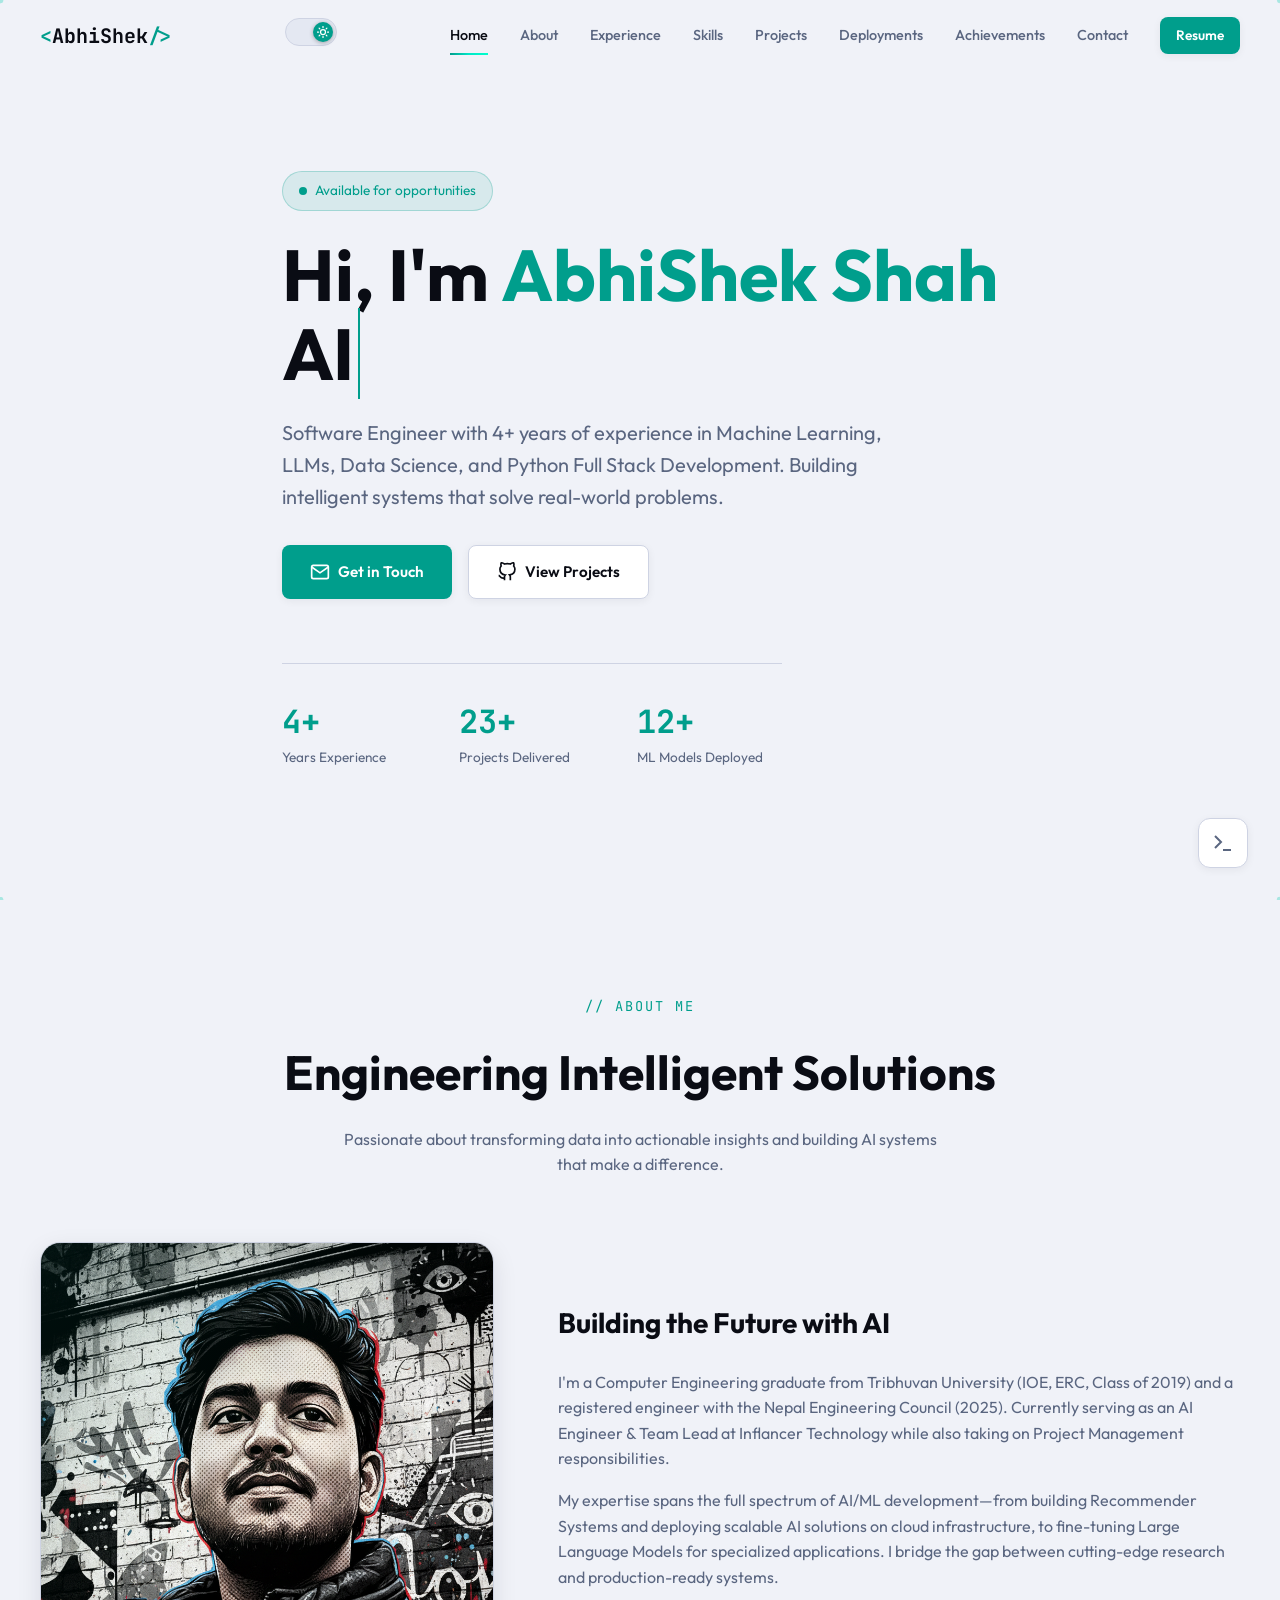
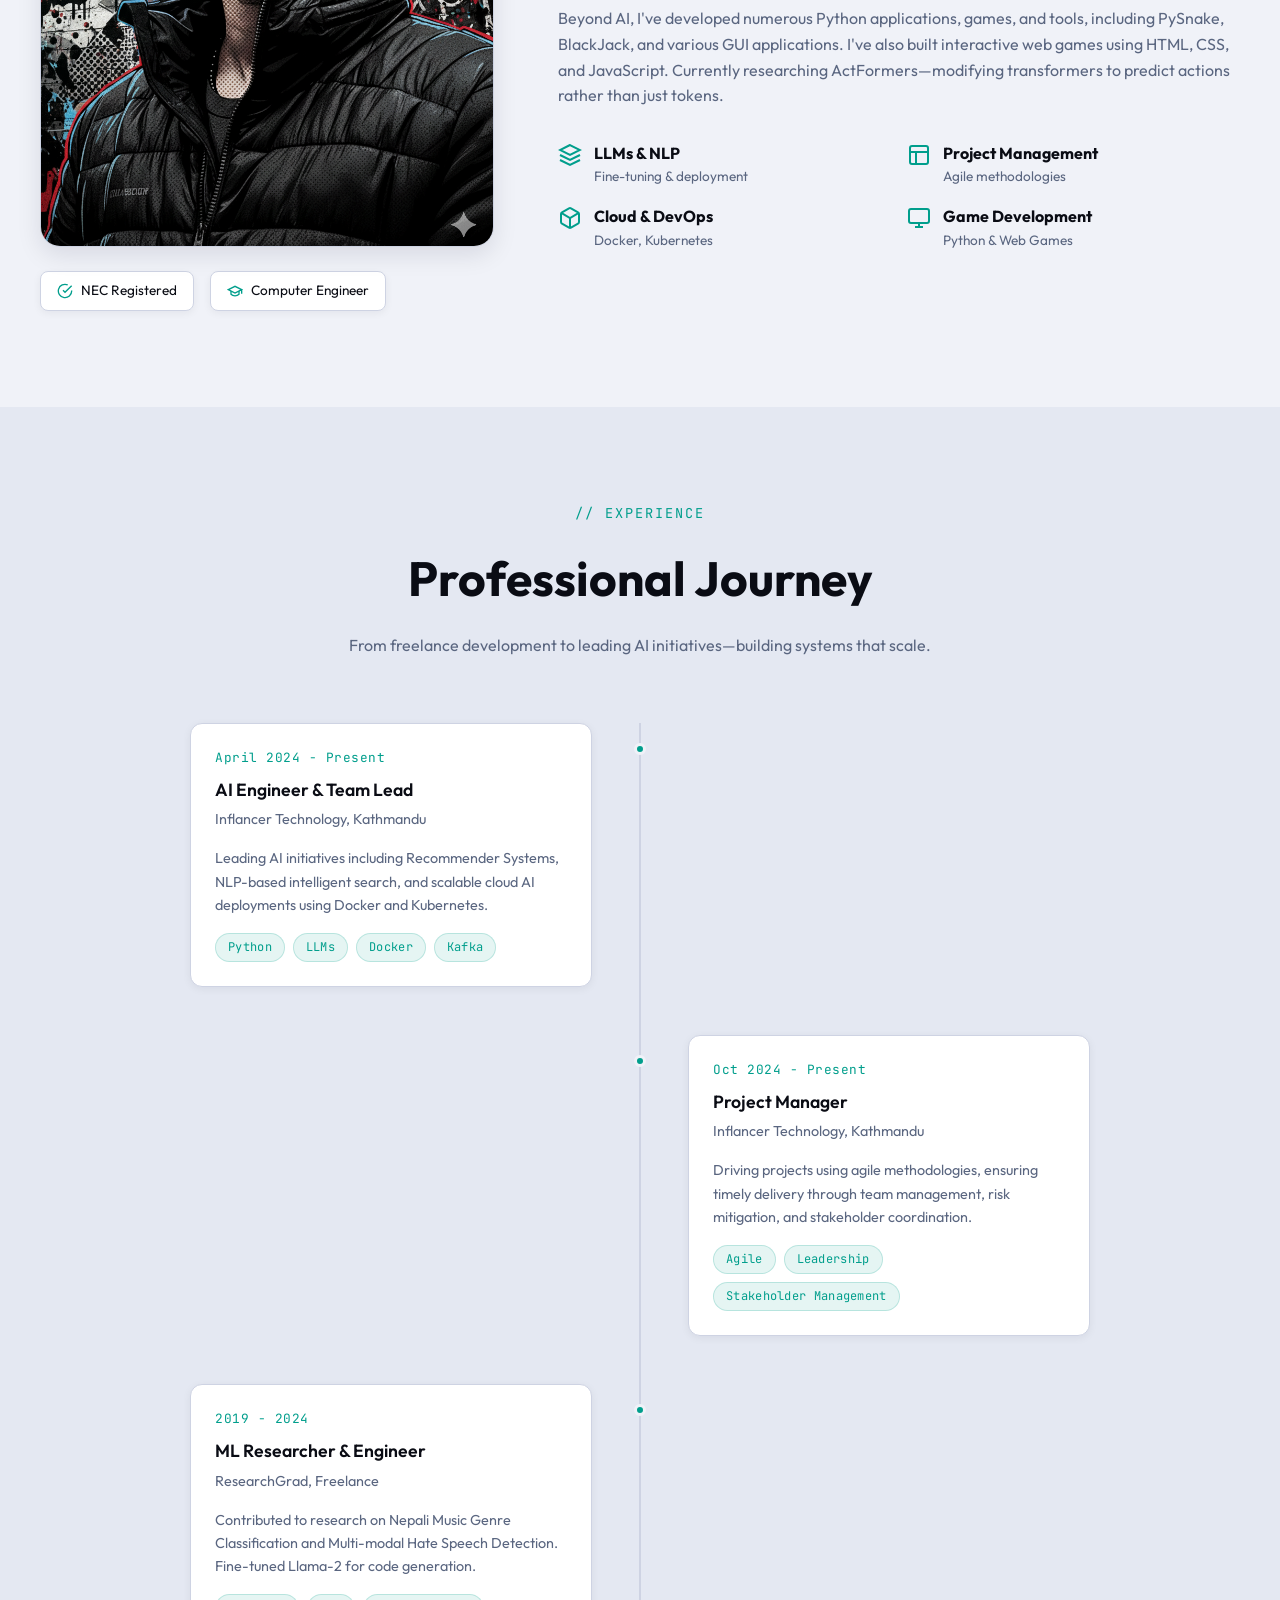
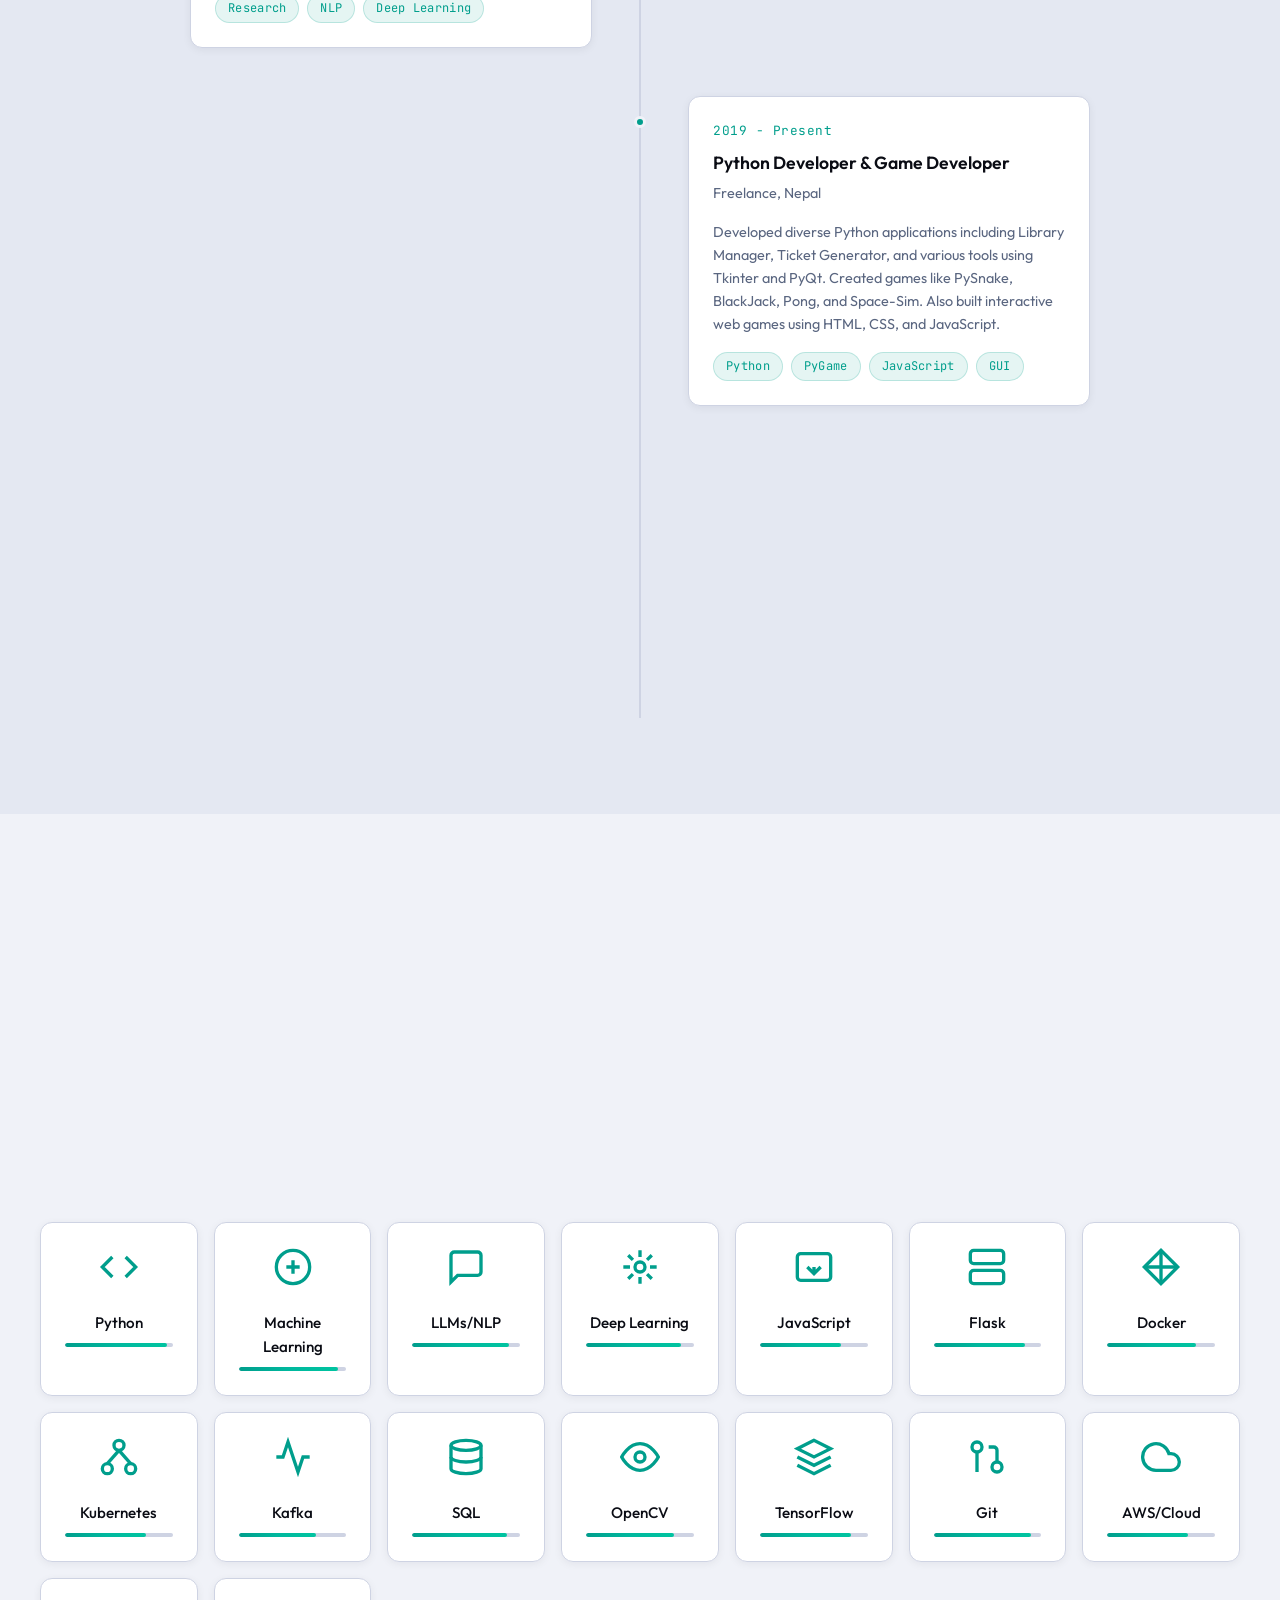
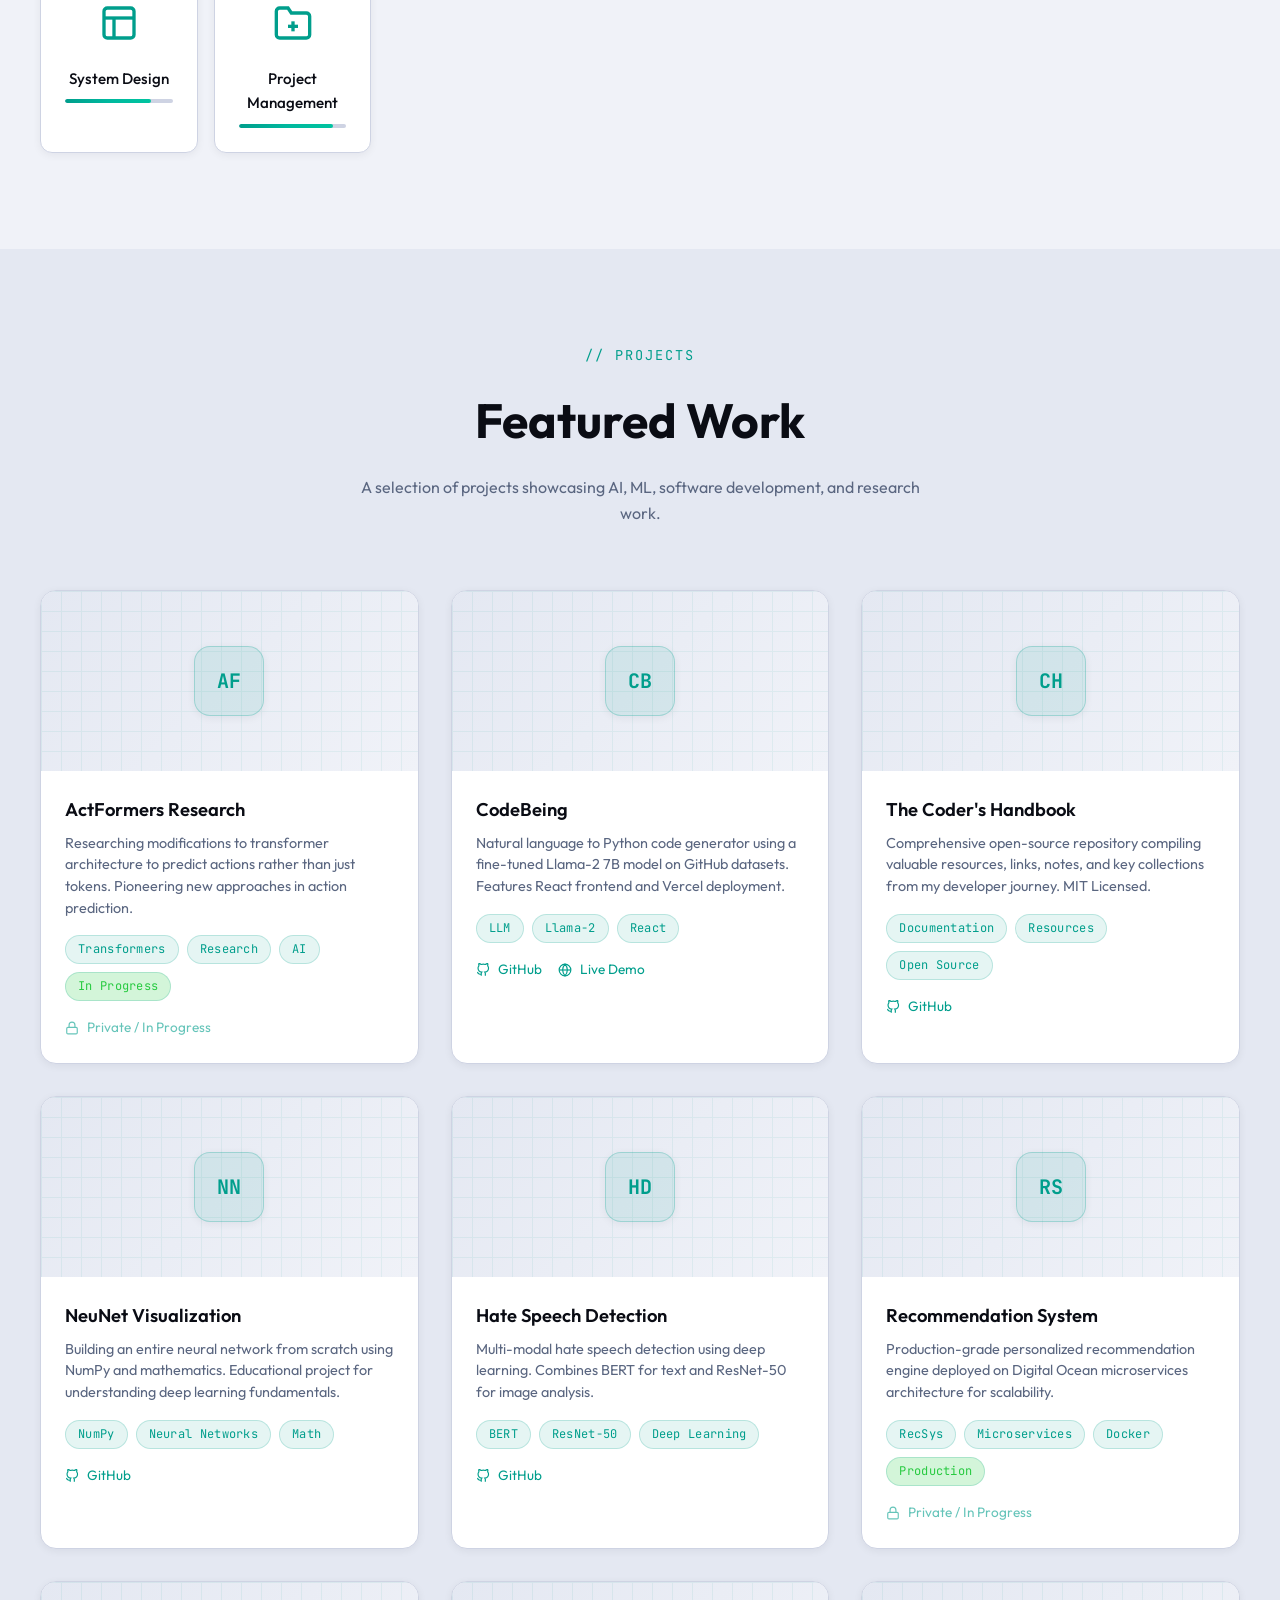
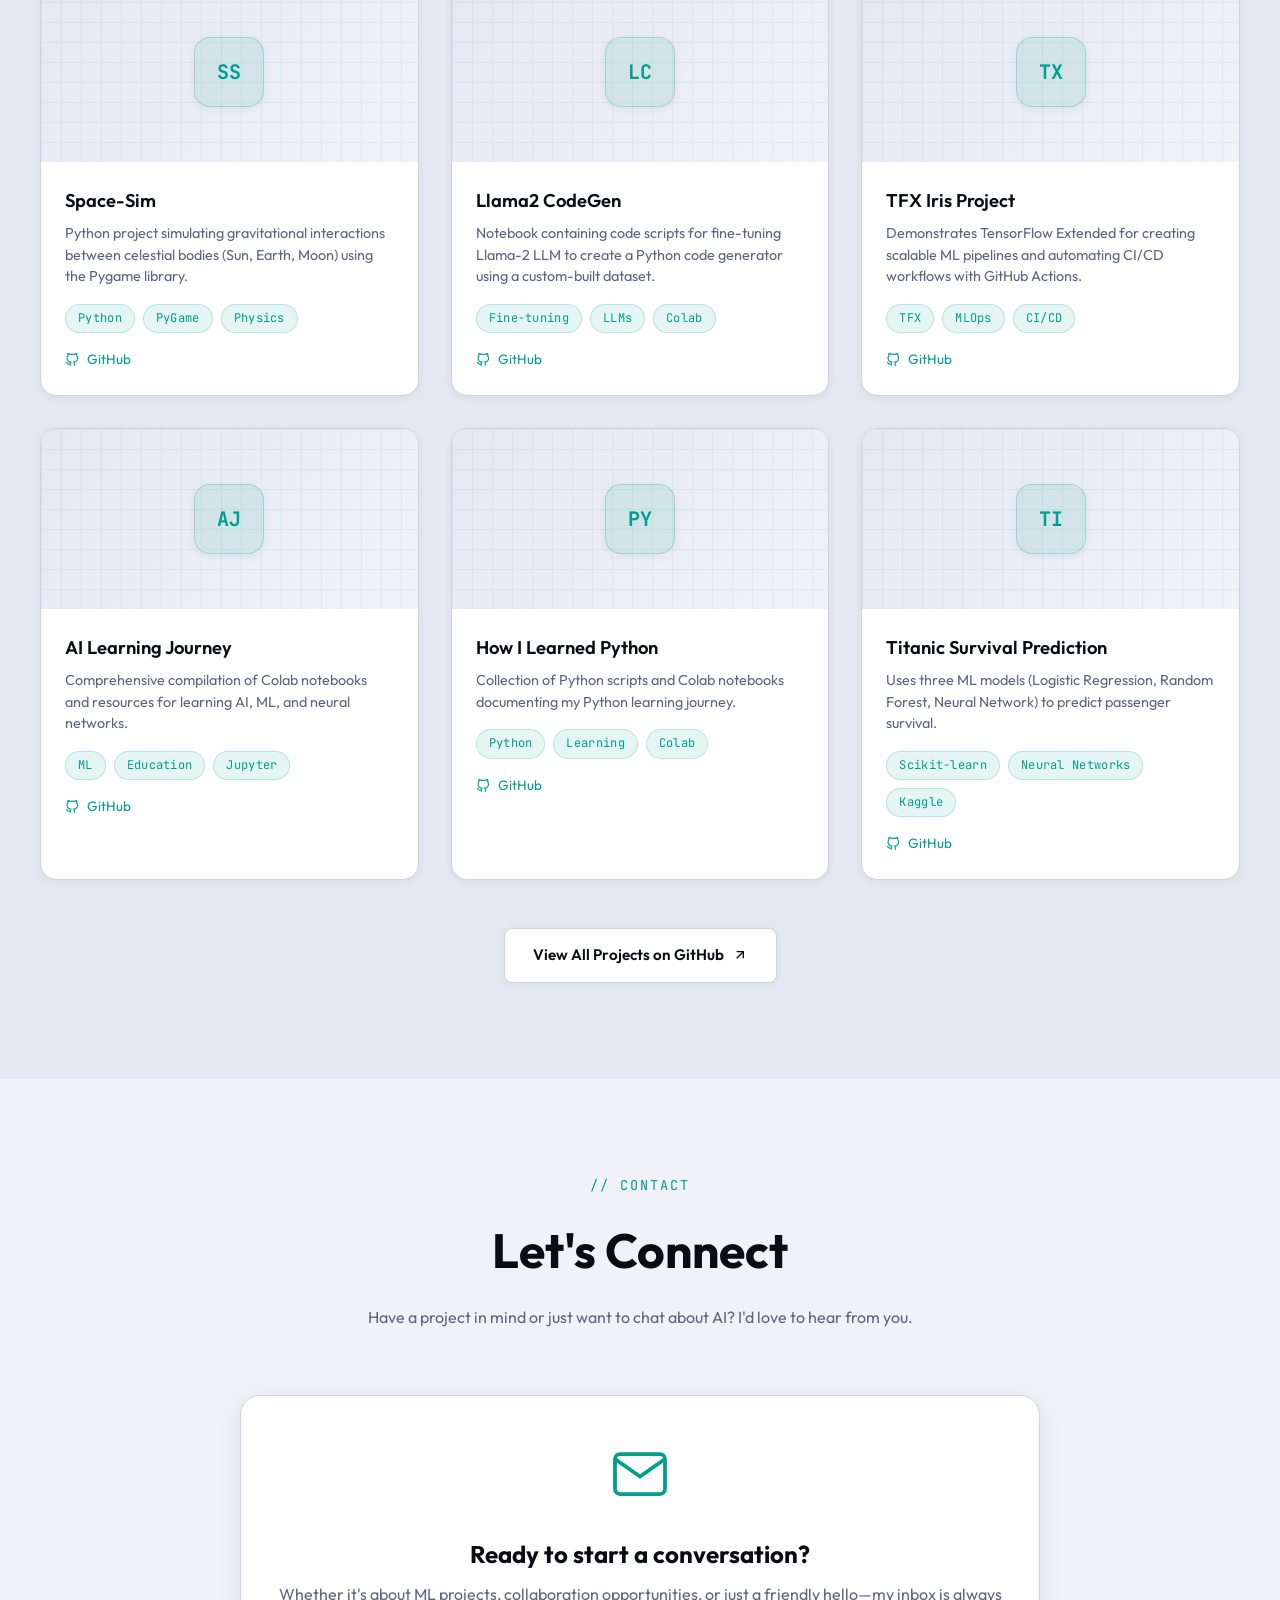
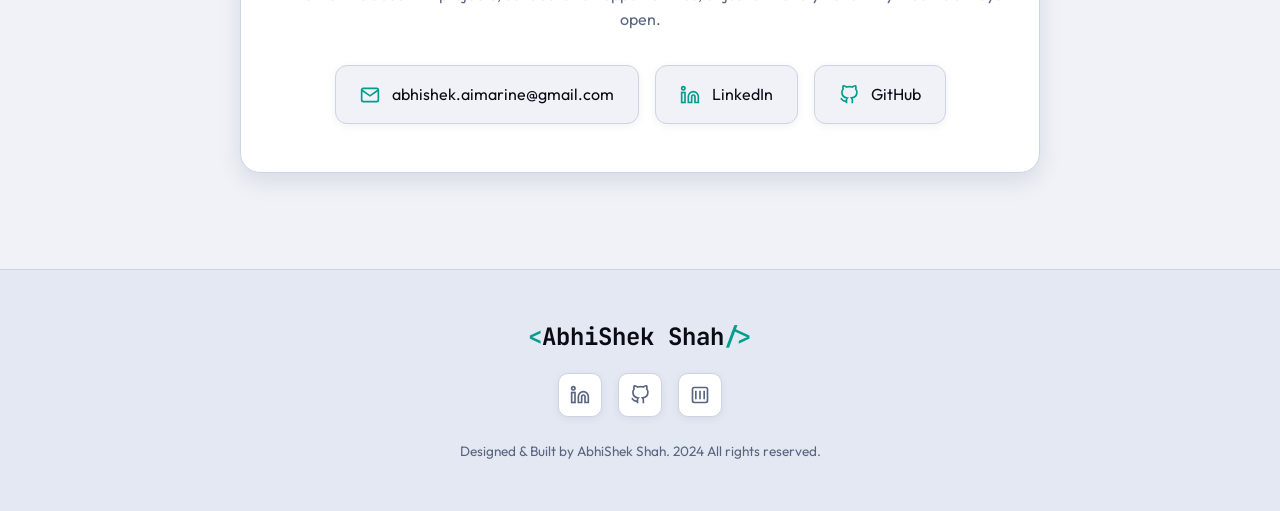
==== commit ecb4384d: "Update index.html" ====
--- a/index.html
+++ b/index.html
@@ -292,6 +292,7 @@
                <a href="#experience" class="nav-link">Experience</a>
                <a href="#skills" class="nav-link">Skills</a>
                <a href="#projects" class="nav-link">Projects</a>
+               <a href="deployments.html" class="nav-link">Deployments</a>
                <a href="achievements.html" class="nav-link">Achievements</a>
                <a href="#contact" class="nav-link">Contact</a>
                <a href="https://abhiverse-tex.vercel.app" target="_blank" rel="noopener noreferrer" class="btn btn-primary btn-small">Resume</a>
@@ -362,25 +363,18 @@
             <div class="about-grid">
                 <div class="about-image reveal">
                     <div class="about-image-frame">
-                        <!-- FIX: Enriched alt text — contributes to image search ranking
-                             and E-E-A-T signals. Matches JSON-LD Person entity. -->
-                        <img src="assets/hero-photo.png"
-                             alt="AbhiShek Shah — AI Engineer and ML Developer based in Kathmandu, Nepal"
-                             class="about-photo"
-                             width="600"
-                             height="800"
-                             loading="eager">
+                        <img src="assets/hero-photo.png" alt="AbhiShek Shah" class="about-photo">
                     </div>
                     <div class="about-credentials">
                         <div class="credential-badge">
-                            <svg viewBox="0 0 24 24" fill="none" stroke="currentColor" stroke-width="2" aria-hidden="true">
+                            <svg viewBox="0 0 24 24" fill="none" stroke="currentColor" stroke-width="2">
                                 <path d="M22 11.08V12a10 10 0 1 1-5.93-9.14"/>
                                 <polyline points="22 4 12 14.01 9 11.01"/>
                             </svg>
                             <span>NEC Registered</span>
                         </div>
                         <div class="credential-badge">
-                            <svg viewBox="0 0 24 24" fill="none" stroke="currentColor" stroke-width="2" aria-hidden="true">
+                            <svg viewBox="0 0 24 24" fill="none" stroke="currentColor" stroke-width="2">
                                 <path d="M22 10v6M2 10l10-5 10 5-10 5z"/>
                                 <path d="M6 12v5c3 3 9 3 12 0v-5"/>
                             </svg>
@@ -403,7 +397,7 @@
 
                     <div class="about-highlights">
                         <div class="highlight-item">
-                            <svg class="highlight-icon" viewBox="0 0 24 24" fill="none" stroke="currentColor" stroke-width="2" aria-hidden="true">
+                            <svg class="highlight-icon" viewBox="0 0 24 24" fill="none" stroke="currentColor" stroke-width="2">
                                 <path d="M12 2L2 7l10 5 10-5-10-5zM2 17l10 5 10-5M2 12l10 5 10-5"/>
                             </svg>
                             <div class="highlight-text">
@@ -412,7 +406,7 @@
                             </div>
                         </div>
                         <div class="highlight-item">
-                            <svg class="highlight-icon" viewBox="0 0 24 24" fill="none" stroke="currentColor" stroke-width="2" aria-hidden="true">
+                            <svg class="highlight-icon" viewBox="0 0 24 24" fill="none" stroke="currentColor" stroke-width="2">
                                 <rect x="3" y="3" width="18" height="18" rx="2" ry="2"/>
                                 <line x1="3" y1="9" x2="21" y2="9"/>
                                 <line x1="9" y1="21" x2="9" y2="9"/>
@@ -423,7 +417,7 @@
                             </div>
                         </div>
                         <div class="highlight-item">
-                            <svg class="highlight-icon" viewBox="0 0 24 24" fill="none" stroke="currentColor" stroke-width="2" aria-hidden="true">
+                            <svg class="highlight-icon" viewBox="0 0 24 24" fill="none" stroke="currentColor" stroke-width="2">
                                 <path d="M21 16V8a2 2 0 0 0-1-1.73l-7-4a2 2 0 0 0-2 0l-7 4A2 2 0 0 0 3 8v8a2 2 0 0 0 1 1.73l7 4a2 2 0 0 0 2 0l7-4A2 2 0 0 0 21 16z"/>
                                 <polyline points="3.27 6.96 12 12.01 20.73 6.96"/>
                                 <line x1="12" y1="22.08" x2="12" y2="12"/>
@@ -434,7 +428,7 @@
                             </div>
                         </div>
                         <div class="highlight-item">
-                            <svg class="highlight-icon" viewBox="0 0 24 24" fill="none" stroke="currentColor" stroke-width="2" aria-hidden="true">
+                            <svg class="highlight-icon" viewBox="0 0 24 24" fill="none" stroke="currentColor" stroke-width="2">
                                 <rect x="2" y="3" width="20" height="14" rx="2" ry="2"/>
                                 <line x1="8" y1="21" x2="16" y2="21"/>
                                 <line x1="12" y1="17" x2="12" y2="21"/>
@@ -572,9 +566,9 @@
             </div>
 
             <div class="text-center mt-12 reveal">
-                <a href="https://github.com/abhiverse01?tab=repositories" target="_blank" rel="noopener noreferrer" class="btn btn-secondary">
+                <a href="https://github.com/abhiverse01?tab=repositories" target="_blank" class="btn btn-secondary">
                     View All Projects on GitHub
-                    <svg width="16" height="16" viewBox="0 0 24 24" fill="none" stroke="currentColor" stroke-width="2" aria-hidden="true">
+                    <svg width="16" height="16" viewBox="0 0 24 24" fill="none" stroke="currentColor" stroke-width="2">
                         <line x1="7" y1="17" x2="17" y2="7"/>
                         <polyline points="7 7 17 7 17 17"/>
                     </svg>
@@ -592,7 +586,7 @@
 
             <div class="contact-container reveal">
                 <div class="contact-card">
-                    <svg width="60" height="60" viewBox="0 0 24 24" fill="none" stroke="var(--accent)" stroke-width="1.5" class="contact-icon" aria-hidden="true">
+                    <svg width="60" height="60" viewBox="0 0 24 24" fill="none" stroke="var(--accent)" stroke-width="1.5" class="contact-icon">
                         <path d="M4 4h16c1.1 0 2 .9 2 2v12c0 1.1-.9 2-2 2H4c-1.1 0-2-.9-2-2V6c0-1.1.9-2 2-2z"/>
                         <polyline points="22,6 12,13 2,6"/>
                     </svg>
@@ -601,22 +595,22 @@
                     
                     <div class="contact-links">
                         <a href="mailto:abhishek.aimarine@gmail.com" class="contact-link">
-                            <svg viewBox="0 0 24 24" fill="none" stroke="currentColor" stroke-width="2" aria-hidden="true">
+                            <svg viewBox="0 0 24 24" fill="none" stroke="currentColor" stroke-width="2">
                                 <path d="M4 4h16c1.1 0 2 .9 2 2v12c0 1.1-.9 2-2 2H4c-1.1 0-2-.9-2-2V6c0-1.1.9-2 2-2z"/>
                                 <polyline points="22,6 12,13 2,6"/>
                             </svg>
                             <span>abhishek.aimarine@gmail.com</span>
                         </a>
-                        <a href="https://www.linkedin.com/in/theabhishekshah/" target="_blank" rel="noopener noreferrer" class="contact-link">
-                            <svg viewBox="0 0 24 24" fill="none" stroke="currentColor" stroke-width="2" aria-hidden="true">
+                        <a href="https://www.linkedin.com/in/theabhishekshah/" target="_blank" class="contact-link">
+                            <svg viewBox="0 0 24 24" fill="none" stroke="currentColor" stroke-width="2">
                                 <path d="M16 8a6 6 0 0 1 6 6v7h-4v-7a2 2 0 0 0-2-2 2 2 0 0 0-2 2v7h-4v-7a6 6 0 0 1 6-6z"/>
                                 <rect x="2" y="9" width="4" height="12"/>
                                 <circle cx="4" cy="4" r="2"/>
                             </svg>
                             <span>LinkedIn</span>
                         </a>
-                        <a href="https://github.com/abhiverse01" target="_blank" rel="noopener noreferrer" class="contact-link">
-                            <svg viewBox="0 0 24 24" fill="none" stroke="currentColor" stroke-width="2" aria-hidden="true">
+                        <a href="https://github.com/abhiverse01" target="_blank" class="contact-link">
+                            <svg viewBox="0 0 24 24" fill="none" stroke="currentColor" stroke-width="2">
                                 <path d="M9 19c-5 1.5-5-2.5-7-3m14 6v-3.87a3.37 3.37 0 0 0-.94-2.61c3.14-.35 6.44-1.54 6.44-7A5.44 5.44 0 0 0 20 4.77 5.07 5.07 0 0 0 19.91 1S18.73.65 16 2.48a13.38 13.38 0 0 0-7 0C6.27.65 5.09 1 5.09 1A5.07 5.07 0 0 0 5 4.77a5.44 5.44 0 0 0-1.5 3.78c0 5.42 3.3 6.61 6.44 7A3.37 3.37 0 0 0 9 18.13V22"/>
                             </svg>
                             <span>GitHub</span>
@@ -634,20 +628,20 @@
                 <span class="accent">&lt;</span>AbhiShek Shah<span class="accent">/&gt;</span>
             </div>
             <div class="footer-social">
-                <a href="https://www.linkedin.com/in/theabhishekshah/" target="_blank" rel="noopener noreferrer" aria-label="Visit AbhiShek Shah on LinkedIn">
-                    <svg width="20" height="20" viewBox="0 0 24 24" fill="none" stroke="currentColor" stroke-width="2" aria-hidden="true">
+                <a href="https://www.linkedin.com/in/theabhishekshah/" target="_blank" aria-label="LinkedIn">
+                    <svg width="20" height="20" viewBox="0 0 24 24" fill="none" stroke="currentColor" stroke-width="2">
                         <path d="M16 8a6 6 0 0 1 6 6v7h-4v-7a2 2 0 0 0-2-2 2 2 0 0 0-2 2v7h-4v-7a6 6 0 0 1 6-6z"/>
                         <rect x="2" y="9" width="4" height="12"/>
                         <circle cx="4" cy="4" r="2"/>
                     </svg>
                 </a>
-                <a href="https://github.com/abhiverse01" target="_blank" rel="noopener noreferrer" aria-label="Visit AbhiShek Shah on GitHub">
-                    <svg width="20" height="20" viewBox="0 0 24 24" fill="none" stroke="currentColor" stroke-width="2" aria-hidden="true">
+                <a href="https://github.com/abhiverse01" target="_blank" aria-label="GitHub">
+                    <svg width="20" height="20" viewBox="0 0 24 24" fill="none" stroke="currentColor" stroke-width="2">
                         <path d="M9 19c-5 1.5-5-2.5-7-3m14 6v-3.87a3.37 3.37 0 0 0-.94-2.61c3.14-.35 6.44-1.54 6.44-7A5.44 5.44 0 0 0 20 4.77 5.07 5.07 0 0 0 19.91 1S18.73.65 16 2.48a13.38 13.38 0 0 0-7 0C6.27.65 5.09 1 5.09 1A5.07 5.07 0 0 0 5 4.77a5.44 5.44 0 0 0-1.5 3.78c0 5.42 3.3 6.61 6.44 7A3.37 3.37 0 0 0 9 18.13V22"/>
                     </svg>
                 </a>
-                <a href="https://medium.com/@theabhishekshah" target="_blank" rel="noopener noreferrer" aria-label="Visit AbhiShek Shah on Medium">
-                    <svg width="20" height="20" viewBox="0 0 24 24" fill="none" stroke="currentColor" stroke-width="2" aria-hidden="true">
+                <a href="https://medium.com/@theabhishekshah" target="_blank" aria-label="Medium">
+                    <svg width="20" height="20" viewBox="0 0 24 24" fill="none" stroke="currentColor" stroke-width="2">
                         <rect x="3" y="3" width="18" height="18" rx="2"/>
                         <path d="M7 7v10M12 7v10M17 7v10"/>
                     </svg>
@@ -660,7 +654,7 @@
     <!-- Terminal Easter Egg -->
     <div class="terminal-trigger">
         <button class="terminal-btn" id="terminal-toggle" aria-label="Open terminal">
-            <svg width="24" height="24" viewBox="0 0 24 24" fill="none" stroke="currentColor" stroke-width="2" aria-hidden="true">
+            <svg width="24" height="24" viewBox="0 0 24 24" fill="none" stroke="currentColor" stroke-width="2">
                 <polyline points="4 17 10 11 4 5"/>
                 <line x1="12" y1="19" x2="20" y2="19"/>
             </svg>
